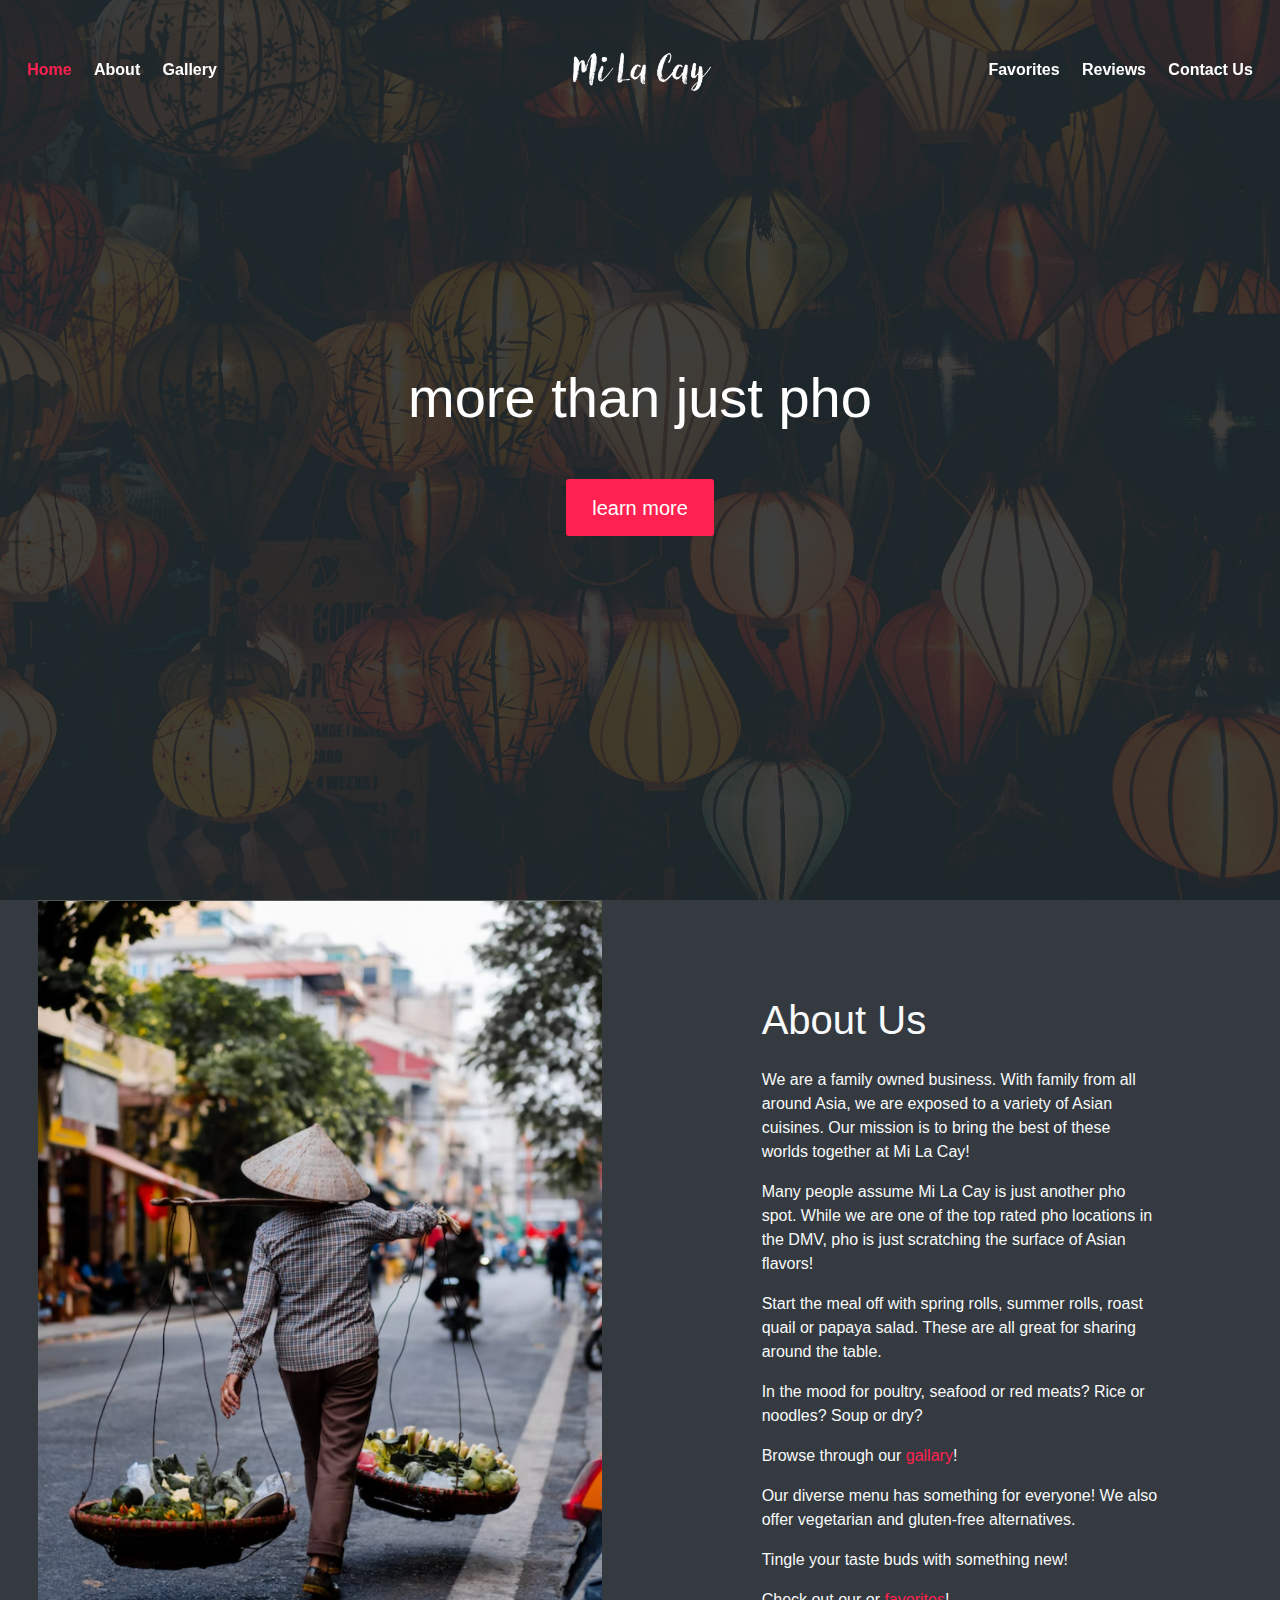
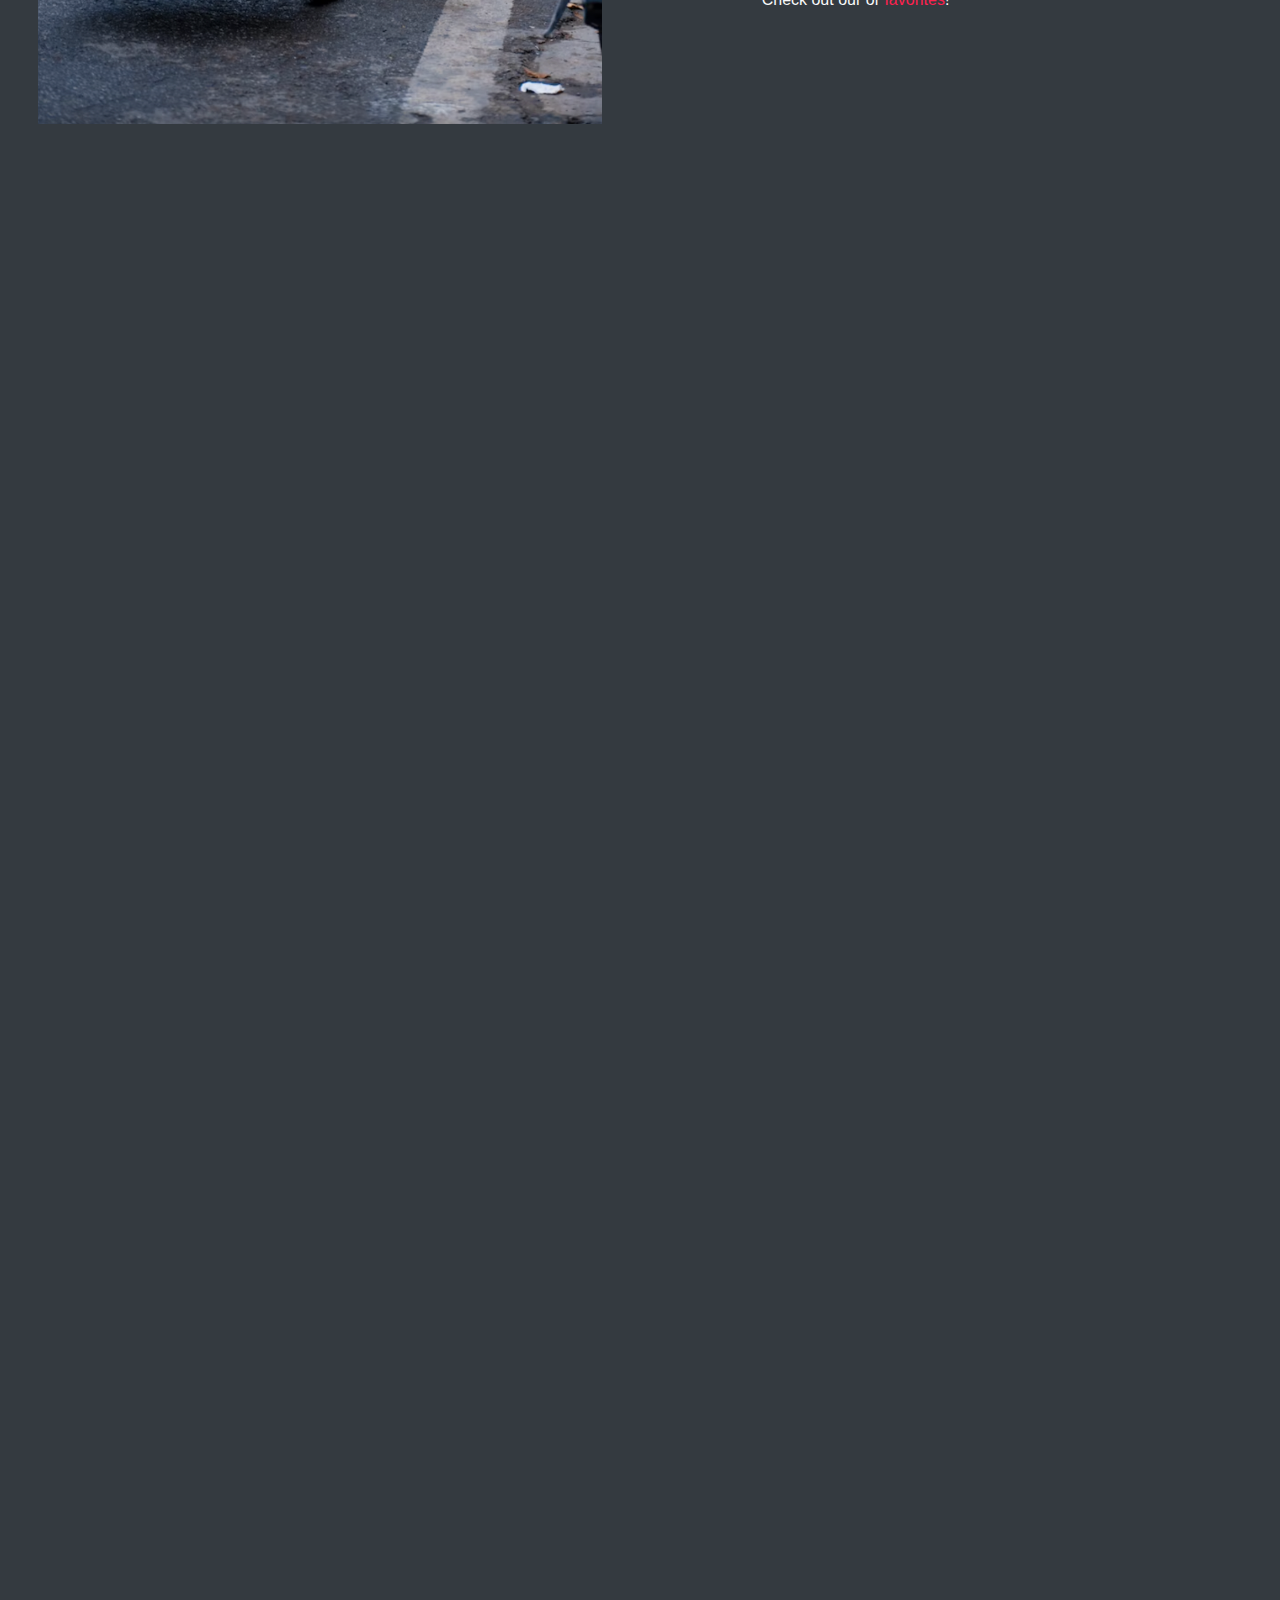
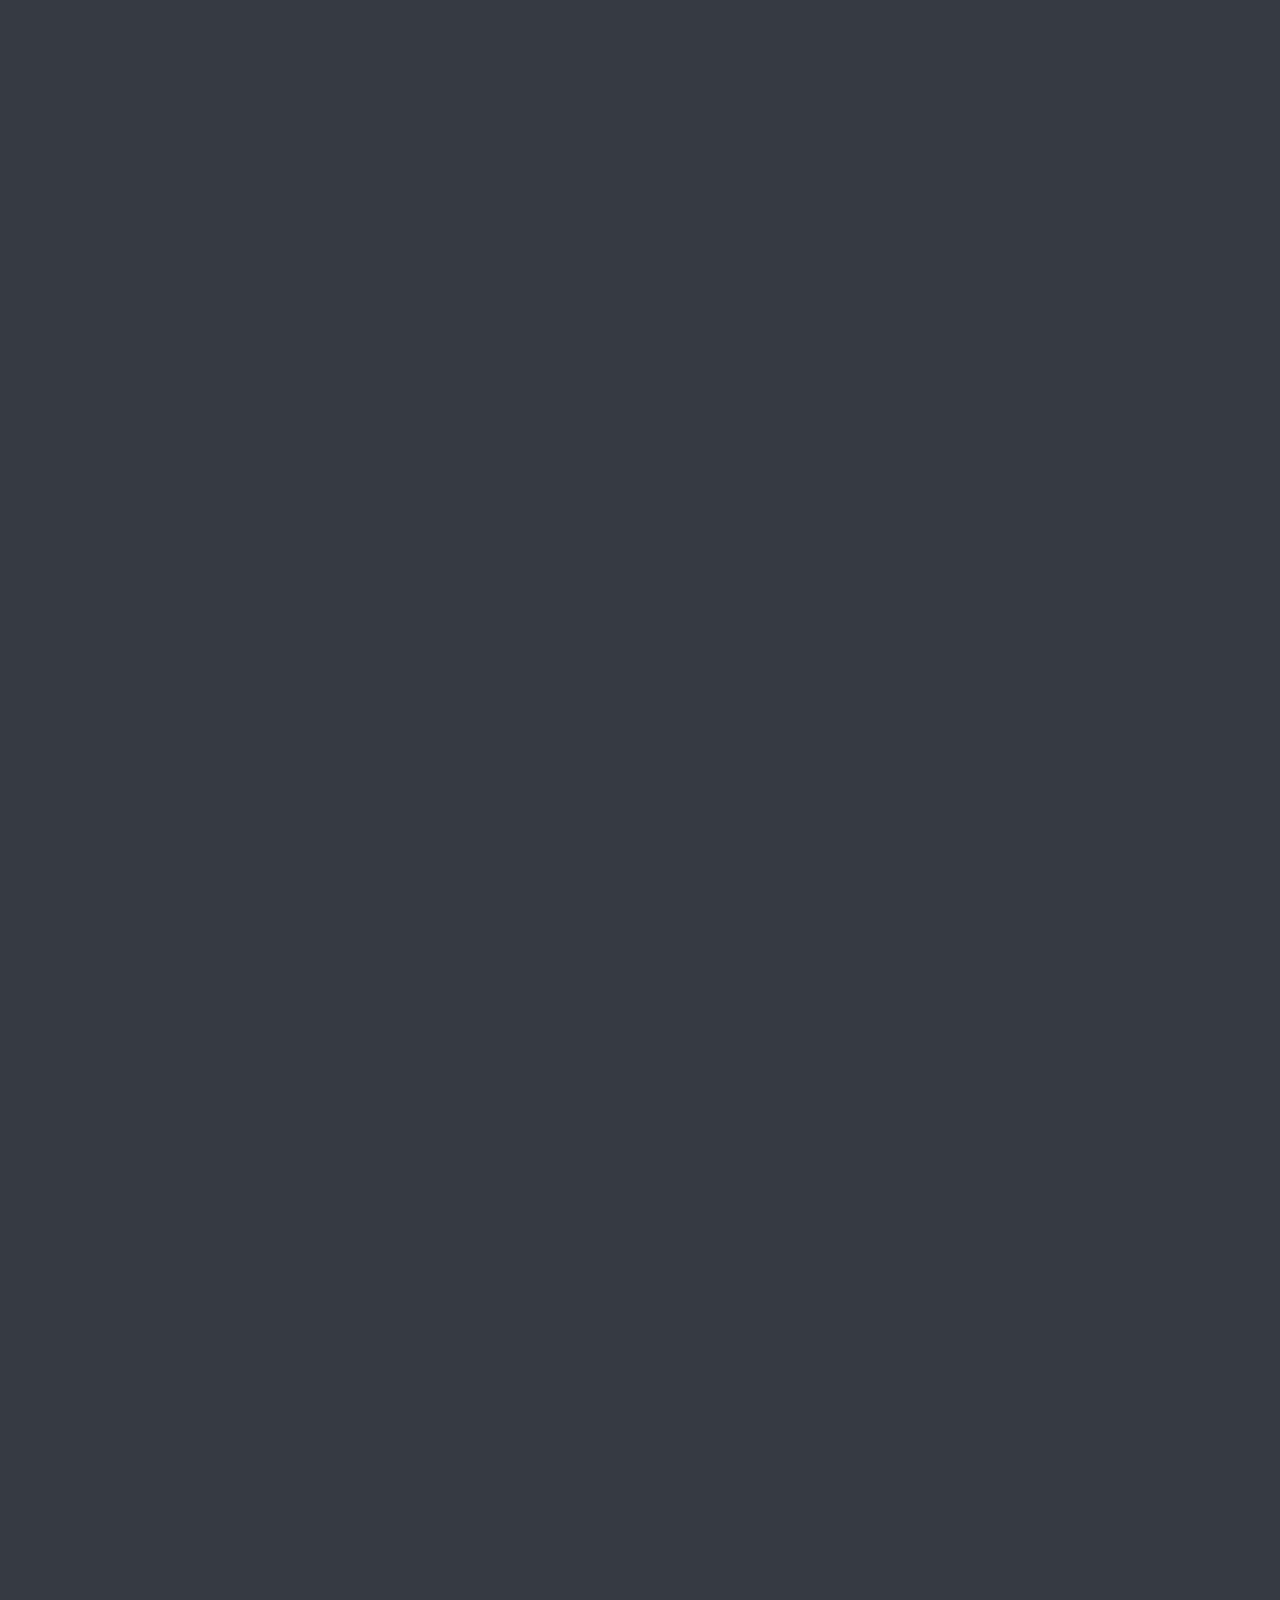
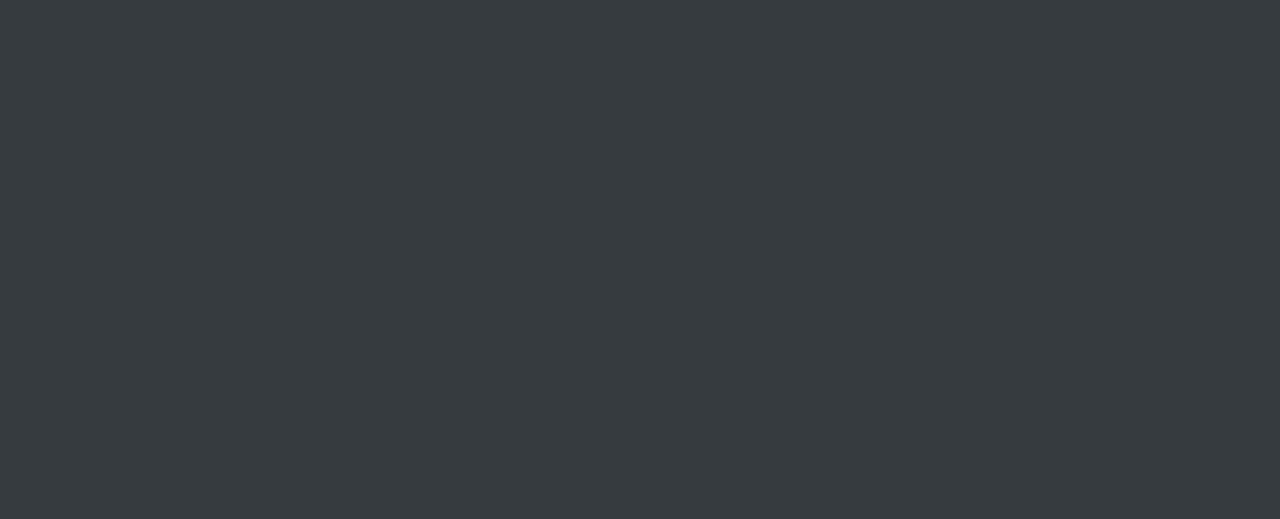
==== index.html @ 5c54c300 "first commit" ====
<!DOCTYPE html>
<html lang="en">
<head>
	<meta charset="utf-8">
    <meta name="viewport" content="width=device-width, initial-scale=1, shrink-to-fit=no">
    <title>MI LA CAY | Noodles and Grill </title>
    <link rel="icon" href="assets/imgs/noodle-icon.png">

    <!-- font icons -->
    <link rel="stylesheet" href="assets/vendors/themify-icons/css/themify-icons.css">

    <link rel="stylesheet" href="assets/vendors/animate/animate.css">

    <!-- Bootstrap + Mi La Cay main styles -->
	<link rel="stylesheet" href="assets/css/milacay.css">
</head>
<body data-spy="scroll" data-target=".navbar" data-offset="40">
    
    <!-- Navbar -->
    <nav class="custom-navbar navbar navbar-expand-lg navbar-dark fixed-top" data-spy="affix" data-offset-top="10">
        <button class="navbar-toggler" type="button" data-toggle="collapse" data-target="#navbarSupportedContent" aria-controls="navbarSupportedContent" aria-expanded="false" aria-label="Toggle navigation">
            <span class="navbar-toggler-icon"></span>
        </button>
        <div class="collapse navbar-collapse" id="navbarSupportedContent">
            <ul class="navbar-nav">
                <li class="nav-item">
                    <a class="nav-link" href="#home">Home</a>
                </li>
                <li class="nav-item">
                    <a class="nav-link" href="#about">About</a>
                </li>
                <li class="nav-item">
                    <a class="nav-link" href="#gallary">Gallery</a>
                </li>
            </ul>
            <a class="navbar-brand m-auto" href="#">
                <img src="assets/imgs/logo.png" class="brand-img" alt="">
                <span class="brand-txt"><img src="assets/imgs/logo.png" class= "brand-img-txt" alt="">
                </span>
            </a>
            <ul class="navbar-nav">
                <li class="nav-item">
                    <a class="nav-link" href="#favorites">Favorites<span class="sr-only">(current)</span></a>
                </li>
                <li class="nav-item">
                    <a class="nav-link" href="#testmonial">Reviews</a>
                </li>
                <li class="nav-item">
                    <a class="nav-link" href="#contact">Contact Us</a>
                </li>
            </ul>
        </div>
    </nav>
    <!-- header -->
    <header id="home" class="header">
        <div class="overlay text-white text-center">
            <h2 class="display-4 mb-5">more than just pho</h2>
            <a class="btn btn-lg btn-primary" href="#about">learn more</a>
        </div>
    </header>

    <!--  About Section  -->
    <div id="about" class="container-fluid wow fadeIn" id="about"data-wow-duration="1.5s">
        <div class="row">
            <div class="col-lg-6 has-img-bg"></div>
            <div class="col-lg-6">
                <div class="row justify-content-center">
                    <div class="col-sm-8 py-5 my-5">
                        <h2 class="mb-4">About Us</h2>
                        <p>We are a family owned business. With family from all around Asia, we are exposed to a variety of Asian cuisines. Our mission is to bring the best of these worlds together at Mi La Cay!</p>
                        <p>Many people assume Mi La Cay is just another pho spot. While we are one of the top rated pho locations in the DMV, pho is just scratching the surface of Asian flavors!</p>
                        <p>Start the meal off with spring rolls, summer rolls, roast quail or papaya salad. These are all great for sharing around the table.</p>
                        <p>In the mood for poultry, seafood or red meats? Rice or noodles? Soup or dry?</p>
                        <p>Browse through our <a href="#gallary">gallary</a>!</p>
                        <p>Our diverse menu has something for everyone! We also offer vegetarian and gluten-free alternatives.</p>
                        <p>Tingle your taste buds with something new!</p>
                        <p>Check out our  or <a href="#favorites">favorites</a>!</p>
                    </div>
                </div>
            </div>
        </div>
    </div>

    <!--  gallary Section  -->
    <div id="gallary" class="text-center bg-dark text-light has-height-md middle-items wow fadeIn">
        <h2 class="section-title">OUR MENU</h2>
    </div>
    <div class="gallary row">
        <div class="col-sm-6 col-lg-3 gallary-item wow fadeIn">
            <img src="assets/imgs/b2.png" alt="Vermicelli Noodles with Grilled Pork" class="gallary-img">
            <div class="gallary-overlay">
                <p><span class="bigger">Bún Thịt Heo Nưởng</span><br>Vermicelli Noodles with Grilled Pork</p>
            </div>
        </div>
        <div class="col-sm-6 col-lg-3 gallary-item wow fadeIn">
            <img src="assets/imgs/r3.png" alt="Grilled Pork Chop & Fried Egg" class="gallary-img">
            <div class="gallary-overlay">
                <p><span class="bigger">Cơm Tấm Sườn Trứng</span><br>Grilled Pork Chop & Fried Egg</p>
            </div>
        </div>
        <div class="col-sm-6 col-lg-3 gallary-item wow fadeIn">
            <img src="assets/imgs/mx5.png" alt="Pad Thai Noodles" class="gallary-img">
            <div class="gallary-overlay">
                <p><span class="bigger">Hủ Tiếu Xào Thái</span><br>Pad Thai Noodles</p>
            </div>
        </div>
        <div class="col-sm-6 col-lg-3 gallary-item wow fadeIn">
            <img src="assets/imgs/ap4.png" alt="Beef Wrapped in Grape Leave" class="gallary-img">
            <div class="gallary-overlay">
                <p><span class="bigger">Bò Nướng Lá Nho</span><br>Beef Wrapped in Grape Leave</p>
            </div>
        </div>
        <div class="col-sm-6 col-lg-3 gallary-item wow fadeIn">
            <img src="assets/imgs/p10.png" alt="Spicy Pho Soup" class="gallary-img">
            <div class="gallary-overlay">
                <p><span class="bigger">Phở La Cay</span><br>Spicy Pho Soup</p>
            </div>
        </div>
        <div class="col-sm-6 col-lg-3 gallary-item wow fadeIn">
            <img src="assets/imgs/ap5.png" alt="Roasted Quail" class="gallary-img">
            <div class="gallary-overlay">
                <p><span class="bigger">Chim Cút</span><br>Roasted Quail</p>
            </div>
        </div>
        <div class="col-sm-6 col-lg-3 gallary-item wow fadeIn">
            <img src="assets/imgs/ap7.png" alt="Spicy Papaya Salad" class="gallary-img">
            <div class="gallary-overlay">
                <p><span class="bigger">Gỏi Đu Đủ Thái</span><br>Spicy Papaya Salad</p>
            </div>
        </div>
        <div class="col-sm-6 col-lg-3 gallary-item wow fadeIn">
            <img src="assets/imgs/bh3.png" alt="Vietnamese Pancake" class="gallary-img">
            <div class="gallary-overlay">
                <p><span class="bigger">Bánh Xèo</span><br>Vietnamese Pancake</p>
            </div>
        </div>
        <div class="col-sm-6 col-lg-3 gallary-item wow fadeIn">
            <img src="assets/imgs/mx3.png" alt="Stir Fried Flat Rice Noodles" class="gallary-img">
            <div class="gallary-overlay">
                <p><span class="bigger">Hủ Tiếu Bò Áp Chảo</span><br>Stir Fried Flat Rice Noodles</p>
            </div>
        </div>
        <div class="col-sm-6 col-lg-3 gallary-item wow fadeIn">
            <img src="assets/imgs/m6.png" alt="Clear Glass Noodle Soup" class="gallary-img">
            <div class="gallary-overlay">
                <p><span class="bigger">Hủ Tiếu Dai Mỹ Tho</span><br>Clear Glass Noodle Soup</p>
            </div>
        </div>
        <div class="col-sm-6 col-lg-3 gallary-item wow fadeIn">
            <img src="assets/imgs/ap2.png" alt="Summer Rolls" class="gallary-img">
            <div class="gallary-overlay">
                <p><span class="bigger">Gỏi Cuốn</span><br>Summer Rolls</p>
            </div>
        </div>
        <div class="col-sm-6 col-lg-3 gallary-item wow fadeIn">
            <img src="assets/imgs/b7.png" alt="Vermicelli Noodles with Combination Meats" class="gallary-img">
            <div class="gallary-overlay">
                <p><span class="bigger">Bún Ba Món</span><br>Vermicelli Noodles with Combination Meats</p>
            </div>
        </div>
    </div>

    <!-- FAVORITES Section  -->
    <div id="favorites" class="container-fluid bg-dark text-light py-5 text-center wow fadeIn">
        <div class="row justify-content-center">
            <h2 class="section-title py-5">YOUR FAVORITES</h2>
        </div>
        <div class="row justify-content-center">
            <div class="col-sm-7 col-md-4 mb-5">
                <ul class="nav nav-pills nav-justified mb-3" id="pills-tab" role="tablist">
                    <li class="nav-item">
                        <a class="nav-link active" id="pills-soup-tab" data-toggle="pill" href="#soup" role="tab" aria-controls="pills-soup" aria-selected="true">Noodle Soups</a>
                    </li>
                    <li class="nav-item">
                        <a class="nav-link" id="pills-dry-tab" data-toggle="pill" href="#dry" role="tab" aria-controls="pills-dry" aria-selected="false">Other Entrees</a>
                    </li>
                    <li class="nav-item">
                        <a class="nav-link" id="pills-drink-tab" data-toggle="pill" href="#drink" role="tab" aria-controls="pills-drink" aria-selected="false">Specialty Drinks</a>
                    </li>
                </ul>
            </div>
        </div>
        <div class="tab-content" id="pills-tabContent">
            <div class="tab-pane fade show active" id="soup" role="tabpanel" aria-labelledby="pills-soup-tab">
                <div class="row">
                    <div class="col-md-4">
                        <div class="card bg-transparent border my-3 my-md-0">
                            <img src="assets/imgs/bunbohue.png" alt="Lemongrass Beef Noodle Soup" class="rounded-0 card-img-top mg-responsive">
                            <div class="card-body">
                                <h1 class="text-center mb-4"><span class="badge badge-primary">Bún Bò Huế</span></h1>
                                <h4 class="pt20 pb20">Lemongrass Beef Noodle Soup</h4>
                                <p class="text-white">Popular Vietnamese noodle dish with sliced beef, chả lụa (pork sausage), and pork knuckle. Compared to pho, the noodles are thicker and cylindrical. A mix of spicy, salty, and unami flavors.</p>
                            </div>
                        </div>
                    </div>
                    <div class="col-md-4">
                        <div class="card bg-transparent border my-3 my-md-0">
                            <img src="assets/imgs/m1.png" alt="Egg Noodle Soup" class="rounded-0 card-img-top mg-responsive">
                            <div class="card-body">
                                <h1 class="text-center mb-4"><span class="badge badge-primary">Mì La Cay</span></h1>
                                <h4 class="pt20 pb20">Egg Noodle Soup</h4>
                                <p class="text-white">Choice of egg or rice noodles in pork broth with sliced pork, shrimp cracker, squid, sliced pork heart & liver. Some prefer the dry version with sauce on the noodles and broth on the side.</p>
                            </div>
                        </div>
                    </div>
                    <div class="col-md-4">
                        <div class="card bg-transparent border my-3 my-md-0">
                            <img src="assets/imgs/buncurry.png" alt="Curry Chicken Vermicelli Noodle Soup" class="rounded-0 card-img-top mg-responsive">
                            <div class="card-body">
                                <h1 class="text-center mb-4"><span class="badge badge-primary">Bún Gà Cà Ri</span></h1>
                                <h4 class="pt20 pb20">Curry Chicken Vermicelli Soup</h4>
                                <p class="text-white">Vermicelli noodles in a spicy coconut curry soup with chunks of chicken and sweet potatoes. This dish is packed with spices and flavors, perfect for anyone looking for a kick!</p>
                            </div>
                        </div>
                </div>
                </div>
            </div>
            <div class="tab-pane fade" id="dry" role="tabpanel" aria-labelledby="pills-dry-tab">
                <div class="row">
                    <div class="col-md-4 my-3 my-md-0">
                        <div class="card bg-transparent border">
                            <img src="assets/imgs/r1.png" alt="Crispy Maryland Chicken" class="rounded-0 card-img-top mg-responsive">
                            <div class="card-body">
                                <h1 class="text-center mb-4"><span class="badge badge-primary">Cơm Đỏ Gà Xối Mỡ</span></h1>
                                <h4 class="pt20 pb20">Crispy Maryland Chicken</h4>
                                <p class="text-white">Crispy fried chicken served with tomato rice & spicy ginger sauce. Our tomato rice is one of our customer favorites and a great vegetarian option!</p>
                            </div>
                        </div>
                    </div>
                    <div class="col-md-4 my-3 my-md-0">
                        <div class="card bg-transparent border">
                            <img src="assets/imgs/gr7.png" alt="Combination Rice Platter" class="rounded-0 card-img-top mg-responsive">
                            <div class="card-body">
                                <h1 class="text-center mb-4"><span class="badge badge-primary">Cơm Ba Món</span></h1>
                                <h4 class="pt20 pb20">Combination Rice Platter</h4>
                                <p class="text-white">Choice of three grilled meats served on top of broken rice with fish sauce & vegetables on the side. Great for packing extra protein or trying different meats!</p>
                            </div>
                        </div>
                    </div>
                    <div class="col-md-4 my-3 my-md-0">
                        <div class="card bg-transparent border">
                            <img src="assets/imgs/banhmi.png" alt="Vietnamese Sub" class="rounded-0 card-img-top mg-responsive">
                            <div class="card-body">
                                <h1 class="text-center mb-4"><span class="badge badge-primary">Bánh Mì</span></h1>
                                <h4 class="pt20 pb20">Vietnamese Sub</h4>
                                <p class="text-white">Perfect for any time of day! A short baguette with a crisp crust and soft, airy texture. Try one packed with grilled meat or a special cold cut!</p>
                            </div>
                        </div>
                    </div>
                </div>
            </div>
            <div class="tab-pane fade" id="drink" role="tabpanel" aria-labelledby="pills-drink-tab">
                <div class="row">
                    <div class="col-md-4 my-3 my-md-0">
                        <div class="card bg-transparent border">
                            <img src="assets/imgs/thaitea.png" alt="template by DevCRID http://www.devcrud.com/" class="rounded-0 card-img-top mg-responsive">
                            <div class="card-body">
                                <h1 class="text-center mb-4"><span class="badge badge-primary">Trà Sữa Đá Thái</span></h1>
                                <h4 class="pt20 pb20">Thai Tea</h4>
                                <p class="text-white">Cold Thai beverage popular in Southeast Asia. Made with Ceylon tea, milk and sugar. Don't be afraid to ask for bubbles with it!</p>
                            </div>
                        </div>
                    </div>
                    <div class="col-md-4 my-3 my-md-0">
                        <div class="card bg-transparent border">
                            <img src="assets/imgs/coffee.png" alt="template by DevCRID http://www.devcrud.com/" class="rounded-0 card-img-top mg-responsive">
                            <div class="card-body">
                                <h1 class="text-center mb-4"><span class="badge badge-primary">Sữa Đặc Cà Phê</span></h1>
                                <h4 class="pt20 pb20">Vietnamese Coffee</h4>
                                <p class="text-white">Using a drip filter, hot water is added to dark roast coffee for a slow drip. Mixed with condensed milk for a sweet and delicious kick. Served hot or iced!</p>
                            </div>
                        </div>
                    </div>
                    <div class="col-md-4 my-3 my-md-0">
                        <div class="card bg-transparent border">
                            <img src="assets/imgs/avocado.png" alt="template by DevCRID http://www.devcrud.com/" class="rounded-0 card-img-top mg-responsive">
                            <div class="card-body">
                                <h1 class="text-center mb-4"><span class="badge badge-primary">Sinh Tố Bơ</span></h1>
                                <h4 class="pt20 pb20">Avocado Smoothie</h4>
                                <p class="text-white">Avocados can be a dessert too! Blended to a creamy texture, this smoothie is refreshing and flavorful. Not a fan? Try taro, red bean or durian! </p>
                            </div>
                        </div>
                    </div>
                </div>
            </div>
        </div>
    </div>

    <!-- REVIEWS Section  -->
    <div id="testmonial" class="container-fluid bg-dark text-light py-5 text-center wow fadeIn">
        <h2 class="section-title my-5 text-center"><a href="https://www.yelp.com/biz/mi-la-cay-silver-spring-3">REVIEWS</a></h2>
        <div class="row mt-3 mb-5">
            <div class="col-md-4 my-3 my-md-0">
                <div class="testmonial-card">
                    <h3 class="testmonial-title">Ben D</h3>
                    <h6 class="testmonial-subtitle">8/20/2022</h6>
                    <div class="testmonial-body">
                        <p>"This place is closest I have had to the Pho I had Vietnam. 
                            <br>
                            Always start with an order of summer rolls. They taste fresh and go perfectly with the peanut sauce. 
                            <br>
                            Beef broth is rich and deep with flavor. Large bowl is great for me but is large. I usually get the meat balls, brisket, and tendon."</p>
                    </div>
                </div>
            </div>
            <div class="col-md-4 my-3 my-md-0">
                <div class="testmonial-card">
                    <h3 class="testmonial-title">Michelle Y.</h3>
                    <h6 class="testmonial-subtitle">7/28/2022</h6>
                    <div class="testmonial-body">
                        <p>"this is the best spot for pho in the dmv. family run shop with reasonable prices, variety of viet food, and ample parking.
                            <br>
                            the P1 is a solid choice, bun bo hue is also very good, and lastly the papaya salad is amazing! the grilled ship on it is to die for.
                            <br>
                            def a spot for a good bowl of pho after a long night of drinking!"</p>
                    </div>
                </div>
            </div>
            <div class="col-md-4 my-3 my-md-0">
                <div class="testmonial-card">
                    <h3 class="testmonial-title">Eliseo F.</h3>
                    <h6 class="testmonial-subtitle">6/28/2022</h6>
                    <div class="testmonial-body">
                        <p>"Great pho. Great tasty broth. Great fresh meat and fresh noodles. Also the service is amazing. They have young attentive servers that have great vibes. I highly recommend if you are in Wheaton MD."</p>
                    </div>
                </div>
            </div>
        </div>
    </div>
 
    <!-- CONTACT Section  -->
    <div id="contact" class="container-fluid bg-dark text-light border-top wow fadeIn">
        <div class="row">
            <div class="col-md-6 px-0">
                <!-- <div id="map" style="width: 100%; height: 100%; min-height: 400px"></div> -->
                <iframe id="map" src="https://www.google.com/maps/embed?pb=!1m18!1m12!1m3!1d3098.830260751016!2d-77.05280638471046!3d39.04198937954866!2m3!1f0!2f0!3f0!3m2!1i1024!2i768!4f13.1!3m3!1m2!1s0x89b7cf04a86fc9f3%3A0x633c422c3f527fb8!2sMi%20La%20Cay!5e0!3m2!1sen!2sus!4v1661182668734!5m2!1sen!2sus" width="600" height="450" style="border:0;" allowfullscreen="" loading="lazy" referrerpolicy="no-referrer-when-downgrade"></iframe>
            </div>
            <div class="col-md-6 px-5 has-height-lg middle-items">
                <h3>FIND US</h3>
                <p>Located on University Blvd right off Georgia Ave</p>
                <div class="text-muted">
                    <p><span class="ti-location-pin pr-3"></span>
                        <a href="https://www.google.com/maps/place/Mi+La+Cay/@39.0419894,-77.0528064,17z/data=!3m1!4b1!4m5!3m4!1s0x89b7cf04a86fc9f3:0x633c422c3f527fb8!8m2!3d39.0419343!4d-77.0505911">
                            2409 University Blvd W, Wheaton, MD 20902
                        </a>
                    </p>
                    <p><span class="ti-mobile pr-3"></span><a href="tel:301-929-2822">(301) 929-2822</a></p>
                    <p><span class="ti-instagram pr-3"></span><a href="https://www.instagram.com/mi_la_cay_wheaton/?hl=en">instagram page</a></p>
                    <p><span class="ti-facebook pr-3"></span><a href="https://www.facebook.com/Mi-La-Cay-515293128543968/">facebook page</a></p>
                    <h5 class="text-white ">Hours:</h5>
                    <div class="hours">
                        <div>
                            <p><span class="text-white">Mon:</span> 10am-8pm</p>
                            <p><span class="text-white">Tue:</span> 10am-8pm</p>
                            <p><span class="text-white">Wed:</span> 10am-8pm</p>
                            <p><span class="text-white">Thu:</span><span id="red"> closed</span></p>
                        </div>
                        <div class="hours-right">
                            <p><span class="text-white">Fri:</span> 10am-8pm</p>
                            <p><span class="text-white">Sat:</span> 10am-8pm</p>
                            <p><span class="text-white">Sun:</span> 10am-8pm</p>
                        </div>
                    </div>
                </div>
            </div>
        </div>
    </div>

    <div class="bg-dark text-light text-center border-top wow fadeIn">
        <p class="mb-0 py-3 text-muted small">&copy; Copyright <script>document.write(new Date().getFullYear())</script> Mi La Cay</p>
    </div>
    <!-- end of page footer -->

	<!-- core  -->
    <script src="assets/vendors/jquery/jquery-3.4.1.js"></script>
    <script src="assets/vendors/bootstrap/bootstrap.bundle.js"></script>

    <!-- bootstrap affix -->
    <script src="assets/vendors/bootstrap/bootstrap.affix.js"></script>

    <!-- wow.js -->
    <script src="assets/vendors/wow/wow.js"></script>

    <!-- FoodHut js -->
    <script src="assets/js/milacay.js"></script>

</body>
</html>
---- assets/vendors/themify-icons/css/themify-icons.css ----
@font-face {
	font-family: 'themify';
	src:url("../fonts/themify.eot?-fvbane");
	src:url("../fonts/themify.eot?#iefix-fvbane") format("embedded-opentype"),
		url("../fonts/themify.woff?-fvbane") format("woff"),
		url("../fonts/themify.ttf?-fvbane") format("truetype"),
		url("../fonts/themify.svg?-fvbane#themify") format("svg");
	font-weight: normal;
	font-style: normal;
}

[class^="ti-"], [class*=" ti-"] {
	font-family: 'themify';
	speak: none;
	font-style: normal;
	font-weight: normal;
	font-variant: normal;
	text-transform: none;
	line-height: 1;

	/* Better Font Rendering =========== */
	-webkit-font-smoothing: antialiased;
	-moz-osx-font-smoothing: grayscale;
}

.ti-wand:before {
	content: "\e600";
}
.ti-volume:before {
	content: "\e601";
}
.ti-user:before {
	content: "\e602";
}
.ti-unlock:before {
	content: "\e603";
}
.ti-unlink:before {
	content: "\e604";
}
.ti-trash:before {
	content: "\e605";
}
.ti-thought:before {
	content: "\e606";
}
.ti-target:before {
	content: "\e607";
}
.ti-tag:before {
	content: "\e608";
}
.ti-tablet:before {
	content: "\e609";
}
.ti-star:before {
	content: "\e60a";
}
.ti-spray:before {
	content: "\e60b";
}
.ti-signal:before {
	content: "\e60c";
}
.ti-shopping-cart:before {
	content: "\e60d";
}
.ti-shopping-cart-full:before {
	content: "\e60e";
}
.ti-settings:before {
	content: "\e60f";
}
.ti-search:before {
	content: "\e610";
}
.ti-zoom-in:before {
	content: "\e611";
}
.ti-zoom-out:before {
	content: "\e612";
}
.ti-cut:before {
	content: "\e613";
}
.ti-ruler:before {
	content: "\e614";
}
.ti-ruler-pencil:before {
	content: "\e615";
}
.ti-ruler-alt:before {
	content: "\e616";
}
.ti-bookmark:before {
	content: "\e617";
}
.ti-bookmark-alt:before {
	content: "\e618";
}
.ti-reload:before {
	content: "\e619";
}
.ti-plus:before {
	content: "\e61a";
}
.ti-pin:before {
	content: "\e61b";
}
.ti-pencil:before {
	content: "\e61c";
}
.ti-pencil-alt:before {
	content: "\e61d";
}
.ti-paint-roller:before {
	content: "\e61e";
}
.ti-paint-bucket:before {
	content: "\e61f";
}
.ti-na:before {
	content: "\e620";
}
.ti-mobile:before {
	content: "\e621";
}
.ti-minus:before {
	content: "\e622";
}
.ti-medall:before {
	content: "\e623";
}
.ti-medall-alt:before {
	content: "\e624";
}
.ti-marker:before {
	content: "\e625";
}
.ti-marker-alt:before {
	content: "\e626";
}
.ti-arrow-up:before {
	content: "\e627";
}
.ti-arrow-right:before {
	content: "\e628";
}
.ti-arrow-left:before {
	content: "\e629";
}
.ti-arrow-down:before {
	content: "\e62a";
}
.ti-lock:before {
	content: "\e62b";
}
.ti-location-arrow:before {
	content: "\e62c";
}
.ti-link:before {
	content: "\e62d";
}
.ti-layout:before {
	content: "\e62e";
}
.ti-layers:before {
	content: "\e62f";
}
.ti-layers-alt:before {
	content: "\e630";
}
.ti-key:before {
	content: "\e631";
}
.ti-import:before {
	content: "\e632";
}
.ti-image:before {
	content: "\e633";
}
.ti-heart:before {
	content: "\e634";
}
.ti-heart-broken:before {
	content: "\e635";
}
.ti-hand-stop:before {
	content: "\e636";
}
.ti-hand-open:before {
	content: "\e637";
}
.ti-hand-drag:before {
	content: "\e638";
}
.ti-folder:before {
	content: "\e639";
}
.ti-flag:before {
	content: "\e63a";
}
.ti-flag-alt:before {
	content: "\e63b";
}
.ti-flag-alt-2:before {
	content: "\e63c";
}
.ti-eye:before {
	content: "\e63d";
}
.ti-export:before {
	content: "\e63e";
}
.ti-exchange-vertical:before {
	content: "\e63f";
}
.ti-desktop:before {
	content: "\e640";
}
.ti-cup:before {
	content: "\e641";
}
.ti-crown:before {
	content: "\e642";
}
.ti-comments:before {
	content: "\e643";
}
.ti-comment:before {
	content: "\e644";
}
.ti-comment-alt:before {
	content: "\e645";
}
.ti-close:before {
	content: "\e646";
}
.ti-clip:before {
	content: "\e647";
}
.ti-angle-up:before {
	content: "\e648";
}
.ti-angle-right:before {
	content: "\e649";
}
.ti-angle-left:before {
	content: "\e64a";
}
.ti-angle-down:before {
	content: "\e64b";
}
.ti-check:before {
	content: "\e64c";
}
.ti-check-box:before {
	content: "\e64d";
}
.ti-camera:before {
	content: "\e64e";
}
.ti-announcement:before {
	content: "\e64f";
}
.ti-brush:before {
	content: "\e650";
}
.ti-briefcase:before {
	content: "\e651";
}
.ti-bolt:before {
	content: "\e652";
}
.ti-bolt-alt:before {
	content: "\e653";
}
.ti-blackboard:before {
	content: "\e654";
}
.ti-bag:before {
	content: "\e655";
}
.ti-move:before {
	content: "\e656";
}
.ti-arrows-vertical:before {
	content: "\e657";
}
.ti-arrows-horizontal:before {
	content: "\e658";
}
.ti-fullscreen:before {
	content: "\e659";
}
.ti-arrow-top-right:before {
	content: "\e65a";
}
.ti-arrow-top-left:before {
	content: "\e65b";
}
.ti-arrow-circle-up:before {
	content: "\e65c";
}
.ti-arrow-circle-right:before {
	content: "\e65d";
}
.ti-arrow-circle-left:before {
	content: "\e65e";
}
.ti-arrow-circle-down:before {
	content: "\e65f";
}
.ti-angle-double-up:before {
	content: "\e660";
}
.ti-angle-double-right:before {
	content: "\e661";
}
.ti-angle-double-left:before {
	content: "\e662";
}
.ti-angle-double-down:before {
	content: "\e663";
}
.ti-zip:before {
	content: "\e664";
}
.ti-world:before {
	content: "\e665";
}
.ti-wheelchair:before {
	content: "\e666";
}
.ti-view-list:before {
	content: "\e667";
}
.ti-view-list-alt:before {
	content: "\e668";
}
.ti-view-grid:before {
	content: "\e669";
}
.ti-uppercase:before {
	content: "\e66a";
}
.ti-upload:before {
	content: "\e66b";
}
.ti-underline:before {
	content: "\e66c";
}
.ti-truck:before {
	content: "\e66d";
}
.ti-timer:before {
	content: "\e66e";
}
.ti-ticket:before {
	content: "\e66f";
}
.ti-thumb-up:before {
	content: "\e670";
}
.ti-thumb-down:before {
	content: "\e671";
}
.ti-text:before {
	content: "\e672";
}
.ti-stats-up:before {
	content: "\e673";
}
.ti-stats-down:before {
	content: "\e674";
}
.ti-split-v:before {
	content: "\e675";
}
.ti-split-h:before {
	content: "\e676";
}
.ti-smallcap:before {
	content: "\e677";
}
.ti-shine:before {
	content: "\e678";
}
.ti-shift-right:before {
	content: "\e679";
}
.ti-shift-left:before {
	content: "\e67a";
}
.ti-shield:before {
	content: "\e67b";
}
.ti-notepad:before {
	content: "\e67c";
}
.ti-server:before {
	content: "\e67d";
}
.ti-quote-right:before {
	content: "\e67e";
}
.ti-quote-left:before {
	content: "\e67f";
}
.ti-pulse:before {
	content: "\e680";
}
.ti-printer:before {
	content: "\e681";
}
.ti-power-off:before {
	content: "\e682";
}
.ti-plug:before {
	content: "\e683";
}
.ti-pie-chart:before {
	content: "\e684";
}
.ti-paragraph:before {
	content: "\e685";
}
.ti-panel:before {
	content: "\e686";
}
.ti-package:before {
	content: "\e687";
}
.ti-music:before {
	content: "\e688";
}
.ti-music-alt:before {
	content: "\e689";
}
.ti-mouse:before {
	content: "\e68a";
}
.ti-mouse-alt:before {
	content: "\e68b";
}
.ti-money:before {
	content: "\e68c";
}
.ti-microphone:before {
	content: "\e68d";
}
.ti-menu:before {
	content: "\e68e";
}
.ti-menu-alt:before {
	content: "\e68f";
}
.ti-map:before {
	content: "\e690";
}
.ti-map-alt:before {
	content: "\e691";
}
.ti-loop:before {
	content: "\e692";
}
.ti-location-pin:before {
	content: "\e693";
}
.ti-list:before {
	content: "\e694";
}
.ti-light-bulb:before {
	content: "\e695";
}
.ti-Italic:before {
	content: "\e696";
}
.ti-info:before {
	content: "\e697";
}
.ti-infinite:before {
	content: "\e698";
}
.ti-id-badge:before {
	content: "\e699";
}
.ti-hummer:before {
	content: "\e69a";
}
.ti-home:before {
	content: "\e69b";
}
.ti-help:before {
	content: "\e69c";
}
.ti-headphone:before {
	content: "\e69d";
}
.ti-harddrives:before {
	content: "\e69e";
}
.ti-harddrive:before {
	content: "\e69f";
}
.ti-gift:before {
	content: "\e6a0";
}
.ti-game:before {
	content: "\e6a1";
}
.ti-filter:before {
	content: "\e6a2";
}
.ti-files:before {
	content: "\e6a3";
}
.ti-file:before {
	content: "\e6a4";
}
.ti-eraser:before {
	content: "\e6a5";
}
.ti-envelope:before {
	content: "\e6a6";
}
.ti-download:before {
	content: "\e6a7";
}
.ti-direction:before {
	content: "\e6a8";
}
.ti-direction-alt:before {
	content: "\e6a9";
}
.ti-dashboard:before {
	content: "\e6aa";
}
.ti-control-stop:before {
	content: "\e6ab";
}
.ti-control-shuffle:before {
	content: "\e6ac";
}
.ti-control-play:before {
	content: "\e6ad";
}
.ti-control-pause:before {
	content: "\e6ae";
}
.ti-control-forward:before {
	content: "\e6af";
}
.ti-control-backward:before {
	content: "\e6b0";
}
.ti-cloud:before {
	content: "\e6b1";
}
.ti-cloud-up:before {
	content: "\e6b2";
}
.ti-cloud-down:before {
	content: "\e6b3";
}
.ti-clipboard:before {
	content: "\e6b4";
}
.ti-car:before {
	content: "\e6b5";
}
.ti-calendar:before {
	content: "\e6b6";
}
.ti-book:before {
	content: "\e6b7";
}
.ti-bell:before {
	content: "\e6b8";
}
.ti-basketball:before {
	content: "\e6b9";
}
.ti-bar-chart:before {
	content: "\e6ba";
}
.ti-bar-chart-alt:before {
	content: "\e6bb";
}
.ti-back-right:before {
	content: "\e6bc";
}
.ti-back-left:before {
	content: "\e6bd";
}
.ti-arrows-corner:before {
	content: "\e6be";
}
.ti-archive:before {
	content: "\e6bf";
}
.ti-anchor:before {
	content: "\e6c0";
}
.ti-align-right:before {
	content: "\e6c1";
}
.ti-align-left:before {
	content: "\e6c2";
}
.ti-align-justify:before {
	content: "\e6c3";
}
.ti-align-center:before {
	content: "\e6c4";
}
.ti-alert:before {
	content: "\e6c5";
}
.ti-alarm-clock:before {
	content: "\e6c6";
}
.ti-agenda:before {
	content: "\e6c7";
}
.ti-write:before {
	content: "\e6c8";
}
.ti-window:before {
	content: "\e6c9";
}
.ti-widgetized:before {
	content: "\e6ca";
}
.ti-widget:before {
	content: "\e6cb";
}
.ti-widget-alt:before {
	content: "\e6cc";
}
.ti-wallet:before {
	content: "\e6cd";
}
.ti-video-clapper:before {
	content: "\e6ce";
}
.ti-video-camera:before {
	content: "\e6cf";
}
.ti-vector:before {
	content: "\e6d0";
}
.ti-themify-logo:before {
	content: "\e6d1";
}
.ti-themify-favicon:before {
	content: "\e6d2";
}
.ti-themify-favicon-alt:before {
	content: "\e6d3";
}
.ti-support:before {
	content: "\e6d4";
}
.ti-stamp:before {
	content: "\e6d5";
}
.ti-split-v-alt:before {
	content: "\e6d6";
}
.ti-slice:before {
	content: "\e6d7";
}
.ti-shortcode:before {
	content: "\e6d8";
}
.ti-shift-right-alt:before {
	content: "\e6d9";
}
.ti-shift-left-alt:before {
	content: "\e6da";
}
.ti-ruler-alt-2:before {
	content: "\e6db";
}
.ti-receipt:before {
	content: "\e6dc";
}
.ti-pin2:before {
	content: "\e6dd";
}
.ti-pin-alt:before {
	content: "\e6de";
}
.ti-pencil-alt2:before {
	content: "\e6df";
}
.ti-palette:before {
	content: "\e6e0";
}
.ti-more:before {
	content: "\e6e1";
}
.ti-more-alt:before {
	content: "\e6e2";
}
.ti-microphone-alt:before {
	content: "\e6e3";
}
.ti-magnet:before {
	content: "\e6e4";
}
.ti-line-double:before {
	content: "\e6e5";
}
.ti-line-dotted:before {
	content: "\e6e6";
}
.ti-line-dashed:before {
	content: "\e6e7";
}
.ti-layout-width-full:before {
	content: "\e6e8";
}
.ti-layout-width-default:before {
	content: "\e6e9";
}
.ti-layout-width-default-alt:before {
	content: "\e6ea";
}
.ti-layout-tab:before {
	content: "\e6eb";
}
.ti-layout-tab-window:before {
	content: "\e6ec";
}
.ti-layout-tab-v:before {
	content: "\e6ed";
}
.ti-layout-tab-min:before {
	content: "\e6ee";
}
.ti-layout-slider:before {
	content: "\e6ef";
}
.ti-layout-slider-alt:before {
	content: "\e6f0";
}
.ti-layout-sidebar-right:before {
	content: "\e6f1";
}
.ti-layout-sidebar-none:before {
	content: "\e6f2";
}
.ti-layout-sidebar-left:before {
	content: "\e6f3";
}
.ti-layout-placeholder:before {
	content: "\e6f4";
}
.ti-layout-menu:before {
	content: "\e6f5";
}
.ti-layout-menu-v:before {
	content: "\e6f6";
}
.ti-layout-menu-separated:before {
	content: "\e6f7";
}
.ti-layout-menu-full:before {
	content: "\e6f8";
}
.ti-layout-media-right-alt:before {
	content: "\e6f9";
}
.ti-layout-media-right:before {
	content: "\e6fa";
}
.ti-layout-media-overlay:before {
	content: "\e6fb";
}
.ti-layout-media-overlay-alt:before {
	content: "\e6fc";
}
.ti-layout-media-overlay-alt-2:before {
	content: "\e6fd";
}
.ti-layout-media-left-alt:before {
	content: "\e6fe";
}
.ti-layout-media-left:before {
	content: "\e6ff";
}
.ti-layout-media-center-alt:before {
	content: "\e700";
}
.ti-layout-media-center:before {
	content: "\e701";
}
.ti-layout-list-thumb:before {
	content: "\e702";
}
.ti-layout-list-thumb-alt:before {
	content: "\e703";
}
.ti-layout-list-post:before {
	content: "\e704";
}
.ti-layout-list-large-image:before {
	content: "\e705";
}
.ti-layout-line-solid:before {
	content: "\e706";
}
.ti-layout-grid4:before {
	content: "\e707";
}
.ti-layout-grid3:before {
	content: "\e708";
}
.ti-layout-grid2:before {
	content: "\e709";
}
.ti-layout-grid2-thumb:before {
	content: "\e70a";
}
.ti-layout-cta-right:before {
	content: "\e70b";
}
.ti-layout-cta-left:before {
	content: "\e70c";
}
.ti-layout-cta-center:before {
	content: "\e70d";
}
.ti-layout-cta-btn-right:before {
	content: "\e70e";
}
.ti-layout-cta-btn-left:before {
	content: "\e70f";
}
.ti-layout-column4:before {
	content: "\e710";
}
.ti-layout-column3:before {
	content: "\e711";
}
.ti-layout-column2:before {
	content: "\e712";
}
.ti-layout-accordion-separated:before {
	content: "\e713";
}
.ti-layout-accordion-merged:before {
	content: "\e714";
}
.ti-layout-accordion-list:before {
	content: "\e715";
}
.ti-ink-pen:before {
	content: "\e716";
}
.ti-info-alt:before {
	content: "\e717";
}
.ti-help-alt:before {
	content: "\e718";
}
.ti-headphone-alt:before {
	content: "\e719";
}
.ti-hand-point-up:before {
	content: "\e71a";
}
.ti-hand-point-right:before {
	content: "\e71b";
}
.ti-hand-point-left:before {
	content: "\e71c";
}
.ti-hand-point-down:before {
	content: "\e71d";
}
.ti-gallery:before {
	content: "\e71e";
}
.ti-face-smile:before {
	content: "\e71f";
}
.ti-face-sad:before {
	content: "\e720";
}
.ti-credit-card:before {
	content: "\e721";
}
.ti-control-skip-forward:before {
	content: "\e722";
}
.ti-control-skip-backward:before {
	content: "\e723";
}
.ti-control-record:before {
	content: "\e724";
}
.ti-control-eject:before {
	content: "\e725";
}
.ti-comments-smiley:before {
	content: "\e726";
}
.ti-brush-alt:before {
	content: "\e727";
}
.ti-youtube:before {
	content: "\e728";
}
.ti-vimeo:before {
	content: "\e729";
}
.ti-twitter:before {
	content: "\e72a";
}
.ti-time:before {
	content: "\e72b";
}
.ti-tumblr:before {
	content: "\e72c";
}
.ti-skype:before {
	content: "\e72d";
}
.ti-share:before {
	content: "\e72e";
}
.ti-share-alt:before {
	content: "\e72f";
}
.ti-rocket:before {
	content: "\e730";
}
.ti-pinterest:before {
	content: "\e731";
}
.ti-new-window:before {
	content: "\e732";
}
.ti-microsoft:before {
	content: "\e733";
}
.ti-list-ol:before {
	content: "\e734";
}
.ti-linkedin:before {
	content: "\e735";
}
.ti-layout-sidebar-2:before {
	content: "\e736";
}
.ti-layout-grid4-alt:before {
	content: "\e737";
}
.ti-layout-grid3-alt:before {
	content: "\e738";
}
.ti-layout-grid2-alt:before {
	content: "\e739";
}
.ti-layout-column4-alt:before {
	content: "\e73a";
}
.ti-layout-column3-alt:before {
	content: "\e73b";
}
.ti-layout-column2-alt:before {
	content: "\e73c";
}
.ti-instagram:before {
	content: "\e73d";
}
.ti-google:before {
	content: "\e73e";
}
.ti-github:before {
	content: "\e73f";
}
.ti-flickr:before {
	content: "\e740";
}
.ti-facebook:before {
	content: "\e741";
}
.ti-dropbox:before {
	content: "\e742";
}
.ti-dribbble:before {
	content: "\e743";
}
.ti-apple:before {
	content: "\e744";
}
.ti-android:before {
	content: "\e745";
}
.ti-save:before {
	content: "\e746";
}
.ti-save-alt:before {
	content: "\e747";
}
.ti-yahoo:before {
	content: "\e748";
}
.ti-wordpress:before {
	content: "\e749";
}
.ti-vimeo-alt:before {
	content: "\e74a";
}
.ti-twitter-alt:before {
	content: "\e74b";
}
.ti-tumblr-alt:before {
	content: "\e74c";
}
.ti-trello:before {
	content: "\e74d";
}
.ti-stack-overflow:before {
	content: "\e74e";
}
.ti-soundcloud:before {
	content: "\e74f";
}
.ti-sharethis:before {
	content: "\e750";
}
.ti-sharethis-alt:before {
	content: "\e751";
}
.ti-reddit:before {
	content: "\e752";
}
.ti-pinterest-alt:before {
	content: "\e753";
}
.ti-microsoft-alt:before {
	content: "\e754";
}
.ti-linux:before {
	content: "\e755";
}
.ti-jsfiddle:before {
	content: "\e756";
}
.ti-joomla:before {
	content: "\e757";
}
.ti-html5:before {
	content: "\e758";
}
.ti-flickr-alt:before {
	content: "\e759";
}
.ti-email:before {
	content: "\e75a";
}
.ti-drupal:before {
	content: "\e75b";
}
.ti-dropbox-alt:before {
	content: "\e75c";
}
.ti-css3:before {
	content: "\e75d";
}
.ti-rss:before {
	content: "\e75e";
}
.ti-rss-alt:before {
	content: "\e75f";
}
---- assets/css/milacay.css ----
:root {
  --blue: #79A9F5;
  --indigo: #C45F90;
  --purple: #A16AE8;
  --pink: #ff214f;
  --red: #F85C70;
  --orange: #FF8882;
  --yellow: #FAD02C;
  --green: #A3C14A;
  --teal: #20c997;
  --cyan: #47D8E0;
  --white: #fff;
  --gray: #6c757d;
  --gray-dark: #343a40;
  --primary: #ff214f;
  --secondary: #6c757d;
  --success: #A3C14A;
  --info: #47D8E0;
  --warning: #FF8882;
  --danger: #F85C70;
  --light: #f8f9fa;
  --dark: #343a40;
  --breakpoint-xs: 0;
  --breakpoint-sm: 576px;
  --breakpoint-md: 768px;
  --breakpoint-lg: 992px;
  --breakpoint-xl: 1200px;
  --font-family-sans-serif: -apple-system, BlinkMacSystemFont, "Segoe UI", Roboto, "Helvetica Neue", Arial, "Noto Sans", sans-serif, "Apple Color Emoji", "Segoe UI Emoji", "Segoe UI Symbol", "Noto Color Emoji";
  --font-family-monospace: SFMono-Regular, Menlo, Monaco, Consolas, "Liberation Mono", "Courier New", monospace;
}

*,
*::before,
*::after {
  box-sizing: border-box;
}

html {
  font-family: sans-serif;
  line-height: 1.15;
  -webkit-text-size-adjust: 100%;
  -webkit-tap-highlight-color: rgba(0, 0, 0, 0);
}

article, aside, figcaption, figure, footer, header, hgroup, main, nav, section {
  display: block;
}

body {
  margin: 0;
  font-family: -apple-system, BlinkMacSystemFont, "Segoe UI", Roboto, "Helvetica Neue", Arial, "Noto Sans", sans-serif, "Apple Color Emoji", "Segoe UI Emoji", "Segoe UI Symbol", "Noto Color Emoji";
  font-size: 1rem;
  font-weight: 400;
  line-height: 1.5;
  color: #f8f9fa;
  text-align: left;
  background-color: #343a40;
  background: #343a40;
  box-sizing: border-box;
  width: 100vw;
}

[tabindex="-1"]:focus {
  outline: 0 !important;
}

hr {
  box-sizing: content-box;
  height: 0;
  overflow: visible;
}

h1, h2, h3, h4, h5, h6 {
  margin-top: 0;
  margin-bottom: 0.5rem;
}

p {
  margin-top: 0;
  margin-bottom: 1rem;
}

abbr[title],
abbr[data-original-title] {
  text-decoration: underline;
  -webkit-text-decoration: underline dotted;
          text-decoration: underline dotted;
  cursor: help;
  border-bottom: 0;
  -webkit-text-decoration-skip-ink: none;
          text-decoration-skip-ink: none;
}

address {
  margin-bottom: 1rem;
  font-style: normal;
  line-height: inherit;
}

ol,
ul,
dl {
  margin-top: 0;
  margin-bottom: 1rem;
}

ol ol,
ul ul,
ol ul,
ul ol {
  margin-bottom: 0;
}

dt {
  font-weight: 700;
}

dd {
  margin-bottom: .5rem;
  margin-left: 0;
}

blockquote {
  margin: 0 0 1rem;
}

b,
strong {
  font-weight: bolder;
}

small {
  font-size: 80%;
}

sub,
sup {
  position: relative;
  font-size: 75%;
  line-height: 0;
  vertical-align: baseline;
}

sub {
  bottom: -.25em;
}

sup {
  top: -.5em;
}

a {
  color: #ff214f;
  text-decoration: none;
  background-color: transparent;
}

a:hover {
  color: #d4002c;
  text-decoration: none;
}

a:not([href]):not([tabindex]) {
  color: inherit;
  text-decoration: none;
}

a:not([href]):not([tabindex]):hover, a:not([href]):not([tabindex]):focus {
  color: inherit;
  text-decoration: none;
}

a:not([href]):not([tabindex]):focus {
  outline: 0;
}

pre,
code,
kbd,
samp {
  font-family: SFMono-Regular, Menlo, Monaco, Consolas, "Liberation Mono", "Courier New", monospace;
  font-size: 1em;
}

pre {
  margin-top: 0;
  margin-bottom: 1rem;
  overflow: auto;
}

figure {
  margin: 0 0 1rem;
}

img {
  vertical-align: middle;
  border-style: none;
}

svg {
  overflow: hidden;
  vertical-align: middle;
}

table {
  border-collapse: collapse;
}

caption {
  padding-top: 0.75rem;
  padding-bottom: 0.75rem;
  color: #adb5bd;
  text-align: left;
  caption-side: bottom;
}

th {
  text-align: inherit;
}

label {
  display: inline-block;
  margin-bottom: 0.5rem;
}

button {
  border-radius: 0;
}

button:focus {
  outline: 1px dotted;
  outline: 5px auto -webkit-focus-ring-color;
}

input,
button,
select,
optgroup,
textarea {
  margin: 0;
  font-family: inherit;
  font-size: inherit;
  line-height: inherit;
}

button,
input {
  overflow: visible;
}

button,
select {
  text-transform: none;
}

select {
  word-wrap: normal;
}

button,
[type="button"],
[type="reset"],
[type="submit"] {
  -webkit-appearance: button;
}

button:not(:disabled),
[type="button"]:not(:disabled),
[type="reset"]:not(:disabled),
[type="submit"]:not(:disabled) {
  cursor: pointer;
}

button::-moz-focus-inner,
[type="button"]::-moz-focus-inner,
[type="reset"]::-moz-focus-inner,
[type="submit"]::-moz-focus-inner {
  padding: 0;
  border-style: none;
}

input[type="radio"],
input[type="checkbox"] {
  box-sizing: border-box;
  padding: 0;
}

input[type="date"],
input[type="time"],
input[type="datetime-local"],
input[type="month"] {
  -webkit-appearance: listbox;
}

textarea {
  overflow: auto;
  resize: vertical;
}

fieldset {
  min-width: 0;
  padding: 0;
  margin: 0;
  border: 0;
}

legend {
  display: block;
  width: 100%;
  max-width: 100%;
  padding: 0;
  margin-bottom: .5rem;
  font-size: 1.5rem;
  line-height: inherit;
  color: inherit;
  white-space: normal;
}

progress {
  vertical-align: baseline;
}

[type="number"]::-webkit-inner-spin-button,
[type="number"]::-webkit-outer-spin-button {
  height: auto;
}

[type="search"] {
  outline-offset: -2px;
  -webkit-appearance: none;
}

[type="search"]::-webkit-search-decoration {
  -webkit-appearance: none;
}

::-webkit-file-upload-button {
  font: inherit;
  -webkit-appearance: button;
}

output {
  display: inline-block;
}

summary {
  display: list-item;
  cursor: pointer;
}

template {
  display: none;
}

[hidden] {
  display: none !important;
}

h1, h2, h3, h4, h5, h6,
.h1, .h2, .h3, .h4, .h5, .h6 {
  margin-bottom: 0.5rem;
  font-family: "Oswald", sans-serif;
  font-weight: 500;
  line-height: 1.2;
}

h1, .h1 {
  font-size: 3rem;
}

h2, .h2 {
  font-size: 2.5rem;
}

h3, .h3 {
  font-size: 1.85rem;
}

h4, .h4 {
  font-size: 1.6rem;
}

h5, .h5 {
  font-size: 1.3rem;
}

h6, .h6 {
  font-size: 1rem;
}

.lead {
  font-size: 1.25rem;
  font-weight: 300;
}

.display-1 {
  font-size: 6rem;
  font-weight: 300;
  line-height: 1.2;
}

.display-2 {
  font-size: 5.5rem;
  font-weight: 300;
  line-height: 1.2;
}

.display-3 {
  font-size: 4.5rem;
  font-weight: 300;
  line-height: 1.2;
}

.display-4 {
  font-size: 3.5rem;
  font-weight: 300;
  line-height: 1.2;
}

hr {
  margin-top: 1rem;
  margin-bottom: 1rem;
  border: 0;
  border-top: 1px solid rgba(255, 255, 255, 0.1);
}

small,
.small {
  font-size: 80%;
  font-weight: 400;
}

mark,
.mark {
  padding: 0.2em;
  background-color: #fcf8e3;
}

.list-unstyled {
  padding-left: 0;
  list-style: none;
}

.list-inline {
  padding-left: 0;
  list-style: none;
}

.list-inline-item {
  display: inline-block;
}

.list-inline-item:not(:last-child) {
  margin-right: 0.5rem;
}

.initialism {
  font-size: 90%;
  text-transform: uppercase;
}

.blockquote {
  margin-bottom: 1rem;
  font-size: 1.25rem;
}

.blockquote-footer {
  display: block;
  font-size: 80%;
  color: #6c757d;
}

.blockquote-footer::before {
  content: "\2014\00A0";
}

.img-fluid {
  max-width: 100%;
  height: auto;
}

.img-thumbnail {
  padding: 0.25rem;
  background-color: #343a40;
  border: 1px solid #dee2e6;
  border-radius: 0.2rem;
  max-width: 100%;
  height: auto;
}

.figure {
  display: inline-block;
}

.figure-img {
  margin-bottom: 0.5rem;
  line-height: 1;
}

.figure-caption {
  font-size: 90%;
  color: #6c757d;
}

code {
  font-size: 87.5%;
  color: #ff214f;
  word-break: break-word;
}

a > code {
  color: inherit;
}

kbd {
  padding: 0.2rem 0.4rem;
  font-size: 87.5%;
  color: #fff;
  background-color: #212529;
  border-radius: 0.1rem;
}

kbd kbd {
  padding: 0;
  font-size: 100%;
  font-weight: 700;
}

pre {
  display: block;
  font-size: 87.5%;
  color: #ff5477;
}

pre code {
  font-size: inherit;
  color: inherit;
  word-break: normal;
}

.pre-scrollable {
  max-height: 300px;
  overflow-y: scroll;
}

.container {
  width: 100%;
  padding-right: 15px;
  padding-left: 15px;
  margin-right: auto;
  margin-left: auto;
}

@media (min-width: 576px) {
  .container-fluid {
    width: 100vw;
  }
}

.container-fluid {
  width: 100%;
  padding-right: 15px;
  padding-left: 15px;
  margin-right: auto;
  margin-left: auto;
}

.row {
  display: -webkit-box;
  display: -webkit-flex;
  display: -ms-flexbox;
  display: flex;
  -webkit-flex-wrap: wrap;
      -ms-flex-wrap: wrap;
          flex-wrap: wrap;
  margin-right: -15px;
  margin-left: -15px;
}

.no-gutters {
  margin-right: 0;
  margin-left: 0;
}

.no-gutters > .col,
.no-gutters > [class*="col-"] {
  padding-right: 0;
  padding-left: 0;
}

.col-1, .col-2, .col-3, .col-4, .col-5, .col-6, .col-7, .col-8, .col-9, .col-10, .col-11, .col-12, .col,
.col-auto, .col-sm-1, .col-sm-2, .col-sm-3, .col-sm-4, .col-sm-5, .col-sm-6, .col-sm-7, .col-sm-8, .col-sm-9, .col-sm-10, .col-sm-11, .col-sm-12, .col-sm,
.col-sm-auto, .col-md-1, .col-md-2, .col-md-3, .col-md-4, .col-md-5, .col-md-6, .col-md-7, .col-md-8, .col-md-9, .col-md-10, .col-md-11, .col-md-12, .col-md,
.col-md-auto, .col-lg-1, .col-lg-2, .col-lg-3, .col-lg-4, .col-lg-5, .col-lg-6, .col-lg-7, .col-lg-8, .col-lg-9, .col-lg-10, .col-lg-11, .col-lg-12, .col-lg,
.col-lg-auto, .col-xl-1, .col-xl-2, .col-xl-3, .col-xl-4, .col-xl-5, .col-xl-6, .col-xl-7, .col-xl-8, .col-xl-9, .col-xl-10, .col-xl-11, .col-xl-12, .col-xl,
.col-xl-auto {
  position: relative;
  width: 100%;
  padding-right: 15px;
  padding-left: 15px;
}

.col {
  -webkit-flex-basis: 0;
      -ms-flex-preferred-size: 0;
          flex-basis: 0;
  -webkit-box-flex: 1;
  -webkit-flex-grow: 1;
      -ms-flex-positive: 1;
          flex-grow: 1;
  max-width: 100%;
}

.col-auto {
  -webkit-box-flex: 0;
  -webkit-flex: 0 0 auto;
      -ms-flex: 0 0 auto;
          flex: 0 0 auto;
  width: auto;
  max-width: 100%;
}

.col-1 {
  -webkit-box-flex: 0;
  -webkit-flex: 0 0 8.33333%;
      -ms-flex: 0 0 8.33333%;
          flex: 0 0 8.33333%;
  max-width: 8.33333%;
}

.col-2 {
  -webkit-box-flex: 0;
  -webkit-flex: 0 0 16.66667%;
      -ms-flex: 0 0 16.66667%;
          flex: 0 0 16.66667%;
  max-width: 16.66667%;
}

.col-3 {
  -webkit-box-flex: 0;
  -webkit-flex: 0 0 25%;
      -ms-flex: 0 0 25%;
          flex: 0 0 25%;
  max-width: 25%;
}

.col-4 {
  -webkit-box-flex: 0;
  -webkit-flex: 0 0 33.33333%;
      -ms-flex: 0 0 33.33333%;
          flex: 0 0 33.33333%;
  max-width: 33.33333%;
}

.col-5 {
  -webkit-box-flex: 0;
  -webkit-flex: 0 0 41.66667%;
      -ms-flex: 0 0 41.66667%;
          flex: 0 0 41.66667%;
  max-width: 41.66667%;
}

.col-6 {
  -webkit-box-flex: 0;
  -webkit-flex: 0 0 50%;
      -ms-flex: 0 0 50%;
          flex: 0 0 50%;
  max-width: 50%;
}

.col-7 {
  -webkit-box-flex: 0;
  -webkit-flex: 0 0 58.33333%;
      -ms-flex: 0 0 58.33333%;
          flex: 0 0 58.33333%;
  max-width: 58.33333%;
}

.col-8 {
  -webkit-box-flex: 0;
  -webkit-flex: 0 0 66.66667%;
      -ms-flex: 0 0 66.66667%;
          flex: 0 0 66.66667%;
  max-width: 66.66667%;
}

.col-9 {
  -webkit-box-flex: 0;
  -webkit-flex: 0 0 75%;
      -ms-flex: 0 0 75%;
          flex: 0 0 75%;
  max-width: 75%;
}

.col-10 {
  -webkit-box-flex: 0;
  -webkit-flex: 0 0 83.33333%;
      -ms-flex: 0 0 83.33333%;
          flex: 0 0 83.33333%;
  max-width: 83.33333%;
}

.col-11 {
  -webkit-box-flex: 0;
  -webkit-flex: 0 0 91.66667%;
      -ms-flex: 0 0 91.66667%;
          flex: 0 0 91.66667%;
  max-width: 91.66667%;
}

.col-12 {
  -webkit-box-flex: 0;
  -webkit-flex: 0 0 100%;
      -ms-flex: 0 0 100%;
          flex: 0 0 100%;
  max-width: 100%;
}

.order-first {
  -webkit-box-ordinal-group: 0;
  -webkit-order: -1;
      -ms-flex-order: -1;
          order: -1;
}

.order-last {
  -webkit-box-ordinal-group: 14;
  -webkit-order: 13;
      -ms-flex-order: 13;
          order: 13;
}

.order-0 {
  -webkit-box-ordinal-group: 1;
  -webkit-order: 0;
      -ms-flex-order: 0;
          order: 0;
}

.order-1 {
  -webkit-box-ordinal-group: 2;
  -webkit-order: 1;
      -ms-flex-order: 1;
          order: 1;
}

.order-2 {
  -webkit-box-ordinal-group: 3;
  -webkit-order: 2;
      -ms-flex-order: 2;
          order: 2;
}

.order-3 {
  -webkit-box-ordinal-group: 4;
  -webkit-order: 3;
      -ms-flex-order: 3;
          order: 3;
}

.order-4 {
  -webkit-box-ordinal-group: 5;
  -webkit-order: 4;
      -ms-flex-order: 4;
          order: 4;
}

.order-5 {
  -webkit-box-ordinal-group: 6;
  -webkit-order: 5;
      -ms-flex-order: 5;
          order: 5;
}

.order-6 {
  -webkit-box-ordinal-group: 7;
  -webkit-order: 6;
      -ms-flex-order: 6;
          order: 6;
}

.order-7 {
  -webkit-box-ordinal-group: 8;
  -webkit-order: 7;
      -ms-flex-order: 7;
          order: 7;
}

.order-8 {
  -webkit-box-ordinal-group: 9;
  -webkit-order: 8;
      -ms-flex-order: 8;
          order: 8;
}

.order-9 {
  -webkit-box-ordinal-group: 10;
  -webkit-order: 9;
      -ms-flex-order: 9;
          order: 9;
}

.order-10 {
  -webkit-box-ordinal-group: 11;
  -webkit-order: 10;
      -ms-flex-order: 10;
          order: 10;
}

.order-11 {
  -webkit-box-ordinal-group: 12;
  -webkit-order: 11;
      -ms-flex-order: 11;
          order: 11;
}

.order-12 {
  -webkit-box-ordinal-group: 13;
  -webkit-order: 12;
      -ms-flex-order: 12;
          order: 12;
}

.offset-1 {
  margin-left: 8.33333%;
}

.offset-2 {
  margin-left: 16.66667%;
}

.offset-3 {
  margin-left: 25%;
}

.offset-4 {
  margin-left: 33.33333%;
}

.offset-5 {
  margin-left: 41.66667%;
}

.offset-6 {
  margin-left: 50%;
}

.offset-7 {
  margin-left: 58.33333%;
}

.offset-8 {
  margin-left: 66.66667%;
}

.offset-9 {
  margin-left: 75%;
}

.offset-10 {
  margin-left: 83.33333%;
}

.offset-11 {
  margin-left: 91.66667%;
}

@media (min-width: 576px) {
  .col-sm {
    -webkit-flex-basis: 0;
        -ms-flex-preferred-size: 0;
            flex-basis: 0;
    -webkit-box-flex: 1;
    -webkit-flex-grow: 1;
        -ms-flex-positive: 1;
            flex-grow: 1;
    max-width: 100%;
  }
  .col-sm-auto {
    -webkit-box-flex: 0;
    -webkit-flex: 0 0 auto;
        -ms-flex: 0 0 auto;
            flex: 0 0 auto;
    width: auto;
    max-width: 100%;
  }
  .col-sm-1 {
    -webkit-box-flex: 0;
    -webkit-flex: 0 0 8.33333%;
        -ms-flex: 0 0 8.33333%;
            flex: 0 0 8.33333%;
    max-width: 8.33333%;
  }
  .col-sm-2 {
    -webkit-box-flex: 0;
    -webkit-flex: 0 0 16.66667%;
        -ms-flex: 0 0 16.66667%;
            flex: 0 0 16.66667%;
    max-width: 16.66667%;
  }
  .col-sm-3 {
    -webkit-box-flex: 0;
    -webkit-flex: 0 0 25%;
        -ms-flex: 0 0 25%;
            flex: 0 0 25%;
    max-width: 25%;
  }
  .col-sm-4 {
    -webkit-box-flex: 0;
    -webkit-flex: 0 0 33.33333%;
        -ms-flex: 0 0 33.33333%;
            flex: 0 0 33.33333%;
    max-width: 33.33333%;
  }
  .col-sm-5 {
    -webkit-box-flex: 0;
    -webkit-flex: 0 0 41.66667%;
        -ms-flex: 0 0 41.66667%;
            flex: 0 0 41.66667%;
    max-width: 41.66667%;
  }
  .col-sm-6 {
    -webkit-box-flex: 0;
    -webkit-flex: 0 0 50%;
        -ms-flex: 0 0 50%;
            flex: 0 0 50%;
    max-width: 50%;
  }
  .col-sm-7 {
    -webkit-box-flex: 0;
    -webkit-flex: 0 0 58.33333%;
        -ms-flex: 0 0 58.33333%;
            flex: 0 0 58.33333%;
    max-width: 58.33333%;
  }
  .col-sm-8 {
    -webkit-box-flex: 0;
    -webkit-flex: 0 0 66.66667%;
        -ms-flex: 0 0 66.66667%;
            flex: 0 0 66.66667%;
    max-width: 66.66667%;
  }
  .col-sm-9 {
    -webkit-box-flex: 0;
    -webkit-flex: 0 0 75%;
        -ms-flex: 0 0 75%;
            flex: 0 0 75%;
    max-width: 75%;
  }
  .col-sm-10 {
    -webkit-box-flex: 0;
    -webkit-flex: 0 0 83.33333%;
        -ms-flex: 0 0 83.33333%;
            flex: 0 0 83.33333%;
    max-width: 83.33333%;
  }
  .col-sm-11 {
    -webkit-box-flex: 0;
    -webkit-flex: 0 0 91.66667%;
        -ms-flex: 0 0 91.66667%;
            flex: 0 0 91.66667%;
    max-width: 91.66667%;
  }
  .col-sm-12 {
    -webkit-box-flex: 0;
    -webkit-flex: 0 0 100%;
        -ms-flex: 0 0 100%;
            flex: 0 0 100%;
    max-width: 100%;
  }
  .order-sm-first {
    -webkit-box-ordinal-group: 0;
    -webkit-order: -1;
        -ms-flex-order: -1;
            order: -1;
  }
  .order-sm-last {
    -webkit-box-ordinal-group: 14;
    -webkit-order: 13;
        -ms-flex-order: 13;
            order: 13;
  }
  .order-sm-0 {
    -webkit-box-ordinal-group: 1;
    -webkit-order: 0;
        -ms-flex-order: 0;
            order: 0;
  }
  .order-sm-1 {
    -webkit-box-ordinal-group: 2;
    -webkit-order: 1;
        -ms-flex-order: 1;
            order: 1;
  }
  .order-sm-2 {
    -webkit-box-ordinal-group: 3;
    -webkit-order: 2;
        -ms-flex-order: 2;
            order: 2;
  }
  .order-sm-3 {
    -webkit-box-ordinal-group: 4;
    -webkit-order: 3;
        -ms-flex-order: 3;
            order: 3;
  }
  .order-sm-4 {
    -webkit-box-ordinal-group: 5;
    -webkit-order: 4;
        -ms-flex-order: 4;
            order: 4;
  }
  .order-sm-5 {
    -webkit-box-ordinal-group: 6;
    -webkit-order: 5;
        -ms-flex-order: 5;
            order: 5;
  }
  .order-sm-6 {
    -webkit-box-ordinal-group: 7;
    -webkit-order: 6;
        -ms-flex-order: 6;
            order: 6;
  }
  .order-sm-7 {
    -webkit-box-ordinal-group: 8;
    -webkit-order: 7;
        -ms-flex-order: 7;
            order: 7;
  }
  .order-sm-8 {
    -webkit-box-ordinal-group: 9;
    -webkit-order: 8;
        -ms-flex-order: 8;
            order: 8;
  }
  .order-sm-9 {
    -webkit-box-ordinal-group: 10;
    -webkit-order: 9;
        -ms-flex-order: 9;
            order: 9;
  }
  .order-sm-10 {
    -webkit-box-ordinal-group: 11;
    -webkit-order: 10;
        -ms-flex-order: 10;
            order: 10;
  }
  .order-sm-11 {
    -webkit-box-ordinal-group: 12;
    -webkit-order: 11;
        -ms-flex-order: 11;
            order: 11;
  }
  .order-sm-12 {
    -webkit-box-ordinal-group: 13;
    -webkit-order: 12;
        -ms-flex-order: 12;
            order: 12;
  }
  .offset-sm-0 {
    margin-left: 0;
  }
  .offset-sm-1 {
    margin-left: 8.33333%;
  }
  .offset-sm-2 {
    margin-left: 16.66667%;
  }
  .offset-sm-3 {
    margin-left: 25%;
  }
  .offset-sm-4 {
    margin-left: 33.33333%;
  }
  .offset-sm-5 { 
    margin-left: 41.66667%;
  }
  .offset-sm-6 {
    margin-left: 50%;
  }
  .offset-sm-7 {
    margin-left: 58.33333%;
  }
  .offset-sm-8 {
    margin-left: 66.66667%;
  }
  .offset-sm-9 {
    margin-left: 75%;
  }
  .offset-sm-10 {
    margin-left: 83.33333%;
  }
  .offset-sm-11 {
    margin-left: 91.66667%;
  }
}

@media (min-width: 768px) {
  .col-md {
    -webkit-flex-basis: 0;
        -ms-flex-preferred-size: 0;
            flex-basis: 0;
    -webkit-box-flex: 1;
    -webkit-flex-grow: 1;
        -ms-flex-positive: 1;
            flex-grow: 1;
    max-width: 100%;
  }
  .col-md-auto {
    -webkit-box-flex: 0;
    -webkit-flex: 0 0 auto;
        -ms-flex: 0 0 auto;
            flex: 0 0 auto;
    width: auto;
    max-width: 100%;
  }
  .col-md-1 {
    -webkit-box-flex: 0;
    -webkit-flex: 0 0 8.33333%;
        -ms-flex: 0 0 8.33333%;
            flex: 0 0 8.33333%;
    max-width: 8.33333%;
  }
  .col-md-2 {
    -webkit-box-flex: 0;
    -webkit-flex: 0 0 16.66667%;
        -ms-flex: 0 0 16.66667%;
            flex: 0 0 16.66667%;
    max-width: 16.66667%;
  }
  .col-md-3 {
    -webkit-box-flex: 0;
    -webkit-flex: 0 0 25%;
        -ms-flex: 0 0 25%;
            flex: 0 0 25%;
    max-width: 25%;
  }
  .col-md-4 {
    -webkit-box-flex: 0;
    -webkit-flex: 0 0 33.33333%;
        -ms-flex: 0 0 33.33333%;
            flex: 0 0 33.33333%;
    max-width: 33.33333%;
  }
  .col-md-5 {
    -webkit-box-flex: 0;
    -webkit-flex: 0 0 41.66667%;
        -ms-flex: 0 0 41.66667%;
            flex: 0 0 41.66667%;
    max-width: 41.66667%;
  }
  .col-md-6 {
    -webkit-box-flex: 0;
    -webkit-flex: 0 0 50%;
        -ms-flex: 0 0 50%;
            flex: 0 0 50%;
    max-width: 50%;
  }
  .col-md-7 {
    -webkit-box-flex: 0;
    -webkit-flex: 0 0 58.33333%;
        -ms-flex: 0 0 58.33333%;
            flex: 0 0 58.33333%;
    max-width: 58.33333%;
  }
  .col-md-8 {
    -webkit-box-flex: 0;
    -webkit-flex: 0 0 66.66667%;
        -ms-flex: 0 0 66.66667%;
            flex: 0 0 66.66667%;
    max-width: 66.66667%;
  }
  .col-md-9 {
    -webkit-box-flex: 0;
    -webkit-flex: 0 0 75%;
        -ms-flex: 0 0 75%;
            flex: 0 0 75%;
    max-width: 75%;
  }
  .col-md-10 {
    -webkit-box-flex: 0;
    -webkit-flex: 0 0 83.33333%;
        -ms-flex: 0 0 83.33333%;
            flex: 0 0 83.33333%;
    max-width: 83.33333%;
  }
  .col-md-11 {
    -webkit-box-flex: 0;
    -webkit-flex: 0 0 91.66667%;
        -ms-flex: 0 0 91.66667%;
            flex: 0 0 91.66667%;
    max-width: 91.66667%;
  }
  .col-md-12 {
    -webkit-box-flex: 0;
    -webkit-flex: 0 0 100%;
        -ms-flex: 0 0 100%;
            flex: 0 0 100%;
    max-width: 100%;
  }
  .order-md-first {
    -webkit-box-ordinal-group: 0;
    -webkit-order: -1;
        -ms-flex-order: -1;
            order: -1;
  }
  .order-md-last {
    -webkit-box-ordinal-group: 14;
    -webkit-order: 13;
        -ms-flex-order: 13;
            order: 13;
  }
  .order-md-0 {
    -webkit-box-ordinal-group: 1;
    -webkit-order: 0;
        -ms-flex-order: 0;
            order: 0;
  }
  .order-md-1 {
    -webkit-box-ordinal-group: 2;
    -webkit-order: 1;
        -ms-flex-order: 1;
            order: 1;
  }
  .order-md-2 {
    -webkit-box-ordinal-group: 3;
    -webkit-order: 2;
        -ms-flex-order: 2;
            order: 2;
  }
  .order-md-3 {
    -webkit-box-ordinal-group: 4;
    -webkit-order: 3;
        -ms-flex-order: 3;
            order: 3;
  }
  .order-md-4 {
    -webkit-box-ordinal-group: 5;
    -webkit-order: 4;
        -ms-flex-order: 4;
            order: 4;
  }
  .order-md-5 {
    -webkit-box-ordinal-group: 6;
    -webkit-order: 5;
        -ms-flex-order: 5;
            order: 5;
  }
  .order-md-6 {
    -webkit-box-ordinal-group: 7;
    -webkit-order: 6;
        -ms-flex-order: 6;
            order: 6;
  }
  .order-md-7 {
    -webkit-box-ordinal-group: 8;
    -webkit-order: 7;
        -ms-flex-order: 7;
            order: 7;
  }
  .order-md-8 {
    -webkit-box-ordinal-group: 9;
    -webkit-order: 8;
        -ms-flex-order: 8;
            order: 8;
  }
  .order-md-9 {
    -webkit-box-ordinal-group: 10;
    -webkit-order: 9;
        -ms-flex-order: 9;
            order: 9;
  }
  .order-md-10 {
    -webkit-box-ordinal-group: 11;
    -webkit-order: 10;
        -ms-flex-order: 10;
            order: 10;
  }
  .order-md-11 {
    -webkit-box-ordinal-group: 12;
    -webkit-order: 11;
        -ms-flex-order: 11;
            order: 11;
  }
  .order-md-12 {
    -webkit-box-ordinal-group: 13;
    -webkit-order: 12;
        -ms-flex-order: 12;
            order: 12;
  }
  .offset-md-0 {
    margin-left: 0;
  }
  .offset-md-1 {
    margin-left: 8.33333%;
  }
  .offset-md-2 {
    margin-left: 16.66667%;
  }
  .offset-md-3 {
    margin-left: 25%;
  }
  .offset-md-4 {
    margin-left: 33.33333%;
  }
  .offset-md-5 {
    margin-left: 41.66667%;
  }
  .offset-md-6 {
    margin-left: 50%;
  }
  .offset-md-7 {
    margin-left: 58.33333%;
  }
  .offset-md-8 {
    margin-left: 66.66667%;
  }
  .offset-md-9 {
    margin-left: 75%;
  }
  .offset-md-10 {
    margin-left: 83.33333%;
  }
  .offset-md-11 {
    margin-left: 91.66667%;
  }
}

@media (min-width: 992px) {
  .col-lg {
    -webkit-flex-basis: 0;
        -ms-flex-preferred-size: 0;
            flex-basis: 0;
    -webkit-box-flex: 1;
    -webkit-flex-grow: 1;
        -ms-flex-positive: 1;
            flex-grow: 1;
    max-width: 100%;
  }
  .col-lg-auto {
    -webkit-box-flex: 0;
    -webkit-flex: 0 0 auto;
        -ms-flex: 0 0 auto;
            flex: 0 0 auto;
    width: auto;
    max-width: 100%;
  }
  .col-lg-1 {
    -webkit-box-flex: 0;
    -webkit-flex: 0 0 8.33333%;
        -ms-flex: 0 0 8.33333%;
            flex: 0 0 8.33333%;
    max-width: 8.33333%;
  }
  .col-lg-2 {
    -webkit-box-flex: 0;
    -webkit-flex: 0 0 16.66667%;
        -ms-flex: 0 0 16.66667%;
            flex: 0 0 16.66667%;
    max-width: 16.66667%;
  }
  .col-lg-3 {
    -webkit-box-flex: 0;
    -webkit-flex: 0 0 25%;
        -ms-flex: 0 0 25%;
            flex: 0 0 25%;
    max-width: 25%;
  }
  .col-lg-4 {
    -webkit-box-flex: 0;
    -webkit-flex: 0 0 33.33333%;
        -ms-flex: 0 0 33.33333%;
            flex: 0 0 33.33333%;
    max-width: 33.33333%;
  }
  .col-lg-5 {
    -webkit-box-flex: 0;
    -webkit-flex: 0 0 41.66667%;
        -ms-flex: 0 0 41.66667%;
            flex: 0 0 41.66667%;
    max-width: 41.66667%;
  }
  .col-lg-6 {
    -webkit-box-flex: 0;
    -webkit-flex: 0 0 50%;
        -ms-flex: 0 0 50%;
            flex: 0 0 50%;
    max-width: 50%;
  }
  .col-lg-7 {
    -webkit-box-flex: 0;
    -webkit-flex: 0 0 58.33333%;
        -ms-flex: 0 0 58.33333%;
            flex: 0 0 58.33333%;
    max-width: 58.33333%;
  }
  .col-lg-8 {
    -webkit-box-flex: 0;
    -webkit-flex: 0 0 66.66667%;
        -ms-flex: 0 0 66.66667%;
            flex: 0 0 66.66667%;
    max-width: 66.66667%;
  }
  .col-lg-9 {
    -webkit-box-flex: 0;
    -webkit-flex: 0 0 75%;
        -ms-flex: 0 0 75%;
            flex: 0 0 75%;
    max-width: 75%;
  }
  .col-lg-10 {
    -webkit-box-flex: 0;
    -webkit-flex: 0 0 83.33333%;
        -ms-flex: 0 0 83.33333%;
            flex: 0 0 83.33333%;
    max-width: 83.33333%;
  }
  .col-lg-11 {
    -webkit-box-flex: 0;
    -webkit-flex: 0 0 91.66667%;
        -ms-flex: 0 0 91.66667%;
            flex: 0 0 91.66667%;
    max-width: 91.66667%;
  }
  .col-lg-12 {
    -webkit-box-flex: 0;
    -webkit-flex: 0 0 100%;
        -ms-flex: 0 0 100%;
            flex: 0 0 100%;
    max-width: 100%;
  }
  .order-lg-first {
    -webkit-box-ordinal-group: 0;
    -webkit-order: -1;
        -ms-flex-order: -1;
            order: -1;
  }
  .order-lg-last {
    -webkit-box-ordinal-group: 14;
    -webkit-order: 13;
        -ms-flex-order: 13;
            order: 13;
  }
  .order-lg-0 {
    -webkit-box-ordinal-group: 1;
    -webkit-order: 0;
        -ms-flex-order: 0;
            order: 0;
  }
  .order-lg-1 {
    -webkit-box-ordinal-group: 2;
    -webkit-order: 1;
        -ms-flex-order: 1;
            order: 1;
  }
  .order-lg-2 {
    -webkit-box-ordinal-group: 3;
    -webkit-order: 2;
        -ms-flex-order: 2;
            order: 2;
  }
  .order-lg-3 {
    -webkit-box-ordinal-group: 4;
    -webkit-order: 3;
        -ms-flex-order: 3;
            order: 3;
  }
  .order-lg-4 {
    -webkit-box-ordinal-group: 5;
    -webkit-order: 4;
        -ms-flex-order: 4;
            order: 4;
  }
  .order-lg-5 {
    -webkit-box-ordinal-group: 6;
    -webkit-order: 5;
        -ms-flex-order: 5;
            order: 5;
  }
  .order-lg-6 {
    -webkit-box-ordinal-group: 7;
    -webkit-order: 6;
        -ms-flex-order: 6;
            order: 6;
  }
  .order-lg-7 {
    -webkit-box-ordinal-group: 8;
    -webkit-order: 7;
        -ms-flex-order: 7;
            order: 7;
  }
  .order-lg-8 {
    -webkit-box-ordinal-group: 9;
    -webkit-order: 8;
        -ms-flex-order: 8;
            order: 8;
  }
  .order-lg-9 {
    -webkit-box-ordinal-group: 10;
    -webkit-order: 9;
        -ms-flex-order: 9;
            order: 9;
  }
  .order-lg-10 {
    -webkit-box-ordinal-group: 11;
    -webkit-order: 10;
        -ms-flex-order: 10;
            order: 10;
  }
  .order-lg-11 {
    -webkit-box-ordinal-group: 12;
    -webkit-order: 11;
        -ms-flex-order: 11;
            order: 11;
  }
  .order-lg-12 {
    -webkit-box-ordinal-group: 13;
    -webkit-order: 12;
        -ms-flex-order: 12;
            order: 12;
  }
  .offset-lg-0 {
    margin-left: 0;
  }
  .offset-lg-1 {
    margin-left: 8.33333%;
  }
  .offset-lg-2 {
    margin-left: 16.66667%;
  }
  .offset-lg-3 {
    margin-left: 25%;
  }
  .offset-lg-4 {
    margin-left: 33.33333%;
  }
  .offset-lg-5 {
    margin-left: 41.66667%;
  }
  .offset-lg-6 {
    margin-left: 50%;
  }
  .offset-lg-7 {
    margin-left: 58.33333%;
  }
  .offset-lg-8 {
    margin-left: 66.66667%;
  }
  .offset-lg-9 {
    margin-left: 75%;
  }
  .offset-lg-10 {
    margin-left: 83.33333%;
  }
  .offset-lg-11 {
    margin-left: 91.66667%;
  }
}

@media (min-width: 1200px) {
  .col-xl {
    -webkit-flex-basis: 0;
        -ms-flex-preferred-size: 0;
            flex-basis: 0;
    -webkit-box-flex: 1;
    -webkit-flex-grow: 1;
        -ms-flex-positive: 1;
            flex-grow: 1;
    max-width: 100%;
  }
  .col-xl-auto {
    -webkit-box-flex: 0;
    -webkit-flex: 0 0 auto;
        -ms-flex: 0 0 auto;
            flex: 0 0 auto;
    width: auto;
    max-width: 100%;
  }
  .col-xl-1 {
    -webkit-box-flex: 0;
    -webkit-flex: 0 0 8.33333%;
        -ms-flex: 0 0 8.33333%;
            flex: 0 0 8.33333%;
    max-width: 8.33333%;
  }
  .col-xl-2 {
    -webkit-box-flex: 0;
    -webkit-flex: 0 0 16.66667%;
        -ms-flex: 0 0 16.66667%;
            flex: 0 0 16.66667%;
    max-width: 16.66667%;
  }
  .col-xl-3 {
    -webkit-box-flex: 0;
    -webkit-flex: 0 0 25%;
        -ms-flex: 0 0 25%;
            flex: 0 0 25%;
    max-width: 25%;
  }
  .col-xl-4 {
    -webkit-box-flex: 0;
    -webkit-flex: 0 0 33.33333%;
        -ms-flex: 0 0 33.33333%;
            flex: 0 0 33.33333%;
    max-width: 33.33333%;
  }
  .col-xl-5 {
    -webkit-box-flex: 0;
    -webkit-flex: 0 0 41.66667%;
        -ms-flex: 0 0 41.66667%;
            flex: 0 0 41.66667%;
    max-width: 41.66667%;
  }
  .col-xl-6 {
    -webkit-box-flex: 0;
    -webkit-flex: 0 0 50%;
        -ms-flex: 0 0 50%;
            flex: 0 0 50%;
    max-width: 50%;
  }
  .col-xl-7 {
    -webkit-box-flex: 0;
    -webkit-flex: 0 0 58.33333%;
        -ms-flex: 0 0 58.33333%;
            flex: 0 0 58.33333%;
    max-width: 58.33333%;
  }
  .col-xl-8 {
    -webkit-box-flex: 0;
    -webkit-flex: 0 0 66.66667%;
        -ms-flex: 0 0 66.66667%;
            flex: 0 0 66.66667%;
    max-width: 66.66667%;
  }
  .col-xl-9 {
    -webkit-box-flex: 0;
    -webkit-flex: 0 0 75%;
        -ms-flex: 0 0 75%;
            flex: 0 0 75%;
    max-width: 75%;
  }
  .col-xl-10 {
    -webkit-box-flex: 0;
    -webkit-flex: 0 0 83.33333%;
        -ms-flex: 0 0 83.33333%;
            flex: 0 0 83.33333%;
    max-width: 83.33333%;
  }
  .col-xl-11 {
    -webkit-box-flex: 0;
    -webkit-flex: 0 0 91.66667%;
        -ms-flex: 0 0 91.66667%;
            flex: 0 0 91.66667%;
    max-width: 91.66667%;
  }
  .col-xl-12 {
    -webkit-box-flex: 0;
    -webkit-flex: 0 0 100%;
        -ms-flex: 0 0 100%;
            flex: 0 0 100%;
    max-width: 100%;
  }
  .order-xl-first {
    -webkit-box-ordinal-group: 0;
    -webkit-order: -1;
        -ms-flex-order: -1;
            order: -1;
  }
  .order-xl-last {
    -webkit-box-ordinal-group: 14;
    -webkit-order: 13;
        -ms-flex-order: 13;
            order: 13;
  }
  .order-xl-0 {
    -webkit-box-ordinal-group: 1;
    -webkit-order: 0;
        -ms-flex-order: 0;
            order: 0;
  }
  .order-xl-1 {
    -webkit-box-ordinal-group: 2;
    -webkit-order: 1;
        -ms-flex-order: 1;
            order: 1;
  }
  .order-xl-2 {
    -webkit-box-ordinal-group: 3;
    -webkit-order: 2;
        -ms-flex-order: 2;
            order: 2;
  }
  .order-xl-3 {
    -webkit-box-ordinal-group: 4;
    -webkit-order: 3;
        -ms-flex-order: 3;
            order: 3;
  }
  .order-xl-4 {
    -webkit-box-ordinal-group: 5;
    -webkit-order: 4;
        -ms-flex-order: 4;
            order: 4;
  }
  .order-xl-5 {
    -webkit-box-ordinal-group: 6;
    -webkit-order: 5;
        -ms-flex-order: 5;
            order: 5;
  }
  .order-xl-6 {
    -webkit-box-ordinal-group: 7;
    -webkit-order: 6;
        -ms-flex-order: 6;
            order: 6;
  }
  .order-xl-7 {
    -webkit-box-ordinal-group: 8;
    -webkit-order: 7;
        -ms-flex-order: 7;
            order: 7;
  }
  .order-xl-8 {
    -webkit-box-ordinal-group: 9;
    -webkit-order: 8;
        -ms-flex-order: 8;
            order: 8;
  }
  .order-xl-9 {
    -webkit-box-ordinal-group: 10;
    -webkit-order: 9;
        -ms-flex-order: 9;
            order: 9;
  }
  .order-xl-10 {
    -webkit-box-ordinal-group: 11;
    -webkit-order: 10;
        -ms-flex-order: 10;
            order: 10;
  }
  .order-xl-11 {
    -webkit-box-ordinal-group: 12;
    -webkit-order: 11;
        -ms-flex-order: 11;
            order: 11;
  }
  .order-xl-12 {
    -webkit-box-ordinal-group: 13;
    -webkit-order: 12;
        -ms-flex-order: 12;
            order: 12;
  }
  .offset-xl-0 {
    margin-left: 0;
  }
  .offset-xl-1 {
    margin-left: 8.33333%;
  }
  .offset-xl-2 {
    margin-left: 16.66667%;
  }
  .offset-xl-3 {
    margin-left: 25%;
  }
  .offset-xl-4 {
    margin-left: 33.33333%;
  }
  .offset-xl-5 {
    margin-left: 41.66667%;
  }
  .offset-xl-6 {
    margin-left: 50%;
  }
  .offset-xl-7 {
    margin-left: 58.33333%;
  }
  .offset-xl-8 {
    margin-left: 66.66667%;
  }
  .offset-xl-9 {
    margin-left: 75%;
  }
  .offset-xl-10 {
    margin-left: 83.33333%;
  }
  .offset-xl-11 {
    margin-left: 91.66667%;
  }
}

.table {
  width: 100%;
  margin-bottom: 1rem;
  color: #f8f9fa;
}

.table th,
.table td {
  padding: 0.75rem;
  vertical-align: top;
  border-top: 1px solid #495057;
}

.table thead th {
  vertical-align: bottom;
  border-bottom: 2px solid #495057;
}

.table tbody + tbody {
  border-top: 2px solid #495057;
}

.table-sm th,
.table-sm td {
  padding: 0.3rem;
}

.table-bordered {
  border: 1px solid #495057;
}

.table-bordered th,
.table-bordered td {
  border: 1px solid #495057;
}

.table-bordered thead th,
.table-bordered thead td {
  border-bottom-width: 2px;
}

.table-borderless th,
.table-borderless td,
.table-borderless thead th,
.table-borderless tbody + tbody {
  border: 0;
}

.table-striped tbody tr:nth-of-type(odd) {
  background-color: rgba(0, 0, 0, 0.05);
}

.table-hover tbody tr:hover {
  color: #f8f9fa;
  background-color: rgba(0, 0, 0, 0.075);
}

.table-primary,
.table-primary > th,
.table-primary > td {
  background-color: #ffc1ce;
}

.table-primary th,
.table-primary td,
.table-primary thead th,
.table-primary tbody + tbody {
  border-color: #ff8ca3;
}

.table-hover .table-primary:hover {
  background-color: #ffa8ba;
}

.table-hover .table-primary:hover > td,
.table-hover .table-primary:hover > th {
  background-color: #ffa8ba;
}

.table-secondary,
.table-secondary > th,
.table-secondary > td {
  background-color: #d6d8db;
}

.table-secondary th,
.table-secondary td,
.table-secondary thead th,
.table-secondary tbody + tbody {
  border-color: #b3b7bb;
}

.table-hover .table-secondary:hover {
  background-color: #c8cbcf;
}

.table-hover .table-secondary:hover > td,
.table-hover .table-secondary:hover > th {
  background-color: #c8cbcf;
}

.table-success,
.table-success > th,
.table-success > td {
  background-color: #e5eecc;
}

.table-success th,
.table-success td,
.table-success thead th,
.table-success tbody + tbody {
  border-color: #cfdfa1;
}

.table-hover .table-success:hover {
  background-color: #dbe8b9;
}

.table-hover .table-success:hover > td,
.table-hover .table-success:hover > th {
  background-color: #dbe8b9;
}

.table-info,
.table-info > th,
.table-info > td {
  background-color: #cbf4f6;
}

.table-info th,
.table-info td,
.table-info thead th,
.table-info tbody + tbody {
  border-color: #9febef;
}

.table-hover .table-info:hover {
  background-color: #b5eff2;
}

.table-hover .table-info:hover > td,
.table-hover .table-info:hover > th {
  background-color: #b5eff2;
}

.table-warning,
.table-warning > th,
.table-warning > td {
  background-color: #ffdedc;
}

.table-warning th,
.table-warning td,
.table-warning thead th,
.table-warning tbody + tbody {
  border-color: #ffc1be;
}

.table-hover .table-warning:hover {
  background-color: #ffc6c3;
}

.table-hover .table-warning:hover > td,
.table-hover .table-warning:hover > th {
  background-color: #ffc6c3;
}

.table-danger,
.table-danger > th,
.table-danger > td {
  background-color: #fdd1d7;
}

.table-danger th,
.table-danger td,
.table-danger thead th,
.table-danger tbody + tbody {
  border-color: #fbaab5;
}

.table-hover .table-danger:hover {
  background-color: #fcb9c2;
}

.table-hover .table-danger:hover > td,
.table-hover .table-danger:hover > th {
  background-color: #fcb9c2;
}

.table-light,
.table-light > th,
.table-light > td {
  background-color: #fdfdfe;
}

.table-light th,
.table-light td,
.table-light thead th,
.table-light tbody + tbody {
  border-color: #fbfcfc;
}

.table-hover .table-light:hover {
  background-color: #ececf6;
}

.table-hover .table-light:hover > td,
.table-hover .table-light:hover > th {
  background-color: #ececf6;
}

.table-dark,
.table-dark > th,
.table-dark > td {
  background-color: #c6c8ca;
}

.table-dark th,
.table-dark td,
.table-dark thead th,
.table-dark tbody + tbody {
  border-color: #95999c;
}

.table-hover .table-dark:hover {
  background-color: #b9bbbe;
}

.table-hover .table-dark:hover > td,
.table-hover .table-dark:hover > th {
  background-color: #b9bbbe;
}

.table-active,
.table-active > th,
.table-active > td {
  background-color: rgba(0, 0, 0, 0.075);
}

.table-hover .table-active:hover {
  background-color: rgba(0, 0, 0, 0.075);
}

.table-hover .table-active:hover > td,
.table-hover .table-active:hover > th {
  background-color: rgba(0, 0, 0, 0.075);
}

.table .thead-dark th {
  color: #fff;
  background-color: #343a40;
  border-color: #454d55;
}

.table .thead-light th {
  color: #495057;
  background-color: #eaf0fc;
  border-color: #495057;
}

.table-dark {
  color: #fff;
  background-color: #343a40;
}

.table-dark th,
.table-dark td,
.table-dark thead th {
  border-color: #454d55;
}

.table-dark.table-bordered {
  border: 0;
}

.table-dark.table-striped tbody tr:nth-of-type(odd) {
  background-color: rgba(255, 255, 255, 0.05);
}

.table-dark.table-hover tbody tr:hover {
  color: #fff;
  background-color: rgba(255, 255, 255, 0.075);
}

@media (max-width: 575.98px) {
  .table-responsive-sm {
    display: block;
    width: 100%;
    -webkit-overflow-scrolling: touch;
  }
  .table-responsive-sm > .table-bordered {
    border: 0;
  }
  /* .header{
    background-size: contain;
  } */
  #map {
    margin: 0;
  }
}

@media (max-width: 767.98px) {
  .table-responsive-md {
    display: block;
    width: 100%;
    overflow-x: auto;
    -webkit-overflow-scrolling: touch;
  }
  .table-responsive-md > .table-bordered {
    border: 0;
  }
}

@media (max-width: 991.98px) {
  .table-responsive-lg {
    display: block;
    width: 100%;
    overflow-x: auto;
    -webkit-overflow-scrolling: touch;
  }
  .table-responsive-lg > .table-bordered {
    border: 0;
  }
}

@media (max-width: 1199.98px) {
  .table-responsive-xl {
    display: block;
    width: 100%;
    overflow-x: auto;
    -webkit-overflow-scrolling: touch;
  }
  .table-responsive-xl > .table-bordered {
    border: 0;
  }
}

.table-responsive {
  display: block;
  width: 100%;
  overflow-x: auto;
  -webkit-overflow-scrolling: touch;
}

.table-responsive > .table-bordered {
  border: 0;
}

.form-control {
  display: block;
  width: 100%;
  height: calc(1.5em + 0.8rem + 2px);
  padding: 0.4rem 0.78rem;
  font-size: 1rem;
  font-weight: 400;
  line-height: 1.5;
  color: #dee2e6;
  background-color: #495057;
  background-clip: padding-box;
  border: 1px solid #343a40;
  border-radius: 0.2rem;
  -webkit-transition: border-color 0.15s ease-in-out, box-shadow 0.15s ease-in-out;
  transition: border-color 0.15s ease-in-out, box-shadow 0.15s ease-in-out;
}

@media (prefers-reduced-motion: reduce) {
  .form-control {
    -webkit-transition: none;
    transition: none;
  }
}

.form-control::-ms-expand {
  background-color: transparent;
  border: 0;
}

.form-control:focus {
  color: #dee2e6;
  background-color: #495057;
  border-color: #ff214f;
  outline: 0;
  box-shadow: 0 0 0 0.2rem rgba(255, 33, 79, 0.25);
}

.form-control::-webkit-input-placeholder {
  color: #ced4da;
  opacity: 1;
}

.form-control::-moz-placeholder {
  color: #ced4da;
  opacity: 1;
}

.form-control:-ms-input-placeholder {
  color: #ced4da;
  opacity: 1;
}

.form-control::-ms-input-placeholder {
  color: #ced4da;
  opacity: 1;
}

.form-control::placeholder {
  color: #ced4da;
  opacity: 1;
}

.form-control:disabled, .form-control[readonly] {
  background-color: #6c757d;
  opacity: 1;
}

select.form-control:focus::-ms-value {
  color: #dee2e6;
  background-color: #495057;
}

.form-control-file,
.form-control-range {
  display: block;
  width: 100%;
}

.col-form-label {
  padding-top: calc(0.4rem + 1px);
  padding-bottom: calc(0.4rem + 1px);
  margin-bottom: 0;
  font-size: inherit;
  line-height: 1.5;
}

.col-form-label-lg {
  padding-top: calc(0.8rem + 1px);
  padding-bottom: calc(0.8rem + 1px);
  font-size: 1.25rem;
  line-height: 1.5;
}

.col-form-label-sm {
  padding-top: calc(0.25rem + 1px);
  padding-bottom: calc(0.25rem + 1px);
  font-size: 0.875rem;
  line-height: 1.5;
}

.form-control-plaintext {
  display: block;
  width: 100%;
  padding-top: 0.4rem;
  padding-bottom: 0.4rem;
  margin-bottom: 0;
  line-height: 1.5;
  color: #f8f9fa;
  background-color: transparent;
  border: solid transparent;
  border-width: 1px 0;
}

.form-control-plaintext.form-control-sm, .form-control-plaintext.form-control-lg {
  padding-right: 0;
  padding-left: 0;
}

.form-control-sm {
  height: calc(1.5em + 0.5rem + 2px);
  padding: 0.25rem 0.5rem;
  font-size: 0.875rem;
  line-height: 1.5;
  border-radius: 0.1rem;
}

.form-control-lg {
  height: calc(1.5em + 1.6rem + 2px);
  padding: 0.8rem 1.6rem;
  font-size: 1.25rem;
  line-height: 1.5;
  border-radius: 0.15rem;
}

select.form-control[size], select.form-control[multiple] {
  height: auto;
}

textarea.form-control {
  height: auto;
}

.form-group {
  margin-bottom: 1rem;
}

.form-text {
  display: block;
  margin-top: 0.25rem;
}

.form-row {
  display: -webkit-box;
  display: -webkit-flex;
  display: -ms-flexbox;
  display: flex;
  -webkit-flex-wrap: wrap;
      -ms-flex-wrap: wrap;
          flex-wrap: wrap;
  margin-right: -5px;
  margin-left: -5px;
}

.form-row > .col,
.form-row > [class*="col-"] {
  padding-right: 5px;
  padding-left: 5px;
}

.form-check {
  position: relative;
  display: block;
  padding-left: 1.25rem;
}

.form-check-input {
  position: absolute;
  margin-top: 0.3rem;
  margin-left: -1.25rem;
}

.form-check-input:disabled ~ .form-check-label {
  color: #adb5bd;
}

.form-check-label {
  margin-bottom: 0;
}

.form-check-inline {
  display: -webkit-inline-box;
  display: -webkit-inline-flex;
  display: -ms-inline-flexbox;
  display: inline-flex;
  -webkit-box-align: center;
  -webkit-align-items: center;
      -ms-flex-align: center;
          align-items: center;
  padding-left: 0;
  margin-right: 0.75rem;
}

.form-check-inline .form-check-input {
  position: static;
  margin-top: 0;
  margin-right: 0.3125rem;
  margin-left: 0;
}

.valid-feedback {
  display: none;
  width: 100%;
  margin-top: 0.25rem;
  font-size: 80%;
  color: #A3C14A;
}

.valid-tooltip {
  position: absolute;
  top: 100%;
  z-index: 5;
  display: none;
  max-width: 100%;
  padding: 0.25rem 0.5rem;
  margin-top: .1rem;
  font-size: 0.875rem;
  line-height: 1.5;
  color: #212529;
  background-color: rgba(163, 193, 74, 0.9);
  border-radius: 0.2rem;
}

.was-validated .form-control:valid, .form-control.is-valid {
  border-color: #A3C14A;
  padding-right: calc(1.5em + 0.8rem);
  background-image: url("data:image/svg+xml,%3csvg xmlns='http://www.w3.org/2000/svg' viewBox='0 0 8 8'%3e%3cpath fill='%23A3C14A' d='M2.3 6.73L.6 4.53c-.4-1.04.46-1.4 1.1-.8l1.1 1.4 3.4-3.8c.6-.63 1.6-.27 1.2.7l-4 4.6c-.43.5-.8.4-1.1.1z'/%3e%3c/svg%3e");
  background-repeat: no-repeat;
  background-position: center right calc(0.375em + 0.2rem);
  background-size: calc(0.75em + 0.4rem) calc(0.75em + 0.4rem);
}

.was-validated .form-control:valid:focus, .form-control.is-valid:focus {
  border-color: #A3C14A;
  box-shadow: 0 0 0 0.2rem rgba(163, 193, 74, 0.25);
}

.was-validated .form-control:valid ~ .valid-feedback,
.was-validated .form-control:valid ~ .valid-tooltip, .form-control.is-valid ~ .valid-feedback,
.form-control.is-valid ~ .valid-tooltip {
  display: block;
}

.was-validated textarea.form-control:valid, textarea.form-control.is-valid {
  padding-right: calc(1.5em + 0.8rem);
  background-position: top calc(0.375em + 0.2rem) right calc(0.375em + 0.2rem);
}

.was-validated .custom-select:valid, .custom-select.is-valid {
  border-color: #A3C14A;
  padding-right: calc((1em + 0.8rem) * 3 / 4 + 1.78rem);
  background: url("data:image/svg+xml,%3csvg xmlns='http://www.w3.org/2000/svg' viewBox='0 0 4 5'%3e%3cpath fill='%23343a40' d='M2 0L0 2h4zm0 5L0 3h4z'/%3e%3c/svg%3e") no-repeat right 0.78rem center/8px 10px, url("data:image/svg+xml,%3csvg xmlns='http://www.w3.org/2000/svg' viewBox='0 0 8 8'%3e%3cpath fill='%23A3C14A' d='M2.3 6.73L.6 4.53c-.4-1.04.46-1.4 1.1-.8l1.1 1.4 3.4-3.8c.6-.63 1.6-.27 1.2.7l-4 4.6c-.43.5-.8.4-1.1.1z'/%3e%3c/svg%3e") #495057 no-repeat center right 1.78rem/calc(0.75em + 0.4rem) calc(0.75em + 0.4rem);
}

.was-validated .custom-select:valid:focus, .custom-select.is-valid:focus {
  border-color: #A3C14A;
  box-shadow: 0 0 0 0.2rem rgba(163, 193, 74, 0.25);
}

.was-validated .custom-select:valid ~ .valid-feedback,
.was-validated .custom-select:valid ~ .valid-tooltip, .custom-select.is-valid ~ .valid-feedback,
.custom-select.is-valid ~ .valid-tooltip {
  display: block;
}

.was-validated .form-control-file:valid ~ .valid-feedback,
.was-validated .form-control-file:valid ~ .valid-tooltip, .form-control-file.is-valid ~ .valid-feedback,
.form-control-file.is-valid ~ .valid-tooltip {
  display: block;
}

.was-validated .form-check-input:valid ~ .form-check-label, .form-check-input.is-valid ~ .form-check-label {
  color: #A3C14A;
}

.was-validated .form-check-input:valid ~ .valid-feedback,
.was-validated .form-check-input:valid ~ .valid-tooltip, .form-check-input.is-valid ~ .valid-feedback,
.form-check-input.is-valid ~ .valid-tooltip {
  display: block;
}

.was-validated .custom-control-input:valid ~ .custom-control-label, .custom-control-input.is-valid ~ .custom-control-label {
  color: #A3C14A;
}

.was-validated .custom-control-input:valid ~ .custom-control-label::before, .custom-control-input.is-valid ~ .custom-control-label::before {
  border-color: #A3C14A;
}

.was-validated .custom-control-input:valid ~ .valid-feedback,
.was-validated .custom-control-input:valid ~ .valid-tooltip, .custom-control-input.is-valid ~ .valid-feedback,
.custom-control-input.is-valid ~ .valid-tooltip {
  display: block;
}

.was-validated .custom-control-input:valid:checked ~ .custom-control-label::before, .custom-control-input.is-valid:checked ~ .custom-control-label::before {
  border-color: #b6ce70;
  background-color: #b6ce70;
}

.was-validated .custom-control-input:valid:focus ~ .custom-control-label::before, .custom-control-input.is-valid:focus ~ .custom-control-label::before {
  box-shadow: 0 0 0 0.2rem rgba(163, 193, 74, 0.25);
}

.was-validated .custom-control-input:valid:focus:not(:checked) ~ .custom-control-label::before, .custom-control-input.is-valid:focus:not(:checked) ~ .custom-control-label::before {
  border-color: #A3C14A;
}

.was-validated .custom-file-input:valid ~ .custom-file-label, .custom-file-input.is-valid ~ .custom-file-label {
  border-color: #A3C14A;
}

.was-validated .custom-file-input:valid ~ .valid-feedback,
.was-validated .custom-file-input:valid ~ .valid-tooltip, .custom-file-input.is-valid ~ .valid-feedback,
.custom-file-input.is-valid ~ .valid-tooltip {
  display: block;
}

.was-validated .custom-file-input:valid:focus ~ .custom-file-label, .custom-file-input.is-valid:focus ~ .custom-file-label {
  border-color: #A3C14A;
  box-shadow: 0 0 0 0.2rem rgba(163, 193, 74, 0.25);
}

.invalid-feedback {
  display: none;
  width: 100%;
  margin-top: 0.25rem;
  font-size: 80%;
  color: #F85C70;
}

.invalid-tooltip {
  position: absolute;
  top: 100%;
  z-index: 5;
  display: none;
  max-width: 100%;
  padding: 0.25rem 0.5rem;
  margin-top: .1rem;
  font-size: 0.875rem;
  line-height: 1.5;
  color: #fff;
  background-color: rgba(248, 92, 112, 0.9);
  border-radius: 0.2rem;
}

.was-validated .form-control:invalid, .form-control.is-invalid {
  border-color: #F85C70;
  padding-right: calc(1.5em + 0.8rem);
  background-image: url("data:image/svg+xml,%3csvg xmlns='http://www.w3.org/2000/svg' fill='%23F85C70' viewBox='-2 -2 7 7'%3e%3cpath stroke='%23F85C70' d='M0 0l3 3m0-3L0 3'/%3e%3ccircle r='.5'/%3e%3ccircle cx='3' r='.5'/%3e%3ccircle cy='3' r='.5'/%3e%3ccircle cx='3' cy='3' r='.5'/%3e%3c/svg%3E");
  background-repeat: no-repeat;
  background-position: center right calc(0.375em + 0.2rem);
  background-size: calc(0.75em + 0.4rem) calc(0.75em + 0.4rem);
}

.was-validated .form-control:invalid:focus, .form-control.is-invalid:focus {
  border-color: #F85C70;
  box-shadow: 0 0 0 0.2rem rgba(248, 92, 112, 0.25);
}

.was-validated .form-control:invalid ~ .invalid-feedback,
.was-validated .form-control:invalid ~ .invalid-tooltip, .form-control.is-invalid ~ .invalid-feedback,
.form-control.is-invalid ~ .invalid-tooltip {
  display: block;
}

.was-validated textarea.form-control:invalid, textarea.form-control.is-invalid {
  padding-right: calc(1.5em + 0.8rem);
  background-position: top calc(0.375em + 0.2rem) right calc(0.375em + 0.2rem);
}

.was-validated .custom-select:invalid, .custom-select.is-invalid {
  border-color: #F85C70;
  padding-right: calc((1em + 0.8rem) * 3 / 4 + 1.78rem);
  background: url("data:image/svg+xml,%3csvg xmlns='http://www.w3.org/2000/svg' viewBox='0 0 4 5'%3e%3cpath fill='%23343a40' d='M2 0L0 2h4zm0 5L0 3h4z'/%3e%3c/svg%3e") no-repeat right 0.78rem center/8px 10px, url("data:image/svg+xml,%3csvg xmlns='http://www.w3.org/2000/svg' fill='%23F85C70' viewBox='-2 -2 7 7'%3e%3cpath stroke='%23F85C70' d='M0 0l3 3m0-3L0 3'/%3e%3ccircle r='.5'/%3e%3ccircle cx='3' r='.5'/%3e%3ccircle cy='3' r='.5'/%3e%3ccircle cx='3' cy='3' r='.5'/%3e%3c/svg%3E") #495057 no-repeat center right 1.78rem/calc(0.75em + 0.4rem) calc(0.75em + 0.4rem);
}

.was-validated .custom-select:invalid:focus, .custom-select.is-invalid:focus {
  border-color: #F85C70;
  box-shadow: 0 0 0 0.2rem rgba(248, 92, 112, 0.25);
}

.was-validated .custom-select:invalid ~ .invalid-feedback,
.was-validated .custom-select:invalid ~ .invalid-tooltip, .custom-select.is-invalid ~ .invalid-feedback,
.custom-select.is-invalid ~ .invalid-tooltip {
  display: block;
}

.was-validated .form-control-file:invalid ~ .invalid-feedback,
.was-validated .form-control-file:invalid ~ .invalid-tooltip, .form-control-file.is-invalid ~ .invalid-feedback,
.form-control-file.is-invalid ~ .invalid-tooltip {
  display: block;
}

.was-validated .form-check-input:invalid ~ .form-check-label, .form-check-input.is-invalid ~ .form-check-label {
  color: #F85C70;
}

.was-validated .form-check-input:invalid ~ .invalid-feedback,
.was-validated .form-check-input:invalid ~ .invalid-tooltip, .form-check-input.is-invalid ~ .invalid-feedback,
.form-check-input.is-invalid ~ .invalid-tooltip {
  display: block;
}

.was-validated .custom-control-input:invalid ~ .custom-control-label, .custom-control-input.is-invalid ~ .custom-control-label {
  color: #F85C70;
}

.was-validated .custom-control-input:invalid ~ .custom-control-label::before, .custom-control-input.is-invalid ~ .custom-control-label::before {
  border-color: #F85C70;
}

.was-validated .custom-control-input:invalid ~ .invalid-feedback,
.was-validated .custom-control-input:invalid ~ .invalid-tooltip, .custom-control-input.is-invalid ~ .invalid-feedback,
.custom-control-input.is-invalid ~ .invalid-tooltip {
  display: block;
}

.was-validated .custom-control-input:invalid:checked ~ .custom-control-label::before, .custom-control-input.is-invalid:checked ~ .custom-control-label::before {
  border-color: #fa8d9b;
  background-color: #fa8d9b;
}

.was-validated .custom-control-input:invalid:focus ~ .custom-control-label::before, .custom-control-input.is-invalid:focus ~ .custom-control-label::before {
  box-shadow: 0 0 0 0.2rem rgba(248, 92, 112, 0.25);
}

.was-validated .custom-control-input:invalid:focus:not(:checked) ~ .custom-control-label::before, .custom-control-input.is-invalid:focus:not(:checked) ~ .custom-control-label::before {
  border-color: #F85C70;
}

.was-validated .custom-file-input:invalid ~ .custom-file-label, .custom-file-input.is-invalid ~ .custom-file-label {
  border-color: #F85C70;
}

.was-validated .custom-file-input:invalid ~ .invalid-feedback,
.was-validated .custom-file-input:invalid ~ .invalid-tooltip, .custom-file-input.is-invalid ~ .invalid-feedback,
.custom-file-input.is-invalid ~ .invalid-tooltip {
  display: block;
}

.was-validated .custom-file-input:invalid:focus ~ .custom-file-label, .custom-file-input.is-invalid:focus ~ .custom-file-label {
  border-color: #F85C70;
  box-shadow: 0 0 0 0.2rem rgba(248, 92, 112, 0.25);
}

.form-inline {
  display: -webkit-box;
  display: -webkit-flex;
  display: -ms-flexbox;
  display: flex;
  -webkit-box-orient: horizontal;
  -webkit-box-direction: normal;
  -webkit-flex-flow: row wrap;
      -ms-flex-flow: row wrap;
          flex-flow: row wrap;
  -webkit-box-align: center;
  -webkit-align-items: center;
      -ms-flex-align: center;
          align-items: center;
}

.form-inline .form-check {
  width: 100%;
}

@media (min-width: 576px) {
  .form-inline label {
    display: -webkit-box;
    display: -webkit-flex;
    display: -ms-flexbox;
    display: flex;
    -webkit-box-align: center;
    -webkit-align-items: center;
        -ms-flex-align: center;
            align-items: center;
    -webkit-box-pack: center;
    -webkit-justify-content: center;
        -ms-flex-pack: center;
            justify-content: center;
    margin-bottom: 0;
  }
  .form-inline .form-group {
    display: -webkit-box;
    display: -webkit-flex;
    display: -ms-flexbox;
    display: flex;
    -webkit-box-flex: 0;
    -webkit-flex: 0 0 auto;
        -ms-flex: 0 0 auto;
            flex: 0 0 auto;
    -webkit-box-orient: horizontal;
    -webkit-box-direction: normal;
    -webkit-flex-flow: row wrap;
        -ms-flex-flow: row wrap;
            flex-flow: row wrap;
    -webkit-box-align: center;
    -webkit-align-items: center;
        -ms-flex-align: center;
            align-items: center;
    margin-bottom: 0;
  }
  .form-inline .form-control {
    display: inline-block;
    width: auto;
    vertical-align: middle;
  }
  .form-inline .form-control-plaintext {
    display: inline-block;
  }
  .form-inline .input-group,
  .form-inline .custom-select {
    width: auto;
  }
  .form-inline .form-check {
    display: -webkit-box;
    display: -webkit-flex;
    display: -ms-flexbox;
    display: flex;
    -webkit-box-align: center;
    -webkit-align-items: center;
        -ms-flex-align: center;
            align-items: center;
    -webkit-box-pack: center;
    -webkit-justify-content: center;
        -ms-flex-pack: center;
            justify-content: center;
    width: auto;
    padding-left: 0;
  }
  .form-inline .form-check-input {
    position: relative;
    -webkit-flex-shrink: 0;
        -ms-flex-negative: 0;
            flex-shrink: 0;
    margin-top: 0;
    margin-right: 0.25rem;
    margin-left: 0;
  }
  .form-inline .custom-control {
    -webkit-box-align: center;
    -webkit-align-items: center;
        -ms-flex-align: center;
            align-items: center;
    -webkit-box-pack: center;
    -webkit-justify-content: center;
        -ms-flex-pack: center;
            justify-content: center;
  }
  .form-inline .custom-control-label {
    margin-bottom: 0;
  }
}

.btn {
  display: inline-block;
  font-weight: 400;
  color: #f8f9fa;
  text-align: center;
  vertical-align: middle;
  -webkit-user-select: none;
     -moz-user-select: none;
      -ms-user-select: none;
          user-select: none;
  background-color: transparent;
  border: 1px solid transparent;
  padding: 0.4rem 0.78rem;
  font-size: 1rem;
  line-height: 1.5;
  border-radius: 0.2rem;
  -webkit-transition: color 0.15s ease-in-out, background-color 0.15s ease-in-out, border-color 0.15s ease-in-out, box-shadow 0.15s ease-in-out;
  transition: color 0.15s ease-in-out, background-color 0.15s ease-in-out, border-color 0.15s ease-in-out, box-shadow 0.15s ease-in-out;
}

@media (prefers-reduced-motion: reduce) {
  .btn {
    -webkit-transition: none;
    transition: none;
  }
}

.btn:hover {
  color: #f8f9fa;
  text-decoration: none;
}

.btn:focus, .btn.focus {
  outline: 0;
  box-shadow: 0 0 0 0.2rem rgba(255, 33, 79, 0.25);
}

.btn.disabled, .btn:disabled {
  opacity: 0.65;
}

a.btn.disabled,
fieldset:disabled a.btn {
  pointer-events: none;
}

.btn-primary {
  color: #fff;
  background-color: #ff214f;
  border-color: #ff214f;
}

.btn-primary:hover {
  color: #fff;
  background-color: #fa0034;
  border-color: #ed0031;
}

.btn-primary:focus, .btn-primary.focus {
  box-shadow: 0 0 0 0.2rem rgba(255, 66, 105, 0.5);
}

.btn-primary.disabled, .btn-primary:disabled {
  color: #fff;
  background-color: #ff214f;
  border-color: #ff214f;
}

.btn-primary:not(:disabled):not(.disabled):active, .btn-primary:not(:disabled):not(.disabled).active,
.show > .btn-primary.dropdown-toggle {
  color: #fff;
  background-color: #ed0031;
  border-color: #e0002e;
}

.btn-primary:not(:disabled):not(.disabled):active:focus, .btn-primary:not(:disabled):not(.disabled).active:focus,
.show > .btn-primary.dropdown-toggle:focus {
  box-shadow: 0 0 0 0.2rem rgba(255, 66, 105, 0.5);
}

.btn-secondary {
  color: #fff;
  background-color: #6c757d;
  border-color: #6c757d;
}

.btn-secondary:hover {
  color: #fff;
  background-color: #5a6268;
  border-color: #545b62;
}

.btn-secondary:focus, .btn-secondary.focus {
  box-shadow: 0 0 0 0.2rem rgba(130, 138, 145, 0.5);
}

.btn-secondary.disabled, .btn-secondary:disabled {
  color: #fff;
  background-color: #6c757d;
  border-color: #6c757d;
}

.btn-secondary:not(:disabled):not(.disabled):active, .btn-secondary:not(:disabled):not(.disabled).active,
.show > .btn-secondary.dropdown-toggle {
  color: #fff;
  background-color: #545b62;
  border-color: #4e555b;
}

.btn-secondary:not(:disabled):not(.disabled):active:focus, .btn-secondary:not(:disabled):not(.disabled).active:focus,
.show > .btn-secondary.dropdown-toggle:focus {
  box-shadow: 0 0 0 0.2rem rgba(130, 138, 145, 0.5);
}

.btn-success {
  color: #212529;
  background-color: #A3C14A;
  border-color: #A3C14A;
}

.btn-success:hover {
  color: #fff;
  background-color: #8eaa3a;
  border-color: #86a137;
}

.btn-success:focus, .btn-success.focus {
  box-shadow: 0 0 0 0.2rem rgba(144, 170, 69, 0.5);
}

.btn-success.disabled, .btn-success:disabled {
  color: #212529;
  background-color: #A3C14A;
  border-color: #A3C14A;
}

.btn-success:not(:disabled):not(.disabled):active, .btn-success:not(:disabled):not(.disabled).active,
.show > .btn-success.dropdown-toggle {
  color: #fff;
  background-color: #86a137;
  border-color: #7e9734;
}

.btn-success:not(:disabled):not(.disabled):active:focus, .btn-success:not(:disabled):not(.disabled).active:focus,
.show > .btn-success.dropdown-toggle:focus {
  box-shadow: 0 0 0 0.2rem rgba(144, 170, 69, 0.5);
}

.btn-info {
  color: #212529;
  background-color: #47D8E0;
  border-color: #47D8E0;
}

.btn-info:hover {
  color: #212529;
  background-color: #26d1da;
  border-color: #23c8d1;
}

.btn-info:focus, .btn-info.focus {
  box-shadow: 0 0 0 0.2rem rgba(65, 189, 197, 0.5);
}

.btn-info.disabled, .btn-info:disabled {
  color: #212529;
  background-color: #47D8E0;
  border-color: #47D8E0;
}

.btn-info:not(:disabled):not(.disabled):active, .btn-info:not(:disabled):not(.disabled).active,
.show > .btn-info.dropdown-toggle {
  color: #212529;
  background-color: #23c8d1;
  border-color: #21bdc6;
}

.btn-info:not(:disabled):not(.disabled):active:focus, .btn-info:not(:disabled):not(.disabled).active:focus,
.show > .btn-info.dropdown-toggle:focus {
  box-shadow: 0 0 0 0.2rem rgba(65, 189, 197, 0.5);
}

.btn-warning {
  color: #212529;
  background-color: #FF8882;
  border-color: #FF8882;
}

.btn-warning:hover {
  color: #fff;
  background-color: #ff645c;
  border-color: #ff574f;
}

.btn-warning:focus, .btn-warning.focus {
  box-shadow: 0 0 0 0.2rem rgba(222, 121, 117, 0.5);
}

.btn-warning.disabled, .btn-warning:disabled {
  color: #212529;
  background-color: #FF8882;
  border-color: #FF8882;
}

.btn-warning:not(:disabled):not(.disabled):active, .btn-warning:not(:disabled):not(.disabled).active,
.show > .btn-warning.dropdown-toggle {
  color: #fff;
  background-color: #ff574f;
  border-color: #ff4b42;
}

.btn-warning:not(:disabled):not(.disabled):active:focus, .btn-warning:not(:disabled):not(.disabled).active:focus,
.show > .btn-warning.dropdown-toggle:focus {
  box-shadow: 0 0 0 0.2rem rgba(222, 121, 117, 0.5);
}

.btn-danger {
  color: #fff;
  background-color: #F85C70;
  border-color: #F85C70;
}

.btn-danger:hover {
  color: #fff;
  background-color: #f63750;
  border-color: #f62b45;
}

.btn-danger:focus, .btn-danger.focus {
  box-shadow: 0 0 0 0.2rem rgba(249, 116, 133, 0.5);
}

.btn-danger.disabled, .btn-danger:disabled {
  color: #fff;
  background-color: #F85C70;
  border-color: #F85C70;
}

.btn-danger:not(:disabled):not(.disabled):active, .btn-danger:not(:disabled):not(.disabled).active,
.show > .btn-danger.dropdown-toggle {
  color: #fff;
  background-color: #f62b45;
  border-color: #f51f3a;
}

.btn-danger:not(:disabled):not(.disabled):active:focus, .btn-danger:not(:disabled):not(.disabled).active:focus,
.show > .btn-danger.dropdown-toggle:focus {
  box-shadow: 0 0 0 0.2rem rgba(249, 116, 133, 0.5);
}

.btn-light {
  color: #212529;
  background-color: #f8f9fa;
  border-color: #f8f9fa;
}

.btn-light:hover {
  color: #212529;
  background-color: #e2e6ea;
  border-color: #dae0e5;
}

.btn-light:focus, .btn-light.focus {
  box-shadow: 0 0 0 0.2rem rgba(216, 217, 219, 0.5);
}

.btn-light.disabled, .btn-light:disabled {
  color: #212529;
  background-color: #f8f9fa;
  border-color: #f8f9fa;
}

.btn-light:not(:disabled):not(.disabled):active, .btn-light:not(:disabled):not(.disabled).active,
.show > .btn-light.dropdown-toggle {
  color: #212529;
  background-color: #dae0e5;
  border-color: #d3d9df;
}

.btn-light:not(:disabled):not(.disabled):active:focus, .btn-light:not(:disabled):not(.disabled).active:focus,
.show > .btn-light.dropdown-toggle:focus {
  box-shadow: 0 0 0 0.2rem rgba(216, 217, 219, 0.5);
}

.btn-dark {
  color: #fff;
  background-color: #343a40;
  border-color: #343a40;
}

.btn-dark:hover {
  color: #fff;
  background-color: #23272b;
  border-color: #1d2124;
}

.btn-dark:focus, .btn-dark.focus {
  box-shadow: 0 0 0 0.2rem rgba(82, 88, 93, 0.5);
}

.btn-dark.disabled, .btn-dark:disabled {
  color: #fff;
  background-color: #343a40;
  border-color: #343a40;
}

.btn-dark:not(:disabled):not(.disabled):active, .btn-dark:not(:disabled):not(.disabled).active,
.show > .btn-dark.dropdown-toggle {
  color: #fff;
  background-color: #1d2124;
  border-color: #171a1d;
}

.btn-dark:not(:disabled):not(.disabled):active:focus, .btn-dark:not(:disabled):not(.disabled).active:focus,
.show > .btn-dark.dropdown-toggle:focus {
  box-shadow: 0 0 0 0.2rem rgba(82, 88, 93, 0.5);
}

.btn-outline-primary {
  color: #ff214f;
  border-color: #ff214f;
}

.btn-outline-primary:hover {
  color: #fff;
  background-color: #ff214f;
  border-color: #ff214f;
}

.btn-outline-primary:focus, .btn-outline-primary.focus {
  box-shadow: 0 0 0 0.2rem rgba(255, 33, 79, 0.5);
}

.btn-outline-primary.disabled, .btn-outline-primary:disabled {
  color: #ff214f;
  background-color: transparent;
}

.btn-outline-primary:not(:disabled):not(.disabled):active, .btn-outline-primary:not(:disabled):not(.disabled).active,
.show > .btn-outline-primary.dropdown-toggle {
  color: #fff;
  background-color: #ff214f;
  border-color: #ff214f;
}

.btn-outline-primary:not(:disabled):not(.disabled):active:focus, .btn-outline-primary:not(:disabled):not(.disabled).active:focus,
.show > .btn-outline-primary.dropdown-toggle:focus {
  box-shadow: 0 0 0 0.2rem rgba(255, 33, 79, 0.5);
}

.btn-outline-secondary {
  color: #6c757d;
  border-color: #6c757d;
}

.btn-outline-secondary:hover {
  color: #fff;
  background-color: #6c757d;
  border-color: #6c757d;
}

.btn-outline-secondary:focus, .btn-outline-secondary.focus {
  box-shadow: 0 0 0 0.2rem rgba(108, 117, 125, 0.5);
}

.btn-outline-secondary.disabled, .btn-outline-secondary:disabled {
  color: #6c757d;
  background-color: transparent;
}

.btn-outline-secondary:not(:disabled):not(.disabled):active, .btn-outline-secondary:not(:disabled):not(.disabled).active,
.show > .btn-outline-secondary.dropdown-toggle {
  color: #fff;
  background-color: #6c757d;
  border-color: #6c757d;
}

.btn-outline-secondary:not(:disabled):not(.disabled):active:focus, .btn-outline-secondary:not(:disabled):not(.disabled).active:focus,
.show > .btn-outline-secondary.dropdown-toggle:focus {
  box-shadow: 0 0 0 0.2rem rgba(108, 117, 125, 0.5);
}

.btn-outline-success {
  color: #A3C14A;
  border-color: #A3C14A;
}

.btn-outline-success:hover {
  color: #212529;
  background-color: #A3C14A;
  border-color: #A3C14A;
}

.btn-outline-success:focus, .btn-outline-success.focus {
  box-shadow: 0 0 0 0.2rem rgba(163, 193, 74, 0.5);
}

.btn-outline-success.disabled, .btn-outline-success:disabled {
  color: #A3C14A;
  background-color: transparent;
}

.btn-outline-success:not(:disabled):not(.disabled):active, .btn-outline-success:not(:disabled):not(.disabled).active,
.show > .btn-outline-success.dropdown-toggle {
  color: #212529;
  background-color: #A3C14A;
  border-color: #A3C14A;
}

.btn-outline-success:not(:disabled):not(.disabled):active:focus, .btn-outline-success:not(:disabled):not(.disabled).active:focus,
.show > .btn-outline-success.dropdown-toggle:focus {
  box-shadow: 0 0 0 0.2rem rgba(163, 193, 74, 0.5);
}

.btn-outline-info {
  color: #47D8E0;
  border-color: #47D8E0;
}

.btn-outline-info:hover {
  color: #212529;
  background-color: #47D8E0;
  border-color: #47D8E0;
}

.btn-outline-info:focus, .btn-outline-info.focus {
  box-shadow: 0 0 0 0.2rem rgba(71, 216, 224, 0.5);
}

.btn-outline-info.disabled, .btn-outline-info:disabled {
  color: #47D8E0;
  background-color: transparent;
}

.btn-outline-info:not(:disabled):not(.disabled):active, .btn-outline-info:not(:disabled):not(.disabled).active,
.show > .btn-outline-info.dropdown-toggle {
  color: #212529;
  background-color: #47D8E0;
  border-color: #47D8E0;
}

.btn-outline-info:not(:disabled):not(.disabled):active:focus, .btn-outline-info:not(:disabled):not(.disabled).active:focus,
.show > .btn-outline-info.dropdown-toggle:focus {
  box-shadow: 0 0 0 0.2rem rgba(71, 216, 224, 0.5);
}

.btn-outline-warning {
  color: #FF8882;
  border-color: #FF8882;
}

.btn-outline-warning:hover {
  color: #212529;
  background-color: #FF8882;
  border-color: #FF8882;
}

.btn-outline-warning:focus, .btn-outline-warning.focus {
  box-shadow: 0 0 0 0.2rem rgba(255, 136, 130, 0.5);
}

.btn-outline-warning.disabled, .btn-outline-warning:disabled {
  color: #FF8882;
  background-color: transparent;
}

.btn-outline-warning:not(:disabled):not(.disabled):active, .btn-outline-warning:not(:disabled):not(.disabled).active,
.show > .btn-outline-warning.dropdown-toggle {
  color: #212529;
  background-color: #FF8882;
  border-color: #FF8882;
}

.btn-outline-warning:not(:disabled):not(.disabled):active:focus, .btn-outline-warning:not(:disabled):not(.disabled).active:focus,
.show > .btn-outline-warning.dropdown-toggle:focus {
  box-shadow: 0 0 0 0.2rem rgba(255, 136, 130, 0.5);
}

.btn-outline-danger {
  color: #F85C70;
  border-color: #F85C70;
}

.btn-outline-danger:hover {
  color: #fff;
  background-color: #F85C70;
  border-color: #F85C70;
}

.btn-outline-danger:focus, .btn-outline-danger.focus {
  box-shadow: 0 0 0 0.2rem rgba(248, 92, 112, 0.5);
}

.btn-outline-danger.disabled, .btn-outline-danger:disabled {
  color: #F85C70;
  background-color: transparent;
}

.btn-outline-danger:not(:disabled):not(.disabled):active, .btn-outline-danger:not(:disabled):not(.disabled).active,
.show > .btn-outline-danger.dropdown-toggle {
  color: #fff;
  background-color: #F85C70;
  border-color: #F85C70;
}

.btn-outline-danger:not(:disabled):not(.disabled):active:focus, .btn-outline-danger:not(:disabled):not(.disabled).active:focus,
.show > .btn-outline-danger.dropdown-toggle:focus {
  box-shadow: 0 0 0 0.2rem rgba(248, 92, 112, 0.5);
}

.btn-outline-light {
  color: #f8f9fa;
  border-color: #f8f9fa;
}

.btn-outline-light:hover {
  color: #212529;
  background-color: #f8f9fa;
  border-color: #f8f9fa;
}

.btn-outline-light:focus, .btn-outline-light.focus {
  box-shadow: 0 0 0 0.2rem rgba(248, 249, 250, 0.5);
}

.btn-outline-light.disabled, .btn-outline-light:disabled {
  color: #f8f9fa;
  background-color: transparent;
}

.btn-outline-light:not(:disabled):not(.disabled):active, .btn-outline-light:not(:disabled):not(.disabled).active,
.show > .btn-outline-light.dropdown-toggle {
  color: #212529;
  background-color: #f8f9fa;
  border-color: #f8f9fa;
}

.btn-outline-light:not(:disabled):not(.disabled):active:focus, .btn-outline-light:not(:disabled):not(.disabled).active:focus,
.show > .btn-outline-light.dropdown-toggle:focus {
  box-shadow: 0 0 0 0.2rem rgba(248, 249, 250, 0.5);
}

.btn-outline-dark {
  color: #343a40;
  border-color: #343a40;
}

.btn-outline-dark:hover {
  color: #fff;
  background-color: #343a40;
  border-color: #343a40;
}

.btn-outline-dark:focus, .btn-outline-dark.focus {
  box-shadow: 0 0 0 0.2rem rgba(52, 58, 64, 0.5);
}

.btn-outline-dark.disabled, .btn-outline-dark:disabled {
  color: #343a40;
  background-color: transparent;
}

.btn-outline-dark:not(:disabled):not(.disabled):active, .btn-outline-dark:not(:disabled):not(.disabled).active,
.show > .btn-outline-dark.dropdown-toggle {
  color: #fff;
  background-color: #343a40;
  border-color: #343a40;
}

.btn-outline-dark:not(:disabled):not(.disabled):active:focus, .btn-outline-dark:not(:disabled):not(.disabled).active:focus,
.show > .btn-outline-dark.dropdown-toggle:focus {
  box-shadow: 0 0 0 0.2rem rgba(52, 58, 64, 0.5);
}

.btn-link {
  font-weight: 400;
  color: #ff214f;
  text-decoration: none;
}

.btn-link:hover {
  color: #d4002c;
  text-decoration: none;
}

.btn-link:focus, .btn-link.focus {
  text-decoration: none;
  box-shadow: none;
}

.btn-link:disabled, .btn-link.disabled {
  color: #6c757d;
  pointer-events: none;
}

.btn-lg, .btn-group-lg > .btn {
  padding: 0.8rem 1.6rem;
  font-size: 1.25rem;
  line-height: 1.5;
  border-radius: 0.15rem;
}

.btn-sm, .btn-group-sm > .btn {
  padding: 0.25rem 0.5rem;
  font-size: 0.875rem;
  line-height: 1.5;
  border-radius: 0.1rem;
}

.btn-block {
  display: block;
  width: 100%;
}

.btn-block + .btn-block {
  margin-top: 0.5rem;
}

input[type="submit"].btn-block,
input[type="reset"].btn-block,
input[type="button"].btn-block {
  width: 100%;
}

.fade {
  -webkit-transition: opacity 0.15s linear;
  transition: opacity 0.15s linear;
}

@media (prefers-reduced-motion: reduce) {
  .fade {
    -webkit-transition: none;
    transition: none;
  }
}

.fade:not(.show) {
  opacity: 0;
}

.collapse:not(.show) {
  display: none;
}

.collapsing {
  position: relative;
  height: 0;
  overflow: hidden;
  -webkit-transition: height 0.35s ease;
  transition: height 0.35s ease;
}

@media (prefers-reduced-motion: reduce) {
  .collapsing {
    -webkit-transition: none;
    transition: none;
  }
}

.dropup,
.dropright,
.dropdown,
.dropleft {
  position: relative;
}

.dropdown-toggle {
  white-space: nowrap;
}

.dropdown-toggle::after {
  display: inline-block;
  margin-left: 0.255em;
  vertical-align: 0.255em;
  content: "";
  border-top: 0.3em solid;
  border-right: 0.3em solid transparent;
  border-bottom: 0;
  border-left: 0.3em solid transparent;
}

.dropdown-toggle:empty::after {
  margin-left: 0;
}

.dropdown-menu {
  position: absolute;
  top: 100%;
  left: 0;
  z-index: 1000;
  display: none;
  float: left;
  min-width: 10rem;
  padding: 0.5rem 0;
  margin: 0.125rem 0 0;
  font-size: 1rem;
  color: #f8f9fa;
  text-align: left;
  list-style: none;
  background-color: #fff;
  background-clip: padding-box;
  border: 1px solid rgba(0, 0, 0, 0.15);
  border-radius: 0.2rem;
}

.dropdown-menu-left {
  right: auto;
  left: 0;
}

.dropdown-menu-right {
  right: 0;
  left: auto;
}

@media (min-width: 576px) {
  .dropdown-menu-sm-left {
    right: auto;
    left: 0;
  }
  .dropdown-menu-sm-right {
    right: 0;
    left: auto;
  }
}

@media (min-width: 768px) {
  .dropdown-menu-md-left {
    right: auto;
    left: 0;
  }
  .dropdown-menu-md-right {
    right: 0;
    left: auto;
  }
}

@media (min-width: 992px) {
  .dropdown-menu-lg-left {
    right: auto;
    left: 0;
  }
  .dropdown-menu-lg-right {
    right: 0;
    left: auto;
  }
}

@media (min-width: 1200px) {
  .dropdown-menu-xl-left {
    right: auto;
    left: 0;
  }
  .dropdown-menu-xl-right {
    right: 0;
    left: auto;
  }
}

.dropup .dropdown-menu {
  top: auto;
  bottom: 100%;
  margin-top: 0;
  margin-bottom: 0.125rem;
}

.dropup .dropdown-toggle::after {
  display: inline-block;
  margin-left: 0.255em;
  vertical-align: 0.255em;
  content: "";
  border-top: 0;
  border-right: 0.3em solid transparent;
  border-bottom: 0.3em solid;
  border-left: 0.3em solid transparent;
}

.dropup .dropdown-toggle:empty::after {
  margin-left: 0;
}

.dropright .dropdown-menu {
  top: 0;
  right: auto;
  left: 100%;
  margin-top: 0;
  margin-left: 0.125rem;
}

.dropright .dropdown-toggle::after {
  display: inline-block;
  margin-left: 0.255em;
  vertical-align: 0.255em;
  content: "";
  border-top: 0.3em solid transparent;
  border-right: 0;
  border-bottom: 0.3em solid transparent;
  border-left: 0.3em solid;
}

.dropright .dropdown-toggle:empty::after {
  margin-left: 0;
}

.dropright .dropdown-toggle::after {
  vertical-align: 0;
}

.dropleft .dropdown-menu {
  top: 0;
  right: 100%;
  left: auto;
  margin-top: 0;
  margin-right: 0.125rem;
}

.dropleft .dropdown-toggle::after {
  display: inline-block;
  margin-left: 0.255em;
  vertical-align: 0.255em;
  content: "";
}

.dropleft .dropdown-toggle::after {
  display: none;
}

.dropleft .dropdown-toggle::before {
  display: inline-block;
  margin-right: 0.255em;
  vertical-align: 0.255em;
  content: "";
  border-top: 0.3em solid transparent;
  border-right: 0.3em solid;
  border-bottom: 0.3em solid transparent;
}

.dropleft .dropdown-toggle:empty::after {
  margin-left: 0;
}

.dropleft .dropdown-toggle::before {
  vertical-align: 0;
}

.dropdown-menu[x-placement^="top"], .dropdown-menu[x-placement^="right"], .dropdown-menu[x-placement^="bottom"], .dropdown-menu[x-placement^="left"] {
  right: auto;
  bottom: auto;
}

.dropdown-divider {
  height: 0;
  margin: 0.5rem 0;
  overflow: hidden;
  border-top: 1px solid #eaf0fc;
}

.dropdown-item {
  display: block;
  width: 100%;
  padding: 0.25rem 1.5rem;
  clear: both;
  font-weight: 400;
  color: #212529;
  text-align: inherit;
  white-space: nowrap;
  background-color: transparent;
  border: 0;
}

.dropdown-item:hover, .dropdown-item:focus {
  color: #16181b;
  text-decoration: none;
  background-color: #f8f9fa;
}

.dropdown-item.active, .dropdown-item:active {
  color: #fff;
  text-decoration: none;
  background-color: #ff214f;
}

.dropdown-item.disabled, .dropdown-item:disabled {
  color: #6c757d;
  pointer-events: none;
  background-color: transparent;
}

.dropdown-menu.show {
  display: block;
}

.dropdown-header {
  display: block;
  padding: 0.5rem 1.5rem;
  margin-bottom: 0;
  font-size: 0.875rem;
  color: #6c757d;
  white-space: nowrap;
}

.dropdown-item-text {
  display: block;
  padding: 0.25rem 1.5rem;
  color: #212529;
}

.btn-group,
.btn-group-vertical {
  position: relative;
  display: -webkit-inline-box;
  display: -webkit-inline-flex;
  display: -ms-inline-flexbox;
  display: inline-flex;
  vertical-align: middle;
}

.btn-group > .btn,
.btn-group-vertical > .btn {
  position: relative;
  -webkit-box-flex: 1;
  -webkit-flex: 1 1 auto;
      -ms-flex: 1 1 auto;
          flex: 1 1 auto;
}

.btn-group > .btn:hover,
.btn-group-vertical > .btn:hover {
  z-index: 1;
}

.btn-group > .btn:focus, .btn-group > .btn:active, .btn-group > .btn.active,
.btn-group-vertical > .btn:focus,
.btn-group-vertical > .btn:active,
.btn-group-vertical > .btn.active {
  z-index: 1;
}

.btn-toolbar {
  display: -webkit-box;
  display: -webkit-flex;
  display: -ms-flexbox;
  display: flex;
  -webkit-flex-wrap: wrap;
      -ms-flex-wrap: wrap;
          flex-wrap: wrap;
  -webkit-box-pack: start;
  -webkit-justify-content: flex-start;
      -ms-flex-pack: start;
          justify-content: flex-start;
}

.btn-toolbar .input-group {
  width: auto;
}

.btn-group > .btn:not(:first-child),
.btn-group > .btn-group:not(:first-child) {
  margin-left: -1px;
}

.btn-group > .btn:not(:last-child):not(.dropdown-toggle),
.btn-group > .btn-group:not(:last-child) > .btn {
  border-top-right-radius: 0;
  border-bottom-right-radius: 0;
}

.btn-group > .btn:not(:first-child),
.btn-group > .btn-group:not(:first-child) > .btn {
  border-top-left-radius: 0;
  border-bottom-left-radius: 0;
}

.dropdown-toggle-split {
  padding-right: 0.585rem;
  padding-left: 0.585rem;
}

.dropdown-toggle-split::after,
.dropup .dropdown-toggle-split::after,
.dropright .dropdown-toggle-split::after {
  margin-left: 0;
}

.dropleft .dropdown-toggle-split::before {
  margin-right: 0;
}

.btn-sm + .dropdown-toggle-split, .btn-group-sm > .btn + .dropdown-toggle-split {
  padding-right: 0.375rem;
  padding-left: 0.375rem;
}

.btn-lg + .dropdown-toggle-split, .btn-group-lg > .btn + .dropdown-toggle-split {
  padding-right: 1.2rem;
  padding-left: 1.2rem;
}

.btn-group-vertical {
  -webkit-box-orient: vertical;
  -webkit-box-direction: normal;
  -webkit-flex-direction: column;
      -ms-flex-direction: column;
          flex-direction: column;
  -webkit-box-align: start;
  -webkit-align-items: flex-start;
      -ms-flex-align: start;
          align-items: flex-start;
  -webkit-box-pack: center;
  -webkit-justify-content: center;
      -ms-flex-pack: center;
          justify-content: center;
}

.btn-group-vertical > .btn,
.btn-group-vertical > .btn-group {
  width: 100%;
}

.btn-group-vertical > .btn:not(:first-child),
.btn-group-vertical > .btn-group:not(:first-child) {
  margin-top: -1px;
}

.btn-group-vertical > .btn:not(:last-child):not(.dropdown-toggle),
.btn-group-vertical > .btn-group:not(:last-child) > .btn {
  border-bottom-right-radius: 0;
  border-bottom-left-radius: 0;
}

.btn-group-vertical > .btn:not(:first-child),
.btn-group-vertical > .btn-group:not(:first-child) > .btn {
  border-top-left-radius: 0;
  border-top-right-radius: 0;
}

.btn-group-toggle > .btn,
.btn-group-toggle > .btn-group > .btn {
  margin-bottom: 0;
}

.btn-group-toggle > .btn input[type="radio"],
.btn-group-toggle > .btn input[type="checkbox"],
.btn-group-toggle > .btn-group > .btn input[type="radio"],
.btn-group-toggle > .btn-group > .btn input[type="checkbox"] {
  position: absolute;
  clip: rect(0, 0, 0, 0);
  pointer-events: none;
}

.input-group {
  position: relative;
  display: -webkit-box;
  display: -webkit-flex;
  display: -ms-flexbox;
  display: flex;
  -webkit-flex-wrap: wrap;
      -ms-flex-wrap: wrap;
          flex-wrap: wrap;
  -webkit-box-align: stretch;
  -webkit-align-items: stretch;
      -ms-flex-align: stretch;
          align-items: stretch;
  width: 100%;
}

.input-group > .form-control,
.input-group > .form-control-plaintext,
.input-group > .custom-select,
.input-group > .custom-file {
  position: relative;
  -webkit-box-flex: 1;
  -webkit-flex: 1 1 auto;
      -ms-flex: 1 1 auto;
          flex: 1 1 auto;
  width: 1%;
  margin-bottom: 0;
}

.input-group > .form-control + .form-control,
.input-group > .form-control + .custom-select,
.input-group > .form-control + .custom-file,
.input-group > .form-control-plaintext + .form-control,
.input-group > .form-control-plaintext + .custom-select,
.input-group > .form-control-plaintext + .custom-file,
.input-group > .custom-select + .form-control,
.input-group > .custom-select + .custom-select,
.input-group > .custom-select + .custom-file,
.input-group > .custom-file + .form-control,
.input-group > .custom-file + .custom-select,
.input-group > .custom-file + .custom-file {
  margin-left: -1px;
}

.input-group > .form-control:focus,
.input-group > .custom-select:focus,
.input-group > .custom-file .custom-file-input:focus ~ .custom-file-label {
  z-index: 3;
}

.input-group > .custom-file .custom-file-input:focus {
  z-index: 4;
}

.input-group > .form-control:not(:last-child),
.input-group > .custom-select:not(:last-child) {
  border-top-right-radius: 0;
  border-bottom-right-radius: 0;
}

.input-group > .form-control:not(:first-child),
.input-group > .custom-select:not(:first-child) {
  border-top-left-radius: 0;
  border-bottom-left-radius: 0;
}

.input-group > .custom-file {
  display: -webkit-box;
  display: -webkit-flex;
  display: -ms-flexbox;
  display: flex;
  -webkit-box-align: center;
  -webkit-align-items: center;
      -ms-flex-align: center;
          align-items: center;
}

.input-group > .custom-file:not(:last-child) .custom-file-label,
.input-group > .custom-file:not(:last-child) .custom-file-label::after {
  border-top-right-radius: 0;
  border-bottom-right-radius: 0;
}

.input-group > .custom-file:not(:first-child) .custom-file-label {
  border-top-left-radius: 0;
  border-bottom-left-radius: 0;
}

.input-group-prepend,
.input-group-append {
  display: -webkit-box;
  display: -webkit-flex;
  display: -ms-flexbox;
  display: flex;
}

.input-group-prepend .btn,
.input-group-append .btn {
  position: relative;
  z-index: 2;
}

.input-group-prepend .btn:focus,
.input-group-append .btn:focus {
  z-index: 3;
}

.input-group-prepend .btn + .btn,
.input-group-prepend .btn + .input-group-text,
.input-group-prepend .input-group-text + .input-group-text,
.input-group-prepend .input-group-text + .btn,
.input-group-append .btn + .btn,
.input-group-append .btn + .input-group-text,
.input-group-append .input-group-text + .input-group-text,
.input-group-append .input-group-text + .btn {
  margin-left: -1px;
}

.input-group-prepend {
  margin-right: -1px;
}

.input-group-append {
  margin-left: -1px;
}

.input-group-text {
  display: -webkit-box;
  display: -webkit-flex;
  display: -ms-flexbox;
  display: flex;
  -webkit-box-align: center;
  -webkit-align-items: center;
      -ms-flex-align: center;
          align-items: center;
  padding: 0.4rem 0.78rem;
  margin-bottom: 0;
  font-size: 1rem;
  font-weight: 400;
  line-height: 1.5;
  color: #dee2e6;
  text-align: center;
  white-space: nowrap;
  background-color: #eaf0fc;
  border: 1px solid #343a40;
  border-radius: 0.2rem;
}

.input-group-text input[type="radio"],
.input-group-text input[type="checkbox"] {
  margin-top: 0;
}

.input-group-lg > .form-control:not(textarea),
.input-group-lg > .custom-select {
  height: calc(1.5em + 1.6rem + 2px);
}

.input-group-lg > .form-control,
.input-group-lg > .custom-select,
.input-group-lg > .input-group-prepend > .input-group-text,
.input-group-lg > .input-group-append > .input-group-text,
.input-group-lg > .input-group-prepend > .btn,
.input-group-lg > .input-group-append > .btn {
  padding: 0.8rem 1.6rem;
  font-size: 1.25rem;
  line-height: 1.5;
  border-radius: 0.15rem;
}

.input-group-sm > .form-control:not(textarea),
.input-group-sm > .custom-select {
  height: calc(1.5em + 0.5rem + 2px);
}

.input-group-sm > .form-control,
.input-group-sm > .custom-select,
.input-group-sm > .input-group-prepend > .input-group-text,
.input-group-sm > .input-group-append > .input-group-text,
.input-group-sm > .input-group-prepend > .btn,
.input-group-sm > .input-group-append > .btn {
  padding: 0.25rem 0.5rem;
  font-size: 0.875rem;
  line-height: 1.5;
  border-radius: 0.1rem;
}

.input-group-lg > .custom-select,
.input-group-sm > .custom-select {
  padding-right: 1.78rem;
}

.input-group > .input-group-prepend > .btn,
.input-group > .input-group-prepend > .input-group-text,
.input-group > .input-group-append:not(:last-child) > .btn,
.input-group > .input-group-append:not(:last-child) > .input-group-text,
.input-group > .input-group-append:last-child > .btn:not(:last-child):not(.dropdown-toggle),
.input-group > .input-group-append:last-child > .input-group-text:not(:last-child) {
  border-top-right-radius: 0;
  border-bottom-right-radius: 0;
}

.input-group > .input-group-append > .btn,
.input-group > .input-group-append > .input-group-text,
.input-group > .input-group-prepend:not(:first-child) > .btn,
.input-group > .input-group-prepend:not(:first-child) > .input-group-text,
.input-group > .input-group-prepend:first-child > .btn:not(:first-child),
.input-group > .input-group-prepend:first-child > .input-group-text:not(:first-child) {
  border-top-left-radius: 0;
  border-bottom-left-radius: 0;
}

.custom-control {
  position: relative;
  display: block;
  min-height: 1.5rem;
  padding-left: 1.5rem;
}

.custom-control-inline {
  display: -webkit-inline-box;
  display: -webkit-inline-flex;
  display: -ms-inline-flexbox;
  display: inline-flex;
  margin-right: 1rem;
}

.custom-control-input {
  position: absolute;
  z-index: -1;
  opacity: 0;
}

.custom-control-input:checked ~ .custom-control-label::before {
  color: #fff;
  border-color: #ff214f;
  background-color: #ff214f;
}

.custom-control-input:focus ~ .custom-control-label::before {
  box-shadow: 0 0 0 0.2rem rgba(255, 33, 79, 0.25);
}

.custom-control-input:focus:not(:checked) ~ .custom-control-label::before {
  border-color: #ff214f;
}

.custom-control-input:not(:disabled):active ~ .custom-control-label::before {
  color: #fff;
  background-color: #ffd4dd;
  border-color: #ffd4dd;
}

.custom-control-input:disabled ~ .custom-control-label {
  color: #6c757d;
}

.custom-control-input:disabled ~ .custom-control-label::before {
  background-color: #6c757d;
}

.custom-control-label {
  position: relative;
  margin-bottom: 0;
  vertical-align: top;
}

.custom-control-label::before {
  position: absolute;
  top: 0.25rem;
  left: -1.5rem;
  display: block;
  width: 1rem;
  height: 1rem;
  pointer-events: none;
  content: "";
  background-color: #495057;
  border: #adb5bd solid 1px;
}

.custom-control-label::after {
  position: absolute;
  top: 0.25rem;
  left: -1.5rem;
  display: block;
  width: 1rem;
  height: 1rem;
  content: "";
  background: no-repeat 50% / 50% 50%;
}

.custom-checkbox .custom-control-label::before {
  border-radius: 0.2rem;
}

.custom-checkbox .custom-control-input:checked ~ .custom-control-label::after {
  background-image: url("data:image/svg+xml,%3csvg xmlns='http://www.w3.org/2000/svg' viewBox='0 0 8 8'%3e%3cpath fill='%23fff' d='M6.564.75l-3.59 3.612-1.538-1.55L0 4.26 2.974 7.25 8 2.193z'/%3e%3c/svg%3e");
}

.custom-checkbox .custom-control-input:indeterminate ~ .custom-control-label::before {
  border-color: #ff214f;
  background-color: #ff214f;
}

.custom-checkbox .custom-control-input:indeterminate ~ .custom-control-label::after {
  background-image: url("data:image/svg+xml,%3csvg xmlns='http://www.w3.org/2000/svg' viewBox='0 0 4 4'%3e%3cpath stroke='%23fff' d='M0 2h4'/%3e%3c/svg%3e");
}

.custom-checkbox .custom-control-input:disabled:checked ~ .custom-control-label::before {
  background-color: rgba(255, 33, 79, 0.5);
}

.custom-checkbox .custom-control-input:disabled:indeterminate ~ .custom-control-label::before {
  background-color: rgba(255, 33, 79, 0.5);
}

.custom-radio .custom-control-label::before {
  border-radius: 50%;
}

.custom-radio .custom-control-input:checked ~ .custom-control-label::after {
  background-image: url("data:image/svg+xml,%3csvg xmlns='http://www.w3.org/2000/svg' viewBox='-4 -4 8 8'%3e%3ccircle r='3' fill='%23fff'/%3e%3c/svg%3e");
}

.custom-radio .custom-control-input:disabled:checked ~ .custom-control-label::before {
  background-color: rgba(255, 33, 79, 0.5);
}

.custom-switch {
  padding-left: 2.25rem;
}

.custom-switch .custom-control-label::before {
  left: -2.25rem;
  width: 1.75rem;
  pointer-events: all;
  border-radius: 0.5rem;
}

.custom-switch .custom-control-label::after {
  top: calc(0.25rem + 2px);
  left: calc(-2.25rem + 2px);
  width: calc(1rem - 4px);
  height: calc(1rem - 4px);
  background-color: #adb5bd;
  border-radius: 0.5rem;
  -webkit-transition: background-color 0.15s ease-in-out, border-color 0.15s ease-in-out, box-shadow 0.15s ease-in-out, -webkit-transform 0.15s ease-in-out;
  transition: background-color 0.15s ease-in-out, border-color 0.15s ease-in-out, box-shadow 0.15s ease-in-out, -webkit-transform 0.15s ease-in-out;
  transition: transform 0.15s ease-in-out, background-color 0.15s ease-in-out, border-color 0.15s ease-in-out, box-shadow 0.15s ease-in-out;
  transition: transform 0.15s ease-in-out, background-color 0.15s ease-in-out, border-color 0.15s ease-in-out, box-shadow 0.15s ease-in-out, -webkit-transform 0.15s ease-in-out;
}

@media (prefers-reduced-motion: reduce) {
  .custom-switch .custom-control-label::after {
    -webkit-transition: none;
    transition: none;
  }
}

.custom-switch .custom-control-input:checked ~ .custom-control-label::after {
  background-color: #495057;
  -webkit-transform: translateX(0.75rem);
      -ms-transform: translateX(0.75rem);
          transform: translateX(0.75rem);
}

.custom-switch .custom-control-input:disabled:checked ~ .custom-control-label::before {
  background-color: rgba(255, 33, 79, 0.5);
}

.custom-select {
  display: inline-block;
  width: 100%;
  height: calc(1.5em + 0.8rem + 2px);
  padding: 0.4rem 1.78rem 0.4rem 0.78rem;
  font-size: 1rem;
  font-weight: 400;
  line-height: 1.5;
  color: #dee2e6;
  vertical-align: middle;
  background: url("data:image/svg+xml,%3csvg xmlns='http://www.w3.org/2000/svg' viewBox='0 0 4 5'%3e%3cpath fill='%23343a40' d='M2 0L0 2h4zm0 5L0 3h4z'/%3e%3c/svg%3e") no-repeat right 0.78rem center/8px 10px;
  background-color: #495057;
  border: 1px solid #343a40;
  border-radius: 0.2rem;
  -webkit-appearance: none;
     -moz-appearance: none;
          appearance: none;
}

.custom-select:focus {
  border-color: #ff214f;
  outline: 0;
  box-shadow: 0 0 0 0.2rem rgba(255, 33, 79, 0.25);
}

.custom-select:focus::-ms-value {
  color: #dee2e6;
  background-color: #495057;
}

.custom-select[multiple], .custom-select[size]:not([size="1"]) {
  height: auto;
  padding-right: 0.78rem;
  background-image: none;
}

.custom-select:disabled {
  color: #6c757d;
  background-color: #eaf0fc;
}

.custom-select::-ms-expand {
  display: none;
}

.custom-select-sm {
  height: calc(1.5em + 0.5rem + 2px);
  padding-top: 0.25rem;
  padding-bottom: 0.25rem;
  padding-left: 0.5rem;
  font-size: 0.875rem;
}

.custom-select-lg {
  height: calc(1.5em + 1.6rem + 2px);
  padding-top: 0.8rem;
  padding-bottom: 0.8rem;
  padding-left: 1.6rem;
  font-size: 1.25rem;
}

.custom-file {
  position: relative;
  display: inline-block;
  width: 100%;
  height: calc(1.5em + 0.8rem + 2px);
  margin-bottom: 0;
}

.custom-file-input {
  position: relative;
  z-index: 2;
  width: 100%;
  height: calc(1.5em + 0.8rem + 2px);
  margin: 0;
  opacity: 0;
}

.custom-file-input:focus ~ .custom-file-label {
  border-color: #ff214f;
  box-shadow: 0 0 0 0.2rem rgba(255, 33, 79, 0.25);
}

.custom-file-input:disabled ~ .custom-file-label {
  background-color: #6c757d;
}

.custom-file-input:lang(en) ~ .custom-file-label::after {
  content: "Browse";
}

.custom-file-input ~ .custom-file-label[data-browse]::after {
  content: attr(data-browse);
}

.custom-file-label {
  position: absolute;
  top: 0;
  right: 0;
  left: 0;
  z-index: 1;
  height: calc(1.5em + 0.8rem + 2px);
  padding: 0.4rem 0.78rem;
  font-weight: 400;
  line-height: 1.5;
  color: #dee2e6;
  background-color: #495057;
  border: 1px solid #343a40;
  border-radius: 0.2rem;
}

.custom-file-label::after {
  position: absolute;
  top: 0;
  right: 0;
  bottom: 0;
  z-index: 3;
  display: block;
  height: calc(1.5em + 0.8rem);
  padding: 0.4rem 0.78rem;
  line-height: 1.5;
  color: #dee2e6;
  content: "Browse";
  background-color: #eaf0fc;
  border-left: inherit;
  border-radius: 0 0.2rem 0.2rem 0;
}

.custom-range {
  width: 100%;
  height: calc(1rem + 0.4rem);
  padding: 0;
  background-color: transparent;
  -webkit-appearance: none;
     -moz-appearance: none;
          appearance: none;
}

.custom-range:focus {
  outline: none;
}

.custom-range:focus::-webkit-slider-thumb {
  box-shadow: 0 0 0 1px #343a40, 0 0 0 0.2rem rgba(255, 33, 79, 0.25);
}

.custom-range:focus::-moz-range-thumb {
  box-shadow: 0 0 0 1px #343a40, 0 0 0 0.2rem rgba(255, 33, 79, 0.25);
}

.custom-range:focus::-ms-thumb {
  box-shadow: 0 0 0 1px #343a40, 0 0 0 0.2rem rgba(255, 33, 79, 0.25);
}

.custom-range::-moz-focus-outer {
  border: 0;
}

.custom-range::-webkit-slider-thumb {
  width: 1rem;
  height: 1rem;
  margin-top: -0.25rem;
  background-color: #ff214f;
  border: 0;
  border-radius: 1rem;
  -webkit-transition: background-color 0.15s ease-in-out, border-color 0.15s ease-in-out, box-shadow 0.15s ease-in-out;
  transition: background-color 0.15s ease-in-out, border-color 0.15s ease-in-out, box-shadow 0.15s ease-in-out;
  -webkit-appearance: none;
          appearance: none;
}

@media (prefers-reduced-motion: reduce) {
  .custom-range::-webkit-slider-thumb {
    -webkit-transition: none;
    transition: none;
  }
}

.custom-range::-webkit-slider-thumb:active {
  background-color: #ffd4dd;
}

.custom-range::-webkit-slider-runnable-track {
  width: 100%;
  height: 0.5rem;
  color: transparent;
  cursor: pointer;
  background-color: #dee2e6;
  border-color: transparent;
  border-radius: 1rem;
}

.custom-range::-moz-range-thumb {
  width: 1rem;
  height: 1rem;
  background-color: #ff214f;
  border: 0;
  border-radius: 1rem;
  -webkit-transition: background-color 0.15s ease-in-out, border-color 0.15s ease-in-out, box-shadow 0.15s ease-in-out;
  transition: background-color 0.15s ease-in-out, border-color 0.15s ease-in-out, box-shadow 0.15s ease-in-out;
  -moz-appearance: none;
       appearance: none;
}

@media (prefers-reduced-motion: reduce) {
  .custom-range::-moz-range-thumb {
    -webkit-transition: none;
    transition: none;
  }
}

.custom-range::-moz-range-thumb:active {
  background-color: #ffd4dd;
}

.custom-range::-moz-range-track {
  width: 100%;
  height: 0.5rem;
  color: transparent;
  cursor: pointer;
  background-color: #dee2e6;
  border-color: transparent;
  border-radius: 1rem;
}

.custom-range::-ms-thumb {
  width: 1rem;
  height: 1rem;
  margin-top: 0;
  margin-right: 0.2rem;
  margin-left: 0.2rem;
  background-color: #ff214f;
  border: 0;
  border-radius: 1rem;
  -webkit-transition: background-color 0.15s ease-in-out, border-color 0.15s ease-in-out, box-shadow 0.15s ease-in-out;
  transition: background-color 0.15s ease-in-out, border-color 0.15s ease-in-out, box-shadow 0.15s ease-in-out;
  appearance: none;
}

@media (prefers-reduced-motion: reduce) {
  .custom-range::-ms-thumb {
    -webkit-transition: none;
    transition: none;
  }
}

.custom-range::-ms-thumb:active {
  background-color: #ffd4dd;
}

.custom-range::-ms-track {
  width: 100%;
  height: 0.5rem;
  color: transparent;
  cursor: pointer;
  background-color: transparent;
  border-color: transparent;
  border-width: 0.5rem;
}

.custom-range::-ms-fill-lower {
  background-color: #dee2e6;
  border-radius: 1rem;
}

.custom-range::-ms-fill-upper {
  margin-right: 15px;
  background-color: #dee2e6;
  border-radius: 1rem;
}

.custom-range:disabled::-webkit-slider-thumb {
  background-color: #adb5bd;
}

.custom-range:disabled::-webkit-slider-runnable-track {
  cursor: default;
}

.custom-range:disabled::-moz-range-thumb {
  background-color: #adb5bd;
}

.custom-range:disabled::-moz-range-track {
  cursor: default;
}

.custom-range:disabled::-ms-thumb {
  background-color: #adb5bd;
}

.custom-control-label::before,
.custom-file-label,
.custom-select {
  -webkit-transition: background-color 0.15s ease-in-out, border-color 0.15s ease-in-out, box-shadow 0.15s ease-in-out;
  transition: background-color 0.15s ease-in-out, border-color 0.15s ease-in-out, box-shadow 0.15s ease-in-out;
}

@media (prefers-reduced-motion: reduce) {
  .custom-control-label::before,
  .custom-file-label,
  .custom-select {
    -webkit-transition: none;
    transition: none;
  }
}

.nav {
  display: -webkit-box;
  display: -webkit-flex;
  display: -ms-flexbox;
  display: flex;
  -webkit-flex-wrap: wrap;
      -ms-flex-wrap: wrap;
          flex-wrap: wrap;
  padding-left: 0;
  margin-bottom: 0;
  list-style: none;
}

.nav-link {
  display: block;
  padding: 0.5rem 1rem;
}

.nav-link:hover, .nav-link:focus {
  text-decoration: none;
}

.nav-link.disabled {
  color: #6c757d;
  pointer-events: none;
  cursor: default;
}

.nav-tabs {
  border-bottom: 1px solid #dee2e6;
}

.nav-tabs .nav-item {
  margin-bottom: -1px;
}

.nav-tabs .nav-link {
  border: 1px solid transparent;
  border-top-left-radius: 0.2rem;
  border-top-right-radius: 0.2rem;
}

.nav-tabs .nav-link:hover, .nav-tabs .nav-link:focus {
  border-color: #eaf0fc #eaf0fc #dee2e6;
}

.nav-tabs .nav-link.disabled {
  color: #6c757d;
  background-color: transparent;
  border-color: transparent;
}

.nav-tabs .nav-link.active,
.nav-tabs .nav-item.show .nav-link {
  color: #495057;
  background-color: #343a40;
  border-color: #dee2e6 #dee2e6 #343a40;
}

.nav-tabs .dropdown-menu {
  margin-top: -1px;
  border-top-left-radius: 0;
  border-top-right-radius: 0;
}

.nav-pills .nav-link {
  border-radius: 0.2rem;
}

.nav-pills .nav-link.active,
.nav-pills .show > .nav-link {
  color: #fff;
  background-color: #ff214f;
}

.nav-fill .nav-item {
  -webkit-box-flex: 1;
  -webkit-flex: 1 1 auto;
      -ms-flex: 1 1 auto;
          flex: 1 1 auto;
  text-align: center;
}

.nav-justified .nav-item {
  -webkit-flex-basis: 0;
      -ms-flex-preferred-size: 0;
          flex-basis: 0;
  -webkit-box-flex: 1;
  -webkit-flex-grow: 1;
      -ms-flex-positive: 1;
          flex-grow: 1;
  text-align: center;
}

.tab-content > .tab-pane {
  display: none;
}

.tab-content > .active {
  display: block;
}

.navbar {
  position: relative;
  display: -webkit-box;
  display: -webkit-flex;
  display: -ms-flexbox;
  display: flex;
  -webkit-flex-wrap: wrap;
      -ms-flex-wrap: wrap;
          flex-wrap: wrap;
  -webkit-box-align: center;
  -webkit-align-items: center;
      -ms-flex-align: center;
          align-items: center;
  -webkit-box-pack: justify;
  -webkit-justify-content: space-between;
      -ms-flex-pack: justify;
          justify-content: space-between;
  padding: 1rem 1rem;
}

.navbar > .container,
.navbar > .container-fluid {
  display: -webkit-box;
  display: -webkit-flex;
  display: -ms-flexbox;
  display: flex;
  -webkit-flex-wrap: wrap;
      -ms-flex-wrap: wrap;
          flex-wrap: wrap;
  -webkit-box-align: center;
  -webkit-align-items: center;
      -ms-flex-align: center;
          align-items: center;
  -webkit-box-pack: justify;
  -webkit-justify-content: space-between;
      -ms-flex-pack: justify;
          justify-content: space-between;
}

.navbar-brand {
  display: inline-block;
  padding-top: 0.3125rem;
  padding-bottom: 0.3125rem;
  margin-right: 1rem;
  font-size: 1.25rem;
  line-height: inherit;
  white-space: nowrap;
}

.navbar-brand:hover, .navbar-brand:focus {
  text-decoration: none;
}

.navbar-nav {
  display: -webkit-box;
  display: -webkit-flex;
  display: -ms-flexbox;
  display: flex;
  -webkit-box-orient: vertical;
  -webkit-box-direction: normal;
  -webkit-flex-direction: column;
      -ms-flex-direction: column;
          flex-direction: column;
  padding-left: 0;
  margin-bottom: 0;
  list-style: none;
}

.navbar-nav .nav-link {
  padding-right: 0;
  padding-left: 0;
}

.navbar-nav .dropdown-menu {
  position: static;
  float: none;
}

.navbar-text {
  display: inline-block;
  padding-top: 0.5rem;
  padding-bottom: 0.5rem;
}

.navbar-collapse {
  -webkit-flex-basis: 100%;
      -ms-flex-preferred-size: 100%;
          flex-basis: 100%;
  -webkit-box-flex: 1;
  -webkit-flex-grow: 1;
      -ms-flex-positive: 1;
          flex-grow: 1;
  -webkit-box-align: center;
  -webkit-align-items: center;
      -ms-flex-align: center;
          align-items: center;
}

.navbar-toggler {
  padding: 0.25rem 0.75rem;
  font-size: 1.25rem;
  line-height: 1;
  background-color: transparent;
  border: 1px solid transparent;
  border-radius: 0.2rem;
}

.navbar-toggler:hover, .navbar-toggler:focus {
  text-decoration: none;
}

.navbar-toggler-icon {
  display: inline-block;
  width: 1.5em;
  height: 1.5em;
  vertical-align: middle;
  content: "";
  background: no-repeat center center;
  background-size: 100% 100%;
}

@media (max-width: 575.98px) {
  .navbar-expand-sm > .container,
  .navbar-expand-sm > .container-fluid {
    padding-right: 0;
    padding-left: 0;
  }
}

@media (min-width: 576px) {
  .navbar-expand-sm {
    -webkit-box-orient: horizontal;
    -webkit-box-direction: normal;
    -webkit-flex-flow: row nowrap;
        -ms-flex-flow: row nowrap;
            flex-flow: row nowrap;
    -webkit-box-pack: start;
    -webkit-justify-content: flex-start;
        -ms-flex-pack: start;
            justify-content: flex-start;
  }
  .navbar-expand-sm .navbar-nav {
    -webkit-box-orient: horizontal;
    -webkit-box-direction: normal;
    -webkit-flex-direction: row;
        -ms-flex-direction: row;
            flex-direction: row;
  }
  .navbar-expand-sm .navbar-nav .dropdown-menu {
    position: absolute;
  }
  .navbar-expand-sm .navbar-nav .nav-link {
    padding-right: 0.7rem;
    padding-left: 0.7rem;
  }
  .navbar-expand-sm > .container,
  .navbar-expand-sm > .container-fluid {
    -webkit-flex-wrap: nowrap;
        -ms-flex-wrap: nowrap;
            flex-wrap: nowrap;
  }
  .navbar-expand-sm .navbar-collapse {
    display: -webkit-box !important;
    display: -webkit-flex !important;
    display: -ms-flexbox !important;
    display: flex !important;
    -webkit-flex-basis: auto;
        -ms-flex-preferred-size: auto;
            flex-basis: auto;
  }
  .navbar-expand-sm .navbar-toggler {
    display: none;
  }
}

@media (max-width: 767.98px) {
  .navbar-expand-md > .container,
  .navbar-expand-md > .container-fluid {
    padding-right: 0;
    padding-left: 0;
  }
}

@media (min-width: 768px) {
  .navbar-expand-md {
    -webkit-box-orient: horizontal;
    -webkit-box-direction: normal;
    -webkit-flex-flow: row nowrap;
        -ms-flex-flow: row nowrap;
            flex-flow: row nowrap;
    -webkit-box-pack: start;
    -webkit-justify-content: flex-start;
        -ms-flex-pack: start;
            justify-content: flex-start;
  }
  .navbar-expand-md .navbar-nav {
    -webkit-box-orient: horizontal;
    -webkit-box-direction: normal;
    -webkit-flex-direction: row;
        -ms-flex-direction: row;
            flex-direction: row;
  }
  .navbar-expand-md .navbar-nav .dropdown-menu {
    position: absolute;
  }
  .navbar-expand-md .navbar-nav .nav-link {
    padding-right: 0.7rem;
    padding-left: 0.7rem;
  }
  .navbar-expand-md > .container,
  .navbar-expand-md > .container-fluid {
    -webkit-flex-wrap: nowrap;
        -ms-flex-wrap: nowrap;
            flex-wrap: nowrap;
  }
  .navbar-expand-md .navbar-collapse {
    display: -webkit-box !important;
    display: -webkit-flex !important;
    display: -ms-flexbox !important;
    display: flex !important;
    -webkit-flex-basis: auto;
        -ms-flex-preferred-size: auto;
            flex-basis: auto;
  }
  .navbar-expand-md .navbar-toggler {
    display: none;
  }
}

@media (max-width: 991.98px) {
  .navbar-expand-lg > .container,
  .navbar-expand-lg > .container-fluid {
    padding-right: 0;
    padding-left: 0;
  }
}

@media (min-width: 992px) {
  .navbar-expand-lg {
    -webkit-box-orient: horizontal;
    -webkit-box-direction: normal;
    -webkit-flex-flow: row nowrap;
        -ms-flex-flow: row nowrap;
            flex-flow: row nowrap;
    -webkit-box-pack: start;
    -webkit-justify-content: flex-start;
        -ms-flex-pack: start;
            justify-content: flex-start;
  }
  .navbar-expand-lg .navbar-nav {
    -webkit-box-orient: horizontal;
    -webkit-box-direction: normal;
    -webkit-flex-direction: row;
        -ms-flex-direction: row;
            flex-direction: row;
  }
  .navbar-expand-lg .navbar-nav .dropdown-menu {
    position: absolute;
  }
  .navbar-expand-lg .navbar-nav .nav-link {
    padding-right: 0.7rem;
    padding-left: 0.7rem;
  }
  .navbar-expand-lg > .container,
  .navbar-expand-lg > .container-fluid {
    -webkit-flex-wrap: nowrap;
        -ms-flex-wrap: nowrap;
            flex-wrap: nowrap;
  }
  .navbar-expand-lg .navbar-collapse {
    display: -webkit-box !important;
    display: -webkit-flex !important;
    display: -ms-flexbox !important;
    display: flex !important;
    -webkit-flex-basis: auto;
        -ms-flex-preferred-size: auto;
            flex-basis: auto;
  }
  .navbar-expand-lg .navbar-toggler {
    display: none;
  }
}

@media (max-width: 1199.98px) {
  .navbar-expand-xl > .container,
  .navbar-expand-xl > .container-fluid {
    padding-right: 0;
    padding-left: 0;
  }
}

@media (min-width: 1200px) {
  .navbar-expand-xl {
    -webkit-box-orient: horizontal;
    -webkit-box-direction: normal;
    -webkit-flex-flow: row nowrap;
        -ms-flex-flow: row nowrap;
            flex-flow: row nowrap;
    -webkit-box-pack: start;
    -webkit-justify-content: flex-start;
        -ms-flex-pack: start;
            justify-content: flex-start;
  }
  .navbar-expand-xl .navbar-nav {
    -webkit-box-orient: horizontal;
    -webkit-box-direction: normal;
    -webkit-flex-direction: row;
        -ms-flex-direction: row;
            flex-direction: row;
  }
  .navbar-expand-xl .navbar-nav .dropdown-menu {
    position: absolute;
  }
  .navbar-expand-xl .navbar-nav .nav-link {
    padding-right: 0.7rem;
    padding-left: 0.7rem;
  }
  .navbar-expand-xl > .container,
  .navbar-expand-xl > .container-fluid {
    -webkit-flex-wrap: nowrap;
        -ms-flex-wrap: nowrap;
            flex-wrap: nowrap;
  }
  .navbar-expand-xl .navbar-collapse {
    display: -webkit-box !important;
    display: -webkit-flex !important;
    display: -ms-flexbox !important;
    display: flex !important;
    -webkit-flex-basis: auto;
        -ms-flex-preferred-size: auto;
            flex-basis: auto;
  }
  .navbar-expand-xl .navbar-toggler {
    display: none;
  }
}

.navbar-expand {
  -webkit-box-orient: horizontal;
  -webkit-box-direction: normal;
  -webkit-flex-flow: row nowrap;
      -ms-flex-flow: row nowrap;
          flex-flow: row nowrap;
  -webkit-box-pack: start;
  -webkit-justify-content: flex-start;
      -ms-flex-pack: start;
          justify-content: flex-start;
}

.navbar-expand > .container,
.navbar-expand > .container-fluid {
  padding-right: 0;
  padding-left: 0;
}

.navbar-expand .navbar-nav {
  -webkit-box-orient: horizontal;
  -webkit-box-direction: normal;
  -webkit-flex-direction: row;
      -ms-flex-direction: row;
          flex-direction: row;
}

.navbar-expand .navbar-nav .dropdown-menu {
  position: absolute;
}

.navbar-expand .navbar-nav .nav-link {
  padding-right: 0.7rem;
  padding-left: 0.7rem;
}

.navbar-expand > .container,
.navbar-expand > .container-fluid {
  -webkit-flex-wrap: nowrap;
      -ms-flex-wrap: nowrap;
          flex-wrap: nowrap;
}

.navbar-expand .navbar-collapse {
  display: -webkit-box !important;
  display: -webkit-flex !important;
  display: -ms-flexbox !important;
  display: flex !important;
  -webkit-flex-basis: auto;
      -ms-flex-preferred-size: auto;
          flex-basis: auto;
}

.navbar-expand .navbar-toggler {
  display: none;
}

.navbar-light .navbar-brand {
  color: #ff214f;
}

.navbar-light .navbar-brand:hover, .navbar-light .navbar-brand:focus {
  color: #ff214f;
}

.navbar-light .navbar-nav .nav-link {
  color: #343a40;
}

.navbar-light .navbar-nav .nav-link:hover, .navbar-light .navbar-nav .nav-link:focus {
  color: rgba(0, 0, 0, 0.7);
}

.navbar-light .navbar-nav .nav-link.disabled {
  color: rgba(0, 0, 0, 0.3);
}

.navbar-light .navbar-nav .show > .nav-link,
.navbar-light .navbar-nav .active > .nav-link,
.navbar-light .navbar-nav .nav-link.show,
.navbar-light .navbar-nav .nav-link.active {
  color: #ff214f;
}

.navbar-light .navbar-toggler {
  color: #343a40;
  border-color: rgba(0, 0, 0, 0.1);
}

.navbar-light .navbar-toggler-icon {
  background-image: url("data:image/svg+xml,%3csvg viewBox='0 0 30 30' xmlns='http://www.w3.org/2000/svg'%3e%3cpath stroke='%23343a40' stroke-width='2' stroke-linecap='round' stroke-miterlimit='10' d='M4 7h22M4 15h22M4 23h22'/%3e%3c/svg%3e");
}

.navbar-light .navbar-text {
  color: #343a40;
}

.navbar-light .navbar-text a {
  color: #ff214f;
}

.navbar-light .navbar-text a:hover, .navbar-light .navbar-text a:focus {
  color: #ff214f;
}

.navbar-dark .navbar-brand {
  color: #ff214f;
}

.navbar-dark .navbar-brand:hover, .navbar-dark .navbar-brand:focus {
  color: #ff214f;
}

.navbar-dark .navbar-nav .nav-link {
  color: #fff;
}

.navbar-dark .navbar-nav .nav-link:hover, .navbar-dark .navbar-nav .nav-link:focus {
  color: rgba(255, 255, 255, 0.75);
}

.navbar-dark .navbar-nav .nav-link.disabled {
  color: rgba(255, 255, 255, 0.25);
}

.navbar-dark .navbar-nav .show > .nav-link,
.navbar-dark .navbar-nav .active > .nav-link,
.navbar-dark .navbar-nav .nav-link.show,
.navbar-dark .navbar-nav .nav-link.active {
  color: #ff214f;
}

.navbar-dark .navbar-toggler {
  color: #fff;
  border-color: rgba(255, 255, 255, 0.1);
}

.navbar-dark .navbar-toggler-icon {
  background-image: url("data:image/svg+xml,%3csvg viewBox='0 0 30 30' xmlns='http://www.w3.org/2000/svg'%3e%3cpath stroke='%23fff' stroke-width='2' stroke-linecap='round' stroke-miterlimit='10' d='M4 7h22M4 15h22M4 23h22'/%3e%3c/svg%3e");
}

.navbar-dark .navbar-text {
  color: #fff;
}

.navbar-dark .navbar-text a {
  color: #ff214f;
}

.navbar-dark .navbar-text a:hover, .navbar-dark .navbar-text a:focus {
  color: #ff214f;
}

.card {
  position: relative;
  display: -webkit-box;
  display: -webkit-flex;
  display: -ms-flexbox;
  display: flex;
  -webkit-box-orient: vertical;
  -webkit-box-direction: normal;
  -webkit-flex-direction: column;
      -ms-flex-direction: column;
          flex-direction: column;
  min-width: 0;
  word-wrap: break-word;
  background-color: #fff;
  background-clip: border-box;
  border: 1px solid #495057;
  border-radius: 0.2rem;
}

.card > hr {
  margin-right: 0;
  margin-left: 0;
}

.card > .list-group:first-child .list-group-item:first-child {
  border-top-left-radius: 0.2rem;
  border-top-right-radius: 0.2rem;
}

.card > .list-group:last-child .list-group-item:last-child {
  border-bottom-right-radius: 0.2rem;
  border-bottom-left-radius: 0.2rem;
}

.card-body {
  -webkit-box-flex: 1;
  -webkit-flex: 1 1 auto;
      -ms-flex: 1 1 auto;
          flex: 1 1 auto;
  padding: 1.25rem;
}

.card-title {
  margin-bottom: 0.75rem;
}

.card-subtitle {
  margin-top: -0.375rem;
  margin-bottom: 0;
}

.card-text:last-child {
  margin-bottom: 0;
}

.card-link:hover {
  text-decoration: none;
}

.card-link + .card-link {
  margin-left: 1.25rem;
}

.card-header {
  padding: 0.75rem 1.25rem;
  margin-bottom: 0;
  background-color: rgba(0, 0, 0, 0.03);
  border-bottom: 1px solid #495057;
}

.card-header:first-child {
  border-radius: calc(0.2rem - 1px) calc(0.2rem - 1px) 0 0;
}

.card-header + .list-group .list-group-item:first-child {
  border-top: 0;
}

.card-footer {
  padding: 0.75rem 1.25rem;
  background-color: rgba(0, 0, 0, 0.03);
  border-top: 1px solid #495057;
}

.card-footer:last-child {
  border-radius: 0 0 calc(0.2rem - 1px) calc(0.2rem - 1px);
}

.card-header-tabs {
  margin-right: -0.625rem;
  margin-bottom: -0.75rem;
  margin-left: -0.625rem;
  border-bottom: 0;
}

.card-header-pills {
  margin-right: -0.625rem;
  margin-left: -0.625rem;
}

.card-img-overlay {
  position: absolute;
  top: 0;
  right: 0;
  bottom: 0;
  left: 0;
  padding: 1.25rem;
}

.card-img {
  width: 100%;
  border-radius: calc(0.2rem - 1px);
}

.card-img-top {
  width: 100%;
  object-fit:contain;
  height: 250px;
  border-top-left-radius: calc(0.2rem - 1px);
  border-top-right-radius: calc(0.2rem - 1px);
}

.card-img-bottom {
  width: 100%;
  border-bottom-right-radius: calc(0.2rem - 1px);
  border-bottom-left-radius: calc(0.2rem - 1px);
}

.card-deck {
  display: -webkit-box;
  display: -webkit-flex;
  display: -ms-flexbox;
  display: flex;
  -webkit-box-orient: vertical;
  -webkit-box-direction: normal;
  -webkit-flex-direction: column;
      -ms-flex-direction: column;
          flex-direction: column;
}

.card-deck .card {
  margin-bottom: 15px;
}

@media (min-width: 576px) {
  .card-deck {
    -webkit-box-orient: horizontal;
    -webkit-box-direction: normal;
    -webkit-flex-flow: row wrap;
        -ms-flex-flow: row wrap;
            flex-flow: row wrap;
    margin-right: -15px;
    margin-left: -15px;
  }
  .card-deck .card {
    display: -webkit-box;
    display: -webkit-flex;
    display: -ms-flexbox;
    display: flex;
    -webkit-box-flex: 1;
    -webkit-flex: 1 0 0%;
        -ms-flex: 1 0 0%;
            flex: 1 0 0%;
    -webkit-box-orient: vertical;
    -webkit-box-direction: normal;
    -webkit-flex-direction: column;
        -ms-flex-direction: column;
            flex-direction: column;
    margin-right: 15px;
    margin-bottom: 0;
    margin-left: 15px;
  }
}

.card-group {
  display: -webkit-box;
  display: -webkit-flex;
  display: -ms-flexbox;
  display: flex;
  -webkit-box-orient: vertical;
  -webkit-box-direction: normal;
  -webkit-flex-direction: column;
      -ms-flex-direction: column;
          flex-direction: column;
}

.card-group > .card {
  margin-bottom: 15px;
}

@media (min-width: 576px) {
  .card-group {
    -webkit-box-orient: horizontal;
    -webkit-box-direction: normal;
    -webkit-flex-flow: row wrap;
        -ms-flex-flow: row wrap;
            flex-flow: row wrap;
  }
  .card-group > .card {
    -webkit-box-flex: 1;
    -webkit-flex: 1 0 0%;
        -ms-flex: 1 0 0%;
            flex: 1 0 0%;
    margin-bottom: 0;
  }
  .card-group > .card + .card {
    margin-left: 0;
    border-left: 0;
  }
  .card-group > .card:not(:last-child) {
    border-top-right-radius: 0;
    border-bottom-right-radius: 0;
  }
  .card-group > .card:not(:last-child) .card-img-top,
  .card-group > .card:not(:last-child) .card-header {
    border-top-right-radius: 0;
  }
  .card-group > .card:not(:last-child) .card-img-bottom,
  .card-group > .card:not(:last-child) .card-footer {
    border-bottom-right-radius: 0;
  }
  .card-group > .card:not(:first-child) {
    border-top-left-radius: 0;
    border-bottom-left-radius: 0;
  }
  .card-group > .card:not(:first-child) .card-img-top,
  .card-group > .card:not(:first-child) .card-header {
    border-top-left-radius: 0;
  }
  .card-group > .card:not(:first-child) .card-img-bottom,
  .card-group > .card:not(:first-child) .card-footer {
    border-bottom-left-radius: 0;
  }
}

.card-columns .card {
  margin-bottom: 0.75rem;
}

@media (min-width: 576px) {
  .card-columns {
    -webkit-column-count: 3;
       -moz-column-count: 3;
            column-count: 3;
    -webkit-column-gap: 1.25rem;
       -moz-column-gap: 1.25rem;
            column-gap: 1.25rem;
    orphans: 1;
    widows: 1;
  }
  .card-columns .card {
    display: inline-block;
    width: 100%;
  }
}

.accordion > .card {
  overflow: hidden;
}

.accordion > .card:not(:first-of-type) .card-header:first-child {
  border-radius: 0;
}

.accordion > .card:not(:first-of-type):not(:last-of-type) {
  border-bottom: 0;
  border-radius: 0;
}

.accordion > .card:first-of-type {
  border-bottom: 0;
  border-bottom-right-radius: 0;
  border-bottom-left-radius: 0;
}

.accordion > .card:last-of-type {
  border-top-left-radius: 0;
  border-top-right-radius: 0;
}

.accordion > .card .card-header {
  margin-bottom: -1px;
}

.breadcrumb {
  display: -webkit-box;
  display: -webkit-flex;
  display: -ms-flexbox;
  display: flex;
  -webkit-flex-wrap: wrap;
      -ms-flex-wrap: wrap;
          flex-wrap: wrap;
  padding: 0.75rem 1rem;
  margin-bottom: 1rem;
  list-style: none;
  background-color: transparent;
  border-radius: 0.2rem;
}

.breadcrumb-item + .breadcrumb-item {
  padding-left: 0.5rem;
}

.breadcrumb-item + .breadcrumb-item::before {
  display: inline-block;
  padding-right: 0.5rem;
  color: #6c757d;
  content: "/";
}

.breadcrumb-item + .breadcrumb-item:hover::before {
  text-decoration: underline;
}

.breadcrumb-item + .breadcrumb-item:hover::before {
  text-decoration: none;
}

.breadcrumb-item.active {
  color: #6c757d;
}

.pagination {
  display: -webkit-box;
  display: -webkit-flex;
  display: -ms-flexbox;
  display: flex;
  padding-left: 0;
  list-style: none;
  border-radius: 0.2rem;
}

.page-link {
  position: relative;
  display: block;
  padding: 0.5rem 0.75rem;
  margin-left: -1px;
  line-height: 1.25;
  color: #fff;
  background-color: #343a40;
  border: 1px solid #495057;
}

.page-link:hover {
  z-index: 2;
  color: #d4002c;
  text-decoration: none;
  background-color: #eaf0fc;
  border-color: #dee2e6;
}

.page-link:focus {
  z-index: 2;
  outline: 0;
  box-shadow: 0 0 0 0.2rem rgba(255, 33, 79, 0.25);
}

.page-item:first-child .page-link {
  margin-left: 0;
  border-top-left-radius: 0.2rem;
  border-bottom-left-radius: 0.2rem;
}

.page-item:last-child .page-link {
  border-top-right-radius: 0.2rem;
  border-bottom-right-radius: 0.2rem;
}

.page-item.active .page-link {
  z-index: 1;
  color: #fff;
  background-color: #ff214f;
  border-color: #ff214f;
}

.page-item.disabled .page-link {
  color: #6c757d;
  pointer-events: none;
  cursor: auto;
  background-color: #fff;
  border-color: #dee2e6;
}

.pagination-lg .page-link {
  padding: 0.75rem 1.5rem;
  font-size: 1.25rem;
  line-height: 1.5;
}

.pagination-lg .page-item:first-child .page-link {
  border-top-left-radius: 0.15rem;
  border-bottom-left-radius: 0.15rem;
}

.pagination-lg .page-item:last-child .page-link {
  border-top-right-radius: 0.15rem;
  border-bottom-right-radius: 0.15rem;
}

.pagination-sm .page-link {
  padding: 0.25rem 0.5rem;
  font-size: 0.875rem;
  line-height: 1.5;
}

.pagination-sm .page-item:first-child .page-link {
  border-top-left-radius: 0.1rem;
  border-bottom-left-radius: 0.1rem;
}

.pagination-sm .page-item:last-child .page-link {
  border-top-right-radius: 0.1rem;
  border-bottom-right-radius: 0.1rem;
}

.badge {
  display: inline-block;
  padding: 0.25em 0.4em;
  font-size: 75%;
  font-weight: 700;
  line-height: 1;
  text-align: center;
  white-space: nowrap;
  vertical-align: baseline;
  border-radius: 0.2rem;
  -webkit-transition: color 0.15s ease-in-out, background-color 0.15s ease-in-out, border-color 0.15s ease-in-out, box-shadow 0.15s ease-in-out;
  transition: color 0.15s ease-in-out, background-color 0.15s ease-in-out, border-color 0.15s ease-in-out, box-shadow 0.15s ease-in-out;
}

@media (prefers-reduced-motion: reduce) {
  .badge {
    -webkit-transition: none;
    transition: none;
  }
}

a.badge:hover, a.badge:focus {
  text-decoration: none;
}

.badge:empty {
  display: none;
}

.btn .badge {
  position: relative;
  top: -1px;
}

.badge-pill {
  padding-right: 0.6em;
  padding-left: 0.6em;
  border-radius: 10rem;
}

.badge-primary {
  color: #fff;
  background-color: #ff214f;
}

.badge-primary:hover, .badge-primary:focus {
  color: #fff;
  background-color: #ed0031;
}

.badge-primary:focus, .badge-primary.focus {
  outline: 0;
  box-shadow: 0 0 0 0.2rem rgba(255, 33, 79, 0.5);
}

.badge-secondary {
  color: #fff;
  background-color: #6c757d;
}

a.badge-secondary:hover, a.badge-secondary:focus {
  color: #fff;
  background-color: #545b62;
}

a.badge-secondary:focus, a.badge-secondary.focus {
  outline: 0;
  box-shadow: 0 0 0 0.2rem rgba(108, 117, 125, 0.5);
}

.badge-success {
  color: #212529;
  background-color: #A3C14A;
}

a.badge-success:hover, a.badge-success:focus {
  color: #212529;
  background-color: #86a137;
}

a.badge-success:focus, a.badge-success.focus {
  outline: 0;
  box-shadow: 0 0 0 0.2rem rgba(163, 193, 74, 0.5);
}

.badge-info {
  color: #212529;
  background-color: #47D8E0;
}

a.badge-info:hover, a.badge-info:focus {
  color: #212529;
  background-color: #23c8d1;
}

a.badge-info:focus, a.badge-info.focus {
  outline: 0;
  box-shadow: 0 0 0 0.2rem rgba(71, 216, 224, 0.5);
}

.badge-warning {
  color: #212529;
  background-color: #FF8882;
}

a.badge-warning:hover, a.badge-warning:focus {
  color: #212529;
  background-color: #ff574f;
}

a.badge-warning:focus, a.badge-warning.focus {
  outline: 0;
  box-shadow: 0 0 0 0.2rem rgba(255, 136, 130, 0.5);
}

.badge-danger {
  color: #fff;
  background-color: #F85C70;
}

a.badge-danger:hover, a.badge-danger:focus {
  color: #fff;
  background-color: #f62b45;
}

a.badge-danger:focus, a.badge-danger.focus {
  outline: 0;
  box-shadow: 0 0 0 0.2rem rgba(248, 92, 112, 0.5);
}

.badge-light {
  color: #212529;
  background-color: #f8f9fa;
}

a.badge-light:hover, a.badge-light:focus {
  color: #212529;
  background-color: #dae0e5;
}

a.badge-light:focus, a.badge-light.focus {
  outline: 0;
  box-shadow: 0 0 0 0.2rem rgba(248, 249, 250, 0.5);
}

.badge-dark {
  color: #fff;
  background-color: #343a40;
}

a.badge-dark:hover, a.badge-dark:focus {
  color: #fff;
  background-color: #1d2124;
}

a.badge-dark:focus, a.badge-dark.focus {
  outline: 0;
  box-shadow: 0 0 0 0.2rem rgba(52, 58, 64, 0.5);
}

.jumbotron {
  padding: 2rem 1rem;
  margin-bottom: 2rem;
  background-color: #eaf0fc;
  border-radius: 0.15rem;
}

@media (min-width: 576px) {
  .jumbotron {
    padding: 4rem 2rem;
  }
}

.jumbotron-fluid {
  padding-right: 0;
  padding-left: 0;
  border-radius: 0;
}

.alert {
  position: relative;
  padding: 0.75rem 1.25rem;
  margin-bottom: 1rem;
  border: 1px solid transparent;
  border-radius: 0.2rem;
}

.alert-heading {
  color: inherit;
}

.alert-link {
  font-weight: 700;
}

.alert-dismissible {
  padding-right: 4rem;
}

.alert-dismissible .close {
  position: absolute;
  top: 0;
  right: 0;
  padding: 0.75rem 1.25rem;
  color: inherit;
}

.alert-primary {
  color: #851129;
  background-color: #ffd3dc;
  border-color: #ffc1ce;
}

.alert-primary hr {
  border-top-color: #ffa8ba;
}

.alert-primary .alert-link {
  color: #580b1b;
}

.alert-secondary {
  color: #383d41;
  background-color: #e2e3e5;
  border-color: #d6d8db;
}

.alert-secondary hr {
  border-top-color: #c8cbcf;
}

.alert-secondary .alert-link {
  color: #202326;
}

.alert-success {
  color: #556426;
  background-color: #edf3db;
  border-color: #e5eecc;
}

.alert-success hr {
  border-top-color: #dbe8b9;
}

.alert-success .alert-link {
  color: #363f18;
}

.alert-info {
  color: #257074;
  background-color: #daf7f9;
  border-color: #cbf4f6;
}

.alert-info hr {
  border-top-color: #b5eff2;
}

.alert-info .alert-link {
  color: #194b4d;
}

.alert-warning {
  color: #854744;
  background-color: #ffe7e6;
  border-color: #ffdedc;
}

.alert-warning hr {
  border-top-color: #ffc6c3;
}

.alert-warning .alert-link {
  color: #633533;
}

.alert-danger {
  color: #81303a;
  background-color: #fedee2;
  border-color: #fdd1d7;
}

.alert-danger hr {
  border-top-color: #fcb9c2;
}

.alert-danger .alert-link {
  color: #5c2229;
}

.alert-light {
  color: #818182;
  background-color: #fefefe;
  border-color: #fdfdfe;
}

.alert-light hr {
  border-top-color: #ececf6;
}

.alert-light .alert-link {
  color: #686868;
}

.alert-dark {
  color: #1b1e21;
  background-color: #d6d8d9;
  border-color: #c6c8ca;
}

.alert-dark hr {
  border-top-color: #b9bbbe;
}

.alert-dark .alert-link {
  color: #040505;
}

@-webkit-keyframes progress-bar-stripes {
  from {
    background-position: 1rem 0;
  }
  to {
    background-position: 0 0;
  }
}

@keyframes progress-bar-stripes {
  from {
    background-position: 1rem 0;
  }
  to {
    background-position: 0 0;
  }
}

.progress {
  display: -webkit-box;
  display: -webkit-flex;
  display: -ms-flexbox;
  display: flex;
  height: 1rem;
  overflow: hidden;
  font-size: 0.75rem;
  background-color: #eaf0fc;
  border-radius: 0.2rem;
}

.progress-bar {
  display: -webkit-box;
  display: -webkit-flex;
  display: -ms-flexbox;
  display: flex;
  -webkit-box-orient: vertical;
  -webkit-box-direction: normal;
  -webkit-flex-direction: column;
      -ms-flex-direction: column;
          flex-direction: column;
  -webkit-box-pack: center;
  -webkit-justify-content: center;
      -ms-flex-pack: center;
          justify-content: center;
  color: #fff;
  text-align: center;
  white-space: nowrap;
  background-color: #ff214f;
  -webkit-transition: width 0.6s ease;
  transition: width 0.6s ease;
}

@media (prefers-reduced-motion: reduce) {
  .progress-bar {
    -webkit-transition: none;
    transition: none;
  }
}

.progress-bar-striped {
  background-image: -webkit-linear-gradient(45deg, rgba(255, 255, 255, 0.15) 25%, transparent 25%, transparent 50%, rgba(255, 255, 255, 0.15) 50%, rgba(255, 255, 255, 0.15) 75%, transparent 75%, transparent);
  background-image: linear-gradient(45deg, rgba(255, 255, 255, 0.15) 25%, transparent 25%, transparent 50%, rgba(255, 255, 255, 0.15) 50%, rgba(255, 255, 255, 0.15) 75%, transparent 75%, transparent);
  background-size: 1rem 1rem;
}

.progress-bar-animated {
  -webkit-animation: progress-bar-stripes 1s linear infinite;
          animation: progress-bar-stripes 1s linear infinite;
}

@media (prefers-reduced-motion: reduce) {
  .progress-bar-animated {
    -webkit-animation: none;
            animation: none;
  }
}

.media {
  display: -webkit-box;
  display: -webkit-flex;
  display: -ms-flexbox;
  display: flex;
  -webkit-box-align: start;
  -webkit-align-items: flex-start;
      -ms-flex-align: start;
          align-items: flex-start;
}

.media-body {
  -webkit-box-flex: 1;
  -webkit-flex: 1;
      -ms-flex: 1;
          flex: 1;
}

.list-group {
  display: -webkit-box;
  display: -webkit-flex;
  display: -ms-flexbox;
  display: flex;
  -webkit-box-orient: vertical;
  -webkit-box-direction: normal;
  -webkit-flex-direction: column;
      -ms-flex-direction: column;
          flex-direction: column;
  padding-left: 0;
  margin-bottom: 0;
}

.list-group-item-action {
  width: 100%;
  color: #495057;
  text-align: inherit;
}

.list-group-item-action:hover, .list-group-item-action:focus {
  z-index: 1;
  color: #495057;
  text-decoration: none;
  background-color: #f8f9fa;
}

.list-group-item-action:active {
  color: #f8f9fa;
  background-color: #eaf0fc;
}

.list-group-item {
  position: relative;
  display: block;
  padding: 0.75rem 1.25rem;
  margin-bottom: -1px;
  background-color: #fff;
  border: 1px solid rgba(0, 0, 0, 0.125);
}

.list-group-item:first-child {
  border-top-left-radius: 0.2rem;
  border-top-right-radius: 0.2rem;
}

.list-group-item:last-child {
  margin-bottom: 0;
  border-bottom-right-radius: 0.2rem;
  border-bottom-left-radius: 0.2rem;
}

.list-group-item.disabled, .list-group-item:disabled {
  color: #6c757d;
  pointer-events: none;
  background-color: #fff;
}

.list-group-item.active {
  z-index: 2;
  color: #fff;
  background-color: #ff214f;
  border-color: #ff214f;
}

.list-group-horizontal {
  -webkit-box-orient: horizontal;
  -webkit-box-direction: normal;
  -webkit-flex-direction: row;
      -ms-flex-direction: row;
          flex-direction: row;
}

.list-group-horizontal .list-group-item {
  margin-right: -1px;
  margin-bottom: 0;
}

.list-group-horizontal .list-group-item:first-child {
  border-top-left-radius: 0.2rem;
  border-bottom-left-radius: 0.2rem;
  border-top-right-radius: 0;
}

.list-group-horizontal .list-group-item:last-child {
  margin-right: 0;
  border-top-right-radius: 0.2rem;
  border-bottom-right-radius: 0.2rem;
  border-bottom-left-radius: 0;
}

@media (min-width: 576px) {
  .list-group-horizontal-sm {
    -webkit-box-orient: horizontal;
    -webkit-box-direction: normal;
    -webkit-flex-direction: row;
        -ms-flex-direction: row;
            flex-direction: row;
  }
  .list-group-horizontal-sm .list-group-item {
    margin-right: -1px;
    margin-bottom: 0;
  }
  .list-group-horizontal-sm .list-group-item:first-child {
    border-top-left-radius: 0.2rem;
    border-bottom-left-radius: 0.2rem;
    border-top-right-radius: 0;
  }
  .list-group-horizontal-sm .list-group-item:last-child {
    margin-right: 0;
    border-top-right-radius: 0.2rem;
    border-bottom-right-radius: 0.2rem;
    border-bottom-left-radius: 0;
  }
}

@media (min-width: 768px) {
  .list-group-horizontal-md {
    -webkit-box-orient: horizontal;
    -webkit-box-direction: normal;
    -webkit-flex-direction: row;
        -ms-flex-direction: row;
            flex-direction: row;
  }
  .list-group-horizontal-md .list-group-item {
    margin-right: -1px;
    margin-bottom: 0;
  }
  .list-group-horizontal-md .list-group-item:first-child {
    border-top-left-radius: 0.2rem;
    border-bottom-left-radius: 0.2rem;
    border-top-right-radius: 0;
  }
  .list-group-horizontal-md .list-group-item:last-child {
    margin-right: 0;
    border-top-right-radius: 0.2rem;
    border-bottom-right-radius: 0.2rem;
    border-bottom-left-radius: 0;
  }
}

@media (min-width: 992px) {
  .list-group-horizontal-lg {
    -webkit-box-orient: horizontal;
    -webkit-box-direction: normal;
    -webkit-flex-direction: row;
        -ms-flex-direction: row;
            flex-direction: row;
  }
  .list-group-horizontal-lg .list-group-item {
    margin-right: -1px;
    margin-bottom: 0;
  }
  .list-group-horizontal-lg .list-group-item:first-child {
    border-top-left-radius: 0.2rem;
    border-bottom-left-radius: 0.2rem;
    border-top-right-radius: 0;
  }
  .list-group-horizontal-lg .list-group-item:last-child {
    margin-right: 0;
    border-top-right-radius: 0.2rem;
    border-bottom-right-radius: 0.2rem;
    border-bottom-left-radius: 0;
  }
}

@media (min-width: 1200px) {
  .list-group-horizontal-xl {
    -webkit-box-orient: horizontal;
    -webkit-box-direction: normal;
    -webkit-flex-direction: row;
        -ms-flex-direction: row;
            flex-direction: row;
  }
  .list-group-horizontal-xl .list-group-item {
    margin-right: -1px;
    margin-bottom: 0;
  }
  .list-group-horizontal-xl .list-group-item:first-child {
    border-top-left-radius: 0.2rem;
    border-bottom-left-radius: 0.2rem;
    border-top-right-radius: 0;
  }
  .list-group-horizontal-xl .list-group-item:last-child {
    margin-right: 0;
    border-top-right-radius: 0.2rem;
    border-bottom-right-radius: 0.2rem;
    border-bottom-left-radius: 0;
  }
}

.list-group-flush .list-group-item {
  border-right: 0;
  border-left: 0;
  border-radius: 0;
}

.list-group-flush .list-group-item:last-child {
  margin-bottom: -1px;
}

.list-group-flush:first-child .list-group-item:first-child {
  border-top: 0;
}

.list-group-flush:last-child .list-group-item:last-child {
  margin-bottom: 0;
  border-bottom: 0;
}

.list-group-item-primary {
  color: #851129;
  background-color: #ffc1ce;
}

.list-group-item-primary.list-group-item-action:hover, .list-group-item-primary.list-group-item-action:focus {
  color: #851129;
  background-color: #ffa8ba;
}

.list-group-item-primary.list-group-item-action.active {
  color: #fff;
  background-color: #851129;
  border-color: #851129;
}

.list-group-item-secondary {
  color: #383d41;
  background-color: #d6d8db;
}

.list-group-item-secondary.list-group-item-action:hover, .list-group-item-secondary.list-group-item-action:focus {
  color: #383d41;
  background-color: #c8cbcf;
}

.list-group-item-secondary.list-group-item-action.active {
  color: #fff;
  background-color: #383d41;
  border-color: #383d41;
}

.list-group-item-success {
  color: #556426;
  background-color: #e5eecc;
}

.list-group-item-success.list-group-item-action:hover, .list-group-item-success.list-group-item-action:focus {
  color: #556426;
  background-color: #dbe8b9;
}

.list-group-item-success.list-group-item-action.active {
  color: #fff;
  background-color: #556426;
  border-color: #556426;
}

.list-group-item-info {
  color: #257074;
  background-color: #cbf4f6;
}

.list-group-item-info.list-group-item-action:hover, .list-group-item-info.list-group-item-action:focus {
  color: #257074;
  background-color: #b5eff2;
}

.list-group-item-info.list-group-item-action.active {
  color: #fff;
  background-color: #257074;
  border-color: #257074;
}

.list-group-item-warning {
  color: #854744;
  background-color: #ffdedc;
}

.list-group-item-warning.list-group-item-action:hover, .list-group-item-warning.list-group-item-action:focus {
  color: #854744;
  background-color: #ffc6c3;
}

.list-group-item-warning.list-group-item-action.active {
  color: #fff;
  background-color: #854744;
  border-color: #854744;
}

.list-group-item-danger {
  color: #81303a;
  background-color: #fdd1d7;
}

.list-group-item-danger.list-group-item-action:hover, .list-group-item-danger.list-group-item-action:focus {
  color: #81303a;
  background-color: #fcb9c2;
}

.list-group-item-danger.list-group-item-action.active {
  color: #fff;
  background-color: #81303a;
  border-color: #81303a;
}

.list-group-item-light {
  color: #818182;
  background-color: #fdfdfe;
}

.list-group-item-light.list-group-item-action:hover, .list-group-item-light.list-group-item-action:focus {
  color: #818182;
  background-color: #ececf6;
}

.list-group-item-light.list-group-item-action.active {
  color: #fff;
  background-color: #818182;
  border-color: #818182;
}

.list-group-item-dark {
  color: #1b1e21;
  background-color: #c6c8ca;
}

.list-group-item-dark.list-group-item-action:hover, .list-group-item-dark.list-group-item-action:focus {
  color: #1b1e21;
  background-color: #b9bbbe;
}

.list-group-item-dark.list-group-item-action.active {
  color: #fff;
  background-color: #1b1e21;
  border-color: #1b1e21;
}

.close {
  float: right;
  font-size: 1.5rem;
  font-weight: 700;
  line-height: 1;
  color: #000;
  text-shadow: 0 1px 0 #fff;
  opacity: .5;
}

.close:hover {
  color: #000;
  text-decoration: none;
}

.close:not(:disabled):not(.disabled):hover, .close:not(:disabled):not(.disabled):focus {
  opacity: .75;
}

button.close {
  padding: 0;
  background-color: transparent;
  border: 0;
  -webkit-appearance: none;
     -moz-appearance: none;
          appearance: none;
}

a.close.disabled {
  pointer-events: none;
}

.toast {
  max-width: 350px;
  overflow: hidden;
  font-size: 0.875rem;
  background-color: rgba(255, 255, 255, 0.85);
  background-clip: padding-box;
  border: 1px solid rgba(0, 0, 0, 0.1);
  box-shadow: 0 0.25rem 0.75rem rgba(0, 0, 0, 0.1);
  -webkit-backdrop-filter: blur(10px);
          backdrop-filter: blur(10px);
  opacity: 0;
  border-radius: 0.25rem;
}

.toast:not(:last-child) {
  margin-bottom: 0.75rem;
}

.toast.showing {
  opacity: 1;
}

.toast.show {
  display: block;
  opacity: 1;
}

.toast.hide {
  display: none;
}

.toast-header {
  display: -webkit-box;
  display: -webkit-flex;
  display: -ms-flexbox;
  display: flex;
  -webkit-box-align: center;
  -webkit-align-items: center;
      -ms-flex-align: center;
          align-items: center;
  padding: 0.25rem 0.75rem;
  color: #6c757d;
  background-color: rgba(255, 255, 255, 0.85);
  background-clip: padding-box;
  border-bottom: 1px solid rgba(0, 0, 0, 0.05);
}

.toast-body {
  padding: 0.75rem;
}

.modal-open {
  overflow: hidden;
}

.modal-open .modal {
  overflow-x: hidden;
  overflow-y: auto;
}

.modal {
  position: fixed;
  top: 0;
  left: 0;
  z-index: 1050;
  display: none;
  width: 100%;
  height: 100%;
  overflow: hidden;
  outline: 0;
}

.modal-dialog {
  position: relative;
  width: auto;
  margin: 0.5rem;
  pointer-events: none;
}

.modal.fade .modal-dialog {
  -webkit-transition: -webkit-transform 0.3s ease-out;
  transition: -webkit-transform 0.3s ease-out;
  transition: transform 0.3s ease-out;
  transition: transform 0.3s ease-out, -webkit-transform 0.3s ease-out;
  -webkit-transform: translate(0, -50px);
      -ms-transform: translate(0, -50px);
          transform: translate(0, -50px);
}

@media (prefers-reduced-motion: reduce) {
  .modal.fade .modal-dialog {
    -webkit-transition: none;
    transition: none;
  }
}

.modal.show .modal-dialog {
  -webkit-transform: none;
      -ms-transform: none;
          transform: none;
}

.modal-dialog-scrollable {
  display: -webkit-box;
  display: -webkit-flex;
  display: -ms-flexbox;
  display: flex;
  max-height: calc(100% - 1rem);
}

.modal-dialog-scrollable .modal-content {
  max-height: calc(100vh - 1rem);
  overflow: hidden;
}

.modal-dialog-scrollable .modal-header,
.modal-dialog-scrollable .modal-footer {
  -webkit-flex-shrink: 0;
      -ms-flex-negative: 0;
          flex-shrink: 0;
}

.modal-dialog-scrollable .modal-body {
  overflow-y: auto;
}

.modal-dialog-centered {
  display: -webkit-box;
  display: -webkit-flex;
  display: -ms-flexbox;
  display: flex;
  -webkit-box-align: center;
  -webkit-align-items: center;
      -ms-flex-align: center;
          align-items: center;
  min-height: calc(100% - 1rem);
}

.modal-dialog-centered::before {
  display: block;
  height: calc(100vh - 1rem);
  content: "";
}

.modal-dialog-centered.modal-dialog-scrollable {
  -webkit-box-orient: vertical;
  -webkit-box-direction: normal;
  -webkit-flex-direction: column;
      -ms-flex-direction: column;
          flex-direction: column;
  -webkit-box-pack: center;
  -webkit-justify-content: center;
      -ms-flex-pack: center;
          justify-content: center;
  height: 100%;
}

.modal-dialog-centered.modal-dialog-scrollable .modal-content {
  max-height: none;
}

.modal-dialog-centered.modal-dialog-scrollable::before {
  content: none;
}

.modal-content {
  position: relative;
  display: -webkit-box;
  display: -webkit-flex;
  display: -ms-flexbox;
  display: flex;
  -webkit-box-orient: vertical;
  -webkit-box-direction: normal;
  -webkit-flex-direction: column;
      -ms-flex-direction: column;
          flex-direction: column;
  width: 100%;
  pointer-events: auto;
  background-color: #fff;
  background-clip: padding-box;
  border: 1px solid rgba(0, 0, 0, 0.2);
  border-radius: 0.15rem;
  outline: 0;
}

.modal-backdrop {
  position: fixed;
  top: 0;
  left: 0;
  z-index: 1040;
  width: 100vw;
  height: 100vh;
  background-color: #000;
}

.modal-backdrop.fade {
  opacity: 0;
}

.modal-backdrop.show {
  opacity: 0.5;
}

.modal-header {
  display: -webkit-box;
  display: -webkit-flex;
  display: -ms-flexbox;
  display: flex;
  -webkit-box-align: start;
  -webkit-align-items: flex-start;
      -ms-flex-align: start;
          align-items: flex-start;
  -webkit-box-pack: justify;
  -webkit-justify-content: space-between;
      -ms-flex-pack: justify;
          justify-content: space-between;
  padding: 1rem 1rem;
  border-bottom: 1px solid #495057;
  border-top-left-radius: 0.15rem;
  border-top-right-radius: 0.15rem;
}

.modal-header .close {
  padding: 1rem 1rem;
  margin: -1rem -1rem -1rem auto;
}

.modal-title {
  margin-bottom: 0;
  line-height: 1.5;
}

.modal-body {
  position: relative;
  -webkit-box-flex: 1;
  -webkit-flex: 1 1 auto;
      -ms-flex: 1 1 auto;
          flex: 1 1 auto;
  padding: 1rem;
}

.modal-footer {
  display: -webkit-box;
  display: -webkit-flex;
  display: -ms-flexbox;
  display: flex;
  -webkit-box-align: center;
  -webkit-align-items: center;
      -ms-flex-align: center;
          align-items: center;
  -webkit-box-pack: end;
  -webkit-justify-content: flex-end;
      -ms-flex-pack: end;
          justify-content: flex-end;
  padding: 1rem;
  border-top: 1px solid #495057;
  border-bottom-right-radius: 0.15rem;
  border-bottom-left-radius: 0.15rem;
}

.modal-footer > :not(:first-child) {
  margin-left: .25rem;
}

.modal-footer > :not(:last-child) {
  margin-right: .25rem;
}

.modal-scrollbar-measure {
  position: absolute;
  top: -9999px;
  width: 50px;
  height: 50px;
  overflow: scroll;
}

@media (min-width: 576px) {
  .modal-dialog {
    max-width: 500px;
    margin: 1.75rem auto;
  }
  .modal-dialog-scrollable {
    max-height: calc(100% - 3.5rem);
  }
  .modal-dialog-scrollable .modal-content {
    max-height: calc(100vh - 3.5rem);
  }
  .modal-dialog-centered {
    min-height: calc(100% - 3.5rem);
  }
  .modal-dialog-centered::before {
    height: calc(100vh - 3.5rem);
  }
  .modal-sm {
    max-width: 300px;
  }
}

@media (min-width: 992px) {
  .modal-lg,
  .modal-xl {
    max-width: 800px;
  }
}

@media (min-width: 1200px) {
  .modal-xl {
    max-width: 1140px;
  }
}

.tooltip {
  position: absolute;
  z-index: 1070;
  display: block;
  margin: 0;
  font-family: -apple-system, BlinkMacSystemFont, "Segoe UI", Roboto, "Helvetica Neue", Arial, "Noto Sans", sans-serif, "Apple Color Emoji", "Segoe UI Emoji", "Segoe UI Symbol", "Noto Color Emoji";
  font-style: normal;
  font-weight: 400;
  line-height: 1.5;
  text-align: left;
  text-align: start;
  text-decoration: none;
  text-shadow: none;
  text-transform: none;
  letter-spacing: normal;
  word-break: normal;
  word-spacing: normal;
  white-space: normal;
  line-break: auto;
  font-size: 0.875rem;
  word-wrap: break-word;
  opacity: 0;
}

.tooltip.show {
  opacity: 0.9;
}

.tooltip .arrow {
  position: absolute;
  display: block;
  width: 0.8rem;
  height: 0.4rem;
}

.tooltip .arrow::before {
  position: absolute;
  content: "";
  border-color: transparent;
  border-style: solid;
}

.bs-tooltip-top, .bs-tooltip-auto[x-placement^="top"] {
  padding: 0.4rem 0;
}

.bs-tooltip-top .arrow, .bs-tooltip-auto[x-placement^="top"] .arrow {
  bottom: 0;
}

.bs-tooltip-top .arrow::before, .bs-tooltip-auto[x-placement^="top"] .arrow::before {
  top: 0;
  border-width: 0.4rem 0.4rem 0;
  border-top-color: #000;
}

.bs-tooltip-right, .bs-tooltip-auto[x-placement^="right"] {
  padding: 0 0.4rem;
}

.bs-tooltip-right .arrow, .bs-tooltip-auto[x-placement^="right"] .arrow {
  left: 0;
  width: 0.4rem;
  height: 0.8rem;
}

.bs-tooltip-right .arrow::before, .bs-tooltip-auto[x-placement^="right"] .arrow::before {
  right: 0;
  border-width: 0.4rem 0.4rem 0.4rem 0;
  border-right-color: #000;
}

.bs-tooltip-bottom, .bs-tooltip-auto[x-placement^="bottom"] {
  padding: 0.4rem 0;
}

.bs-tooltip-bottom .arrow, .bs-tooltip-auto[x-placement^="bottom"] .arrow {
  top: 0;
}

.bs-tooltip-bottom .arrow::before, .bs-tooltip-auto[x-placement^="bottom"] .arrow::before {
  bottom: 0;
  border-width: 0 0.4rem 0.4rem;
  border-bottom-color: #000;
}

.bs-tooltip-left, .bs-tooltip-auto[x-placement^="left"] {
  padding: 0 0.4rem;
}

.bs-tooltip-left .arrow, .bs-tooltip-auto[x-placement^="left"] .arrow {
  right: 0;
  width: 0.4rem;
  height: 0.8rem;
}

.bs-tooltip-left .arrow::before, .bs-tooltip-auto[x-placement^="left"] .arrow::before {
  left: 0;
  border-width: 0.4rem 0 0.4rem 0.4rem;
  border-left-color: #000;
}

.tooltip-inner {
  max-width: 200px;
  padding: 0.25rem 0.5rem;
  color: #fff;
  text-align: center;
  background-color: #000;
  border-radius: 0.2rem;
}

.popover {
  position: absolute;
  top: 0;
  left: 0;
  z-index: 1060;
  display: block;
  max-width: 276px;
  font-family: -apple-system, BlinkMacSystemFont, "Segoe UI", Roboto, "Helvetica Neue", Arial, "Noto Sans", sans-serif, "Apple Color Emoji", "Segoe UI Emoji", "Segoe UI Symbol", "Noto Color Emoji";
  font-style: normal;
  font-weight: 400;
  line-height: 1.5;
  text-align: left;
  text-align: start;
  text-decoration: none;
  text-shadow: none;
  text-transform: none;
  letter-spacing: normal;
  word-break: normal;
  word-spacing: normal;
  white-space: normal;
  line-break: auto;
  font-size: 0.875rem;
  word-wrap: break-word;
  background-color: #fff;
  background-clip: padding-box;
  border: 1px solid rgba(0, 0, 0, 0.2);
  border-radius: 0.15rem;
}

.popover .arrow {
  position: absolute;
  display: block;
  width: 1rem;
  height: 0.5rem;
  margin: 0 0.15rem;
}

.popover .arrow::before, .popover .arrow::after {
  position: absolute;
  display: block;
  content: "";
  border-color: transparent;
  border-style: solid;
}

.bs-popover-top, .bs-popover-auto[x-placement^="top"] {
  margin-bottom: 0.5rem;
}

.bs-popover-top > .arrow, .bs-popover-auto[x-placement^="top"] > .arrow {
  bottom: calc((0.5rem + 1px) * -1);
}

.bs-popover-top > .arrow::before, .bs-popover-auto[x-placement^="top"] > .arrow::before {
  bottom: 0;
  border-width: 0.5rem 0.5rem 0;
  border-top-color: rgba(0, 0, 0, 0.25);
}

.bs-popover-top > .arrow::after, .bs-popover-auto[x-placement^="top"] > .arrow::after {
  bottom: 1px;
  border-width: 0.5rem 0.5rem 0;
  border-top-color: #fff;
}

.bs-popover-right, .bs-popover-auto[x-placement^="right"] {
  margin-left: 0.5rem;
}

.bs-popover-right > .arrow, .bs-popover-auto[x-placement^="right"] > .arrow {
  left: calc((0.5rem + 1px) * -1);
  width: 0.5rem;
  height: 1rem;
  margin: 0.15rem 0;
}

.bs-popover-right > .arrow::before, .bs-popover-auto[x-placement^="right"] > .arrow::before {
  left: 0;
  border-width: 0.5rem 0.5rem 0.5rem 0;
  border-right-color: rgba(0, 0, 0, 0.25);
}

.bs-popover-right > .arrow::after, .bs-popover-auto[x-placement^="right"] > .arrow::after {
  left: 1px;
  border-width: 0.5rem 0.5rem 0.5rem 0;
  border-right-color: #fff;
}

.bs-popover-bottom, .bs-popover-auto[x-placement^="bottom"] {
  margin-top: 0.5rem;
}

.bs-popover-bottom > .arrow, .bs-popover-auto[x-placement^="bottom"] > .arrow {
  top: calc((0.5rem + 1px) * -1);
}

.bs-popover-bottom > .arrow::before, .bs-popover-auto[x-placement^="bottom"] > .arrow::before {
  top: 0;
  border-width: 0 0.5rem 0.5rem 0.5rem;
  border-bottom-color: rgba(0, 0, 0, 0.25);
}

.bs-popover-bottom > .arrow::after, .bs-popover-auto[x-placement^="bottom"] > .arrow::after {
  top: 1px;
  border-width: 0 0.5rem 0.5rem 0.5rem;
  border-bottom-color: #fff;
}

.bs-popover-bottom .popover-header::before, .bs-popover-auto[x-placement^="bottom"] .popover-header::before {
  position: absolute;
  top: 0;
  left: 50%;
  display: block;
  width: 1rem;
  margin-left: -0.5rem;
  content: "";
  border-bottom: 1px solid #f7f7f7;
}

.bs-popover-left, .bs-popover-auto[x-placement^="left"] {
  margin-right: 0.5rem;
}

.bs-popover-left > .arrow, .bs-popover-auto[x-placement^="left"] > .arrow {
  right: calc((0.5rem + 1px) * -1);
  width: 0.5rem;
  height: 1rem;
  margin: 0.15rem 0;
}

.bs-popover-left > .arrow::before, .bs-popover-auto[x-placement^="left"] > .arrow::before {
  right: 0;
  border-width: 0.5rem 0 0.5rem 0.5rem;
  border-left-color: rgba(0, 0, 0, 0.25);
}

.bs-popover-left > .arrow::after, .bs-popover-auto[x-placement^="left"] > .arrow::after {
  right: 1px;
  border-width: 0.5rem 0 0.5rem 0.5rem;
  border-left-color: #fff;
}

.popover-header {
  padding: 0.5rem 0.75rem;
  margin-bottom: 0;
  font-size: 1rem;
  background-color: #f7f7f7;
  border-bottom: 1px solid #ebebeb;
  border-top-left-radius: calc(0.15rem - 1px);
  border-top-right-radius: calc(0.15rem - 1px);
}

.popover-header:empty {
  display: none;
}

.popover-body {
  padding: 0.5rem 0.75rem;
  color: #f8f9fa;
}

.carousel {
  position: relative;
}

.carousel.pointer-event {
  -ms-touch-action: pan-y;
      touch-action: pan-y;
}

.carousel-inner {
  position: relative;
  width: 100%;
  overflow: hidden;
}

.carousel-inner::after {
  display: block;
  clear: both;
  content: "";
}

.carousel-item {
  position: relative;
  display: none;
  float: left;
  width: 100%;
  margin-right: -100%;
  -webkit-backface-visibility: hidden;
          backface-visibility: hidden;
  -webkit-transition: -webkit-transform 0.6s ease-in-out;
  transition: -webkit-transform 0.6s ease-in-out;
  transition: transform 0.6s ease-in-out;
  transition: transform 0.6s ease-in-out, -webkit-transform 0.6s ease-in-out;
}

@media (prefers-reduced-motion: reduce) {
  .carousel-item {
    -webkit-transition: none;
    transition: none;
  }
}

.carousel-item.active,
.carousel-item-next,
.carousel-item-prev {
  display: block;
}

.carousel-item-next:not(.carousel-item-left),
.active.carousel-item-right {
  -webkit-transform: translateX(100%);
      -ms-transform: translateX(100%);
          transform: translateX(100%);
}

.carousel-item-prev:not(.carousel-item-right),
.active.carousel-item-left {
  -webkit-transform: translateX(-100%);
      -ms-transform: translateX(-100%);
          transform: translateX(-100%);
}

.carousel-fade .carousel-item {
  opacity: 0;
  -webkit-transition-property: opacity;
  transition-property: opacity;
  -webkit-transform: none;
      -ms-transform: none;
          transform: none;
}

.carousel-fade .carousel-item.active,
.carousel-fade .carousel-item-next.carousel-item-left,
.carousel-fade .carousel-item-prev.carousel-item-right {
  z-index: 1;
  opacity: 1;
}

.carousel-fade .active.carousel-item-left,
.carousel-fade .active.carousel-item-right {
  z-index: 0;
  opacity: 0;
  -webkit-transition: 0s 0.6s opacity;
  transition: 0s 0.6s opacity;
}

@media (prefers-reduced-motion: reduce) {
  .carousel-fade .active.carousel-item-left,
  .carousel-fade .active.carousel-item-right {
    -webkit-transition: none;
    transition: none;
  }
}

.carousel-control-prev,
.carousel-control-next {
  position: absolute;
  top: 0;
  bottom: 0;
  z-index: 1;
  display: -webkit-box;
  display: -webkit-flex;
  display: -ms-flexbox;
  display: flex;
  -webkit-box-align: center;
  -webkit-align-items: center;
      -ms-flex-align: center;
          align-items: center;
  -webkit-box-pack: center;
  -webkit-justify-content: center;
      -ms-flex-pack: center;
          justify-content: center;
  width: 15%;
  color: #fff;
  text-align: center;
  opacity: 0.5;
  -webkit-transition: opacity 0.15s ease;
  transition: opacity 0.15s ease;
}

@media (prefers-reduced-motion: reduce) {
  .carousel-control-prev,
  .carousel-control-next {
    -webkit-transition: none;
    transition: none;
  }
}

.carousel-control-prev:hover, .carousel-control-prev:focus,
.carousel-control-next:hover,
.carousel-control-next:focus {
  color: #fff;
  text-decoration: none;
  outline: 0;
  opacity: 0.9;
}

.carousel-control-prev {
  left: 0;
}

.carousel-control-next {
  right: 0;
}

.carousel-control-prev-icon,
.carousel-control-next-icon {
  display: inline-block;
  width: 20px;
  height: 20px;
  background: no-repeat 50% / 100% 100%;
}

.carousel-control-prev-icon {
  background-image: url("data:image/svg+xml,%3csvg xmlns='http://www.w3.org/2000/svg' fill='%23fff' viewBox='0 0 8 8'%3e%3cpath d='M5.25 0l-4 4 4 4 1.5-1.5-2.5-2.5 2.5-2.5-1.5-1.5z'/%3e%3c/svg%3e");
}

.carousel-control-next-icon {
  background-image: url("data:image/svg+xml,%3csvg xmlns='http://www.w3.org/2000/svg' fill='%23fff' viewBox='0 0 8 8'%3e%3cpath d='M2.75 0l-1.5 1.5 2.5 2.5-2.5 2.5 1.5 1.5 4-4-4-4z'/%3e%3c/svg%3e");
}

.carousel-indicators {
  position: absolute;
  right: 0;
  bottom: 0;
  left: 0;
  z-index: 15;
  display: -webkit-box;
  display: -webkit-flex;
  display: -ms-flexbox;
  display: flex;
  -webkit-box-pack: center;
  -webkit-justify-content: center;
      -ms-flex-pack: center;
          justify-content: center;
  padding-left: 0;
  margin-right: 15%;
  margin-left: 15%;
  list-style: none;
}

.carousel-indicators li {
  box-sizing: content-box;
  -webkit-box-flex: 0;
  -webkit-flex: 0 1 auto;
      -ms-flex: 0 1 auto;
          flex: 0 1 auto;
  width: 30px;
  height: 3px;
  margin-right: 3px;
  margin-left: 3px;
  text-indent: -999px;
  cursor: pointer;
  background-color: #fff;
  background-clip: padding-box;
  border-top: 10px solid transparent;
  border-bottom: 10px solid transparent;
  opacity: .5;
  -webkit-transition: opacity 0.6s ease;
  transition: opacity 0.6s ease;
}

@media (prefers-reduced-motion: reduce) {
  .carousel-indicators li {
    -webkit-transition: none;
    transition: none;
  }
}

.carousel-indicators .active {
  opacity: 1;
}

.carousel-caption {
  position: absolute;
  right: 15%;
  bottom: 20px;
  left: 15%;
  z-index: 10;
  padding-top: 20px;
  padding-bottom: 20px;
  color: #fff;
  text-align: center;
}

@-webkit-keyframes spinner-border {
  to {
    -webkit-transform: rotate(360deg);
            transform: rotate(360deg);
  }
}

@keyframes spinner-border {
  to {
    -webkit-transform: rotate(360deg);
            transform: rotate(360deg);
  }
}

.spinner-border {
  display: inline-block;
  width: 2rem;
  height: 2rem;
  vertical-align: text-bottom;
  border: 0.25em solid currentColor;
  border-right-color: transparent;
  border-radius: 50%;
  -webkit-animation: spinner-border .75s linear infinite;
          animation: spinner-border .75s linear infinite;
}

.spinner-border-sm {
  width: 1rem;
  height: 1rem;
  border-width: 0.2em;
}

@-webkit-keyframes spinner-grow {
  0% {
    -webkit-transform: scale(0);
            transform: scale(0);
  }
  50% {
    opacity: 1;
  }
}

@keyframes spinner-grow {
  0% {
    -webkit-transform: scale(0);
            transform: scale(0);
  }
  50% {
    opacity: 1;
  }
}

.spinner-grow {
  display: inline-block;
  width: 2rem;
  height: 2rem;
  vertical-align: text-bottom;
  background-color: currentColor;
  border-radius: 50%;
  opacity: 0;
  -webkit-animation: spinner-grow .75s linear infinite;
          animation: spinner-grow .75s linear infinite;
}

.spinner-grow-sm {
  width: 1rem;
  height: 1rem;
}

.align-baseline {
  vertical-align: baseline !important;
}

.align-top {
  vertical-align: top !important;
}

.align-middle {
  vertical-align: middle !important;
}

.align-bottom {
  vertical-align: bottom !important;
}

.align-text-bottom {
  vertical-align: text-bottom !important;
}

.align-text-top {
  vertical-align: text-top !important;
}

.bg-primary {
  background-color: #ff214f !important;
}

a.bg-primary:hover, a.bg-primary:focus,
button.bg-primary:hover,
button.bg-primary:focus {
  background-color: #ed0031 !important;
}

.bg-secondary {
  background-color: #6c757d !important;
}

a.bg-secondary:hover, a.bg-secondary:focus,
button.bg-secondary:hover,
button.bg-secondary:focus {
  background-color: #545b62 !important;
}

.bg-success {
  background-color: #A3C14A !important;
}

a.bg-success:hover, a.bg-success:focus,
button.bg-success:hover,
button.bg-success:focus {
  background-color: #86a137 !important;
}

.bg-info {
  background-color: #47D8E0 !important;
}

a.bg-info:hover, a.bg-info:focus,
button.bg-info:hover,
button.bg-info:focus {
  background-color: #23c8d1 !important;
}

.bg-warning {
  background-color: #FF8882 !important;
}

a.bg-warning:hover, a.bg-warning:focus,
button.bg-warning:hover,
button.bg-warning:focus {
  background-color: #ff574f !important;
}

.bg-danger {
  background-color: #F85C70 !important;
}

a.bg-danger:hover, a.bg-danger:focus,
button.bg-danger:hover,
button.bg-danger:focus {
  background-color: #f62b45 !important;
}

.bg-light {
  background-color: #f8f9fa !important;
}

a.bg-light:hover, a.bg-light:focus,
button.bg-light:hover,
button.bg-light:focus {
  background-color: #dae0e5 !important;
}

.bg-dark {
  background-color: #343a40 !important;
}

a.bg-dark:hover, a.bg-dark:focus,
button.bg-dark:hover,
button.bg-dark:focus {
  background-color: #1d2124 !important;
}

.bg-white {
  background-color: #fff !important;
}

.bg-transparent {
  background-color: transparent !important;
}

.border {
  border: 1px solid #495057 !important;
}

.border-top {
  border-top: 1px solid #495057 !important;
}

.border-right {
  border-right: 1px solid #495057 !important;
}

.border-bottom {
  border-bottom: 1px solid #495057 !important;
}

.border-left {
  border-left: 1px solid #495057 !important;
}

.border-0 {
  border: 0 !important;
}

.border-top-0 {
  border-top: 0 !important;
}

.border-right-0 {
  border-right: 0 !important;
}

.border-bottom-0 {
  border-bottom: 0 !important;
}

.border-left-0 {
  border-left: 0 !important;
}

.border-primary {
  border-color: #ff214f !important;
}

.border-secondary {
  border-color: #6c757d !important;
}

.border-success {
  border-color: #A3C14A !important;
}

.border-info {
  border-color: #47D8E0 !important;
}

.border-warning {
  border-color: #FF8882 !important;
}

.border-danger {
  border-color: #F85C70 !important;
}

.border-light {
  border-color: #f8f9fa !important;
}

.border-dark {
  border-color: #343a40 !important;
}

.border-white {
  border-color: #fff !important;
}

.rounded-sm {
  border-radius: 0.1rem !important;
}

.rounded {
  border-radius: 0.2rem !important;
}

.rounded-top {
  border-top-left-radius: 0.2rem !important;
  border-top-right-radius: 0.2rem !important;
}

.rounded-right {
  border-top-right-radius: 0.2rem !important;
  border-bottom-right-radius: 0.2rem !important;
}

.rounded-bottom {
  border-bottom-right-radius: 0.2rem !important;
  border-bottom-left-radius: 0.2rem !important;
}

.rounded-left {
  border-top-left-radius: 0.2rem !important;
  border-bottom-left-radius: 0.2rem !important;
}

.rounded-lg {
  border-radius: 0.15rem !important;
}

.rounded-circle {
  border-radius: 50% !important;
}

.rounded-pill {
  border-radius: 50rem !important;
}

.rounded-0 {
  border-radius: 0 !important;
}

.clearfix::after {
  display: block;
  clear: both;
  content: "";
}

.d-none {
  display: none !important;
}

.d-inline {
  display: inline !important;
}

.d-inline-block {
  display: inline-block !important;
}

.d-block {
  display: block !important;
}

.d-table {
  display: table !important;
}

.d-table-row {
  display: table-row !important;
}

.d-table-cell {
  display: table-cell !important;
}

.d-flex {
  display: -webkit-box !important;
  display: -webkit-flex !important;
  display: -ms-flexbox !important;
  display: flex !important;
}

.d-inline-flex {
  display: -webkit-inline-box !important;
  display: -webkit-inline-flex !important;
  display: -ms-inline-flexbox !important;
  display: inline-flex !important;
}

@media (min-width: 576px) {
  .d-sm-none {
    display: none !important;
  }
  .d-sm-inline {
    display: inline !important;
  }
  .d-sm-inline-block {
    display: inline-block !important;
  }
  .d-sm-block {
    display: block !important;
  }
  .d-sm-table {
    display: table !important;
  }
  .d-sm-table-row {
    display: table-row !important;
  }
  .d-sm-table-cell {
    display: table-cell !important;
  }
  .d-sm-flex {
    display: -webkit-box !important;
    display: -webkit-flex !important;
    display: -ms-flexbox !important;
    display: flex !important;
  }
  .d-sm-inline-flex {
    display: -webkit-inline-box !important;
    display: -webkit-inline-flex !important;
    display: -ms-inline-flexbox !important;
    display: inline-flex !important;
  }
}

@media (min-width: 768px) {
  .d-md-none {
    display: none !important;
  }
  .d-md-inline {
    display: inline !important;
  }
  .d-md-inline-block {
    display: inline-block !important;
  }
  .d-md-block {
    display: block !important;
  }
  .d-md-table {
    display: table !important;
  }
  .d-md-table-row {
    display: table-row !important;
  }
  .d-md-table-cell {
    display: table-cell !important;
  }
  .d-md-flex {
    display: -webkit-box !important;
    display: -webkit-flex !important;
    display: -ms-flexbox !important;
    display: flex !important;
  }
  .d-md-inline-flex {
    display: -webkit-inline-box !important;
    display: -webkit-inline-flex !important;
    display: -ms-inline-flexbox !important;
    display: inline-flex !important;
  }
}

@media (min-width: 992px) {
  .d-lg-none {
    display: none !important;
  }
  .d-lg-inline {
    display: inline !important;
  }
  .d-lg-inline-block {
    display: inline-block !important;
  }
  .d-lg-block {
    display: block !important;
  }
  .d-lg-table {
    display: table !important;
  }
  .d-lg-table-row {
    display: table-row !important;
  }
  .d-lg-table-cell {
    display: table-cell !important;
  }
  .d-lg-flex {
    display: -webkit-box !important;
    display: -webkit-flex !important;
    display: -ms-flexbox !important;
    display: flex !important;
  }
  .d-lg-inline-flex {
    display: -webkit-inline-box !important;
    display: -webkit-inline-flex !important;
    display: -ms-inline-flexbox !important;
    display: inline-flex !important;
  }
}

@media (min-width: 1200px) {
  .d-xl-none {
    display: none !important;
  }
  .d-xl-inline {
    display: inline !important;
  }
  .d-xl-inline-block {
    display: inline-block !important;
  }
  .d-xl-block {
    display: block !important;
  }
  .d-xl-table {
    display: table !important;
  }
  .d-xl-table-row {
    display: table-row !important;
  }
  .d-xl-table-cell {
    display: table-cell !important;
  }
  .d-xl-flex {
    display: -webkit-box !important;
    display: -webkit-flex !important;
    display: -ms-flexbox !important;
    display: flex !important;
  }
  .d-xl-inline-flex {
    display: -webkit-inline-box !important;
    display: -webkit-inline-flex !important;
    display: -ms-inline-flexbox !important;
    display: inline-flex !important;
  }
}

@media print {
  .d-print-none {
    display: none !important;
  }
  .d-print-inline {
    display: inline !important;
  }
  .d-print-inline-block {
    display: inline-block !important;
  }
  .d-print-block {
    display: block !important;
  }
  .d-print-table {
    display: table !important;
  }
  .d-print-table-row {
    display: table-row !important;
  }
  .d-print-table-cell {
    display: table-cell !important;
  }
  .d-print-flex {
    display: -webkit-box !important;
    display: -webkit-flex !important;
    display: -ms-flexbox !important;
    display: flex !important;
  }
  .d-print-inline-flex {
    display: -webkit-inline-box !important;
    display: -webkit-inline-flex !important;
    display: -ms-inline-flexbox !important;
    display: inline-flex !important;
  }
}

.embed-responsive {
  position: relative;
  display: block;
  width: 100%;
  padding: 0;
  overflow: hidden;
}

.embed-responsive::before {
  display: block;
  content: "";
}

.embed-responsive .embed-responsive-item,
.embed-responsive iframe,
.embed-responsive embed,
.embed-responsive object,
.embed-responsive video {
  position: absolute;
  top: 0;
  bottom: 0;
  left: 0;
  width: 100%;
  height: 100%;
  border: 0;
}

.embed-responsive-21by9::before {
  padding-top: 42.85714%;
}

.embed-responsive-16by9::before {
  padding-top: 56.25%;
}

.embed-responsive-4by3::before {
  padding-top: 75%;
}

.embed-responsive-1by1::before {
  padding-top: 100%;
}

.flex-row {
  -webkit-box-orient: horizontal !important;
  -webkit-box-direction: normal !important;
  -webkit-flex-direction: row !important;
      -ms-flex-direction: row !important;
          flex-direction: row !important;
}

.flex-column {
  -webkit-box-orient: vertical !important;
  -webkit-box-direction: normal !important;
  -webkit-flex-direction: column !important;
      -ms-flex-direction: column !important;
          flex-direction: column !important;
}

.flex-row-reverse {
  -webkit-box-orient: horizontal !important;
  -webkit-box-direction: reverse !important;
  -webkit-flex-direction: row-reverse !important;
      -ms-flex-direction: row-reverse !important;
          flex-direction: row-reverse !important;
}

.flex-column-reverse {
  -webkit-box-orient: vertical !important;
  -webkit-box-direction: reverse !important;
  -webkit-flex-direction: column-reverse !important;
      -ms-flex-direction: column-reverse !important;
          flex-direction: column-reverse !important;
}

.flex-wrap {
  -webkit-flex-wrap: wrap !important;
      -ms-flex-wrap: wrap !important;
          flex-wrap: wrap !important;
}

.flex-nowrap {
  -webkit-flex-wrap: nowrap !important;
      -ms-flex-wrap: nowrap !important;
          flex-wrap: nowrap !important;
}

.flex-wrap-reverse {
  -webkit-flex-wrap: wrap-reverse !important;
      -ms-flex-wrap: wrap-reverse !important;
          flex-wrap: wrap-reverse !important;
}

.flex-fill {
  -webkit-box-flex: 1 !important;
  -webkit-flex: 1 1 auto !important;
      -ms-flex: 1 1 auto !important;
          flex: 1 1 auto !important;
}

.flex-grow-0 {
  -webkit-box-flex: 0 !important;
  -webkit-flex-grow: 0 !important;
      -ms-flex-positive: 0 !important;
          flex-grow: 0 !important;
}

.flex-grow-1 {
  -webkit-box-flex: 1 !important;
  -webkit-flex-grow: 1 !important;
      -ms-flex-positive: 1 !important;
          flex-grow: 1 !important;
}

.flex-shrink-0 {
  -webkit-flex-shrink: 0 !important;
      -ms-flex-negative: 0 !important;
          flex-shrink: 0 !important;
}

.flex-shrink-1 {
  -webkit-flex-shrink: 1 !important;
      -ms-flex-negative: 1 !important;
          flex-shrink: 1 !important;
}

.justify-content-start {
  -webkit-box-pack: start !important;
  -webkit-justify-content: flex-start !important;
      -ms-flex-pack: start !important;
          justify-content: flex-start !important;
}

.justify-content-end {
  -webkit-box-pack: end !important;
  -webkit-justify-content: flex-end !important;
      -ms-flex-pack: end !important;
          justify-content: flex-end !important;
}

.justify-content-center {
  -webkit-box-pack: center !important;
  -webkit-justify-content: center !important;
      -ms-flex-pack: center !important;
          justify-content: center !important;
}

.justify-content-between {
  -webkit-box-pack: justify !important;
  -webkit-justify-content: space-between !important;
      -ms-flex-pack: justify !important;
          justify-content: space-between !important;
}

.justify-content-around {
  -webkit-justify-content: space-around !important;
      -ms-flex-pack: distribute !important;
          justify-content: space-around !important;
}

.align-items-start {
  -webkit-box-align: start !important;
  -webkit-align-items: flex-start !important;
      -ms-flex-align: start !important;
          align-items: flex-start !important;
}

.align-items-end {
  -webkit-box-align: end !important;
  -webkit-align-items: flex-end !important;
      -ms-flex-align: end !important;
          align-items: flex-end !important;
}

.align-items-center {
  -webkit-box-align: center !important;
  -webkit-align-items: center !important;
      -ms-flex-align: center !important;
          align-items: center !important;
}

.align-items-baseline {
  -webkit-box-align: baseline !important;
  -webkit-align-items: baseline !important;
      -ms-flex-align: baseline !important;
          align-items: baseline !important;
}

.align-items-stretch {
  -webkit-box-align: stretch !important;
  -webkit-align-items: stretch !important;
      -ms-flex-align: stretch !important;
          align-items: stretch !important;
}

.align-content-start {
  -webkit-align-content: flex-start !important;
      -ms-flex-line-pack: start !important;
          align-content: flex-start !important;
}

.align-content-end {
  -webkit-align-content: flex-end !important;
      -ms-flex-line-pack: end !important;
          align-content: flex-end !important;
}

.align-content-center {
  -webkit-align-content: center !important;
      -ms-flex-line-pack: center !important;
          align-content: center !important;
}

.align-content-between {
  -webkit-align-content: space-between !important;
      -ms-flex-line-pack: justify !important;
          align-content: space-between !important;
}

.align-content-around {
  -webkit-align-content: space-around !important;
      -ms-flex-line-pack: distribute !important;
          align-content: space-around !important;
}

.align-content-stretch {
  -webkit-align-content: stretch !important;
      -ms-flex-line-pack: stretch !important;
          align-content: stretch !important;
}

.align-self-auto {
  -webkit-align-self: auto !important;
      -ms-flex-item-align: auto !important;
          align-self: auto !important;
}

.align-self-start {
  -webkit-align-self: flex-start !important;
      -ms-flex-item-align: start !important;
          align-self: flex-start !important;
}

.align-self-end {
  -webkit-align-self: flex-end !important;
      -ms-flex-item-align: end !important;
          align-self: flex-end !important;
}

.align-self-center {
  -webkit-align-self: center !important;
      -ms-flex-item-align: center !important;
          align-self: center !important;
}

.align-self-baseline {
  -webkit-align-self: baseline !important;
      -ms-flex-item-align: baseline !important;
          align-self: baseline !important;
}

.align-self-stretch {
  -webkit-align-self: stretch !important;
      -ms-flex-item-align: stretch !important;
          align-self: stretch !important;
}

@media (min-width: 576px) {
  .flex-sm-row {
    -webkit-box-orient: horizontal !important;
    -webkit-box-direction: normal !important;
    -webkit-flex-direction: row !important;
        -ms-flex-direction: row !important;
            flex-direction: row !important;
  }
  .flex-sm-column {
    -webkit-box-orient: vertical !important;
    -webkit-box-direction: normal !important;
    -webkit-flex-direction: column !important;
        -ms-flex-direction: column !important;
            flex-direction: column !important;
  }
  .flex-sm-row-reverse {
    -webkit-box-orient: horizontal !important;
    -webkit-box-direction: reverse !important;
    -webkit-flex-direction: row-reverse !important;
        -ms-flex-direction: row-reverse !important;
            flex-direction: row-reverse !important;
  }
  .flex-sm-column-reverse {
    -webkit-box-orient: vertical !important;
    -webkit-box-direction: reverse !important;
    -webkit-flex-direction: column-reverse !important;
        -ms-flex-direction: column-reverse !important;
            flex-direction: column-reverse !important;
  }
  .flex-sm-wrap {
    -webkit-flex-wrap: wrap !important;
        -ms-flex-wrap: wrap !important;
            flex-wrap: wrap !important;
  }
  .flex-sm-nowrap {
    -webkit-flex-wrap: nowrap !important;
        -ms-flex-wrap: nowrap !important;
            flex-wrap: nowrap !important;
  }
  .flex-sm-wrap-reverse {
    -webkit-flex-wrap: wrap-reverse !important;
        -ms-flex-wrap: wrap-reverse !important;
            flex-wrap: wrap-reverse !important;
  }
  .flex-sm-fill {
    -webkit-box-flex: 1 !important;
    -webkit-flex: 1 1 auto !important;
        -ms-flex: 1 1 auto !important;
            flex: 1 1 auto !important;
  }
  .flex-sm-grow-0 {
    -webkit-box-flex: 0 !important;
    -webkit-flex-grow: 0 !important;
        -ms-flex-positive: 0 !important;
            flex-grow: 0 !important;
  }
  .flex-sm-grow-1 {
    -webkit-box-flex: 1 !important;
    -webkit-flex-grow: 1 !important;
        -ms-flex-positive: 1 !important;
            flex-grow: 1 !important;
  }
  .flex-sm-shrink-0 {
    -webkit-flex-shrink: 0 !important;
        -ms-flex-negative: 0 !important;
            flex-shrink: 0 !important;
  }
  .flex-sm-shrink-1 {
    -webkit-flex-shrink: 1 !important;
        -ms-flex-negative: 1 !important;
            flex-shrink: 1 !important;
  }
  .justify-content-sm-start {
    -webkit-box-pack: start !important;
    -webkit-justify-content: flex-start !important;
        -ms-flex-pack: start !important;
            justify-content: flex-start !important;
  }
  .justify-content-sm-end {
    -webkit-box-pack: end !important;
    -webkit-justify-content: flex-end !important;
        -ms-flex-pack: end !important;
            justify-content: flex-end !important;
  }
  .justify-content-sm-center {
    -webkit-box-pack: center !important;
    -webkit-justify-content: center !important;
        -ms-flex-pack: center !important;
            justify-content: center !important;
  }
  .justify-content-sm-between {
    -webkit-box-pack: justify !important;
    -webkit-justify-content: space-between !important;
        -ms-flex-pack: justify !important;
            justify-content: space-between !important;
  }
  .justify-content-sm-around {
    -webkit-justify-content: space-around !important;
        -ms-flex-pack: distribute !important;
            justify-content: space-around !important;
  }
  .align-items-sm-start {
    -webkit-box-align: start !important;
    -webkit-align-items: flex-start !important;
        -ms-flex-align: start !important;
            align-items: flex-start !important;
  }
  .align-items-sm-end {
    -webkit-box-align: end !important;
    -webkit-align-items: flex-end !important;
        -ms-flex-align: end !important;
            align-items: flex-end !important;
  }
  .align-items-sm-center {
    -webkit-box-align: center !important;
    -webkit-align-items: center !important;
        -ms-flex-align: center !important;
            align-items: center !important;
  }
  .align-items-sm-baseline {
    -webkit-box-align: baseline !important;
    -webkit-align-items: baseline !important;
        -ms-flex-align: baseline !important;
            align-items: baseline !important;
  }
  .align-items-sm-stretch {
    -webkit-box-align: stretch !important;
    -webkit-align-items: stretch !important;
        -ms-flex-align: stretch !important;
            align-items: stretch !important;
  }
  .align-content-sm-start {
    -webkit-align-content: flex-start !important;
        -ms-flex-line-pack: start !important;
            align-content: flex-start !important;
  }
  .align-content-sm-end {
    -webkit-align-content: flex-end !important;
        -ms-flex-line-pack: end !important;
            align-content: flex-end !important;
  }
  .align-content-sm-center {
    -webkit-align-content: center !important;
        -ms-flex-line-pack: center !important;
            align-content: center !important;
  }
  .align-content-sm-between {
    -webkit-align-content: space-between !important;
        -ms-flex-line-pack: justify !important;
            align-content: space-between !important;
  }
  .align-content-sm-around {
    -webkit-align-content: space-around !important;
        -ms-flex-line-pack: distribute !important;
            align-content: space-around !important;
  }
  .align-content-sm-stretch {
    -webkit-align-content: stretch !important;
        -ms-flex-line-pack: stretch !important;
            align-content: stretch !important;
  }
  .align-self-sm-auto {
    -webkit-align-self: auto !important;
        -ms-flex-item-align: auto !important;
            align-self: auto !important;
  }
  .align-self-sm-start {
    -webkit-align-self: flex-start !important;
        -ms-flex-item-align: start !important;
            align-self: flex-start !important;
  }
  .align-self-sm-end {
    -webkit-align-self: flex-end !important;
        -ms-flex-item-align: end !important;
            align-self: flex-end !important;
  }
  .align-self-sm-center {
    -webkit-align-self: center !important;
        -ms-flex-item-align: center !important;
            align-self: center !important;
  }
  .align-self-sm-baseline {
    -webkit-align-self: baseline !important;
        -ms-flex-item-align: baseline !important;
            align-self: baseline !important;
  }
  .align-self-sm-stretch {
    -webkit-align-self: stretch !important;
        -ms-flex-item-align: stretch !important;
            align-self: stretch !important;
  }
}

@media (min-width: 768px) {
  .flex-md-row {
    -webkit-box-orient: horizontal !important;
    -webkit-box-direction: normal !important;
    -webkit-flex-direction: row !important;
        -ms-flex-direction: row !important;
            flex-direction: row !important;
  }
  .flex-md-column {
    -webkit-box-orient: vertical !important;
    -webkit-box-direction: normal !important;
    -webkit-flex-direction: column !important;
        -ms-flex-direction: column !important;
            flex-direction: column !important;
  }
  .flex-md-row-reverse {
    -webkit-box-orient: horizontal !important;
    -webkit-box-direction: reverse !important;
    -webkit-flex-direction: row-reverse !important;
        -ms-flex-direction: row-reverse !important;
            flex-direction: row-reverse !important;
  }
  .flex-md-column-reverse {
    -webkit-box-orient: vertical !important;
    -webkit-box-direction: reverse !important;
    -webkit-flex-direction: column-reverse !important;
        -ms-flex-direction: column-reverse !important;
            flex-direction: column-reverse !important;
  }
  .flex-md-wrap {
    -webkit-flex-wrap: wrap !important;
        -ms-flex-wrap: wrap !important;
            flex-wrap: wrap !important;
  }
  .flex-md-nowrap {
    -webkit-flex-wrap: nowrap !important;
        -ms-flex-wrap: nowrap !important;
            flex-wrap: nowrap !important;
  }
  .flex-md-wrap-reverse {
    -webkit-flex-wrap: wrap-reverse !important;
        -ms-flex-wrap: wrap-reverse !important;
            flex-wrap: wrap-reverse !important;
  }
  .flex-md-fill {
    -webkit-box-flex: 1 !important;
    -webkit-flex: 1 1 auto !important;
        -ms-flex: 1 1 auto !important;
            flex: 1 1 auto !important;
  }
  .flex-md-grow-0 {
    -webkit-box-flex: 0 !important;
    -webkit-flex-grow: 0 !important;
        -ms-flex-positive: 0 !important;
            flex-grow: 0 !important;
  }
  .flex-md-grow-1 {
    -webkit-box-flex: 1 !important;
    -webkit-flex-grow: 1 !important;
        -ms-flex-positive: 1 !important;
            flex-grow: 1 !important;
  }
  .flex-md-shrink-0 {
    -webkit-flex-shrink: 0 !important;
        -ms-flex-negative: 0 !important;
            flex-shrink: 0 !important;
  }
  .flex-md-shrink-1 {
    -webkit-flex-shrink: 1 !important;
        -ms-flex-negative: 1 !important;
            flex-shrink: 1 !important;
  }
  .justify-content-md-start {
    -webkit-box-pack: start !important;
    -webkit-justify-content: flex-start !important;
        -ms-flex-pack: start !important;
            justify-content: flex-start !important;
  }
  .justify-content-md-end {
    -webkit-box-pack: end !important;
    -webkit-justify-content: flex-end !important;
        -ms-flex-pack: end !important;
            justify-content: flex-end !important;
  }
  .justify-content-md-center {
    -webkit-box-pack: center !important;
    -webkit-justify-content: center !important;
        -ms-flex-pack: center !important;
            justify-content: center !important;
  }
  .justify-content-md-between {
    -webkit-box-pack: justify !important;
    -webkit-justify-content: space-between !important;
        -ms-flex-pack: justify !important;
            justify-content: space-between !important;
  }
  .justify-content-md-around {
    -webkit-justify-content: space-around !important;
        -ms-flex-pack: distribute !important;
            justify-content: space-around !important;
  }
  .align-items-md-start {
    -webkit-box-align: start !important;
    -webkit-align-items: flex-start !important;
        -ms-flex-align: start !important;
            align-items: flex-start !important;
  }
  .align-items-md-end {
    -webkit-box-align: end !important;
    -webkit-align-items: flex-end !important;
        -ms-flex-align: end !important;
            align-items: flex-end !important;
  }
  .align-items-md-center {
    -webkit-box-align: center !important;
    -webkit-align-items: center !important;
        -ms-flex-align: center !important;
            align-items: center !important;
  }
  .align-items-md-baseline {
    -webkit-box-align: baseline !important;
    -webkit-align-items: baseline !important;
        -ms-flex-align: baseline !important;
            align-items: baseline !important;
  }
  .align-items-md-stretch {
    -webkit-box-align: stretch !important;
    -webkit-align-items: stretch !important;
        -ms-flex-align: stretch !important;
            align-items: stretch !important;
  }
  .align-content-md-start {
    -webkit-align-content: flex-start !important;
        -ms-flex-line-pack: start !important;
            align-content: flex-start !important;
  }
  .align-content-md-end {
    -webkit-align-content: flex-end !important;
        -ms-flex-line-pack: end !important;
            align-content: flex-end !important;
  }
  .align-content-md-center {
    -webkit-align-content: center !important;
        -ms-flex-line-pack: center !important;
            align-content: center !important;
  }
  .align-content-md-between {
    -webkit-align-content: space-between !important;
        -ms-flex-line-pack: justify !important;
            align-content: space-between !important;
  }
  .align-content-md-around {
    -webkit-align-content: space-around !important;
        -ms-flex-line-pack: distribute !important;
            align-content: space-around !important;
  }
  .align-content-md-stretch {
    -webkit-align-content: stretch !important;
        -ms-flex-line-pack: stretch !important;
            align-content: stretch !important;
  }
  .align-self-md-auto {
    -webkit-align-self: auto !important;
        -ms-flex-item-align: auto !important;
            align-self: auto !important;
  }
  .align-self-md-start {
    -webkit-align-self: flex-start !important;
        -ms-flex-item-align: start !important;
            align-self: flex-start !important;
  }
  .align-self-md-end {
    -webkit-align-self: flex-end !important;
        -ms-flex-item-align: end !important;
            align-self: flex-end !important;
  }
  .align-self-md-center {
    -webkit-align-self: center !important;
        -ms-flex-item-align: center !important;
            align-self: center !important;
  }
  .align-self-md-baseline {
    -webkit-align-self: baseline !important;
        -ms-flex-item-align: baseline !important;
            align-self: baseline !important;
  }
  .align-self-md-stretch {
    -webkit-align-self: stretch !important;
        -ms-flex-item-align: stretch !important;
            align-self: stretch !important;
  }
}

@media (min-width: 992px) {
  .flex-lg-row {
    -webkit-box-orient: horizontal !important;
    -webkit-box-direction: normal !important;
    -webkit-flex-direction: row !important;
        -ms-flex-direction: row !important;
            flex-direction: row !important;
  }
  .flex-lg-column {
    -webkit-box-orient: vertical !important;
    -webkit-box-direction: normal !important;
    -webkit-flex-direction: column !important;
        -ms-flex-direction: column !important;
            flex-direction: column !important;
  }
  .flex-lg-row-reverse {
    -webkit-box-orient: horizontal !important;
    -webkit-box-direction: reverse !important;
    -webkit-flex-direction: row-reverse !important;
        -ms-flex-direction: row-reverse !important;
            flex-direction: row-reverse !important;
  }
  .flex-lg-column-reverse {
    -webkit-box-orient: vertical !important;
    -webkit-box-direction: reverse !important;
    -webkit-flex-direction: column-reverse !important;
        -ms-flex-direction: column-reverse !important;
            flex-direction: column-reverse !important;
  }
  .flex-lg-wrap {
    -webkit-flex-wrap: wrap !important;
        -ms-flex-wrap: wrap !important;
            flex-wrap: wrap !important;
  }
  .flex-lg-nowrap {
    -webkit-flex-wrap: nowrap !important;
        -ms-flex-wrap: nowrap !important;
            flex-wrap: nowrap !important;
  }
  .flex-lg-wrap-reverse {
    -webkit-flex-wrap: wrap-reverse !important;
        -ms-flex-wrap: wrap-reverse !important;
            flex-wrap: wrap-reverse !important;
  }
  .flex-lg-fill {
    -webkit-box-flex: 1 !important;
    -webkit-flex: 1 1 auto !important;
        -ms-flex: 1 1 auto !important;
            flex: 1 1 auto !important;
  }
  .flex-lg-grow-0 {
    -webkit-box-flex: 0 !important;
    -webkit-flex-grow: 0 !important;
        -ms-flex-positive: 0 !important;
            flex-grow: 0 !important;
  }
  .flex-lg-grow-1 {
    -webkit-box-flex: 1 !important;
    -webkit-flex-grow: 1 !important;
        -ms-flex-positive: 1 !important;
            flex-grow: 1 !important;
  }
  .flex-lg-shrink-0 {
    -webkit-flex-shrink: 0 !important;
        -ms-flex-negative: 0 !important;
            flex-shrink: 0 !important;
  }
  .flex-lg-shrink-1 {
    -webkit-flex-shrink: 1 !important;
        -ms-flex-negative: 1 !important;
            flex-shrink: 1 !important;
  }
  .justify-content-lg-start {
    -webkit-box-pack: start !important;
    -webkit-justify-content: flex-start !important;
        -ms-flex-pack: start !important;
            justify-content: flex-start !important;
  }
  .justify-content-lg-end {
    -webkit-box-pack: end !important;
    -webkit-justify-content: flex-end !important;
        -ms-flex-pack: end !important;
            justify-content: flex-end !important;
  }
  .justify-content-lg-center {
    -webkit-box-pack: center !important;
    -webkit-justify-content: center !important;
        -ms-flex-pack: center !important;
            justify-content: center !important;
  }
  .justify-content-lg-between {
    -webkit-box-pack: justify !important;
    -webkit-justify-content: space-between !important;
        -ms-flex-pack: justify !important;
            justify-content: space-between !important;
  }
  .justify-content-lg-around {
    -webkit-justify-content: space-around !important;
        -ms-flex-pack: distribute !important;
            justify-content: space-around !important;
  }
  .align-items-lg-start {
    -webkit-box-align: start !important;
    -webkit-align-items: flex-start !important;
        -ms-flex-align: start !important;
            align-items: flex-start !important;
  }
  .align-items-lg-end {
    -webkit-box-align: end !important;
    -webkit-align-items: flex-end !important;
        -ms-flex-align: end !important;
            align-items: flex-end !important;
  }
  .align-items-lg-center {
    -webkit-box-align: center !important;
    -webkit-align-items: center !important;
        -ms-flex-align: center !important;
            align-items: center !important;
  }
  .align-items-lg-baseline {
    -webkit-box-align: baseline !important;
    -webkit-align-items: baseline !important;
        -ms-flex-align: baseline !important;
            align-items: baseline !important;
  }
  .align-items-lg-stretch {
    -webkit-box-align: stretch !important;
    -webkit-align-items: stretch !important;
        -ms-flex-align: stretch !important;
            align-items: stretch !important;
  }
  .align-content-lg-start {
    -webkit-align-content: flex-start !important;
        -ms-flex-line-pack: start !important;
            align-content: flex-start !important;
  }
  .align-content-lg-end {
    -webkit-align-content: flex-end !important;
        -ms-flex-line-pack: end !important;
            align-content: flex-end !important;
  }
  .align-content-lg-center {
    -webkit-align-content: center !important;
        -ms-flex-line-pack: center !important;
            align-content: center !important;
  }
  .align-content-lg-between {
    -webkit-align-content: space-between !important;
        -ms-flex-line-pack: justify !important;
            align-content: space-between !important;
  }
  .align-content-lg-around {
    -webkit-align-content: space-around !important;
        -ms-flex-line-pack: distribute !important;
            align-content: space-around !important;
  }
  .align-content-lg-stretch {
    -webkit-align-content: stretch !important;
        -ms-flex-line-pack: stretch !important;
            align-content: stretch !important;
  }
  .align-self-lg-auto {
    -webkit-align-self: auto !important;
        -ms-flex-item-align: auto !important;
            align-self: auto !important;
  }
  .align-self-lg-start {
    -webkit-align-self: flex-start !important;
        -ms-flex-item-align: start !important;
            align-self: flex-start !important;
  }
  .align-self-lg-end {
    -webkit-align-self: flex-end !important;
        -ms-flex-item-align: end !important;
            align-self: flex-end !important;
  }
  .align-self-lg-center {
    -webkit-align-self: center !important;
        -ms-flex-item-align: center !important;
            align-self: center !important;
  }
  .align-self-lg-baseline {
    -webkit-align-self: baseline !important;
        -ms-flex-item-align: baseline !important;
            align-self: baseline !important;
  }
  .align-self-lg-stretch {
    -webkit-align-self: stretch !important;
        -ms-flex-item-align: stretch !important;
            align-self: stretch !important;
  }
}

@media (min-width: 1200px) {
  .flex-xl-row {
    -webkit-box-orient: horizontal !important;
    -webkit-box-direction: normal !important;
    -webkit-flex-direction: row !important;
        -ms-flex-direction: row !important;
            flex-direction: row !important;
  }
  .flex-xl-column {
    -webkit-box-orient: vertical !important;
    -webkit-box-direction: normal !important;
    -webkit-flex-direction: column !important;
        -ms-flex-direction: column !important;
            flex-direction: column !important;
  }
  .flex-xl-row-reverse {
    -webkit-box-orient: horizontal !important;
    -webkit-box-direction: reverse !important;
    -webkit-flex-direction: row-reverse !important;
        -ms-flex-direction: row-reverse !important;
            flex-direction: row-reverse !important;
  }
  .flex-xl-column-reverse {
    -webkit-box-orient: vertical !important;
    -webkit-box-direction: reverse !important;
    -webkit-flex-direction: column-reverse !important;
        -ms-flex-direction: column-reverse !important;
            flex-direction: column-reverse !important;
  }
  .flex-xl-wrap {
    -webkit-flex-wrap: wrap !important;
        -ms-flex-wrap: wrap !important;
            flex-wrap: wrap !important;
  }
  .flex-xl-nowrap {
    -webkit-flex-wrap: nowrap !important;
        -ms-flex-wrap: nowrap !important;
            flex-wrap: nowrap !important;
  }
  .flex-xl-wrap-reverse {
    -webkit-flex-wrap: wrap-reverse !important;
        -ms-flex-wrap: wrap-reverse !important;
            flex-wrap: wrap-reverse !important;
  }
  .flex-xl-fill {
    -webkit-box-flex: 1 !important;
    -webkit-flex: 1 1 auto !important;
        -ms-flex: 1 1 auto !important;
            flex: 1 1 auto !important;
  }
  .flex-xl-grow-0 {
    -webkit-box-flex: 0 !important;
    -webkit-flex-grow: 0 !important;
        -ms-flex-positive: 0 !important;
            flex-grow: 0 !important;
  }
  .flex-xl-grow-1 {
    -webkit-box-flex: 1 !important;
    -webkit-flex-grow: 1 !important;
        -ms-flex-positive: 1 !important;
            flex-grow: 1 !important;
  }
  .flex-xl-shrink-0 {
    -webkit-flex-shrink: 0 !important;
        -ms-flex-negative: 0 !important;
            flex-shrink: 0 !important;
  }
  .flex-xl-shrink-1 {
    -webkit-flex-shrink: 1 !important;
        -ms-flex-negative: 1 !important;
            flex-shrink: 1 !important;
  }
  .justify-content-xl-start {
    -webkit-box-pack: start !important;
    -webkit-justify-content: flex-start !important;
        -ms-flex-pack: start !important;
            justify-content: flex-start !important;
  }
  .justify-content-xl-end {
    -webkit-box-pack: end !important;
    -webkit-justify-content: flex-end !important;
        -ms-flex-pack: end !important;
            justify-content: flex-end !important;
  }
  .justify-content-xl-center {
    -webkit-box-pack: center !important;
    -webkit-justify-content: center !important;
        -ms-flex-pack: center !important;
            justify-content: center !important;
  }
  .justify-content-xl-between {
    -webkit-box-pack: justify !important;
    -webkit-justify-content: space-between !important;
        -ms-flex-pack: justify !important;
            justify-content: space-between !important;
  }
  .justify-content-xl-around {
    -webkit-justify-content: space-around !important;
        -ms-flex-pack: distribute !important;
            justify-content: space-around !important;
  }
  .align-items-xl-start {
    -webkit-box-align: start !important;
    -webkit-align-items: flex-start !important;
        -ms-flex-align: start !important;
            align-items: flex-start !important;
  }
  .align-items-xl-end {
    -webkit-box-align: end !important;
    -webkit-align-items: flex-end !important;
        -ms-flex-align: end !important;
            align-items: flex-end !important;
  }
  .align-items-xl-center {
    -webkit-box-align: center !important;
    -webkit-align-items: center !important;
        -ms-flex-align: center !important;
            align-items: center !important;
  }
  .align-items-xl-baseline {
    -webkit-box-align: baseline !important;
    -webkit-align-items: baseline !important;
        -ms-flex-align: baseline !important;
            align-items: baseline !important;
  }
  .align-items-xl-stretch {
    -webkit-box-align: stretch !important;
    -webkit-align-items: stretch !important;
        -ms-flex-align: stretch !important;
            align-items: stretch !important;
  }
  .align-content-xl-start {
    -webkit-align-content: flex-start !important;
        -ms-flex-line-pack: start !important;
            align-content: flex-start !important;
  }
  .align-content-xl-end {
    -webkit-align-content: flex-end !important;
        -ms-flex-line-pack: end !important;
            align-content: flex-end !important;
  }
  .align-content-xl-center {
    -webkit-align-content: center !important;
        -ms-flex-line-pack: center !important;
            align-content: center !important;
  }
  .align-content-xl-between {
    -webkit-align-content: space-between !important;
        -ms-flex-line-pack: justify !important;
            align-content: space-between !important;
  }
  .align-content-xl-around {
    -webkit-align-content: space-around !important;
        -ms-flex-line-pack: distribute !important;
            align-content: space-around !important;
  }
  .align-content-xl-stretch {
    -webkit-align-content: stretch !important;
        -ms-flex-line-pack: stretch !important;
            align-content: stretch !important;
  }
  .align-self-xl-auto {
    -webkit-align-self: auto !important;
        -ms-flex-item-align: auto !important;
            align-self: auto !important;
  }
  .align-self-xl-start {
    -webkit-align-self: flex-start !important;
        -ms-flex-item-align: start !important;
            align-self: flex-start !important;
  }
  .align-self-xl-end {
    -webkit-align-self: flex-end !important;
        -ms-flex-item-align: end !important;
            align-self: flex-end !important;
  }
  .align-self-xl-center {
    -webkit-align-self: center !important;
        -ms-flex-item-align: center !important;
            align-self: center !important;
  }
  .align-self-xl-baseline {
    -webkit-align-self: baseline !important;
        -ms-flex-item-align: baseline !important;
            align-self: baseline !important;
  }
  .align-self-xl-stretch {
    -webkit-align-self: stretch !important;
        -ms-flex-item-align: stretch !important;
            align-self: stretch !important;
  }
}

.float-left {
  float: left !important;
}

.float-right {
  float: right !important;
}

.float-none {
  float: none !important;
}

@media (min-width: 576px) {
  .float-sm-left {
    float: left !important;
  }
  .float-sm-right {
    float: right !important;
  }
  .float-sm-none {
    float: none !important;
  }
}

@media (min-width: 768px) {
  .float-md-left {
    float: left !important;
  }
  .float-md-right {
    float: right !important;
  }
  .float-md-none {
    float: none !important;
  }
}

@media (min-width: 992px) {
  .float-lg-left {
    float: left !important;
  }
  .float-lg-right {
    float: right !important;
  }
  .float-lg-none {
    float: none !important;
  }
}

@media (min-width: 1200px) {
  .float-xl-left {
    float: left !important;
  }
  .float-xl-right {
    float: right !important;
  }
  .float-xl-none {
    float: none !important;
  }
}

.overflow-auto {
  overflow: auto !important;
}

.overflow-hidden {
  overflow: hidden !important;
}

.position-static {
  position: static !important;
}

.position-relative {
  position: relative !important;
}

.position-absolute {
  position: absolute !important;
}

.position-fixed {
  position: fixed !important;
}

.position-sticky {
  position: -webkit-sticky !important;
  position: sticky !important;
}

.fixed-top {
  position: fixed;
  top: 0;
  right: 0;
  left: 0;
  z-index: 1030;
}

.fixed-bottom {
  position: fixed;
  right: 0;
  bottom: 0;
  left: 0;
  z-index: 1030;
}

@supports ((position: -webkit-sticky) or (position: sticky)) {
  .sticky-top {
    position: -webkit-sticky;
    position: sticky;
    top: 0;
    z-index: 1020;
  }
}

.sr-only {
  position: absolute;
  width: 1px;
  height: 1px;
  padding: 0;
  overflow: hidden;
  clip: rect(0, 0, 0, 0);
  white-space: nowrap;
  border: 0;
}

.sr-only-focusable:active, .sr-only-focusable:focus {
  position: static;
  width: auto;
  height: auto;
  overflow: visible;
  clip: auto;
  white-space: normal;
}

.shadow-sm {
  box-shadow: 0 0.125rem 0.25rem rgba(0, 0, 0, 0.075) !important;
}

.shadow {
  box-shadow: 0 1px 1px rgba(0, 0, 0, 0.2) !important;
}

.shadow-lg {
  box-shadow: 0 1rem 3rem rgba(0, 0, 0, 0.175) !important;
}

.shadow-none {
  box-shadow: none !important;
}

.w-25 {
  width: 25% !important;
}

.w-50 {
  width: 50% !important;
}

.w-75 {
  width: 75% !important;
}

.w-100 {
  width: 100% !important;
}

.w-auto {
  width: auto !important;
}

.h-25 {
  height: 25% !important;
}

.h-50 {
  height: 50% !important;
}

.h-75 {
  height: 75% !important;
}

.h-100 {
  height: 100% !important;
}

.h-auto {
  height: auto !important;
}

.mw-100 {
  max-width: 100% !important;
}

.mh-100 {
  max-height: 100% !important;
}

.min-vw-100 {
  min-width: 100vw !important;
}

.min-vh-100 {
  min-height: 100vh !important;
}

.vw-100 {
  width: 100vw !important;
}

.vh-100 {
  height: 100vh !important;
}

.stretched-link::after {
  position: absolute;
  top: 0;
  right: 0;
  bottom: 0;
  left: 0;
  z-index: 1;
  pointer-events: auto;
  content: "";
  background-color: rgba(0, 0, 0, 0);
}

.m-0 {
  margin: 0 !important;
}

.mt-0,
.my-0 {
  margin-top: 0 !important;
}

.mr-0,
.mx-0 {
  margin-right: 0 !important;
}

.mb-0,
.my-0 {
  margin-bottom: 0 !important;
}

.ml-0,
.mx-0 {
  margin-left: 0 !important;
}

.m-1 {
  margin: 0.25rem !important;
}

.mt-1,
.my-1 {
  margin-top: 0.25rem !important;
}

.mr-1,
.mx-1 {
  margin-right: 0.25rem !important;
}

.mb-1,
.my-1 {
  margin-bottom: 0.25rem !important;
}

.ml-1,
.mx-1 {
  margin-left: 0.25rem !important;
}

.m-2 {
  margin: 0.5rem !important;
}

.mt-2,
.my-2 {
  margin-top: 0.5rem !important;
}

.mr-2,
.mx-2 {
  margin-right: 0.5rem !important;
}

.mb-2,
.my-2 {
  margin-bottom: 0.5rem !important;
}

.ml-2,
.mx-2 {
  margin-left: 0.5rem !important;
}

.m-3 {
  margin: 1rem !important;
}

.mt-3,
.my-3 {
  margin-top: 1rem !important;
}

.mr-3,
.mx-3 {
  margin-right: 1rem !important;
}

.mb-3,
.my-3 {
  margin-bottom: 1rem !important;
}

.ml-3,
.mx-3 {
  margin-left: 1rem !important;
}

.m-4 {
  margin: 1.5rem !important;
}

.mt-4,
.my-4 {
  margin-top: 1.5rem !important;
}

.mr-4,
.mx-4 {
  margin-right: 1.5rem !important;
}

.mb-4,
.my-4 {
  margin-bottom: 1.5rem !important;
}

.ml-4,
.mx-4 {
  margin-left: 1.5rem !important;
}

.m-5 {
  margin: 3rem !important;
}

.mt-5,
.my-5 {
  margin-top: 3rem !important;
}

.mr-5,
.mx-5 {
  margin-right: 3rem !important;
}

.mb-5,
.my-5 {
  margin-bottom: 3rem !important;
}

.ml-5,
.mx-5 {
  margin-left: 3rem !important;
}

.p-0 {
  padding: 0 !important;
}

.pt-0,
.py-0 {
  padding-top: 0 !important;
}

.pr-0,
.px-0 {
  padding-right: 0 !important;
}

.pb-0,
.py-0 {
  padding-bottom: 0 !important;
}

.pl-0,
.px-0 {
  padding-left: 0 !important;
}

.p-1 {
  padding: 0.25rem !important;
}

.pt-1,
.py-1 {
  padding-top: 0.25rem !important;
}

.pr-1,
.px-1 {
  padding-right: 0.25rem !important;
}

.pb-1,
.py-1 {
  padding-bottom: 0.25rem !important;
}

.pl-1,
.px-1 {
  padding-left: 0.25rem !important;
}

.p-2 {
  padding: 0.5rem !important;
}

.pt-2,
.py-2 {
  padding-top: 0.5rem !important;
}

.pr-2,
.px-2 {
  padding-right: 0.5rem !important;
}

.pb-2,
.py-2 {
  padding-bottom: 0.5rem !important;
}

.pl-2,
.px-2 {
  padding-left: 0.5rem !important;
}

.p-3 {
  padding: 1rem !important;
}

.pt-3,
.py-3 {
  padding-top: 1rem !important;
}

.pr-3,
.px-3 {
  padding-right: 1rem !important;
}

.pb-3,
.py-3 {
  padding-bottom: 1rem !important;
}

.pl-3,
.px-3 {
  padding-left: 1rem !important;
}

.p-4 {
  padding: 1.5rem !important;
}

.pt-4,
.py-4 {
  padding-top: 1.5rem !important;
}

.pr-4,
.px-4 {
  padding-right: 1.5rem !important;
}

.pb-4,
.py-4 {
  padding-bottom: 1.5rem !important;
}

.pl-4,
.px-4 {
  padding-left: 1.5rem !important;
}

.p-5 {
  padding: 3rem !important;
}

.pt-5,
.py-5 {
  padding-top: 3rem !important;
}

.pr-5,
.px-5 {
  padding-right: 3rem !important;
}

.pb-5,
.py-5 {
  padding-bottom: 3rem !important;
}

.pl-5,
.px-5 {
  padding-left: 3rem !important;
}

.m-n1 {
  margin: -0.25rem !important;
}

.mt-n1,
.my-n1 {
  margin-top: -0.25rem !important;
}

.mr-n1,
.mx-n1 {
  margin-right: -0.25rem !important;
}

.mb-n1,
.my-n1 {
  margin-bottom: -0.25rem !important;
}

.ml-n1,
.mx-n1 {
  margin-left: -0.25rem !important;
}

.m-n2 {
  margin: -0.5rem !important;
}

.mt-n2,
.my-n2 {
  margin-top: -0.5rem !important;
}

.mr-n2,
.mx-n2 {
  margin-right: -0.5rem !important;
}

.mb-n2,
.my-n2 {
  margin-bottom: -0.5rem !important;
}

.ml-n2,
.mx-n2 {
  margin-left: -0.5rem !important;
}

.m-n3 {
  margin: -1rem !important;
}

.mt-n3,
.my-n3 {
  margin-top: -1rem !important;
}

.mr-n3,
.mx-n3 {
  margin-right: -1rem !important;
}

.mb-n3,
.my-n3 {
  margin-bottom: -1rem !important;
}

.ml-n3,
.mx-n3 {
  margin-left: -1rem !important;
}

.m-n4 {
  margin: -1.5rem !important;
}

.mt-n4,
.my-n4 {
  margin-top: -1.5rem !important;
}

.mr-n4,
.mx-n4 {
  margin-right: -1.5rem !important;
}

.mb-n4,
.my-n4 {
  margin-bottom: -1.5rem !important;
}

.ml-n4,
.mx-n4 {
  margin-left: -1.5rem !important;
}

.m-n5 {
  margin: -3rem !important;
}

.mt-n5,
.my-n5 {
  margin-top: -3rem !important;
}

.mr-n5,
.mx-n5 {
  margin-right: -3rem !important;
}

.mb-n5,
.my-n5 {
  margin-bottom: -3rem !important;
}

.ml-n5,
.mx-n5 {
  margin-left: -3rem !important;
}

.m-auto {
  margin: auto !important;
}

.mt-auto,
.my-auto {
  margin-top: auto !important;
}

.mr-auto,
.mx-auto {
  margin-right: auto !important;
}

.mb-auto,
.my-auto {
  margin-bottom: auto !important;
}

.ml-auto,
.mx-auto {
  margin-left: auto !important;
}

@media (min-width: 576px) {
  .m-sm-0 {
    margin: 0 !important;
  }
  .mt-sm-0,
  .my-sm-0 {
    margin-top: 0 !important;
  }
  .mr-sm-0,
  .mx-sm-0 {
    margin-right: 0 !important;
  }
  .mb-sm-0,
  .my-sm-0 {
    margin-bottom: 0 !important;
  }
  .ml-sm-0,
  .mx-sm-0 {
    margin-left: 0 !important;
  }
  .m-sm-1 {
    margin: 0.25rem !important;
  }
  .mt-sm-1,
  .my-sm-1 {
    margin-top: 0.25rem !important;
  }
  .mr-sm-1,
  .mx-sm-1 {
    margin-right: 0.25rem !important;
  }
  .mb-sm-1,
  .my-sm-1 {
    margin-bottom: 0.25rem !important;
  }
  .ml-sm-1,
  .mx-sm-1 {
    margin-left: 0.25rem !important;
  }
  .m-sm-2 {
    margin: 0.5rem !important;
  }
  .mt-sm-2,
  .my-sm-2 {
    margin-top: 0.5rem !important;
  }
  .mr-sm-2,
  .mx-sm-2 {
    margin-right: 0.5rem !important;
  }
  .mb-sm-2,
  .my-sm-2 {
    margin-bottom: 0.5rem !important;
  }
  .ml-sm-2,
  .mx-sm-2 {
    margin-left: 0.5rem !important;
  }
  .m-sm-3 {
    margin: 1rem !important;
  }
  .mt-sm-3,
  .my-sm-3 {
    margin-top: 1rem !important;
  }
  .mr-sm-3,
  .mx-sm-3 {
    margin-right: 1rem !important;
  }
  .mb-sm-3,
  .my-sm-3 {
    margin-bottom: 1rem !important;
  }
  .ml-sm-3,
  .mx-sm-3 {
    margin-left: 1rem !important;
  }
  .m-sm-4 {
    margin: 1.5rem !important;
  }
  .mt-sm-4,
  .my-sm-4 {
    margin-top: 1.5rem !important;
  }
  .mr-sm-4,
  .mx-sm-4 {
    margin-right: 1.5rem !important;
  }
  .mb-sm-4,
  .my-sm-4 {
    margin-bottom: 1.5rem !important;
  }
  .ml-sm-4,
  .mx-sm-4 {
    margin-left: 1.5rem !important;
  }
  .m-sm-5 {
    margin: 3rem !important;
  }
  .mt-sm-5,
  .my-sm-5 {
    margin-top: 3rem !important;
  }
  .mr-sm-5,
  .mx-sm-5 {
    margin-right: 3rem !important;
  }
  .mb-sm-5,
  .my-sm-5 {
    margin-bottom: 3rem !important;
  }
  .ml-sm-5,
  .mx-sm-5 {
    margin-left: 3rem !important;
  }
  .p-sm-0 {
    padding: 0 !important;
  }
  .pt-sm-0,
  .py-sm-0 {
    padding-top: 0 !important;
  }
  .pr-sm-0,
  .px-sm-0 {
    padding-right: 0 !important;
  }
  .pb-sm-0,
  .py-sm-0 {
    padding-bottom: 0 !important;
  }
  .pl-sm-0,
  .px-sm-0 {
    padding-left: 0 !important;
  }
  .p-sm-1 {
    padding: 0.25rem !important;
  }
  .pt-sm-1,
  .py-sm-1 {
    padding-top: 0.25rem !important;
  }
  .pr-sm-1,
  .px-sm-1 {
    padding-right: 0.25rem !important;
  }
  .pb-sm-1,
  .py-sm-1 {
    padding-bottom: 0.25rem !important;
  }
  .pl-sm-1,
  .px-sm-1 {
    padding-left: 0.25rem !important;
  }
  .p-sm-2 {
    padding: 0.5rem !important;
  }
  .pt-sm-2,
  .py-sm-2 {
    padding-top: 0.5rem !important;
  }
  .pr-sm-2,
  .px-sm-2 {
    padding-right: 0.5rem !important;
  }
  .pb-sm-2,
  .py-sm-2 {
    padding-bottom: 0.5rem !important;
  }
  .pl-sm-2,
  .px-sm-2 {
    padding-left: 0.5rem !important;
  }
  .p-sm-3 {
    padding: 1rem !important;
  }
  .pt-sm-3,
  .py-sm-3 {
    padding-top: 1rem !important;
  }
  .pr-sm-3,
  .px-sm-3 {
    padding-right: 1rem !important;
  }
  .pb-sm-3,
  .py-sm-3 {
    padding-bottom: 1rem !important;
  }
  .pl-sm-3,
  .px-sm-3 {
    padding-left: 1rem !important;
  }
  .p-sm-4 {
    padding: 1.5rem !important;
  }
  .pt-sm-4,
  .py-sm-4 {
    padding-top: 1.5rem !important;
  }
  .pr-sm-4,
  .px-sm-4 {
    padding-right: 1.5rem !important;
  }
  .pb-sm-4,
  .py-sm-4 {
    padding-bottom: 1.5rem !important;
  }
  .pl-sm-4,
  .px-sm-4 {
    padding-left: 1.5rem !important;
  }
  .p-sm-5 {
    padding: 3rem !important;
  }
  .pt-sm-5,
  .py-sm-5 {
    padding-top: 3rem !important;
  }
  .pr-sm-5,
  .px-sm-5 {
    padding-right: 3rem !important;
  }
  .pb-sm-5,
  .py-sm-5 {
    padding-bottom: 3rem !important;
  }
  .pl-sm-5,
  .px-sm-5 {
    padding-left: 3rem !important;
  }
  .m-sm-n1 {
    margin: -0.25rem !important;
  }
  .mt-sm-n1,
  .my-sm-n1 {
    margin-top: -0.25rem !important;
  }
  .mr-sm-n1,
  .mx-sm-n1 {
    margin-right: -0.25rem !important;
  }
  .mb-sm-n1,
  .my-sm-n1 {
    margin-bottom: -0.25rem !important;
  }
  .ml-sm-n1,
  .mx-sm-n1 {
    margin-left: -0.25rem !important;
  }
  .m-sm-n2 {
    margin: -0.5rem !important;
  }
  .mt-sm-n2,
  .my-sm-n2 {
    margin-top: -0.5rem !important;
  }
  .mr-sm-n2,
  .mx-sm-n2 {
    margin-right: -0.5rem !important;
  }
  .mb-sm-n2,
  .my-sm-n2 {
    margin-bottom: -0.5rem !important;
  }
  .ml-sm-n2,
  .mx-sm-n2 {
    margin-left: -0.5rem !important;
  }
  .m-sm-n3 {
    margin: -1rem !important;
  }
  .mt-sm-n3,
  .my-sm-n3 {
    margin-top: -1rem !important;
  }
  .mr-sm-n3,
  .mx-sm-n3 {
    margin-right: -1rem !important;
  }
  .mb-sm-n3,
  .my-sm-n3 {
    margin-bottom: -1rem !important;
  }
  .ml-sm-n3,
  .mx-sm-n3 {
    margin-left: -1rem !important;
  }
  .m-sm-n4 {
    margin: -1.5rem !important;
  }
  .mt-sm-n4,
  .my-sm-n4 {
    margin-top: -1.5rem !important;
  }
  .mr-sm-n4,
  .mx-sm-n4 {
    margin-right: -1.5rem !important;
  }
  .mb-sm-n4,
  .my-sm-n4 {
    margin-bottom: -1.5rem !important;
  }
  .ml-sm-n4,
  .mx-sm-n4 {
    margin-left: -1.5rem !important;
  }
  .m-sm-n5 {
    margin: -3rem !important;
  }
  .mt-sm-n5,
  .my-sm-n5 {
    margin-top: -3rem !important;
  }
  .mr-sm-n5,
  .mx-sm-n5 {
    margin-right: -3rem !important;
  }
  .mb-sm-n5,
  .my-sm-n5 {
    margin-bottom: -3rem !important;
  }
  .ml-sm-n5,
  .mx-sm-n5 {
    margin-left: -3rem !important;
  }
  .m-sm-auto {
    margin: auto !important;
  }
  .mt-sm-auto,
  .my-sm-auto {
    margin-top: auto !important;
  }
  .mr-sm-auto,
  .mx-sm-auto {
    margin-right: auto !important;
  }
  .mb-sm-auto,
  .my-sm-auto {
    margin-bottom: auto !important;
  }
  .ml-sm-auto,
  .mx-sm-auto {
    margin-left: auto !important;
  }
}

@media (min-width: 768px) {
  .m-md-0 {
    margin: 0 !important;
  }
  .mt-md-0,
  .my-md-0 {
    margin-top: 0 !important;
  }
  .mr-md-0,
  .mx-md-0 {
    margin-right: 0 !important;
  }
  .mb-md-0,
  .my-md-0 {
    margin-bottom: 0 !important;
  }
  .ml-md-0,
  .mx-md-0 {
    margin-left: 0 !important;
  }
  .m-md-1 {
    margin: 0.25rem !important;
  }
  .mt-md-1,
  .my-md-1 {
    margin-top: 0.25rem !important;
  }
  .mr-md-1,
  .mx-md-1 {
    margin-right: 0.25rem !important;
  }
  .mb-md-1,
  .my-md-1 {
    margin-bottom: 0.25rem !important;
  }
  .ml-md-1,
  .mx-md-1 {
    margin-left: 0.25rem !important;
  }
  .m-md-2 {
    margin: 0.5rem !important;
  }
  .mt-md-2,
  .my-md-2 {
    margin-top: 0.5rem !important;
  }
  .mr-md-2,
  .mx-md-2 {
    margin-right: 0.5rem !important;
  }
  .mb-md-2,
  .my-md-2 {
    margin-bottom: 0.5rem !important;
  }
  .ml-md-2,
  .mx-md-2 {
    margin-left: 0.5rem !important;
  }
  .m-md-3 {
    margin: 1rem !important;
  }
  .mt-md-3,
  .my-md-3 {
    margin-top: 1rem !important;
  }
  .mr-md-3,
  .mx-md-3 {
    margin-right: 1rem !important;
  }
  .mb-md-3,
  .my-md-3 {
    margin-bottom: 1rem !important;
  }
  .ml-md-3,
  .mx-md-3 {
    margin-left: 1rem !important;
  }
  .m-md-4 {
    margin: 1.5rem !important;
  }
  .mt-md-4,
  .my-md-4 {
    margin-top: 1.5rem !important;
  }
  .mr-md-4,
  .mx-md-4 {
    margin-right: 1.5rem !important;
  }
  .mb-md-4,
  .my-md-4 {
    margin-bottom: 1.5rem !important;
  }
  .ml-md-4,
  .mx-md-4 {
    margin-left: 1.5rem !important;
  }
  .m-md-5 {
    margin: 3rem !important;
  }
  .mt-md-5,
  .my-md-5 {
    margin-top: 3rem !important;
  }
  .mr-md-5,
  .mx-md-5 {
    margin-right: 3rem !important;
  }
  .mb-md-5,
  .my-md-5 {
    margin-bottom: 3rem !important;
  }
  .ml-md-5,
  .mx-md-5 {
    margin-left: 3rem !important;
  }
  .p-md-0 {
    padding: 0 !important;
  }
  .pt-md-0,
  .py-md-0 {
    padding-top: 0 !important;
  }
  .pr-md-0,
  .px-md-0 {
    padding-right: 0 !important;
  }
  .pb-md-0,
  .py-md-0 {
    padding-bottom: 0 !important;
  }
  .pl-md-0,
  .px-md-0 {
    padding-left: 0 !important;
  }
  .p-md-1 {
    padding: 0.25rem !important;
  }
  .pt-md-1,
  .py-md-1 {
    padding-top: 0.25rem !important;
  }
  .pr-md-1,
  .px-md-1 {
    padding-right: 0.25rem !important;
  }
  .pb-md-1,
  .py-md-1 {
    padding-bottom: 0.25rem !important;
  }
  .pl-md-1,
  .px-md-1 {
    padding-left: 0.25rem !important;
  }
  .p-md-2 {
    padding: 0.5rem !important;
  }
  .pt-md-2,
  .py-md-2 {
    padding-top: 0.5rem !important;
  }
  .pr-md-2,
  .px-md-2 {
    padding-right: 0.5rem !important;
  }
  .pb-md-2,
  .py-md-2 {
    padding-bottom: 0.5rem !important;
  }
  .pl-md-2,
  .px-md-2 {
    padding-left: 0.5rem !important;
  }
  .p-md-3 {
    padding: 1rem !important;
  }
  .pt-md-3,
  .py-md-3 {
    padding-top: 1rem !important;
  }
  .pr-md-3,
  .px-md-3 {
    padding-right: 1rem !important;
  }
  .pb-md-3,
  .py-md-3 {
    padding-bottom: 1rem !important;
  }
  .pl-md-3,
  .px-md-3 {
    padding-left: 1rem !important;
  }
  .p-md-4 {
    padding: 1.5rem !important;
  }
  .pt-md-4,
  .py-md-4 {
    padding-top: 1.5rem !important;
  }
  .pr-md-4,
  .px-md-4 {
    padding-right: 1.5rem !important;
  }
  .pb-md-4,
  .py-md-4 {
    padding-bottom: 1.5rem !important;
  }
  .pl-md-4,
  .px-md-4 {
    padding-left: 1.5rem !important;
  }
  .p-md-5 {
    padding: 3rem !important;
  }
  .pt-md-5,
  .py-md-5 {
    padding-top: 3rem !important;
  }
  .pr-md-5,
  .px-md-5 {
    padding-right: 3rem !important;
  }
  .pb-md-5,
  .py-md-5 {
    padding-bottom: 3rem !important;
  }
  .pl-md-5,
  .px-md-5 {
    padding-left: 3rem !important;
  }
  .m-md-n1 {
    margin: -0.25rem !important;
  }
  .mt-md-n1,
  .my-md-n1 {
    margin-top: -0.25rem !important;
  }
  .mr-md-n1,
  .mx-md-n1 {
    margin-right: -0.25rem !important;
  }
  .mb-md-n1,
  .my-md-n1 {
    margin-bottom: -0.25rem !important;
  }
  .ml-md-n1,
  .mx-md-n1 {
    margin-left: -0.25rem !important;
  }
  .m-md-n2 {
    margin: -0.5rem !important;
  }
  .mt-md-n2,
  .my-md-n2 {
    margin-top: -0.5rem !important;
  }
  .mr-md-n2,
  .mx-md-n2 {
    margin-right: -0.5rem !important;
  }
  .mb-md-n2,
  .my-md-n2 {
    margin-bottom: -0.5rem !important;
  }
  .ml-md-n2,
  .mx-md-n2 {
    margin-left: -0.5rem !important;
  }
  .m-md-n3 {
    margin: -1rem !important;
  }
  .mt-md-n3,
  .my-md-n3 {
    margin-top: -1rem !important;
  }
  .mr-md-n3,
  .mx-md-n3 {
    margin-right: -1rem !important;
  }
  .mb-md-n3,
  .my-md-n3 {
    margin-bottom: -1rem !important;
  }
  .ml-md-n3,
  .mx-md-n3 {
    margin-left: -1rem !important;
  }
  .m-md-n4 {
    margin: -1.5rem !important;
  }
  .mt-md-n4,
  .my-md-n4 {
    margin-top: -1.5rem !important;
  }
  .mr-md-n4,
  .mx-md-n4 {
    margin-right: -1.5rem !important;
  }
  .mb-md-n4,
  .my-md-n4 {
    margin-bottom: -1.5rem !important;
  }
  .ml-md-n4,
  .mx-md-n4 {
    margin-left: -1.5rem !important;
  }
  .m-md-n5 {
    margin: -3rem !important;
  }
  .mt-md-n5,
  .my-md-n5 {
    margin-top: -3rem !important;
  }
  .mr-md-n5,
  .mx-md-n5 {
    margin-right: -3rem !important;
  }
  .mb-md-n5,
  .my-md-n5 {
    margin-bottom: -3rem !important;
  }
  .ml-md-n5,
  .mx-md-n5 {
    margin-left: -3rem !important;
  }
  .m-md-auto {
    margin: auto !important;
  }
  .mt-md-auto,
  .my-md-auto {
    margin-top: auto !important;
  }
  .mr-md-auto,
  .mx-md-auto {
    margin-right: auto !important;
  }
  .mb-md-auto,
  .my-md-auto {
    margin-bottom: auto !important;
  }
  .ml-md-auto,
  .mx-md-auto {
    margin-left: auto !important;
  }
}

@media (min-width: 992px) {
  .m-lg-0 {
    margin: 0 !important;
  }
  .mt-lg-0,
  .my-lg-0 {
    margin-top: 0 !important;
  }
  .mr-lg-0,
  .mx-lg-0 {
    margin-right: 0 !important;
  }
  .mb-lg-0,
  .my-lg-0 {
    margin-bottom: 0 !important;
  }
  .ml-lg-0,
  .mx-lg-0 {
    margin-left: 0 !important;
  }
  .m-lg-1 {
    margin: 0.25rem !important;
  }
  .mt-lg-1,
  .my-lg-1 {
    margin-top: 0.25rem !important;
  }
  .mr-lg-1,
  .mx-lg-1 {
    margin-right: 0.25rem !important;
  }
  .mb-lg-1,
  .my-lg-1 {
    margin-bottom: 0.25rem !important;
  }
  .ml-lg-1,
  .mx-lg-1 {
    margin-left: 0.25rem !important;
  }
  .m-lg-2 {
    margin: 0.5rem !important;
  }
  .mt-lg-2,
  .my-lg-2 {
    margin-top: 0.5rem !important;
  }
  .mr-lg-2,
  .mx-lg-2 {
    margin-right: 0.5rem !important;
  }
  .mb-lg-2,
  .my-lg-2 {
    margin-bottom: 0.5rem !important;
  }
  .ml-lg-2,
  .mx-lg-2 {
    margin-left: 0.5rem !important;
  }
  .m-lg-3 {
    margin: 1rem !important;
  }
  .mt-lg-3,
  .my-lg-3 {
    margin-top: 1rem !important;
  }
  .mr-lg-3,
  .mx-lg-3 {
    margin-right: 1rem !important;
  }
  .mb-lg-3,
  .my-lg-3 {
    margin-bottom: 1rem !important;
  }
  .ml-lg-3,
  .mx-lg-3 {
    margin-left: 1rem !important;
  }
  .m-lg-4 {
    margin: 1.5rem !important;
  }
  .mt-lg-4,
  .my-lg-4 {
    margin-top: 1.5rem !important;
  }
  .mr-lg-4,
  .mx-lg-4 {
    margin-right: 1.5rem !important;
  }
  .mb-lg-4,
  .my-lg-4 {
    margin-bottom: 1.5rem !important;
  }
  .ml-lg-4,
  .mx-lg-4 {
    margin-left: 1.5rem !important;
  }
  .m-lg-5 {
    margin: 3rem !important;
  }
  .mt-lg-5,
  .my-lg-5 {
    margin-top: 3rem !important;
  }
  .mr-lg-5,
  .mx-lg-5 {
    margin-right: 3rem !important;
  }
  .mb-lg-5,
  .my-lg-5 {
    margin-bottom: 3rem !important;
  }
  .ml-lg-5,
  .mx-lg-5 {
    margin-left: 3rem !important;
  }
  .p-lg-0 {
    padding: 0 !important;
  }
  .pt-lg-0,
  .py-lg-0 {
    padding-top: 0 !important;
  }
  .pr-lg-0,
  .px-lg-0 {
    padding-right: 0 !important;
  }
  .pb-lg-0,
  .py-lg-0 {
    padding-bottom: 0 !important;
  }
  .pl-lg-0,
  .px-lg-0 {
    padding-left: 0 !important;
  }
  .p-lg-1 {
    padding: 0.25rem !important;
  }
  .pt-lg-1,
  .py-lg-1 {
    padding-top: 0.25rem !important;
  }
  .pr-lg-1,
  .px-lg-1 {
    padding-right: 0.25rem !important;
  }
  .pb-lg-1,
  .py-lg-1 {
    padding-bottom: 0.25rem !important;
  }
  .pl-lg-1,
  .px-lg-1 {
    padding-left: 0.25rem !important;
  }
  .p-lg-2 {
    padding: 0.5rem !important;
  }
  .pt-lg-2,
  .py-lg-2 {
    padding-top: 0.5rem !important;
  }
  .pr-lg-2,
  .px-lg-2 {
    padding-right: 0.5rem !important;
  }
  .pb-lg-2,
  .py-lg-2 {
    padding-bottom: 0.5rem !important;
  }
  .pl-lg-2,
  .px-lg-2 {
    padding-left: 0.5rem !important;
  }
  .p-lg-3 {
    padding: 1rem !important;
  }
  .pt-lg-3,
  .py-lg-3 {
    padding-top: 1rem !important;
  }
  .pr-lg-3,
  .px-lg-3 {
    padding-right: 1rem !important;
  }
  .pb-lg-3,
  .py-lg-3 {
    padding-bottom: 1rem !important;
  }
  .pl-lg-3,
  .px-lg-3 {
    padding-left: 1rem !important;
  }
  .p-lg-4 {
    padding: 1.5rem !important;
  }
  .pt-lg-4,
  .py-lg-4 {
    padding-top: 1.5rem !important;
  }
  .pr-lg-4,
  .px-lg-4 {
    padding-right: 1.5rem !important;
  }
  .pb-lg-4,
  .py-lg-4 {
    padding-bottom: 1.5rem !important;
  }
  .pl-lg-4,
  .px-lg-4 {
    padding-left: 1.5rem !important;
  }
  .p-lg-5 {
    padding: 3rem !important;
  }
  .pt-lg-5,
  .py-lg-5 {
    padding-top: 3rem !important;
  }
  .pr-lg-5,
  .px-lg-5 {
    padding-right: 3rem !important;
  }
  .pb-lg-5,
  .py-lg-5 {
    padding-bottom: 3rem !important;
  }
  .pl-lg-5,
  .px-lg-5 {
    padding-left: 3rem !important;
  }
  .m-lg-n1 {
    margin: -0.25rem !important;
  }
  .mt-lg-n1,
  .my-lg-n1 {
    margin-top: -0.25rem !important;
  }
  .mr-lg-n1,
  .mx-lg-n1 {
    margin-right: -0.25rem !important;
  }
  .mb-lg-n1,
  .my-lg-n1 {
    margin-bottom: -0.25rem !important;
  }
  .ml-lg-n1,
  .mx-lg-n1 {
    margin-left: -0.25rem !important;
  }
  .m-lg-n2 {
    margin: -0.5rem !important;
  }
  .mt-lg-n2,
  .my-lg-n2 {
    margin-top: -0.5rem !important;
  }
  .mr-lg-n2,
  .mx-lg-n2 {
    margin-right: -0.5rem !important;
  }
  .mb-lg-n2,
  .my-lg-n2 {
    margin-bottom: -0.5rem !important;
  }
  .ml-lg-n2,
  .mx-lg-n2 {
    margin-left: -0.5rem !important;
  }
  .m-lg-n3 {
    margin: -1rem !important;
  }
  .mt-lg-n3,
  .my-lg-n3 {
    margin-top: -1rem !important;
  }
  .mr-lg-n3,
  .mx-lg-n3 {
    margin-right: -1rem !important;
  }
  .mb-lg-n3,
  .my-lg-n3 {
    margin-bottom: -1rem !important;
  }
  .ml-lg-n3,
  .mx-lg-n3 {
    margin-left: -1rem !important;
  }
  .m-lg-n4 {
    margin: -1.5rem !important;
  }
  .mt-lg-n4,
  .my-lg-n4 {
    margin-top: -1.5rem !important;
  }
  .mr-lg-n4,
  .mx-lg-n4 {
    margin-right: -1.5rem !important;
  }
  .mb-lg-n4,
  .my-lg-n4 {
    margin-bottom: -1.5rem !important;
  }
  .ml-lg-n4,
  .mx-lg-n4 {
    margin-left: -1.5rem !important;
  }
  .m-lg-n5 {
    margin: -3rem !important;
  }
  .mt-lg-n5,
  .my-lg-n5 {
    margin-top: -3rem !important;
  }
  .mr-lg-n5,
  .mx-lg-n5 {
    margin-right: -3rem !important;
  }
  .mb-lg-n5,
  .my-lg-n5 {
    margin-bottom: -3rem !important;
  }
  .ml-lg-n5,
  .mx-lg-n5 {
    margin-left: -3rem !important;
  }
  .m-lg-auto {
    margin: auto !important;
  }
  .mt-lg-auto,
  .my-lg-auto {
    margin-top: auto !important;
  }
  .mr-lg-auto,
  .mx-lg-auto {
    margin-right: auto !important;
  }
  .mb-lg-auto,
  .my-lg-auto {
    margin-bottom: auto !important;
  }
  .ml-lg-auto,
  .mx-lg-auto {
    margin-left: auto !important;
  }
}

@media (min-width: 1200px) {
  .m-xl-0 {
    margin: 0 !important;
  }
  .mt-xl-0,
  .my-xl-0 {
    margin-top: 0 !important;
  }
  .mr-xl-0,
  .mx-xl-0 {
    margin-right: 0 !important;
  }
  .mb-xl-0,
  .my-xl-0 {
    margin-bottom: 0 !important;
  }
  .ml-xl-0,
  .mx-xl-0 {
    margin-left: 0 !important;
  }
  .m-xl-1 {
    margin: 0.25rem !important;
  }
  .mt-xl-1,
  .my-xl-1 {
    margin-top: 0.25rem !important;
  }
  .mr-xl-1,
  .mx-xl-1 {
    margin-right: 0.25rem !important;
  }
  .mb-xl-1,
  .my-xl-1 {
    margin-bottom: 0.25rem !important;
  }
  .ml-xl-1,
  .mx-xl-1 {
    margin-left: 0.25rem !important;
  }
  .m-xl-2 {
    margin: 0.5rem !important;
  }
  .mt-xl-2,
  .my-xl-2 {
    margin-top: 0.5rem !important;
  }
  .mr-xl-2,
  .mx-xl-2 {
    margin-right: 0.5rem !important;
  }
  .mb-xl-2,
  .my-xl-2 {
    margin-bottom: 0.5rem !important;
  }
  .ml-xl-2,
  .mx-xl-2 {
    margin-left: 0.5rem !important;
  }
  .m-xl-3 {
    margin: 1rem !important;
  }
  .mt-xl-3,
  .my-xl-3 {
    margin-top: 1rem !important;
  }
  .mr-xl-3,
  .mx-xl-3 {
    margin-right: 1rem !important;
  }
  .mb-xl-3,
  .my-xl-3 {
    margin-bottom: 1rem !important;
  }
  .ml-xl-3,
  .mx-xl-3 {
    margin-left: 1rem !important;
  }
  .m-xl-4 {
    margin: 1.5rem !important;
  }
  .mt-xl-4,
  .my-xl-4 {
    margin-top: 1.5rem !important;
  }
  .mr-xl-4,
  .mx-xl-4 {
    margin-right: 1.5rem !important;
  }
  .mb-xl-4,
  .my-xl-4 {
    margin-bottom: 1.5rem !important;
  }
  .ml-xl-4,
  .mx-xl-4 {
    margin-left: 1.5rem !important;
  }
  .m-xl-5 {
    margin: 3rem !important;
  }
  .mt-xl-5,
  .my-xl-5 {
    margin-top: 3rem !important;
  }
  .mr-xl-5,
  .mx-xl-5 {
    margin-right: 3rem !important;
  }
  .mb-xl-5,
  .my-xl-5 {
    margin-bottom: 3rem !important;
  }
  .ml-xl-5,
  .mx-xl-5 {
    margin-left: 3rem !important;
  }
  .p-xl-0 {
    padding: 0 !important;
  }
  .pt-xl-0,
  .py-xl-0 {
    padding-top: 0 !important;
  }
  .pr-xl-0,
  .px-xl-0 {
    padding-right: 0 !important;
  }
  .pb-xl-0,
  .py-xl-0 {
    padding-bottom: 0 !important;
  }
  .pl-xl-0,
  .px-xl-0 {
    padding-left: 0 !important;
  }
  .p-xl-1 {
    padding: 0.25rem !important;
  }
  .pt-xl-1,
  .py-xl-1 {
    padding-top: 0.25rem !important;
  }
  .pr-xl-1,
  .px-xl-1 {
    padding-right: 0.25rem !important;
  }
  .pb-xl-1,
  .py-xl-1 {
    padding-bottom: 0.25rem !important;
  }
  .pl-xl-1,
  .px-xl-1 {
    padding-left: 0.25rem !important;
  }
  .p-xl-2 {
    padding: 0.5rem !important;
  }
  .pt-xl-2,
  .py-xl-2 {
    padding-top: 0.5rem !important;
  }
  .pr-xl-2,
  .px-xl-2 {
    padding-right: 0.5rem !important;
  }
  .pb-xl-2,
  .py-xl-2 {
    padding-bottom: 0.5rem !important;
  }
  .pl-xl-2,
  .px-xl-2 {
    padding-left: 0.5rem !important;
  }
  .p-xl-3 {
    padding: 1rem !important;
  }
  .pt-xl-3,
  .py-xl-3 {
    padding-top: 1rem !important;
  }
  .pr-xl-3,
  .px-xl-3 {
    padding-right: 1rem !important;
  }
  .pb-xl-3,
  .py-xl-3 {
    padding-bottom: 1rem !important;
  }
  .pl-xl-3,
  .px-xl-3 {
    padding-left: 1rem !important;
  }
  .p-xl-4 {
    padding: 1.5rem !important;
  }
  .pt-xl-4,
  .py-xl-4 {
    padding-top: 1.5rem !important;
  }
  .pr-xl-4,
  .px-xl-4 {
    padding-right: 1.5rem !important;
  }
  .pb-xl-4,
  .py-xl-4 {
    padding-bottom: 1.5rem !important;
  }
  .pl-xl-4,
  .px-xl-4 {
    padding-left: 1.5rem !important;
  }
  .p-xl-5 {
    padding: 3rem !important;
  }
  .pt-xl-5,
  .py-xl-5 {
    padding-top: 3rem !important;
  }
  .pr-xl-5,
  .px-xl-5 {
    padding-right: 3rem !important;
  }
  .pb-xl-5,
  .py-xl-5 {
    padding-bottom: 3rem !important;
  }
  .pl-xl-5,
  .px-xl-5 {
    padding-left: 3rem !important;
  }
  .m-xl-n1 {
    margin: -0.25rem !important;
  }
  .mt-xl-n1,
  .my-xl-n1 {
    margin-top: -0.25rem !important;
  }
  .mr-xl-n1,
  .mx-xl-n1 {
    margin-right: -0.25rem !important;
  }
  .mb-xl-n1,
  .my-xl-n1 {
    margin-bottom: -0.25rem !important;
  }
  .ml-xl-n1,
  .mx-xl-n1 {
    margin-left: -0.25rem !important;
  }
  .m-xl-n2 {
    margin: -0.5rem !important;
  }
  .mt-xl-n2,
  .my-xl-n2 {
    margin-top: -0.5rem !important;
  }
  .mr-xl-n2,
  .mx-xl-n2 {
    margin-right: -0.5rem !important;
  }
  .mb-xl-n2,
  .my-xl-n2 {
    margin-bottom: -0.5rem !important;
  }
  .ml-xl-n2,
  .mx-xl-n2 {
    margin-left: -0.5rem !important;
  }
  .m-xl-n3 {
    margin: -1rem !important;
  }
  .mt-xl-n3,
  .my-xl-n3 {
    margin-top: -1rem !important;
  }
  .mr-xl-n3,
  .mx-xl-n3 {
    margin-right: -1rem !important;
  }
  .mb-xl-n3,
  .my-xl-n3 {
    margin-bottom: -1rem !important;
  }
  .ml-xl-n3,
  .mx-xl-n3 {
    margin-left: -1rem !important;
  }
  .m-xl-n4 {
    margin: -1.5rem !important;
  }
  .mt-xl-n4,
  .my-xl-n4 {
    margin-top: -1.5rem !important;
  }
  .mr-xl-n4,
  .mx-xl-n4 {
    margin-right: -1.5rem !important;
  }
  .mb-xl-n4,
  .my-xl-n4 {
    margin-bottom: -1.5rem !important;
  }
  .ml-xl-n4,
  .mx-xl-n4 {
    margin-left: -1.5rem !important;
  }
  .m-xl-n5 {
    margin: -3rem !important;
  }
  .mt-xl-n5,
  .my-xl-n5 {
    margin-top: -3rem !important;
  }
  .mr-xl-n5,
  .mx-xl-n5 {
    margin-right: -3rem !important;
  }
  .mb-xl-n5,
  .my-xl-n5 {
    margin-bottom: -3rem !important;
  }
  .ml-xl-n5,
  .mx-xl-n5 {
    margin-left: -3rem !important;
  }
  .m-xl-auto {
    margin: auto !important;
  }
  .mt-xl-auto,
  .my-xl-auto {
    margin-top: auto !important;
  }
  .mr-xl-auto,
  .mx-xl-auto {
    margin-right: auto !important;
  }
  .mb-xl-auto,
  .my-xl-auto {
    margin-bottom: auto !important;
  }
  .ml-xl-auto,
  .mx-xl-auto {
    margin-left: auto !important;
  }
}

.text-monospace {
  font-family: SFMono-Regular, Menlo, Monaco, Consolas, "Liberation Mono", "Courier New", monospace !important;
}

.text-justify {
  text-align: justify !important;
}

.text-wrap {
  white-space: normal !important;
}

.text-nowrap {
  white-space: nowrap !important;
}

.text-truncate {
  overflow: hidden;
  text-overflow: ellipsis;
  white-space: nowrap;
}

.text-left {
  text-align: left !important;
}

.text-right {
  text-align: right !important;
}

.text-center {
  text-align: center !important;
}

@media (min-width: 576px) {
  .text-sm-left {
    text-align: left !important;
  }
  .text-sm-right {
    text-align: right !important;
  }
  .text-sm-center {
    text-align: center !important;
  }
}

@media (min-width: 768px) {
  .text-md-left {
    text-align: left !important;
  }
  .text-md-right {
    text-align: right !important;
  }
  .text-md-center {
    text-align: center !important;
  }
}

@media (min-width: 992px) {
  .text-lg-left {
    text-align: left !important;
  }
  .text-lg-right {
    text-align: right !important;
  }
  .text-lg-center {
    text-align: center !important;
  }
}

@media (min-width: 1200px) {
  .text-xl-left {
    text-align: left !important;
  }
  .text-xl-right {
    text-align: right !important;
  }
  .text-xl-center {
    text-align: center !important;
  }
}

.text-lowercase {
  text-transform: lowercase !important;
}

.text-uppercase {
  text-transform: uppercase !important;
}

.text-capitalize {
  text-transform: capitalize !important;
}

.font-weight-light {
  font-weight: 300 !important;
}

.font-weight-lighter {
  font-weight: lighter !important;
}

.font-weight-normal {
  font-weight: 400 !important;
}

.font-weight-bold {
  font-weight: 700 !important;
}

.font-weight-bolder {
  font-weight: bolder !important;
}

.font-italic {
  font-style: italic !important;
}

.text-white {
  color: #fff !important;
}

.text-primary {
  color: #ff214f !important;
}

a.text-primary:hover, a.text-primary:focus {
  color: #d4002c !important;
}

.text-secondary {
  color: #6c757d !important;
}

a.text-secondary:hover, a.text-secondary:focus {
  color: #494f54 !important;
}

.text-success {
  color: #A3C14A !important;
}

a.text-success:hover, a.text-success:focus {
  color: #768e31 !important;
}

.text-info {
  color: #47D8E0 !important;
}

a.text-info:hover, a.text-info:focus {
  color: #20b3bb !important;
}

.text-warning {
  color: #FF8882 !important;
}

a.text-warning:hover, a.text-warning:focus {
  color: #ff3f36 !important;
}

.text-danger {
  color: #F85C70 !important;
}

a.text-danger:hover, a.text-danger:focus {
  color: #f51330 !important;
}

.text-light {
  color: #f8f9fa !important;
}

a.text-light:hover, a.text-light:focus {
  color: #cbd3da !important;
}

.text-dark {
  color: #343a40 !important;
}

a.text-dark:hover, a.text-dark:focus {
  color: #121416 !important;
}

.text-body {
  color: #f8f9fa !important;
}

.text-muted {
  color: #adb5bd !important;
}

.text-black-50 {
  color: rgba(0, 0, 0, 0.5) !important;
}

.text-white-50 {
  color: rgba(255, 255, 255, 0.5) !important;
}

.text-hide {
  font: 0/0 a;
  color: transparent;
  text-shadow: none;
  background-color: transparent;
  border: 0;
}

.text-decoration-none {
  text-decoration: none !important;
}

.text-break {
  word-break: break-word !important;
  overflow-wrap: break-word !important;
}

.text-reset {
  color: inherit !important;
}

.visible {
  visibility: visible !important;
}

.invisible {
  visibility: hidden !important;
}

@media print {
  *,
  *::before,
  *::after {
    text-shadow: none !important;
    box-shadow: none !important;
  }
  a:not(.btn) {
    text-decoration: underline;
  }
  abbr[title]::after {
    content: " (" attr(title) ")";
  }
  pre {
    white-space: pre-wrap !important;
  }
  pre,
  blockquote {
    border: 1px solid #adb5bd;
    page-break-inside: avoid;
  }
  thead {
    display: table-header-group;
  }
  tr,
  img {
    page-break-inside: avoid;
  }
  p,
  h2,
  h3 {
    orphans: 3;
    widows: 3;
  }
  h2,
  h3 {
    page-break-after: avoid;
  }
  @page {
    size: a3;
  }
  body {
    min-width: 992px !important;
  }
  .container {
    min-width: 992px !important;
  }
  .navbar {
    display: none;
  }
  .badge {
    border: 1px solid #000;
  }
  .table {
    border-collapse: collapse !important;
  }
  .table td,
  .table th {
    background-color: #fff !important;
  }
  .table-bordered th,
  .table-bordered td {
    border: 1px solid #dee2e6 !important;
  }
  .table-dark {
    color: inherit;
  }
  .table-dark th,
  .table-dark td,
  .table-dark thead th,
  .table-dark tbody + tbody {
    border-color: #495057;
  }
  .table .thead-dark th {
    color: inherit;
    border-color: #495057;
  }
}

.rounded {
  border-radius: 100px;
}

*,
*::after,
*::before {
  margin: 0px;
  padding: 0px;
  box-sizing: inherit;
}

table, tr, td, th {
  color: #adb5bd;
}

.bg-primary .navbar-brand,
.bg-secondary .navbar-brand,
.bg-success .navbar-brand,
.bg-info .navbar-brand,
.bg-warning .navbar-brand,
.bg-danger .navbar-brand,
.bg-dark .navbar-brand {
  color: #fff;
}

.bg-primary .navbar-brand:hover,
.bg-secondary .navbar-brand:hover,
.bg-success .navbar-brand:hover,
.bg-info .navbar-brand:hover,
.bg-warning .navbar-brand:hover,
.bg-danger .navbar-brand:hover,
.bg-dark .navbar-brand:hover {
  color: #e6e6e6;
}

.bg-light .navbar-brand {
  color: #343a40;
}

.bg-light .navbar-brand:hover {
  color: #1d2124;
}

.card {
  border-color: #495057;
  overflow: hidden;
}

.testmonial {
  padding-bottom: 100px;
}

.testmonial-card {
  position: relative;
  text-align: center;
}

.testmonial-card .testmonial-title {
  font-size: 1.85rem;
}

.testmonial-card .testmonial-subtitle {
  font-size: 0.8rem;
  letter-spacing: 1px;
  opacity: 0.8;
}

.testmonial-card .testmonial-body {
  position: relative;
  padding: 1rem;
  border: 2px solid #495057;
  border-top-color: #ff214f;
  border-radius: 0.2rem;
  margin-top: 30px;
}

.testmonial-card .testmonial-body:after {
  content: '';
  position: absolute;
  top: -5px;
  left: 50%;
  width: 24px;
  height: 24px;
  border-color: #ff214f;
  border-radius: 0.2rem 0 0 0;
  border-style: solid;
  border-width: 2px 0 0 2px;
  -webkit-transform: rotate(45deg) translateX(-50%);
      -ms-transform: rotate(45deg) translateX(-50%);
          transform: rotate(45deg) translateX(-50%);
  background: #343a40;
}

pre {
  color: #ff5477;
  background: #495057;
  padding: 1rem;
  border-radius: 0.2rem;
}

.custom-form-control {
  background: transparent;
  color: #fff;
  border: 2px solid #fff;
  border-radius: 0;
}

.custom-form-control::-webkit-input-placeholder {
  color: #fff;
}

.custom-form-control::-moz-placeholder {
  color: #fff;
}

.custom-form-control:-ms-input-placeholder {
  color: #fff;
}

.custom-form-control::-ms-input-placeholder {
  color: #fff;
}

.custom-form-control::placeholder {
  color: #fff;
}

.custom-form-control:focus {
  border-color: #ff214f;
  color: #fff;
  background: rgba(52, 58, 64, 0.2);
}

.navbar {
  -webkit-transition: all 0.3s linear 0s;
  transition: all 0.3s linear 0s;
}

.navbar .nav-link {
  font-weight: 700;
}

.navbar .nav-link.active {
  color: #ff214f;
}

.custom-navbar {
  min-height: 140px;
}

@media (max-width: 1199.98px) {
  .custom-navbar {
    min-height: auto !important;
    padding: 1rem;
    background-color: #343a40;
  }
  .custom-navbar .navbar-brand {
    display: none !important;
  }
}

.custom-navbar .collapse {
  -webkit-flex-basis: 0 !important;
      -ms-flex-preferred-size: 0 !important;
          flex-basis: 0 !important;
}

.custom-navbar .collapse .navbar-nav,
.custom-navbar .collapse .navbar-brand {
  width: 100%;
}

.custom-navbar .collapse .navbar-nav:last-child {
  -webkit-box-pack: end;
  -webkit-justify-content: flex-end;
      -ms-flex-pack: end;
          justify-content: flex-end;
}

.navbar-brand {
  text-align: center;
}

.navbar-brand .brand-img {
  width: 150px;
  display: inline-block;
  margin: auto;
  opacity: 1;
  visibility: visible;
  -webkit-transition: all 0.2s linear 0s;
  transition: all 0.2s linear 0s;
}

.navbar-brand .brand-txt {
  position: absolute;
  bottom: 0%;
  left: 50%;
  -webkit-transform: translate(-50%, 50%);
      -ms-transform: translate(-50%, 50%);
          transform: translate(-50%, 50%);
  font-weight: bold;
  font-size: 2rem;
  color: #ff214f;
  opacity: 0;
  visibility: hidden;
  -webkit-transition: all 0.2s linear 0s;
  transition: all 0.2s linear 0s;
  font-family: "Oswald", sans-serif;
}

.affix {
  min-height: 80px;
  background: #343a40;
  border-bottom: 1px solid #495057;
}

.affix .navbar-brand .brand-img {
  -webkit-transform: translateY(-30px);
      -ms-transform: translateY(-30px);
          transform: translateY(-30px);
  opacity: 0;
  visibility: hidden;
  width: 50px;
}

.affix .navbar-brand .brand-txt {
  opacity: 1;
  visibility: visible;
  bottom: 50%;
}

.brand-img-txt {
  width:150px;
}

.header {
  height: 100vh;
  max-height: 900px;
  background: url(../imgs/lantern.jpeg) no-repeat center center fixed;
  background-size: cover;
  min-height: 750px;
}

.header .overlay {
  height: 100%;
  background: rgba(33, 37, 41, 0.85);
  display: -webkit-flex;
  display: -ms-flex;
  display: -webkit-box;
  display: -ms-flexbox;
  display: flex;
  -webkit-box-align: center;
  -webkit-align-items: center;
      -ms-flex-align: center;
          align-items: center;
  -webkit-box-pack: center;
  -webkit-justify-content: center;
      -ms-flex-pack: center;
          justify-content: center;
  -webkit-box-orient: vertical;
  -webkit-box-direction: normal;
  -webkit-flex-direction: column;
      -ms-flex-direction: column;
          flex-direction: column;
}

.header-title {
  font-size: 2.4rem;
  font-weight: bold;
  opacity: .8;
  color: #343a40;
}

.header-mini {
  min-height: 24rem;
  height: 24rem;
  display: -webkit-box;
  display: -webkit-flex;
  display: -ms-flexbox;
  display: flex;
  -webkit-box-orient: vertical;
  -webkit-box-direction: normal;
  -webkit-flex-direction: column;
      -ms-flex-direction: column;
          flex-direction: column;
  -webkit-box-align: center;
  -webkit-align-items: center;
      -ms-flex-align: center;
          align-items: center;
  -webkit-box-pack: center;
  -webkit-justify-content: center;
      -ms-flex-pack: center;
          justify-content: center;
  text-align: center;
  padding: 1rem;
  background: #ffa1b4 !important;
}

.root {
  max-width: 1440px;
}

.has-img-bg {
  background: url(../imgs/street.png) no-repeat center center;
  background-size: contain;
}

.has-bg-overlay {
  position: relative;
}

.has-bg-overlay:before {
  content: '';
  position: absolute;
  top: 0;
  left: 0;
  width: 100%;
  height: 100%;
  background: url(../imgs/book-table-img.jpg) no-repeat center center fixed;
  background-size: cover;
  z-index: -1;
  opacity: .3;
}

.has-bg-overlay:after {
  content: '';
  position: absolute;
  top: 0;
  left: 0;
  width: 100%;
  height: 100%;
  background: #343a40;
  z-index: -2;
}

.middle-items {
  display: -webkit-flex;
  display: -ms-flex;
  display: -webkit-box;
  display: -ms-flexbox;
  display: flex;
  -webkit-box-orient: vertical;
  -webkit-box-direction: normal;
  -webkit-flex-direction: column;
      -ms-flex-direction: column;
          flex-direction: column;
  -webkit-box-pack: center;
  -webkit-justify-content: center;
      -ms-flex-pack: center;
          justify-content: center;
}

.section-title {
  font-size: 4rem;
}

.has-height-xs {
  min-height: 75px;
}

.has-height-sm {
  min-height: 150px;
}

.has-height-md {
  min-height: 300px;
}

.has-height-lg {
  min-height: 500px;
}

.gallary {
  margin: 0;
}

.gallary .gallary-item {
  padding: 0;
  border: 1px solid #343a40;
}

.gallary .gallary-item .gallary-img {
  width: 100%;
}

.gallary .gallary-item .gallary-overlay {
  background: rgba(52, 58, 64, 0.7);
  position: absolute;
  left: 0;
  top: 0;
  width: 100%;
  height: 100%;
  display: -webkit-flex;
  display: -ms-flex;
  display: -webkit-box;
  display: -ms-flexbox;
  display: flex;
  -webkit-box-align: center;
  -webkit-align-items: center;
      -ms-flex-align: center;
          align-items: center;
  -webkit-box-pack: center;
  -webkit-justify-content: center;
      -ms-flex-pack: center;
          justify-content: center;
  visibility: hidden;
  opacity: 0;
  -webkit-transition: all 0.2s linear 0s;
  transition: all 0.2s linear 0s;
}

.gallary .gallary-item .gallary-overlay .gallary-icon {
  font-size: 2.5rem;
  font-weight: bold;
  color: #fff;
}

.bigger {
  font-size: 2rem;
}

.gallary .gallary-item:hover .gallary-overlay {
  visibility: visible;
  opacity: 1;
}

#map {
  margin: 15%;
}

#red {
  color: #ff214f;
}

.hours {
  display: flex;
}

.hours-right {
  margin-left: 3rem;
}
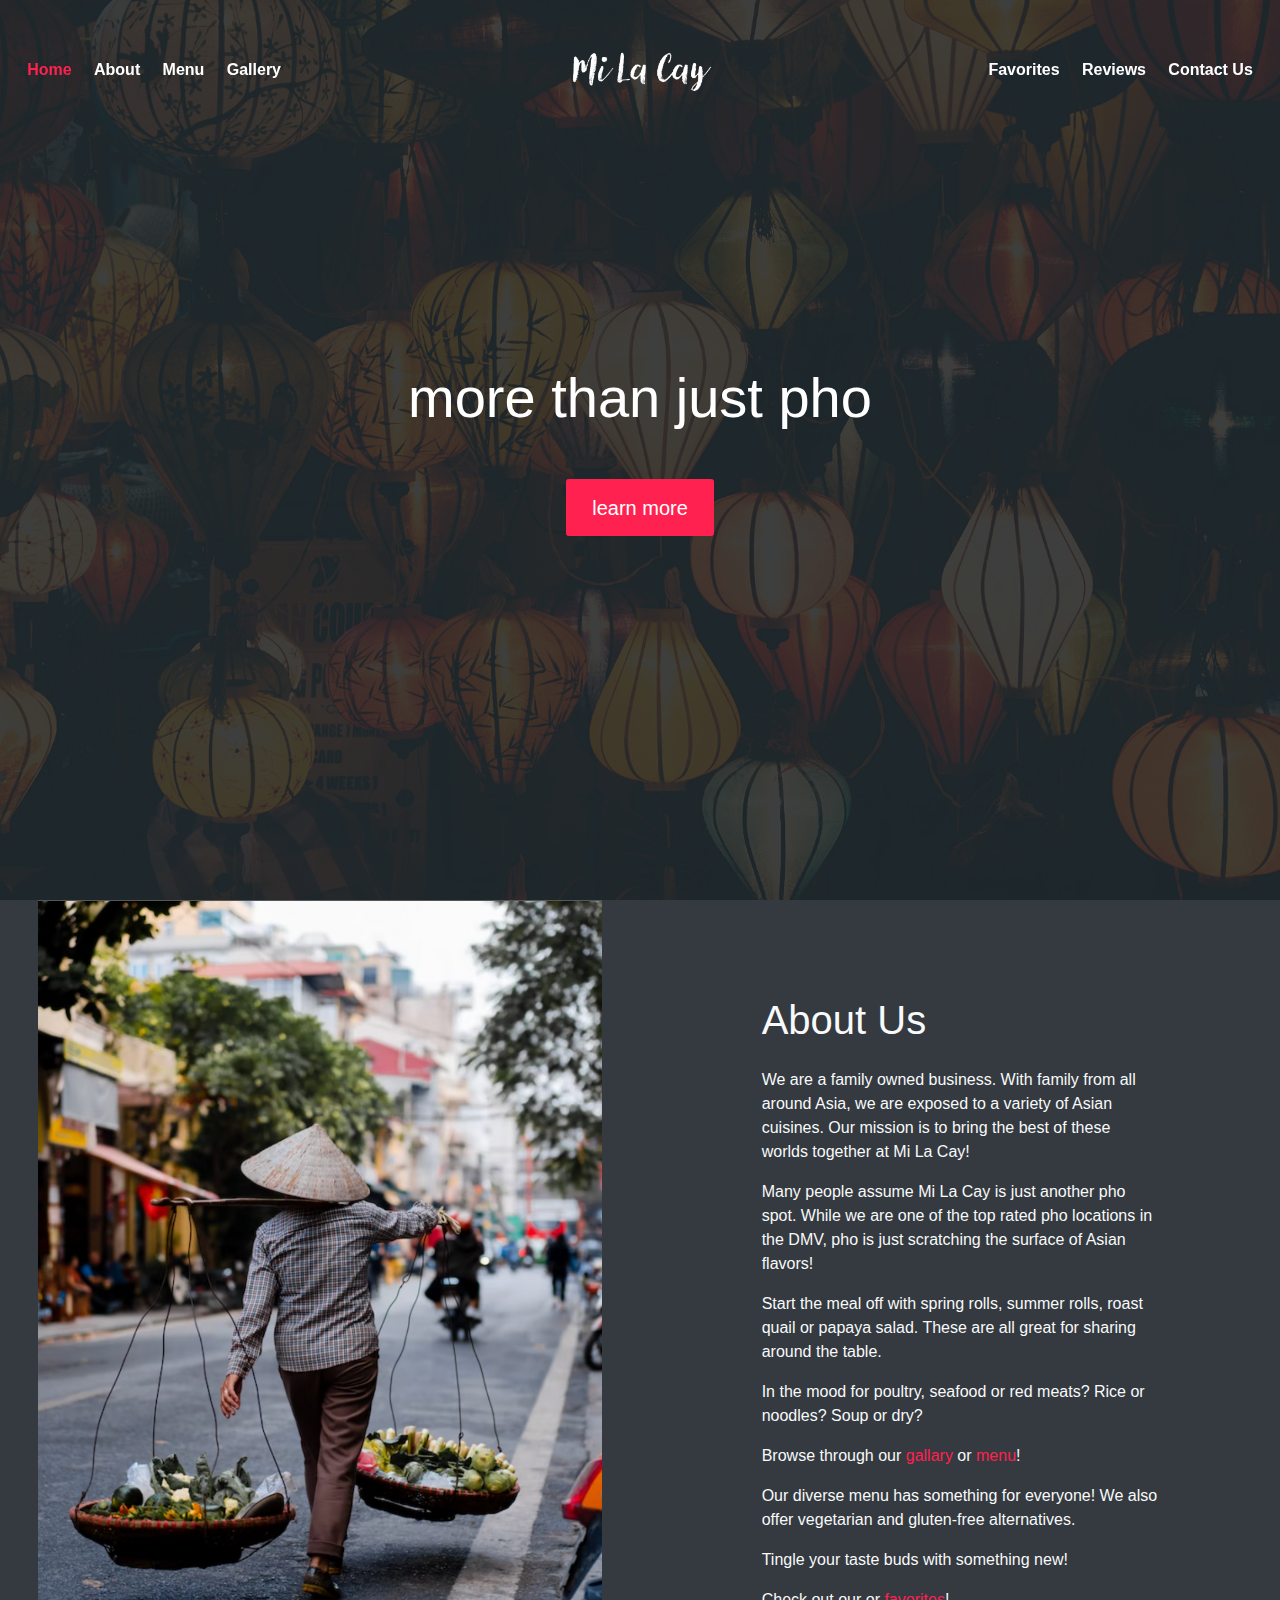
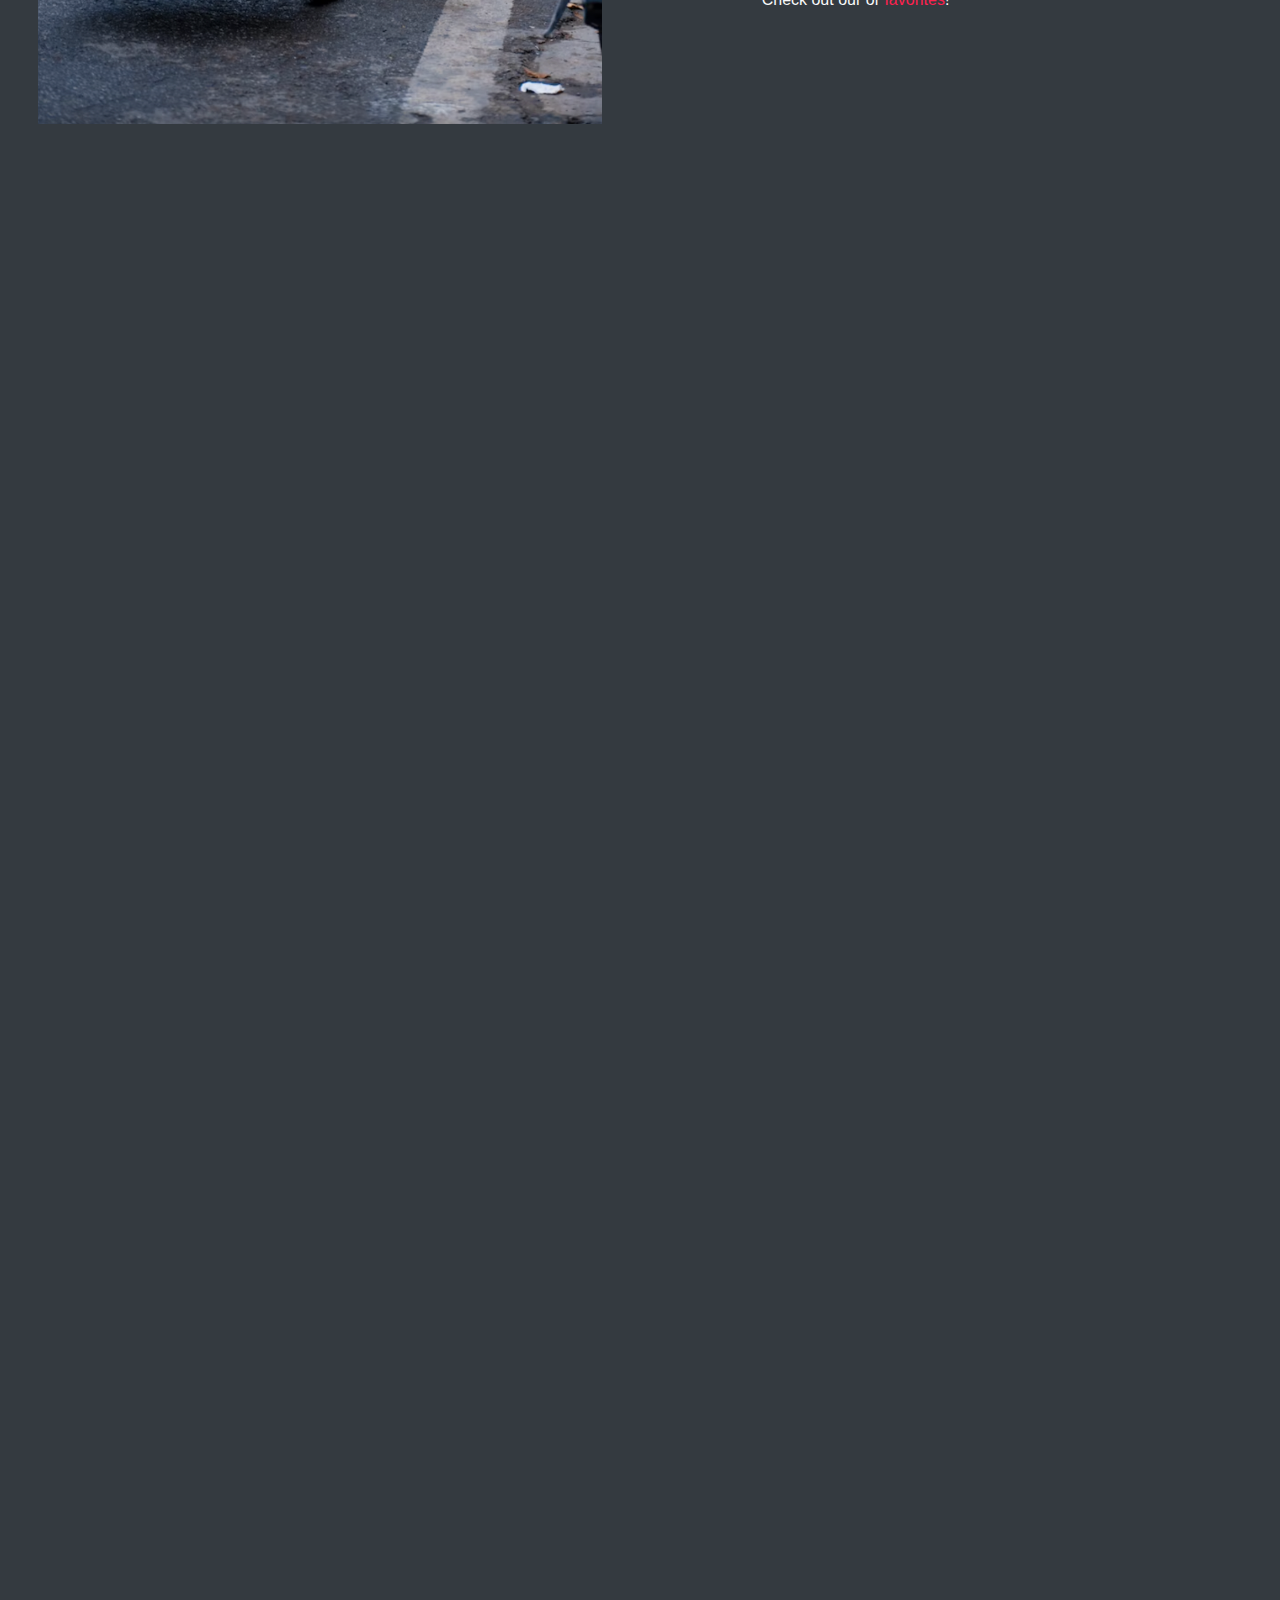
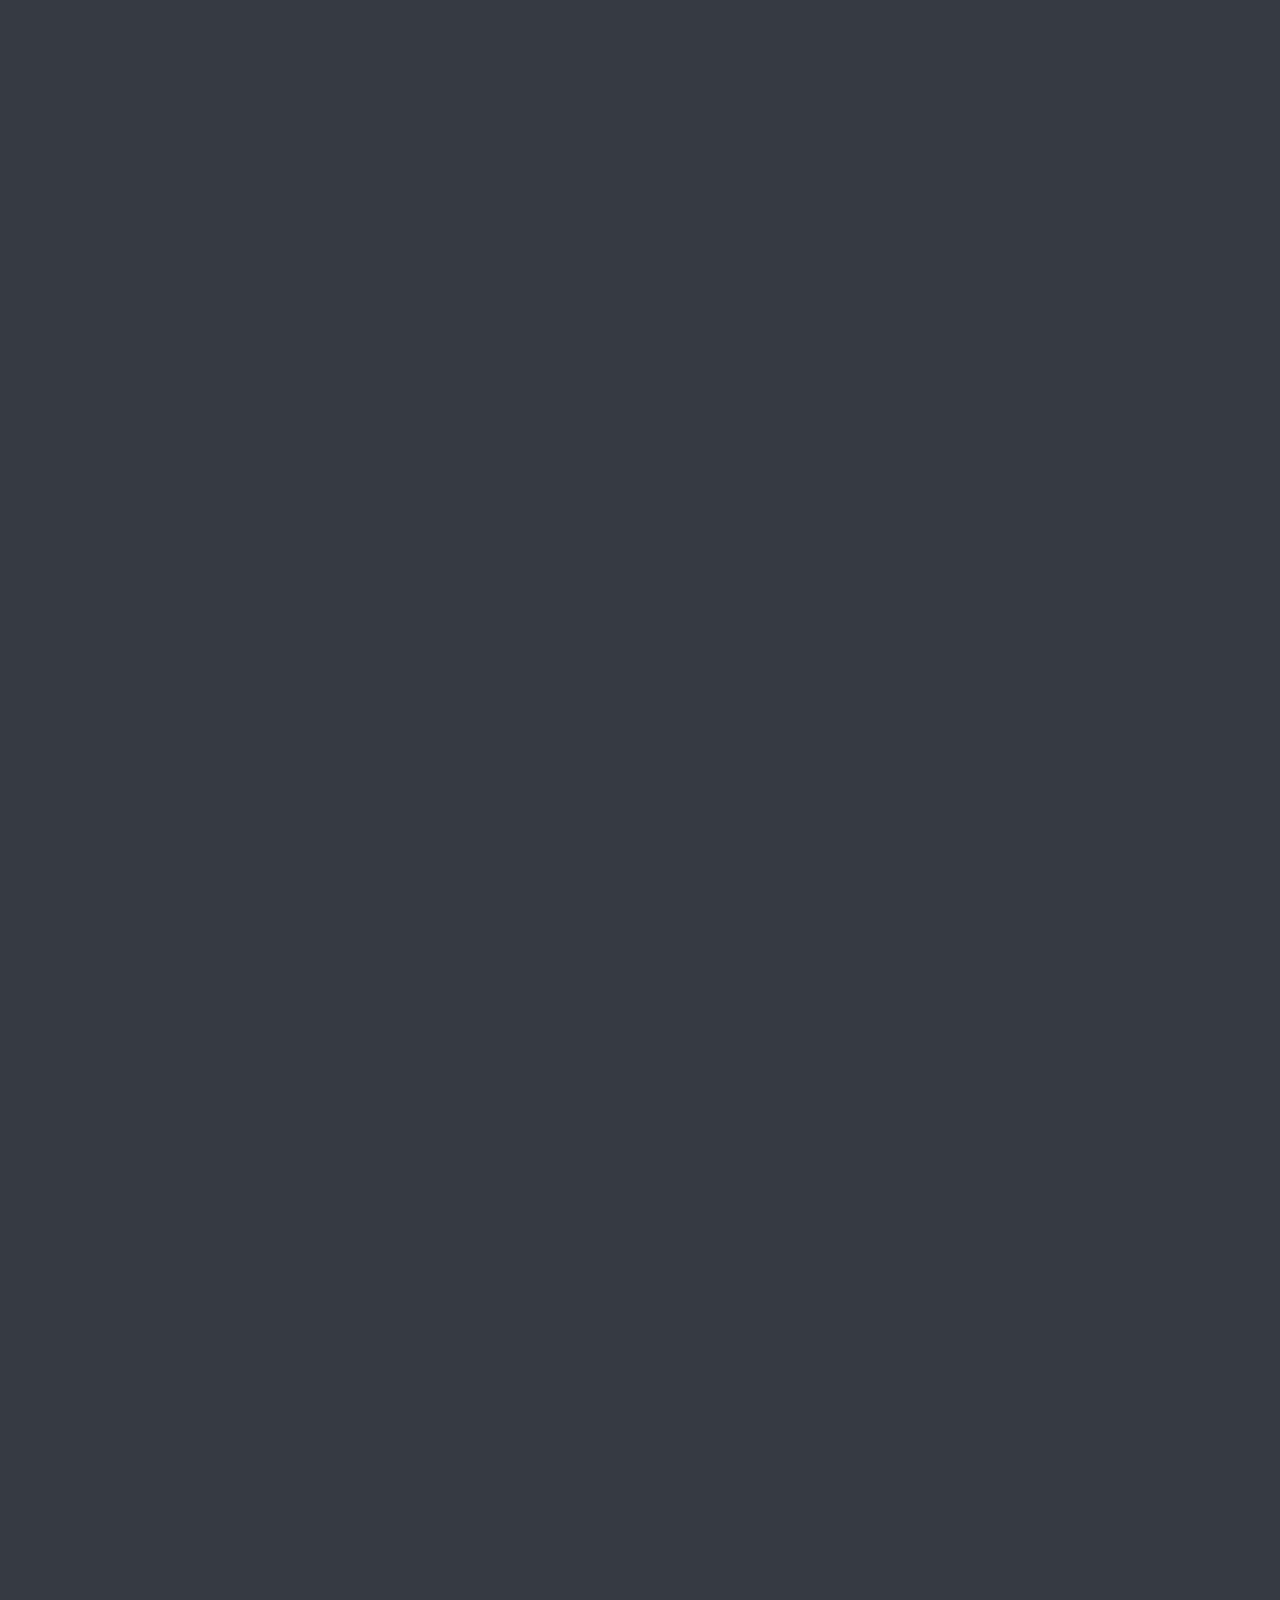
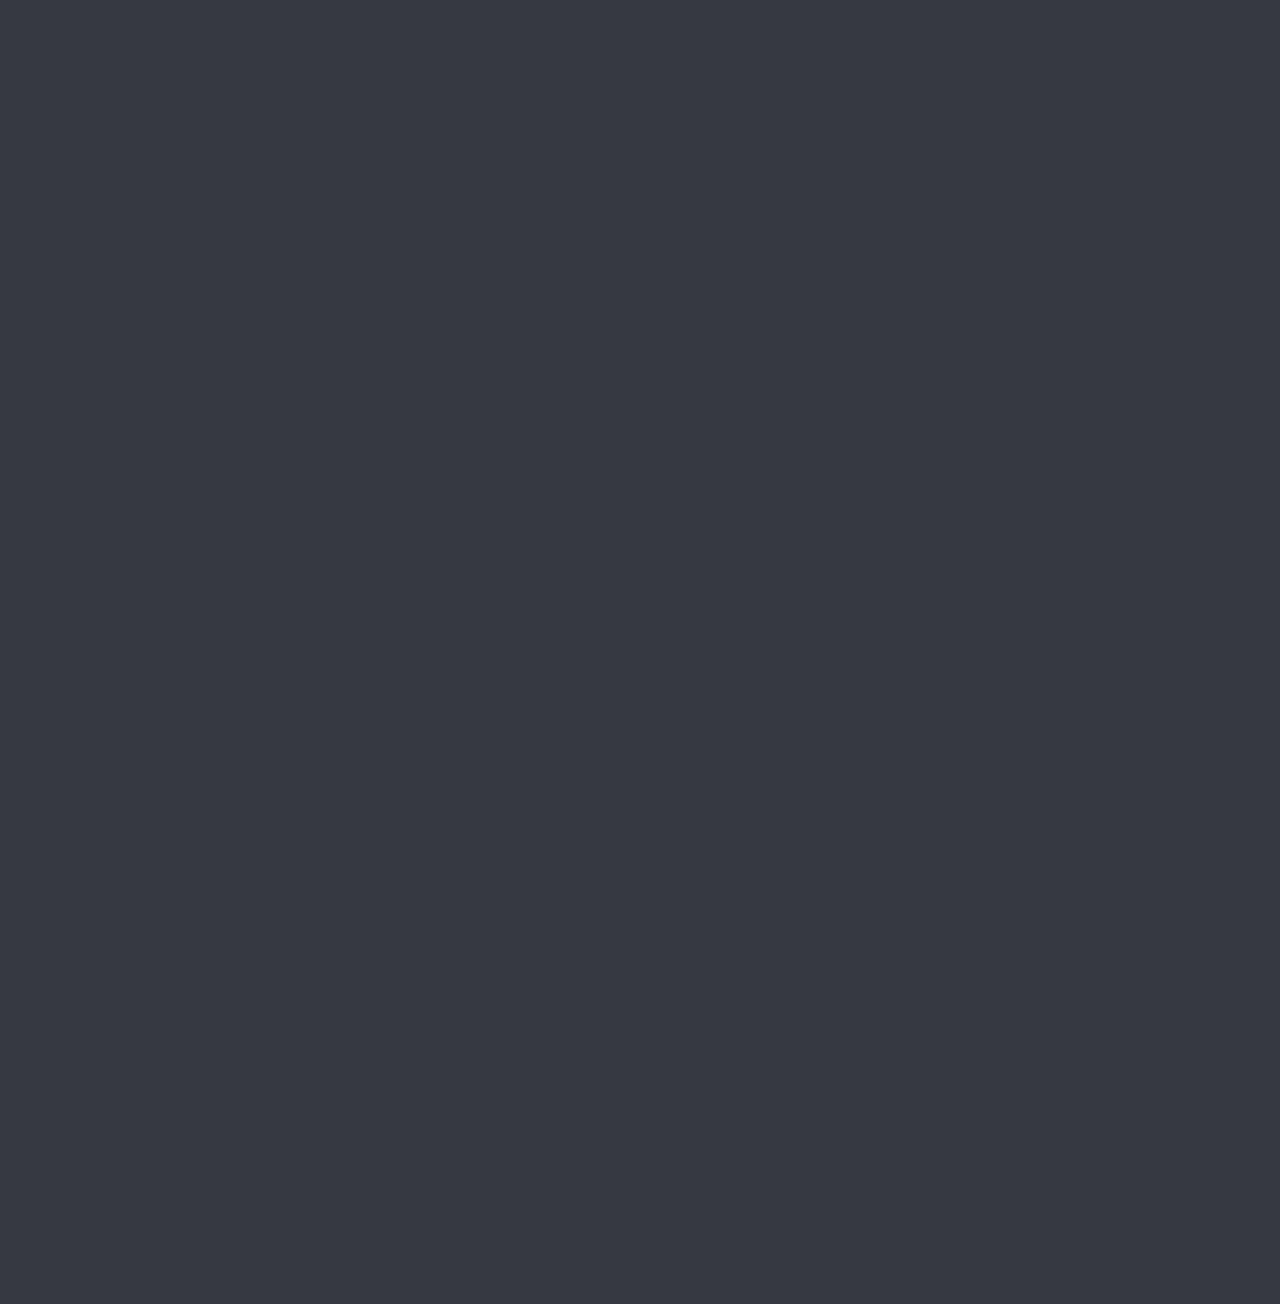
==== commit 6c974682: "added menu and fixed mobile layout" ====
--- a/index.html
+++ b/index.html
@@ -30,6 +30,9 @@
                     <a class="nav-link" href="#about">About</a>
                 </li>
                 <li class="nav-item">
+                    <a class="nav-link" href="#menu">Menu</a>
+                </li>
+                <li class="nav-item">
                     <a class="nav-link" href="#gallary">Gallery</a>
                 </li>
             </ul>
@@ -71,7 +74,7 @@
                         <p>Many people assume Mi La Cay is just another pho spot. While we are one of the top rated pho locations in the DMV, pho is just scratching the surface of Asian flavors!</p>
                         <p>Start the meal off with spring rolls, summer rolls, roast quail or papaya salad. These are all great for sharing around the table.</p>
                         <p>In the mood for poultry, seafood or red meats? Rice or noodles? Soup or dry?</p>
-                        <p>Browse through our <a href="#gallary">gallary</a>!</p>
+                        <p>Browse through our <a href="#gallary">gallary</a> or <a href="#menu">menu</a>!</p>
                         <p>Our diverse menu has something for everyone! We also offer vegetarian and gluten-free alternatives.</p>
                         <p>Tingle your taste buds with something new!</p>
                         <p>Check out our  or <a href="#favorites">favorites</a>!</p>
@@ -81,11 +84,15 @@
         </div>
     </div>
 
+    <!--  menu Section  -->
+    <div id="menu" class="text-center bg-dark text-light has-height-md middle-items wow fadeIn">
+        <h2 class="section-title">OUR MENU</h2>
+        <iframe src="assets/imgs/menu.pdf#toolbar=0" width="100%" height="1000px">
+        </iframe>
+    </div>
+
     <!--  gallary Section  -->
-    <div id="gallary" class="text-center bg-dark text-light has-height-md middle-items wow fadeIn">
-        <h2 class="section-title">OUR MENU</h2>
-    </div>
-    <div class="gallary row">
+    <div id="gallary" class="gallary row">
         <div class="col-sm-6 col-lg-3 gallary-item wow fadeIn">
             <img src="assets/imgs/b2.png" alt="Vermicelli Noodles with Grilled Pork" class="gallary-img">
             <div class="gallary-overlay">
--- a/assets/css/milacay.css
+++ b/assets/css/milacay.css
@@ -11185,6 +11185,19 @@
   min-height: 750px;
 }
 
+@media only screen and (max-width: 480px) {
+  html,body,#home,#about {
+    width: 100%;
+    height: 100%;
+    margin: 0;
+    padding: 0;
+    overflow-x: hidden;
+  }
+  #about {
+    padding: 1rem;
+  }
+}
+
 .header .overlay {
   height: 100%;
   background: rgba(33, 37, 41, 0.85);
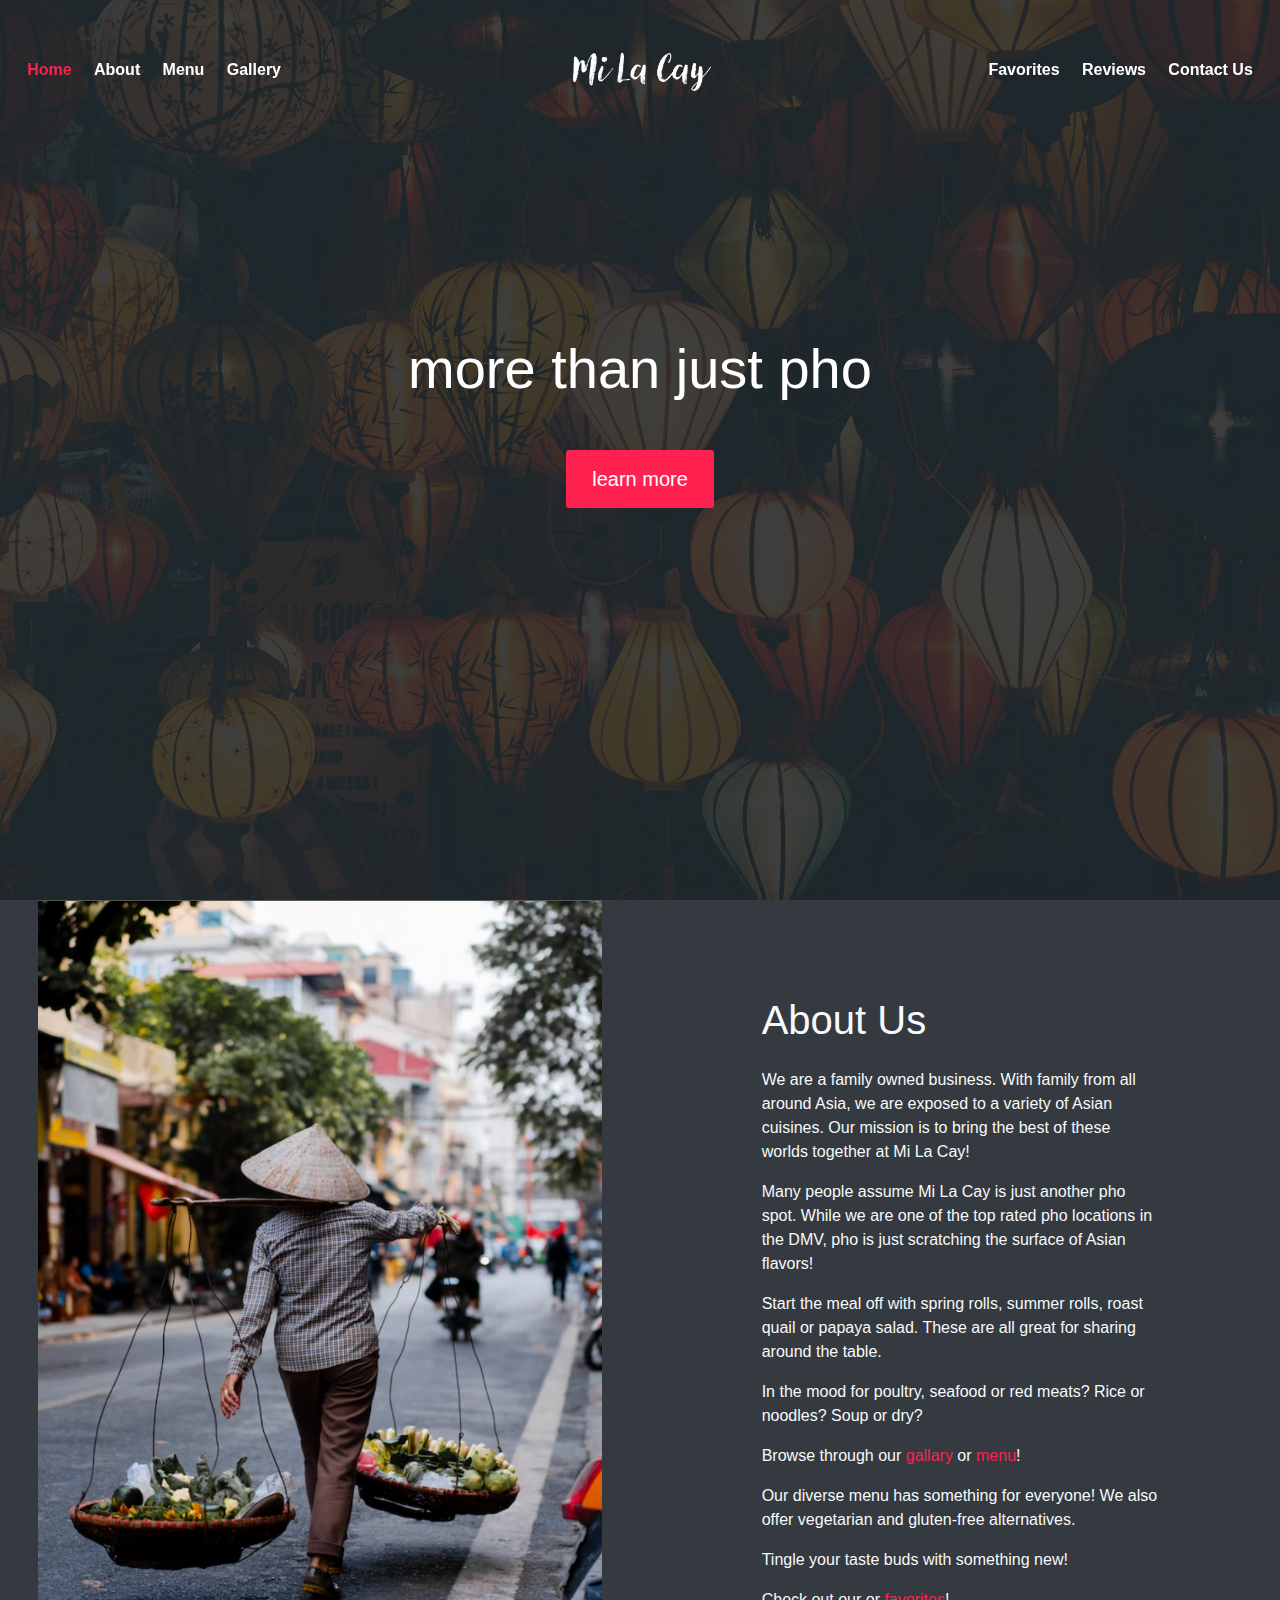
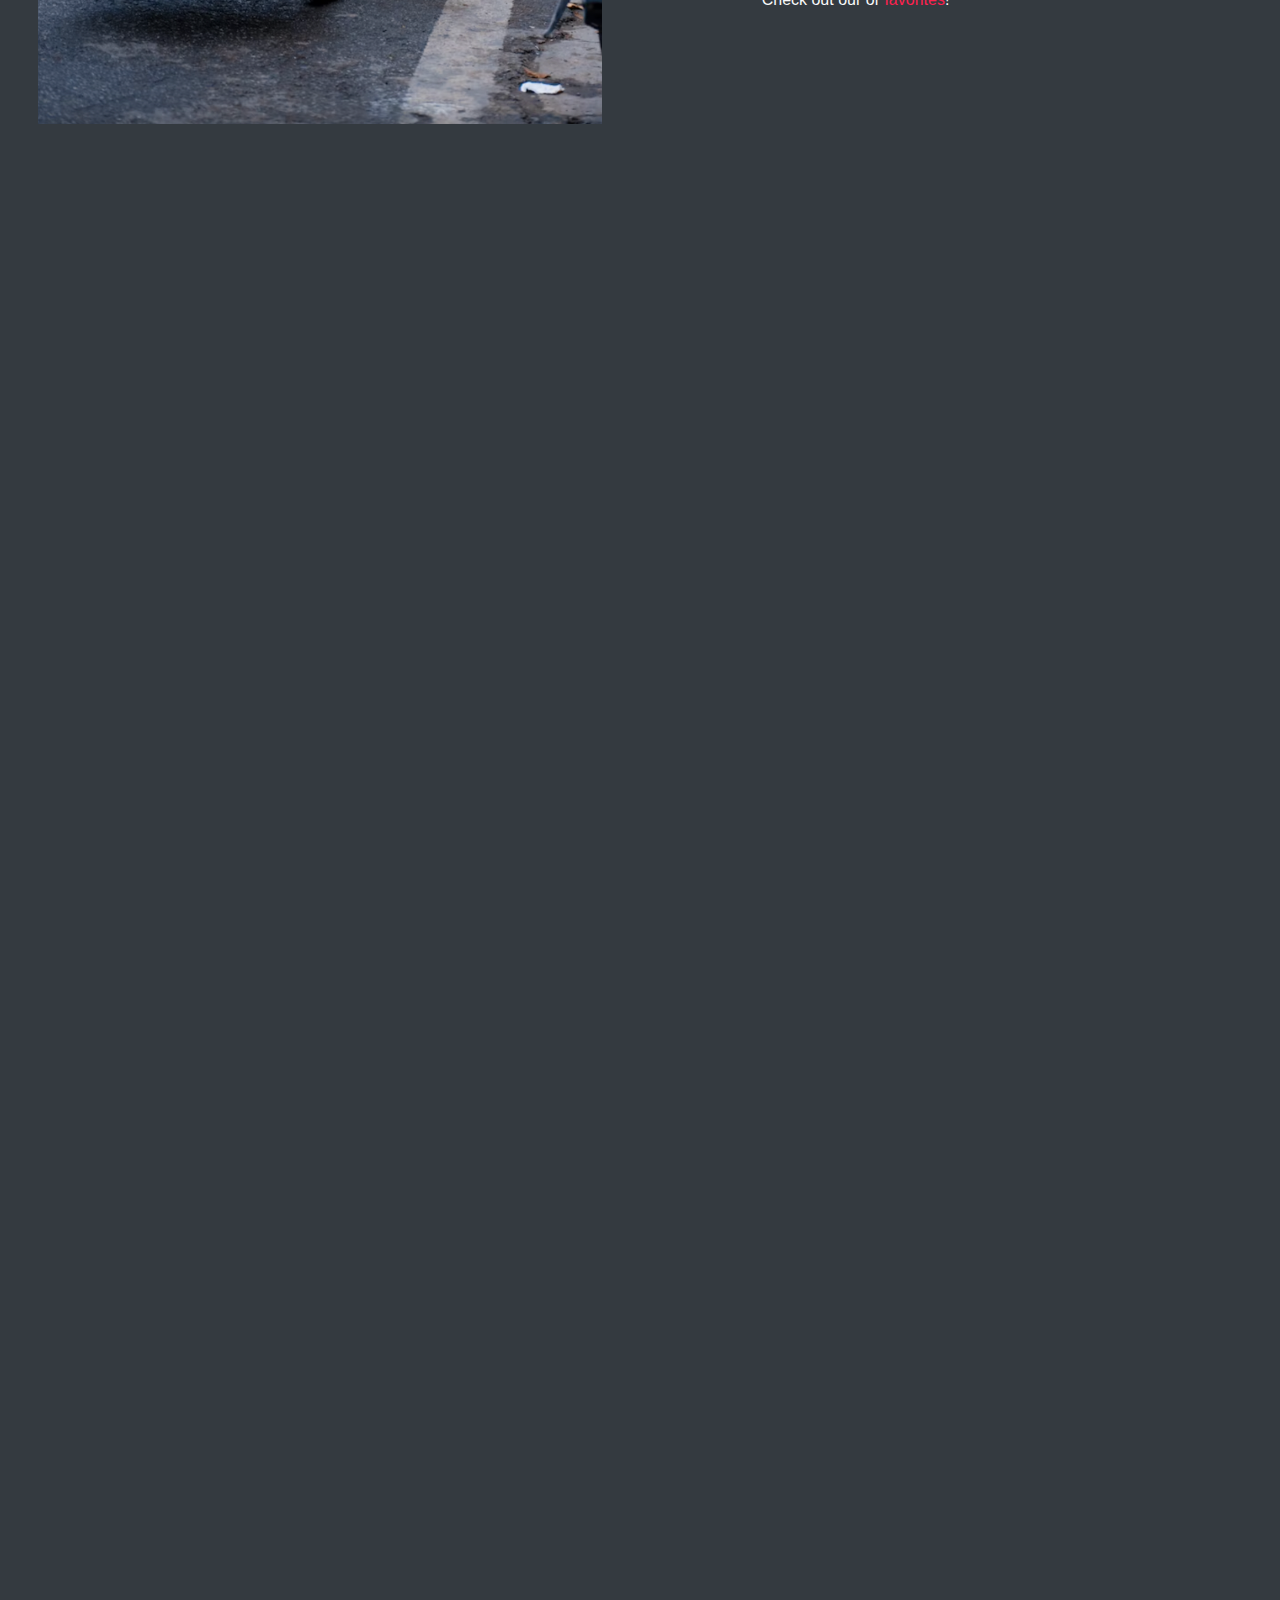
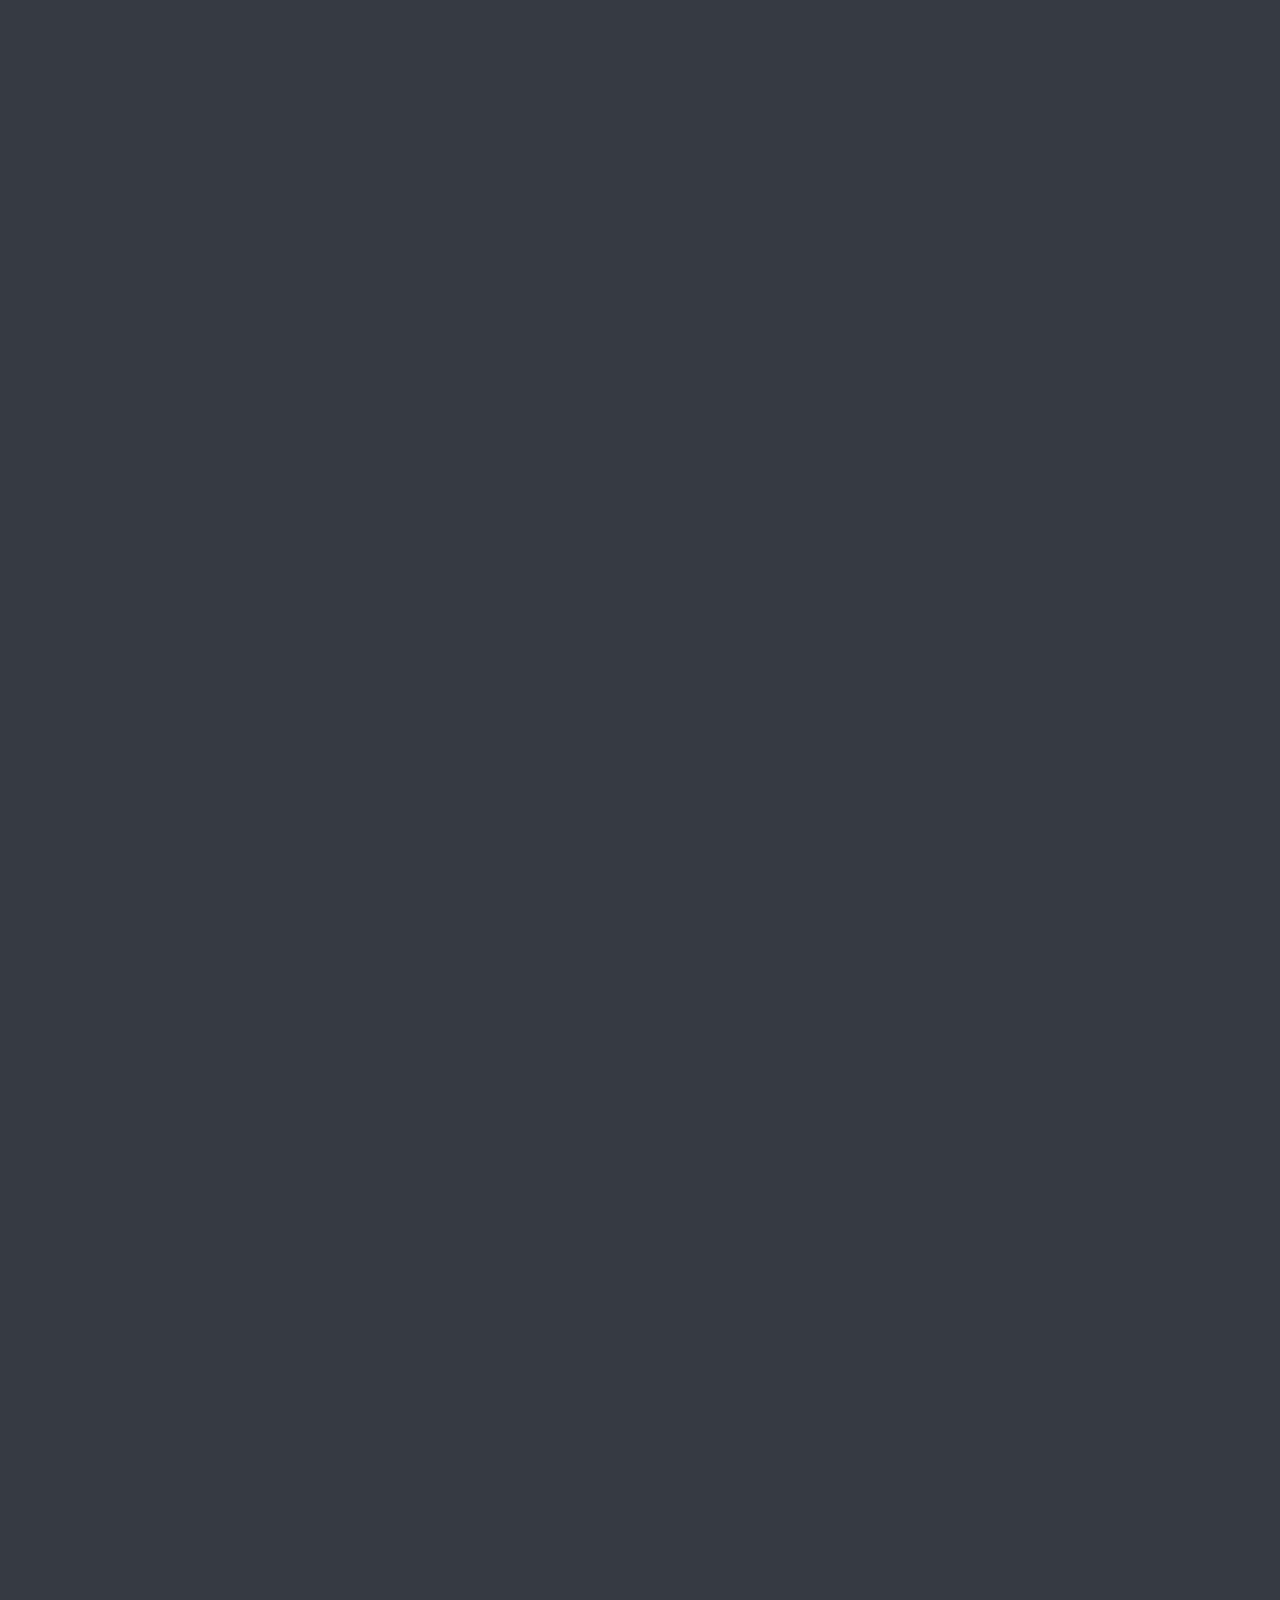
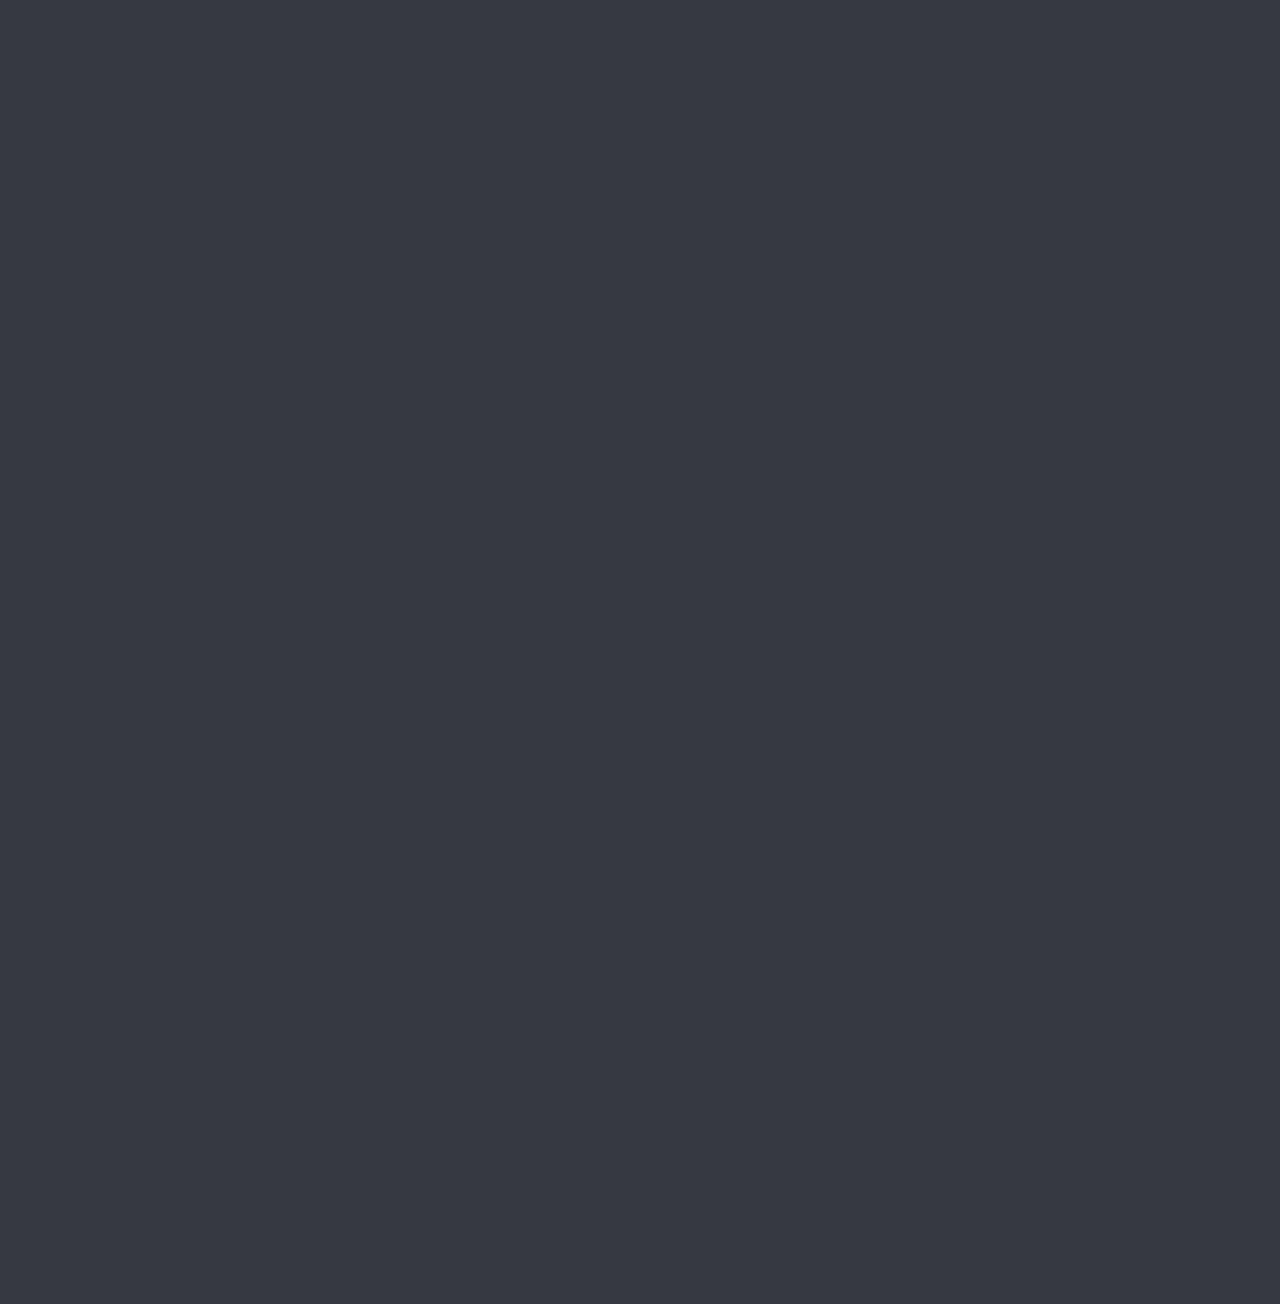
==== commit 85eaeabe: "editted mobile layout" ====
--- a/index.html
+++ b/index.html
@@ -12,7 +12,7 @@
     <link rel="stylesheet" href="assets/vendors/animate/animate.css">
 
     <!-- Bootstrap + Mi La Cay main styles -->
-	<link rel="stylesheet" href="assets/css/milacay.css">
+	<link rel="stylesheet" href="assets/css/main.css">
 </head>
 <body data-spy="scroll" data-target=".navbar" data-offset="40">
     
@@ -29,10 +29,13 @@
                 <li class="nav-item">
                     <a class="nav-link" href="#about">About</a>
                 </li>
-                <li class="nav-item">
+                <li class="nav-item mobile-none">
                     <a class="nav-link" href="#menu">Menu</a>
                 </li>
-                <li class="nav-item">
+                <li class="nav-item desktop-none">
+                    <a class="nav-link" href="assets/imgs/menu.pdf">Menu</a>
+                </li>
+                <li class="nav-item mobile-none">
                     <a class="nav-link" href="#gallary">Gallery</a>
                 </li>
             </ul>
@@ -58,7 +61,8 @@
     <header id="home" class="header">
         <div class="overlay text-white text-center">
             <h2 class="display-4 mb-5">more than just pho</h2>
-            <a class="btn btn-lg btn-primary" href="#about">learn more</a>
+            <a class="btn btn-lg btn-primary mobile-hide" href="#about">learn more</a>
+            <a class="btn btn-lg btn-primary desktop-hide" href="assets/imgs/menu.pdf">menu</a>
         </div>
     </header>
 
@@ -85,7 +89,7 @@
     </div>
 
     <!--  menu Section  -->
-    <div id="menu" class="text-center bg-dark text-light has-height-md middle-items wow fadeIn">
+    <div id="menu" class="text-center bg-dark text-light has-height-md middle-items wow fadeIn mobile-none">
         <h2 class="section-title">OUR MENU</h2>
         <iframe src="assets/imgs/menu.pdf#toolbar=0" width="100%" height="1000px">
         </iframe>
--- a/assets/css/main.css
+++ b/assets/css/main.css
@@ -0,0 +1,11419 @@
+:root {
+  --blue: #79A9F5;
+  --indigo: #C45F90;
+  --purple: #A16AE8;
+  --pink: #ff214f;
+  --red: #F85C70;
+  --orange: #FF8882;
+  --yellow: #FAD02C;
+  --green: #A3C14A;
+  --teal: #20c997;
+  --cyan: #47D8E0;
+  --white: #fff;
+  --gray: #6c757d;
+  --gray-dark: #343a40;
+  --primary: #ff214f;
+  --secondary: #6c757d;
+  --success: #A3C14A;
+  --info: #47D8E0;
+  --warning: #FF8882;
+  --danger: #F85C70;
+  --light: #f8f9fa;
+  --dark: #343a40;
+  --breakpoint-xs: 0;
+  --breakpoint-sm: 576px;
+  --breakpoint-md: 768px;
+  --breakpoint-lg: 992px;
+  --breakpoint-xl: 1200px;
+  --font-family-sans-serif: -apple-system, BlinkMacSystemFont, "Segoe UI", Roboto, "Helvetica Neue", Arial, "Noto Sans", sans-serif, "Apple Color Emoji", "Segoe UI Emoji", "Segoe UI Symbol", "Noto Color Emoji";
+  --font-family-monospace: SFMono-Regular, Menlo, Monaco, Consolas, "Liberation Mono", "Courier New", monospace;
+}
+
+*,
+*::before,
+*::after {
+  box-sizing: border-box;
+}
+
+html {
+  font-family: sans-serif;
+  line-height: 1.15;
+  -webkit-text-size-adjust: 100%;
+  -webkit-tap-highlight-color: rgba(0, 0, 0, 0);
+}
+
+article, aside, figcaption, figure, footer, header, hgroup, main, nav, section {
+  display: block;
+}
+
+body {
+  margin: 0;
+  font-family: -apple-system, BlinkMacSystemFont, "Segoe UI", Roboto, "Helvetica Neue", Arial, "Noto Sans", sans-serif, "Apple Color Emoji", "Segoe UI Emoji", "Segoe UI Symbol", "Noto Color Emoji";
+  font-size: 1rem;
+  font-weight: 400;
+  line-height: 1.5;
+  color: #f8f9fa;
+  text-align: left;
+  background-color: #343a40;
+  background: #343a40;
+  box-sizing: border-box;
+  width: 100vw;
+}
+
+[tabindex="-1"]:focus {
+  outline: 0 !important;
+}
+
+hr {
+  box-sizing: content-box;
+  height: 0;
+  overflow: visible;
+}
+
+h1, h2, h3, h4, h5, h6 {
+  margin-top: 0;
+  margin-bottom: 0.5rem;
+}
+
+p {
+  margin-top: 0;
+  margin-bottom: 1rem;
+}
+
+abbr[title],
+abbr[data-original-title] {
+  text-decoration: underline;
+  -webkit-text-decoration: underline dotted;
+          text-decoration: underline dotted;
+  cursor: help;
+  border-bottom: 0;
+  -webkit-text-decoration-skip-ink: none;
+          text-decoration-skip-ink: none;
+}
+
+address {
+  margin-bottom: 1rem;
+  font-style: normal;
+  line-height: inherit;
+}
+
+ol,
+ul,
+dl {
+  margin-top: 0;
+  margin-bottom: 1rem;
+}
+
+ol ol,
+ul ul,
+ol ul,
+ul ol {
+  margin-bottom: 0;
+}
+
+dt {
+  font-weight: 700;
+}
+
+dd {
+  margin-bottom: .5rem;
+  margin-left: 0;
+}
+
+blockquote {
+  margin: 0 0 1rem;
+}
+
+b,
+strong {
+  font-weight: bolder;
+}
+
+small {
+  font-size: 80%;
+}
+
+sub,
+sup {
+  position: relative;
+  font-size: 75%;
+  line-height: 0;
+  vertical-align: baseline;
+}
+
+sub {
+  bottom: -.25em;
+}
+
+sup {
+  top: -.5em;
+}
+
+a {
+  color: #ff214f;
+  text-decoration: none;
+  background-color: transparent;
+}
+
+a:hover {
+  color: #d4002c;
+  text-decoration: none;
+}
+
+a:not([href]):not([tabindex]) {
+  color: inherit;
+  text-decoration: none;
+}
+
+a:not([href]):not([tabindex]):hover, a:not([href]):not([tabindex]):focus {
+  color: inherit;
+  text-decoration: none;
+}
+
+a:not([href]):not([tabindex]):focus {
+  outline: 0;
+}
+
+pre,
+code,
+kbd,
+samp {
+  font-family: SFMono-Regular, Menlo, Monaco, Consolas, "Liberation Mono", "Courier New", monospace;
+  font-size: 1em;
+}
+
+pre {
+  margin-top: 0;
+  margin-bottom: 1rem;
+  overflow: auto;
+}
+
+figure {
+  margin: 0 0 1rem;
+}
+
+img {
+  vertical-align: middle;
+  border-style: none;
+}
+
+svg {
+  overflow: hidden;
+  vertical-align: middle;
+}
+
+table {
+  border-collapse: collapse;
+}
+
+caption {
+  padding-top: 0.75rem;
+  padding-bottom: 0.75rem;
+  color: #adb5bd;
+  text-align: left;
+  caption-side: bottom;
+}
+
+th {
+  text-align: inherit;
+}
+
+label {
+  display: inline-block;
+  margin-bottom: 0.5rem;
+}
+
+button {
+  border-radius: 0;
+}
+
+button:focus {
+  outline: 1px dotted;
+  outline: 5px auto -webkit-focus-ring-color;
+}
+
+input,
+button,
+select,
+optgroup,
+textarea {
+  margin: 0;
+  font-family: inherit;
+  font-size: inherit;
+  line-height: inherit;
+}
+
+button,
+input {
+  overflow: visible;
+}
+
+button,
+select {
+  text-transform: none;
+}
+
+select {
+  word-wrap: normal;
+}
+
+button,
+[type="button"],
+[type="reset"],
+[type="submit"] {
+  -webkit-appearance: button;
+}
+
+button:not(:disabled),
+[type="button"]:not(:disabled),
+[type="reset"]:not(:disabled),
+[type="submit"]:not(:disabled) {
+  cursor: pointer;
+}
+
+button::-moz-focus-inner,
+[type="button"]::-moz-focus-inner,
+[type="reset"]::-moz-focus-inner,
+[type="submit"]::-moz-focus-inner {
+  padding: 0;
+  border-style: none;
+}
+
+input[type="radio"],
+input[type="checkbox"] {
+  box-sizing: border-box;
+  padding: 0;
+}
+
+input[type="date"],
+input[type="time"],
+input[type="datetime-local"],
+input[type="month"] {
+  -webkit-appearance: listbox;
+}
+
+textarea {
+  overflow: auto;
+  resize: vertical;
+}
+
+fieldset {
+  min-width: 0;
+  padding: 0;
+  margin: 0;
+  border: 0;
+}
+
+legend {
+  display: block;
+  width: 100%;
+  max-width: 100%;
+  padding: 0;
+  margin-bottom: .5rem;
+  font-size: 1.5rem;
+  line-height: inherit;
+  color: inherit;
+  white-space: normal;
+}
+
+progress {
+  vertical-align: baseline;
+}
+
+[type="number"]::-webkit-inner-spin-button,
+[type="number"]::-webkit-outer-spin-button {
+  height: auto;
+}
+
+[type="search"] {
+  outline-offset: -2px;
+  -webkit-appearance: none;
+}
+
+[type="search"]::-webkit-search-decoration {
+  -webkit-appearance: none;
+}
+
+::-webkit-file-upload-button {
+  font: inherit;
+  -webkit-appearance: button;
+}
+
+output {
+  display: inline-block;
+}
+
+summary {
+  display: list-item;
+  cursor: pointer;
+}
+
+template {
+  display: none;
+}
+
+[hidden] {
+  display: none !important;
+}
+
+h1, h2, h3, h4, h5, h6,
+.h1, .h2, .h3, .h4, .h5, .h6 {
+  margin-bottom: 0.5rem;
+  font-family: "Oswald", sans-serif;
+  font-weight: 500;
+  line-height: 1.2;
+}
+
+h1, .h1 {
+  font-size: 3rem;
+}
+
+h2, .h2 {
+  font-size: 2.5rem;
+}
+
+h3, .h3 {
+  font-size: 1.85rem;
+}
+
+h4, .h4 {
+  font-size: 1.6rem;
+}
+
+h5, .h5 {
+  font-size: 1.3rem;
+}
+
+h6, .h6 {
+  font-size: 1rem;
+}
+
+.lead {
+  font-size: 1.25rem;
+  font-weight: 300;
+}
+
+.display-1 {
+  font-size: 6rem;
+  font-weight: 300;
+  line-height: 1.2;
+}
+
+.display-2 {
+  font-size: 5.5rem;
+  font-weight: 300;
+  line-height: 1.2;
+}
+
+.display-3 {
+  font-size: 4.5rem;
+  font-weight: 300;
+  line-height: 1.2;
+}
+
+.display-4 {
+  font-size: 3.5rem;
+  font-weight: 300;
+  line-height: 1.2;
+}
+
+hr {
+  margin-top: 1rem;
+  margin-bottom: 1rem;
+  border: 0;
+  border-top: 1px solid rgba(255, 255, 255, 0.1);
+}
+
+small,
+.small {
+  font-size: 80%;
+  font-weight: 400;
+}
+
+mark,
+.mark {
+  padding: 0.2em;
+  background-color: #fcf8e3;
+}
+
+.list-unstyled {
+  padding-left: 0;
+  list-style: none;
+}
+
+.list-inline {
+  padding-left: 0;
+  list-style: none;
+}
+
+.list-inline-item {
+  display: inline-block;
+}
+
+.list-inline-item:not(:last-child) {
+  margin-right: 0.5rem;
+}
+
+.initialism {
+  font-size: 90%;
+  text-transform: uppercase;
+}
+
+.blockquote {
+  margin-bottom: 1rem;
+  font-size: 1.25rem;
+}
+
+.blockquote-footer {
+  display: block;
+  font-size: 80%;
+  color: #6c757d;
+}
+
+.blockquote-footer::before {
+  content: "\2014\00A0";
+}
+
+.img-fluid {
+  max-width: 100%;
+  height: auto;
+}
+
+.img-thumbnail {
+  padding: 0.25rem;
+  background-color: #343a40;
+  border: 1px solid #dee2e6;
+  border-radius: 0.2rem;
+  max-width: 100%;
+  height: auto;
+}
+
+.figure {
+  display: inline-block;
+}
+
+.figure-img {
+  margin-bottom: 0.5rem;
+  line-height: 1;
+}
+
+.figure-caption {
+  font-size: 90%;
+  color: #6c757d;
+}
+
+code {
+  font-size: 87.5%;
+  color: #ff214f;
+  word-break: break-word;
+}
+
+a > code {
+  color: inherit;
+}
+
+kbd {
+  padding: 0.2rem 0.4rem;
+  font-size: 87.5%;
+  color: #fff;
+  background-color: #212529;
+  border-radius: 0.1rem;
+}
+
+kbd kbd {
+  padding: 0;
+  font-size: 100%;
+  font-weight: 700;
+}
+
+pre {
+  display: block;
+  font-size: 87.5%;
+  color: #ff5477;
+}
+
+pre code {
+  font-size: inherit;
+  color: inherit;
+  word-break: normal;
+}
+
+.pre-scrollable {
+  max-height: 300px;
+  overflow-y: scroll;
+}
+
+.container {
+  width: 100%;
+  padding-right: 15px;
+  padding-left: 15px;
+  margin-right: auto;
+  margin-left: auto;
+}
+
+@media (min-width: 576px) {
+  .container-fluid {
+    width: 100vw;
+  }
+}
+
+.container-fluid {
+  width: 100%;
+  padding-right: 15px;
+  padding-left: 15px;
+  margin-right: auto;
+  margin-left: auto;
+}
+
+.row {
+  display: -webkit-box;
+  display: -webkit-flex;
+  display: -ms-flexbox;
+  display: flex;
+  -webkit-flex-wrap: wrap;
+      -ms-flex-wrap: wrap;
+          flex-wrap: wrap;
+  margin-right: -15px;
+  margin-left: -15px;
+}
+
+.no-gutters {
+  margin-right: 0;
+  margin-left: 0;
+}
+
+.no-gutters > .col,
+.no-gutters > [class*="col-"] {
+  padding-right: 0;
+  padding-left: 0;
+}
+
+.col-1, .col-2, .col-3, .col-4, .col-5, .col-6, .col-7, .col-8, .col-9, .col-10, .col-11, .col-12, .col,
+.col-auto, .col-sm-1, .col-sm-2, .col-sm-3, .col-sm-4, .col-sm-5, .col-sm-6, .col-sm-7, .col-sm-8, .col-sm-9, .col-sm-10, .col-sm-11, .col-sm-12, .col-sm,
+.col-sm-auto, .col-md-1, .col-md-2, .col-md-3, .col-md-4, .col-md-5, .col-md-6, .col-md-7, .col-md-8, .col-md-9, .col-md-10, .col-md-11, .col-md-12, .col-md,
+.col-md-auto, .col-lg-1, .col-lg-2, .col-lg-3, .col-lg-4, .col-lg-5, .col-lg-6, .col-lg-7, .col-lg-8, .col-lg-9, .col-lg-10, .col-lg-11, .col-lg-12, .col-lg,
+.col-lg-auto, .col-xl-1, .col-xl-2, .col-xl-3, .col-xl-4, .col-xl-5, .col-xl-6, .col-xl-7, .col-xl-8, .col-xl-9, .col-xl-10, .col-xl-11, .col-xl-12, .col-xl,
+.col-xl-auto {
+  position: relative;
+  width: 100%;
+  padding-right: 15px;
+  padding-left: 15px;
+}
+
+.col {
+  -webkit-flex-basis: 0;
+      -ms-flex-preferred-size: 0;
+          flex-basis: 0;
+  -webkit-box-flex: 1;
+  -webkit-flex-grow: 1;
+      -ms-flex-positive: 1;
+          flex-grow: 1;
+  max-width: 100%;
+}
+
+.col-auto {
+  -webkit-box-flex: 0;
+  -webkit-flex: 0 0 auto;
+      -ms-flex: 0 0 auto;
+          flex: 0 0 auto;
+  width: auto;
+  max-width: 100%;
+}
+
+.col-1 {
+  -webkit-box-flex: 0;
+  -webkit-flex: 0 0 8.33333%;
+      -ms-flex: 0 0 8.33333%;
+          flex: 0 0 8.33333%;
+  max-width: 8.33333%;
+}
+
+.col-2 {
+  -webkit-box-flex: 0;
+  -webkit-flex: 0 0 16.66667%;
+      -ms-flex: 0 0 16.66667%;
+          flex: 0 0 16.66667%;
+  max-width: 16.66667%;
+}
+
+.col-3 {
+  -webkit-box-flex: 0;
+  -webkit-flex: 0 0 25%;
+      -ms-flex: 0 0 25%;
+          flex: 0 0 25%;
+  max-width: 25%;
+}
+
+.col-4 {
+  -webkit-box-flex: 0;
+  -webkit-flex: 0 0 33.33333%;
+      -ms-flex: 0 0 33.33333%;
+          flex: 0 0 33.33333%;
+  max-width: 33.33333%;
+}
+
+.col-5 {
+  -webkit-box-flex: 0;
+  -webkit-flex: 0 0 41.66667%;
+      -ms-flex: 0 0 41.66667%;
+          flex: 0 0 41.66667%;
+  max-width: 41.66667%;
+}
+
+.col-6 {
+  -webkit-box-flex: 0;
+  -webkit-flex: 0 0 50%;
+      -ms-flex: 0 0 50%;
+          flex: 0 0 50%;
+  max-width: 50%;
+}
+
+.col-7 {
+  -webkit-box-flex: 0;
+  -webkit-flex: 0 0 58.33333%;
+      -ms-flex: 0 0 58.33333%;
+          flex: 0 0 58.33333%;
+  max-width: 58.33333%;
+}
+
+.col-8 {
+  -webkit-box-flex: 0;
+  -webkit-flex: 0 0 66.66667%;
+      -ms-flex: 0 0 66.66667%;
+          flex: 0 0 66.66667%;
+  max-width: 66.66667%;
+}
+
+.col-9 {
+  -webkit-box-flex: 0;
+  -webkit-flex: 0 0 75%;
+      -ms-flex: 0 0 75%;
+          flex: 0 0 75%;
+  max-width: 75%;
+}
+
+.col-10 {
+  -webkit-box-flex: 0;
+  -webkit-flex: 0 0 83.33333%;
+      -ms-flex: 0 0 83.33333%;
+          flex: 0 0 83.33333%;
+  max-width: 83.33333%;
+}
+
+.col-11 {
+  -webkit-box-flex: 0;
+  -webkit-flex: 0 0 91.66667%;
+      -ms-flex: 0 0 91.66667%;
+          flex: 0 0 91.66667%;
+  max-width: 91.66667%;
+}
+
+.col-12 {
+  -webkit-box-flex: 0;
+  -webkit-flex: 0 0 100%;
+      -ms-flex: 0 0 100%;
+          flex: 0 0 100%;
+  max-width: 100%;
+}
+
+.order-first {
+  -webkit-box-ordinal-group: 0;
+  -webkit-order: -1;
+      -ms-flex-order: -1;
+          order: -1;
+}
+
+.order-last {
+  -webkit-box-ordinal-group: 14;
+  -webkit-order: 13;
+      -ms-flex-order: 13;
+          order: 13;
+}
+
+.order-0 {
+  -webkit-box-ordinal-group: 1;
+  -webkit-order: 0;
+      -ms-flex-order: 0;
+          order: 0;
+}
+
+.order-1 {
+  -webkit-box-ordinal-group: 2;
+  -webkit-order: 1;
+      -ms-flex-order: 1;
+          order: 1;
+}
+
+.order-2 {
+  -webkit-box-ordinal-group: 3;
+  -webkit-order: 2;
+      -ms-flex-order: 2;
+          order: 2;
+}
+
+.order-3 {
+  -webkit-box-ordinal-group: 4;
+  -webkit-order: 3;
+      -ms-flex-order: 3;
+          order: 3;
+}
+
+.order-4 {
+  -webkit-box-ordinal-group: 5;
+  -webkit-order: 4;
+      -ms-flex-order: 4;
+          order: 4;
+}
+
+.order-5 {
+  -webkit-box-ordinal-group: 6;
+  -webkit-order: 5;
+      -ms-flex-order: 5;
+          order: 5;
+}
+
+.order-6 {
+  -webkit-box-ordinal-group: 7;
+  -webkit-order: 6;
+      -ms-flex-order: 6;
+          order: 6;
+}
+
+.order-7 {
+  -webkit-box-ordinal-group: 8;
+  -webkit-order: 7;
+      -ms-flex-order: 7;
+          order: 7;
+}
+
+.order-8 {
+  -webkit-box-ordinal-group: 9;
+  -webkit-order: 8;
+      -ms-flex-order: 8;
+          order: 8;
+}
+
+.order-9 {
+  -webkit-box-ordinal-group: 10;
+  -webkit-order: 9;
+      -ms-flex-order: 9;
+          order: 9;
+}
+
+.order-10 {
+  -webkit-box-ordinal-group: 11;
+  -webkit-order: 10;
+      -ms-flex-order: 10;
+          order: 10;
+}
+
+.order-11 {
+  -webkit-box-ordinal-group: 12;
+  -webkit-order: 11;
+      -ms-flex-order: 11;
+          order: 11;
+}
+
+.order-12 {
+  -webkit-box-ordinal-group: 13;
+  -webkit-order: 12;
+      -ms-flex-order: 12;
+          order: 12;
+}
+
+.offset-1 {
+  margin-left: 8.33333%;
+}
+
+.offset-2 {
+  margin-left: 16.66667%;
+}
+
+.offset-3 {
+  margin-left: 25%;
+}
+
+.offset-4 {
+  margin-left: 33.33333%;
+}
+
+.offset-5 {
+  margin-left: 41.66667%;
+}
+
+.offset-6 {
+  margin-left: 50%;
+}
+
+.offset-7 {
+  margin-left: 58.33333%;
+}
+
+.offset-8 {
+  margin-left: 66.66667%;
+}
+
+.offset-9 {
+  margin-left: 75%;
+}
+
+.offset-10 {
+  margin-left: 83.33333%;
+}
+
+.offset-11 {
+  margin-left: 91.66667%;
+}
+
+@media (min-width: 576px) {
+  .col-sm {
+    -webkit-flex-basis: 0;
+        -ms-flex-preferred-size: 0;
+            flex-basis: 0;
+    -webkit-box-flex: 1;
+    -webkit-flex-grow: 1;
+        -ms-flex-positive: 1;
+            flex-grow: 1;
+    max-width: 100%;
+  }
+  .col-sm-auto {
+    -webkit-box-flex: 0;
+    -webkit-flex: 0 0 auto;
+        -ms-flex: 0 0 auto;
+            flex: 0 0 auto;
+    width: auto;
+    max-width: 100%;
+  }
+  .col-sm-1 {
+    -webkit-box-flex: 0;
+    -webkit-flex: 0 0 8.33333%;
+        -ms-flex: 0 0 8.33333%;
+            flex: 0 0 8.33333%;
+    max-width: 8.33333%;
+  }
+  .col-sm-2 {
+    -webkit-box-flex: 0;
+    -webkit-flex: 0 0 16.66667%;
+        -ms-flex: 0 0 16.66667%;
+            flex: 0 0 16.66667%;
+    max-width: 16.66667%;
+  }
+  .col-sm-3 {
+    -webkit-box-flex: 0;
+    -webkit-flex: 0 0 25%;
+        -ms-flex: 0 0 25%;
+            flex: 0 0 25%;
+    max-width: 25%;
+  }
+  .col-sm-4 {
+    -webkit-box-flex: 0;
+    -webkit-flex: 0 0 33.33333%;
+        -ms-flex: 0 0 33.33333%;
+            flex: 0 0 33.33333%;
+    max-width: 33.33333%;
+  }
+  .col-sm-5 {
+    -webkit-box-flex: 0;
+    -webkit-flex: 0 0 41.66667%;
+        -ms-flex: 0 0 41.66667%;
+            flex: 0 0 41.66667%;
+    max-width: 41.66667%;
+  }
+  .col-sm-6 {
+    -webkit-box-flex: 0;
+    -webkit-flex: 0 0 50%;
+        -ms-flex: 0 0 50%;
+            flex: 0 0 50%;
+    max-width: 50%;
+  }
+  .col-sm-7 {
+    -webkit-box-flex: 0;
+    -webkit-flex: 0 0 58.33333%;
+        -ms-flex: 0 0 58.33333%;
+            flex: 0 0 58.33333%;
+    max-width: 58.33333%;
+  }
+  .col-sm-8 {
+    -webkit-box-flex: 0;
+    -webkit-flex: 0 0 66.66667%;
+        -ms-flex: 0 0 66.66667%;
+            flex: 0 0 66.66667%;
+    max-width: 66.66667%;
+  }
+  .col-sm-9 {
+    -webkit-box-flex: 0;
+    -webkit-flex: 0 0 75%;
+        -ms-flex: 0 0 75%;
+            flex: 0 0 75%;
+    max-width: 75%;
+  }
+  .col-sm-10 {
+    -webkit-box-flex: 0;
+    -webkit-flex: 0 0 83.33333%;
+        -ms-flex: 0 0 83.33333%;
+            flex: 0 0 83.33333%;
+    max-width: 83.33333%;
+  }
+  .col-sm-11 {
+    -webkit-box-flex: 0;
+    -webkit-flex: 0 0 91.66667%;
+        -ms-flex: 0 0 91.66667%;
+            flex: 0 0 91.66667%;
+    max-width: 91.66667%;
+  }
+  .col-sm-12 {
+    -webkit-box-flex: 0;
+    -webkit-flex: 0 0 100%;
+        -ms-flex: 0 0 100%;
+            flex: 0 0 100%;
+    max-width: 100%;
+  }
+  .order-sm-first {
+    -webkit-box-ordinal-group: 0;
+    -webkit-order: -1;
+        -ms-flex-order: -1;
+            order: -1;
+  }
+  .order-sm-last {
+    -webkit-box-ordinal-group: 14;
+    -webkit-order: 13;
+        -ms-flex-order: 13;
+            order: 13;
+  }
+  .order-sm-0 {
+    -webkit-box-ordinal-group: 1;
+    -webkit-order: 0;
+        -ms-flex-order: 0;
+            order: 0;
+  }
+  .order-sm-1 {
+    -webkit-box-ordinal-group: 2;
+    -webkit-order: 1;
+        -ms-flex-order: 1;
+            order: 1;
+  }
+  .order-sm-2 {
+    -webkit-box-ordinal-group: 3;
+    -webkit-order: 2;
+        -ms-flex-order: 2;
+            order: 2;
+  }
+  .order-sm-3 {
+    -webkit-box-ordinal-group: 4;
+    -webkit-order: 3;
+        -ms-flex-order: 3;
+            order: 3;
+  }
+  .order-sm-4 {
+    -webkit-box-ordinal-group: 5;
+    -webkit-order: 4;
+        -ms-flex-order: 4;
+            order: 4;
+  }
+  .order-sm-5 {
+    -webkit-box-ordinal-group: 6;
+    -webkit-order: 5;
+        -ms-flex-order: 5;
+            order: 5;
+  }
+  .order-sm-6 {
+    -webkit-box-ordinal-group: 7;
+    -webkit-order: 6;
+        -ms-flex-order: 6;
+            order: 6;
+  }
+  .order-sm-7 {
+    -webkit-box-ordinal-group: 8;
+    -webkit-order: 7;
+        -ms-flex-order: 7;
+            order: 7;
+  }
+  .order-sm-8 {
+    -webkit-box-ordinal-group: 9;
+    -webkit-order: 8;
+        -ms-flex-order: 8;
+            order: 8;
+  }
+  .order-sm-9 {
+    -webkit-box-ordinal-group: 10;
+    -webkit-order: 9;
+        -ms-flex-order: 9;
+            order: 9;
+  }
+  .order-sm-10 {
+    -webkit-box-ordinal-group: 11;
+    -webkit-order: 10;
+        -ms-flex-order: 10;
+            order: 10;
+  }
+  .order-sm-11 {
+    -webkit-box-ordinal-group: 12;
+    -webkit-order: 11;
+        -ms-flex-order: 11;
+            order: 11;
+  }
+  .order-sm-12 {
+    -webkit-box-ordinal-group: 13;
+    -webkit-order: 12;
+        -ms-flex-order: 12;
+            order: 12;
+  }
+  .offset-sm-0 {
+    margin-left: 0;
+  }
+  .offset-sm-1 {
+    margin-left: 8.33333%;
+  }
+  .offset-sm-2 {
+    margin-left: 16.66667%;
+  }
+  .offset-sm-3 {
+    margin-left: 25%;
+  }
+  .offset-sm-4 {
+    margin-left: 33.33333%;
+  }
+  .offset-sm-5 { 
+    margin-left: 41.66667%;
+  }
+  .offset-sm-6 {
+    margin-left: 50%;
+  }
+  .offset-sm-7 {
+    margin-left: 58.33333%;
+  }
+  .offset-sm-8 {
+    margin-left: 66.66667%;
+  }
+  .offset-sm-9 {
+    margin-left: 75%;
+  }
+  .offset-sm-10 {
+    margin-left: 83.33333%;
+  }
+  .offset-sm-11 {
+    margin-left: 91.66667%;
+  }
+}
+
+@media (min-width: 768px) {
+  .col-md {
+    -webkit-flex-basis: 0;
+        -ms-flex-preferred-size: 0;
+            flex-basis: 0;
+    -webkit-box-flex: 1;
+    -webkit-flex-grow: 1;
+        -ms-flex-positive: 1;
+            flex-grow: 1;
+    max-width: 100%;
+  }
+  .col-md-auto {
+    -webkit-box-flex: 0;
+    -webkit-flex: 0 0 auto;
+        -ms-flex: 0 0 auto;
+            flex: 0 0 auto;
+    width: auto;
+    max-width: 100%;
+  }
+  .col-md-1 {
+    -webkit-box-flex: 0;
+    -webkit-flex: 0 0 8.33333%;
+        -ms-flex: 0 0 8.33333%;
+            flex: 0 0 8.33333%;
+    max-width: 8.33333%;
+  }
+  .col-md-2 {
+    -webkit-box-flex: 0;
+    -webkit-flex: 0 0 16.66667%;
+        -ms-flex: 0 0 16.66667%;
+            flex: 0 0 16.66667%;
+    max-width: 16.66667%;
+  }
+  .col-md-3 {
+    -webkit-box-flex: 0;
+    -webkit-flex: 0 0 25%;
+        -ms-flex: 0 0 25%;
+            flex: 0 0 25%;
+    max-width: 25%;
+  }
+  .col-md-4 {
+    -webkit-box-flex: 0;
+    -webkit-flex: 0 0 33.33333%;
+        -ms-flex: 0 0 33.33333%;
+            flex: 0 0 33.33333%;
+    max-width: 33.33333%;
+  }
+  .col-md-5 {
+    -webkit-box-flex: 0;
+    -webkit-flex: 0 0 41.66667%;
+        -ms-flex: 0 0 41.66667%;
+            flex: 0 0 41.66667%;
+    max-width: 41.66667%;
+  }
+  .col-md-6 {
+    -webkit-box-flex: 0;
+    -webkit-flex: 0 0 50%;
+        -ms-flex: 0 0 50%;
+            flex: 0 0 50%;
+    max-width: 50%;
+  }
+  .col-md-7 {
+    -webkit-box-flex: 0;
+    -webkit-flex: 0 0 58.33333%;
+        -ms-flex: 0 0 58.33333%;
+            flex: 0 0 58.33333%;
+    max-width: 58.33333%;
+  }
+  .col-md-8 {
+    -webkit-box-flex: 0;
+    -webkit-flex: 0 0 66.66667%;
+        -ms-flex: 0 0 66.66667%;
+            flex: 0 0 66.66667%;
+    max-width: 66.66667%;
+  }
+  .col-md-9 {
+    -webkit-box-flex: 0;
+    -webkit-flex: 0 0 75%;
+        -ms-flex: 0 0 75%;
+            flex: 0 0 75%;
+    max-width: 75%;
+  }
+  .col-md-10 {
+    -webkit-box-flex: 0;
+    -webkit-flex: 0 0 83.33333%;
+        -ms-flex: 0 0 83.33333%;
+            flex: 0 0 83.33333%;
+    max-width: 83.33333%;
+  }
+  .col-md-11 {
+    -webkit-box-flex: 0;
+    -webkit-flex: 0 0 91.66667%;
+        -ms-flex: 0 0 91.66667%;
+            flex: 0 0 91.66667%;
+    max-width: 91.66667%;
+  }
+  .col-md-12 {
+    -webkit-box-flex: 0;
+    -webkit-flex: 0 0 100%;
+        -ms-flex: 0 0 100%;
+            flex: 0 0 100%;
+    max-width: 100%;
+  }
+  .order-md-first {
+    -webkit-box-ordinal-group: 0;
+    -webkit-order: -1;
+        -ms-flex-order: -1;
+            order: -1;
+  }
+  .order-md-last {
+    -webkit-box-ordinal-group: 14;
+    -webkit-order: 13;
+        -ms-flex-order: 13;
+            order: 13;
+  }
+  .order-md-0 {
+    -webkit-box-ordinal-group: 1;
+    -webkit-order: 0;
+        -ms-flex-order: 0;
+            order: 0;
+  }
+  .order-md-1 {
+    -webkit-box-ordinal-group: 2;
+    -webkit-order: 1;
+        -ms-flex-order: 1;
+            order: 1;
+  }
+  .order-md-2 {
+    -webkit-box-ordinal-group: 3;
+    -webkit-order: 2;
+        -ms-flex-order: 2;
+            order: 2;
+  }
+  .order-md-3 {
+    -webkit-box-ordinal-group: 4;
+    -webkit-order: 3;
+        -ms-flex-order: 3;
+            order: 3;
+  }
+  .order-md-4 {
+    -webkit-box-ordinal-group: 5;
+    -webkit-order: 4;
+        -ms-flex-order: 4;
+            order: 4;
+  }
+  .order-md-5 {
+    -webkit-box-ordinal-group: 6;
+    -webkit-order: 5;
+        -ms-flex-order: 5;
+            order: 5;
+  }
+  .order-md-6 {
+    -webkit-box-ordinal-group: 7;
+    -webkit-order: 6;
+        -ms-flex-order: 6;
+            order: 6;
+  }
+  .order-md-7 {
+    -webkit-box-ordinal-group: 8;
+    -webkit-order: 7;
+        -ms-flex-order: 7;
+            order: 7;
+  }
+  .order-md-8 {
+    -webkit-box-ordinal-group: 9;
+    -webkit-order: 8;
+        -ms-flex-order: 8;
+            order: 8;
+  }
+  .order-md-9 {
+    -webkit-box-ordinal-group: 10;
+    -webkit-order: 9;
+        -ms-flex-order: 9;
+            order: 9;
+  }
+  .order-md-10 {
+    -webkit-box-ordinal-group: 11;
+    -webkit-order: 10;
+        -ms-flex-order: 10;
+            order: 10;
+  }
+  .order-md-11 {
+    -webkit-box-ordinal-group: 12;
+    -webkit-order: 11;
+        -ms-flex-order: 11;
+            order: 11;
+  }
+  .order-md-12 {
+    -webkit-box-ordinal-group: 13;
+    -webkit-order: 12;
+        -ms-flex-order: 12;
+            order: 12;
+  }
+  .offset-md-0 {
+    margin-left: 0;
+  }
+  .offset-md-1 {
+    margin-left: 8.33333%;
+  }
+  .offset-md-2 {
+    margin-left: 16.66667%;
+  }
+  .offset-md-3 {
+    margin-left: 25%;
+  }
+  .offset-md-4 {
+    margin-left: 33.33333%;
+  }
+  .offset-md-5 {
+    margin-left: 41.66667%;
+  }
+  .offset-md-6 {
+    margin-left: 50%;
+  }
+  .offset-md-7 {
+    margin-left: 58.33333%;
+  }
+  .offset-md-8 {
+    margin-left: 66.66667%;
+  }
+  .offset-md-9 {
+    margin-left: 75%;
+  }
+  .offset-md-10 {
+    margin-left: 83.33333%;
+  }
+  .offset-md-11 {
+    margin-left: 91.66667%;
+  }
+}
+
+@media (min-width: 992px) {
+  .col-lg {
+    -webkit-flex-basis: 0;
+        -ms-flex-preferred-size: 0;
+            flex-basis: 0;
+    -webkit-box-flex: 1;
+    -webkit-flex-grow: 1;
+        -ms-flex-positive: 1;
+            flex-grow: 1;
+    max-width: 100%;
+  }
+  .col-lg-auto {
+    -webkit-box-flex: 0;
+    -webkit-flex: 0 0 auto;
+        -ms-flex: 0 0 auto;
+            flex: 0 0 auto;
+    width: auto;
+    max-width: 100%;
+  }
+  .col-lg-1 {
+    -webkit-box-flex: 0;
+    -webkit-flex: 0 0 8.33333%;
+        -ms-flex: 0 0 8.33333%;
+            flex: 0 0 8.33333%;
+    max-width: 8.33333%;
+  }
+  .col-lg-2 {
+    -webkit-box-flex: 0;
+    -webkit-flex: 0 0 16.66667%;
+        -ms-flex: 0 0 16.66667%;
+            flex: 0 0 16.66667%;
+    max-width: 16.66667%;
+  }
+  .col-lg-3 {
+    -webkit-box-flex: 0;
+    -webkit-flex: 0 0 25%;
+        -ms-flex: 0 0 25%;
+            flex: 0 0 25%;
+    max-width: 25%;
+  }
+  .col-lg-4 {
+    -webkit-box-flex: 0;
+    -webkit-flex: 0 0 33.33333%;
+        -ms-flex: 0 0 33.33333%;
+            flex: 0 0 33.33333%;
+    max-width: 33.33333%;
+  }
+  .col-lg-5 {
+    -webkit-box-flex: 0;
+    -webkit-flex: 0 0 41.66667%;
+        -ms-flex: 0 0 41.66667%;
+            flex: 0 0 41.66667%;
+    max-width: 41.66667%;
+  }
+  .col-lg-6 {
+    -webkit-box-flex: 0;
+    -webkit-flex: 0 0 50%;
+        -ms-flex: 0 0 50%;
+            flex: 0 0 50%;
+    max-width: 50%;
+  }
+  .col-lg-7 {
+    -webkit-box-flex: 0;
+    -webkit-flex: 0 0 58.33333%;
+        -ms-flex: 0 0 58.33333%;
+            flex: 0 0 58.33333%;
+    max-width: 58.33333%;
+  }
+  .col-lg-8 {
+    -webkit-box-flex: 0;
+    -webkit-flex: 0 0 66.66667%;
+        -ms-flex: 0 0 66.66667%;
+            flex: 0 0 66.66667%;
+    max-width: 66.66667%;
+  }
+  .col-lg-9 {
+    -webkit-box-flex: 0;
+    -webkit-flex: 0 0 75%;
+        -ms-flex: 0 0 75%;
+            flex: 0 0 75%;
+    max-width: 75%;
+  }
+  .col-lg-10 {
+    -webkit-box-flex: 0;
+    -webkit-flex: 0 0 83.33333%;
+        -ms-flex: 0 0 83.33333%;
+            flex: 0 0 83.33333%;
+    max-width: 83.33333%;
+  }
+  .col-lg-11 {
+    -webkit-box-flex: 0;
+    -webkit-flex: 0 0 91.66667%;
+        -ms-flex: 0 0 91.66667%;
+            flex: 0 0 91.66667%;
+    max-width: 91.66667%;
+  }
+  .col-lg-12 {
+    -webkit-box-flex: 0;
+    -webkit-flex: 0 0 100%;
+        -ms-flex: 0 0 100%;
+            flex: 0 0 100%;
+    max-width: 100%;
+  }
+  .order-lg-first {
+    -webkit-box-ordinal-group: 0;
+    -webkit-order: -1;
+        -ms-flex-order: -1;
+            order: -1;
+  }
+  .order-lg-last {
+    -webkit-box-ordinal-group: 14;
+    -webkit-order: 13;
+        -ms-flex-order: 13;
+            order: 13;
+  }
+  .order-lg-0 {
+    -webkit-box-ordinal-group: 1;
+    -webkit-order: 0;
+        -ms-flex-order: 0;
+            order: 0;
+  }
+  .order-lg-1 {
+    -webkit-box-ordinal-group: 2;
+    -webkit-order: 1;
+        -ms-flex-order: 1;
+            order: 1;
+  }
+  .order-lg-2 {
+    -webkit-box-ordinal-group: 3;
+    -webkit-order: 2;
+        -ms-flex-order: 2;
+            order: 2;
+  }
+  .order-lg-3 {
+    -webkit-box-ordinal-group: 4;
+    -webkit-order: 3;
+        -ms-flex-order: 3;
+            order: 3;
+  }
+  .order-lg-4 {
+    -webkit-box-ordinal-group: 5;
+    -webkit-order: 4;
+        -ms-flex-order: 4;
+            order: 4;
+  }
+  .order-lg-5 {
+    -webkit-box-ordinal-group: 6;
+    -webkit-order: 5;
+        -ms-flex-order: 5;
+            order: 5;
+  }
+  .order-lg-6 {
+    -webkit-box-ordinal-group: 7;
+    -webkit-order: 6;
+        -ms-flex-order: 6;
+            order: 6;
+  }
+  .order-lg-7 {
+    -webkit-box-ordinal-group: 8;
+    -webkit-order: 7;
+        -ms-flex-order: 7;
+            order: 7;
+  }
+  .order-lg-8 {
+    -webkit-box-ordinal-group: 9;
+    -webkit-order: 8;
+        -ms-flex-order: 8;
+            order: 8;
+  }
+  .order-lg-9 {
+    -webkit-box-ordinal-group: 10;
+    -webkit-order: 9;
+        -ms-flex-order: 9;
+            order: 9;
+  }
+  .order-lg-10 {
+    -webkit-box-ordinal-group: 11;
+    -webkit-order: 10;
+        -ms-flex-order: 10;
+            order: 10;
+  }
+  .order-lg-11 {
+    -webkit-box-ordinal-group: 12;
+    -webkit-order: 11;
+        -ms-flex-order: 11;
+            order: 11;
+  }
+  .order-lg-12 {
+    -webkit-box-ordinal-group: 13;
+    -webkit-order: 12;
+        -ms-flex-order: 12;
+            order: 12;
+  }
+  .offset-lg-0 {
+    margin-left: 0;
+  }
+  .offset-lg-1 {
+    margin-left: 8.33333%;
+  }
+  .offset-lg-2 {
+    margin-left: 16.66667%;
+  }
+  .offset-lg-3 {
+    margin-left: 25%;
+  }
+  .offset-lg-4 {
+    margin-left: 33.33333%;
+  }
+  .offset-lg-5 {
+    margin-left: 41.66667%;
+  }
+  .offset-lg-6 {
+    margin-left: 50%;
+  }
+  .offset-lg-7 {
+    margin-left: 58.33333%;
+  }
+  .offset-lg-8 {
+    margin-left: 66.66667%;
+  }
+  .offset-lg-9 {
+    margin-left: 75%;
+  }
+  .offset-lg-10 {
+    margin-left: 83.33333%;
+  }
+  .offset-lg-11 {
+    margin-left: 91.66667%;
+  }
+}
+
+@media (min-width: 1200px) {
+  .col-xl {
+    -webkit-flex-basis: 0;
+        -ms-flex-preferred-size: 0;
+            flex-basis: 0;
+    -webkit-box-flex: 1;
+    -webkit-flex-grow: 1;
+        -ms-flex-positive: 1;
+            flex-grow: 1;
+    max-width: 100%;
+  }
+  .col-xl-auto {
+    -webkit-box-flex: 0;
+    -webkit-flex: 0 0 auto;
+        -ms-flex: 0 0 auto;
+            flex: 0 0 auto;
+    width: auto;
+    max-width: 100%;
+  }
+  .col-xl-1 {
+    -webkit-box-flex: 0;
+    -webkit-flex: 0 0 8.33333%;
+        -ms-flex: 0 0 8.33333%;
+            flex: 0 0 8.33333%;
+    max-width: 8.33333%;
+  }
+  .col-xl-2 {
+    -webkit-box-flex: 0;
+    -webkit-flex: 0 0 16.66667%;
+        -ms-flex: 0 0 16.66667%;
+            flex: 0 0 16.66667%;
+    max-width: 16.66667%;
+  }
+  .col-xl-3 {
+    -webkit-box-flex: 0;
+    -webkit-flex: 0 0 25%;
+        -ms-flex: 0 0 25%;
+            flex: 0 0 25%;
+    max-width: 25%;
+  }
+  .col-xl-4 {
+    -webkit-box-flex: 0;
+    -webkit-flex: 0 0 33.33333%;
+        -ms-flex: 0 0 33.33333%;
+            flex: 0 0 33.33333%;
+    max-width: 33.33333%;
+  }
+  .col-xl-5 {
+    -webkit-box-flex: 0;
+    -webkit-flex: 0 0 41.66667%;
+        -ms-flex: 0 0 41.66667%;
+            flex: 0 0 41.66667%;
+    max-width: 41.66667%;
+  }
+  .col-xl-6 {
+    -webkit-box-flex: 0;
+    -webkit-flex: 0 0 50%;
+        -ms-flex: 0 0 50%;
+            flex: 0 0 50%;
+    max-width: 50%;
+  }
+  .col-xl-7 {
+    -webkit-box-flex: 0;
+    -webkit-flex: 0 0 58.33333%;
+        -ms-flex: 0 0 58.33333%;
+            flex: 0 0 58.33333%;
+    max-width: 58.33333%;
+  }
+  .col-xl-8 {
+    -webkit-box-flex: 0;
+    -webkit-flex: 0 0 66.66667%;
+        -ms-flex: 0 0 66.66667%;
+            flex: 0 0 66.66667%;
+    max-width: 66.66667%;
+  }
+  .col-xl-9 {
+    -webkit-box-flex: 0;
+    -webkit-flex: 0 0 75%;
+        -ms-flex: 0 0 75%;
+            flex: 0 0 75%;
+    max-width: 75%;
+  }
+  .col-xl-10 {
+    -webkit-box-flex: 0;
+    -webkit-flex: 0 0 83.33333%;
+        -ms-flex: 0 0 83.33333%;
+            flex: 0 0 83.33333%;
+    max-width: 83.33333%;
+  }
+  .col-xl-11 {
+    -webkit-box-flex: 0;
+    -webkit-flex: 0 0 91.66667%;
+        -ms-flex: 0 0 91.66667%;
+            flex: 0 0 91.66667%;
+    max-width: 91.66667%;
+  }
+  .col-xl-12 {
+    -webkit-box-flex: 0;
+    -webkit-flex: 0 0 100%;
+        -ms-flex: 0 0 100%;
+            flex: 0 0 100%;
+    max-width: 100%;
+  }
+  .order-xl-first {
+    -webkit-box-ordinal-group: 0;
+    -webkit-order: -1;
+        -ms-flex-order: -1;
+            order: -1;
+  }
+  .order-xl-last {
+    -webkit-box-ordinal-group: 14;
+    -webkit-order: 13;
+        -ms-flex-order: 13;
+            order: 13;
+  }
+  .order-xl-0 {
+    -webkit-box-ordinal-group: 1;
+    -webkit-order: 0;
+        -ms-flex-order: 0;
+            order: 0;
+  }
+  .order-xl-1 {
+    -webkit-box-ordinal-group: 2;
+    -webkit-order: 1;
+        -ms-flex-order: 1;
+            order: 1;
+  }
+  .order-xl-2 {
+    -webkit-box-ordinal-group: 3;
+    -webkit-order: 2;
+        -ms-flex-order: 2;
+            order: 2;
+  }
+  .order-xl-3 {
+    -webkit-box-ordinal-group: 4;
+    -webkit-order: 3;
+        -ms-flex-order: 3;
+            order: 3;
+  }
+  .order-xl-4 {
+    -webkit-box-ordinal-group: 5;
+    -webkit-order: 4;
+        -ms-flex-order: 4;
+            order: 4;
+  }
+  .order-xl-5 {
+    -webkit-box-ordinal-group: 6;
+    -webkit-order: 5;
+        -ms-flex-order: 5;
+            order: 5;
+  }
+  .order-xl-6 {
+    -webkit-box-ordinal-group: 7;
+    -webkit-order: 6;
+        -ms-flex-order: 6;
+            order: 6;
+  }
+  .order-xl-7 {
+    -webkit-box-ordinal-group: 8;
+    -webkit-order: 7;
+        -ms-flex-order: 7;
+            order: 7;
+  }
+  .order-xl-8 {
+    -webkit-box-ordinal-group: 9;
+    -webkit-order: 8;
+        -ms-flex-order: 8;
+            order: 8;
+  }
+  .order-xl-9 {
+    -webkit-box-ordinal-group: 10;
+    -webkit-order: 9;
+        -ms-flex-order: 9;
+            order: 9;
+  }
+  .order-xl-10 {
+    -webkit-box-ordinal-group: 11;
+    -webkit-order: 10;
+        -ms-flex-order: 10;
+            order: 10;
+  }
+  .order-xl-11 {
+    -webkit-box-ordinal-group: 12;
+    -webkit-order: 11;
+        -ms-flex-order: 11;
+            order: 11;
+  }
+  .order-xl-12 {
+    -webkit-box-ordinal-group: 13;
+    -webkit-order: 12;
+        -ms-flex-order: 12;
+            order: 12;
+  }
+  .offset-xl-0 {
+    margin-left: 0;
+  }
+  .offset-xl-1 {
+    margin-left: 8.33333%;
+  }
+  .offset-xl-2 {
+    margin-left: 16.66667%;
+  }
+  .offset-xl-3 {
+    margin-left: 25%;
+  }
+  .offset-xl-4 {
+    margin-left: 33.33333%;
+  }
+  .offset-xl-5 {
+    margin-left: 41.66667%;
+  }
+  .offset-xl-6 {
+    margin-left: 50%;
+  }
+  .offset-xl-7 {
+    margin-left: 58.33333%;
+  }
+  .offset-xl-8 {
+    margin-left: 66.66667%;
+  }
+  .offset-xl-9 {
+    margin-left: 75%;
+  }
+  .offset-xl-10 {
+    margin-left: 83.33333%;
+  }
+  .offset-xl-11 {
+    margin-left: 91.66667%;
+  }
+}
+
+.table {
+  width: 100%;
+  margin-bottom: 1rem;
+  color: #f8f9fa;
+}
+
+.table th,
+.table td {
+  padding: 0.75rem;
+  vertical-align: top;
+  border-top: 1px solid #495057;
+}
+
+.table thead th {
+  vertical-align: bottom;
+  border-bottom: 2px solid #495057;
+}
+
+.table tbody + tbody {
+  border-top: 2px solid #495057;
+}
+
+.table-sm th,
+.table-sm td {
+  padding: 0.3rem;
+}
+
+.table-bordered {
+  border: 1px solid #495057;
+}
+
+.table-bordered th,
+.table-bordered td {
+  border: 1px solid #495057;
+}
+
+.table-bordered thead th,
+.table-bordered thead td {
+  border-bottom-width: 2px;
+}
+
+.table-borderless th,
+.table-borderless td,
+.table-borderless thead th,
+.table-borderless tbody + tbody {
+  border: 0;
+}
+
+.table-striped tbody tr:nth-of-type(odd) {
+  background-color: rgba(0, 0, 0, 0.05);
+}
+
+.table-hover tbody tr:hover {
+  color: #f8f9fa;
+  background-color: rgba(0, 0, 0, 0.075);
+}
+
+.table-primary,
+.table-primary > th,
+.table-primary > td {
+  background-color: #ffc1ce;
+}
+
+.table-primary th,
+.table-primary td,
+.table-primary thead th,
+.table-primary tbody + tbody {
+  border-color: #ff8ca3;
+}
+
+.table-hover .table-primary:hover {
+  background-color: #ffa8ba;
+}
+
+.table-hover .table-primary:hover > td,
+.table-hover .table-primary:hover > th {
+  background-color: #ffa8ba;
+}
+
+.table-secondary,
+.table-secondary > th,
+.table-secondary > td {
+  background-color: #d6d8db;
+}
+
+.table-secondary th,
+.table-secondary td,
+.table-secondary thead th,
+.table-secondary tbody + tbody {
+  border-color: #b3b7bb;
+}
+
+.table-hover .table-secondary:hover {
+  background-color: #c8cbcf;
+}
+
+.table-hover .table-secondary:hover > td,
+.table-hover .table-secondary:hover > th {
+  background-color: #c8cbcf;
+}
+
+.table-success,
+.table-success > th,
+.table-success > td {
+  background-color: #e5eecc;
+}
+
+.table-success th,
+.table-success td,
+.table-success thead th,
+.table-success tbody + tbody {
+  border-color: #cfdfa1;
+}
+
+.table-hover .table-success:hover {
+  background-color: #dbe8b9;
+}
+
+.table-hover .table-success:hover > td,
+.table-hover .table-success:hover > th {
+  background-color: #dbe8b9;
+}
+
+.table-info,
+.table-info > th,
+.table-info > td {
+  background-color: #cbf4f6;
+}
+
+.table-info th,
+.table-info td,
+.table-info thead th,
+.table-info tbody + tbody {
+  border-color: #9febef;
+}
+
+.table-hover .table-info:hover {
+  background-color: #b5eff2;
+}
+
+.table-hover .table-info:hover > td,
+.table-hover .table-info:hover > th {
+  background-color: #b5eff2;
+}
+
+.table-warning,
+.table-warning > th,
+.table-warning > td {
+  background-color: #ffdedc;
+}
+
+.table-warning th,
+.table-warning td,
+.table-warning thead th,
+.table-warning tbody + tbody {
+  border-color: #ffc1be;
+}
+
+.table-hover .table-warning:hover {
+  background-color: #ffc6c3;
+}
+
+.table-hover .table-warning:hover > td,
+.table-hover .table-warning:hover > th {
+  background-color: #ffc6c3;
+}
+
+.table-danger,
+.table-danger > th,
+.table-danger > td {
+  background-color: #fdd1d7;
+}
+
+.table-danger th,
+.table-danger td,
+.table-danger thead th,
+.table-danger tbody + tbody {
+  border-color: #fbaab5;
+}
+
+.table-hover .table-danger:hover {
+  background-color: #fcb9c2;
+}
+
+.table-hover .table-danger:hover > td,
+.table-hover .table-danger:hover > th {
+  background-color: #fcb9c2;
+}
+
+.table-light,
+.table-light > th,
+.table-light > td {
+  background-color: #fdfdfe;
+}
+
+.table-light th,
+.table-light td,
+.table-light thead th,
+.table-light tbody + tbody {
+  border-color: #fbfcfc;
+}
+
+.table-hover .table-light:hover {
+  background-color: #ececf6;
+}
+
+.table-hover .table-light:hover > td,
+.table-hover .table-light:hover > th {
+  background-color: #ececf6;
+}
+
+.table-dark,
+.table-dark > th,
+.table-dark > td {
+  background-color: #c6c8ca;
+}
+
+.table-dark th,
+.table-dark td,
+.table-dark thead th,
+.table-dark tbody + tbody {
+  border-color: #95999c;
+}
+
+.table-hover .table-dark:hover {
+  background-color: #b9bbbe;
+}
+
+.table-hover .table-dark:hover > td,
+.table-hover .table-dark:hover > th {
+  background-color: #b9bbbe;
+}
+
+.table-active,
+.table-active > th,
+.table-active > td {
+  background-color: rgba(0, 0, 0, 0.075);
+}
+
+.table-hover .table-active:hover {
+  background-color: rgba(0, 0, 0, 0.075);
+}
+
+.table-hover .table-active:hover > td,
+.table-hover .table-active:hover > th {
+  background-color: rgba(0, 0, 0, 0.075);
+}
+
+.table .thead-dark th {
+  color: #fff;
+  background-color: #343a40;
+  border-color: #454d55;
+}
+
+.table .thead-light th {
+  color: #495057;
+  background-color: #eaf0fc;
+  border-color: #495057;
+}
+
+.table-dark {
+  color: #fff;
+  background-color: #343a40;
+}
+
+.table-dark th,
+.table-dark td,
+.table-dark thead th {
+  border-color: #454d55;
+}
+
+.table-dark.table-bordered {
+  border: 0;
+}
+
+.table-dark.table-striped tbody tr:nth-of-type(odd) {
+  background-color: rgba(255, 255, 255, 0.05);
+}
+
+.table-dark.table-hover tbody tr:hover {
+  color: #fff;
+  background-color: rgba(255, 255, 255, 0.075);
+}
+
+@media (max-width: 575.98px) {
+  .table-responsive-sm {
+    display: block;
+    width: 100%;
+    -webkit-overflow-scrolling: touch;
+  }
+  .table-responsive-sm > .table-bordered {
+    border: 0;
+  }
+  /* .header{
+    background-size: contain;
+  } */
+  #map {
+    margin: 0;
+  }
+}
+
+@media (max-width: 767.98px) {
+  .table-responsive-md {
+    display: block;
+    width: 100%;
+    overflow-x: auto;
+    -webkit-overflow-scrolling: touch;
+  }
+  .table-responsive-md > .table-bordered {
+    border: 0;
+  }
+}
+
+@media (max-width: 991.98px) {
+  .table-responsive-lg {
+    display: block;
+    width: 100%;
+    overflow-x: auto;
+    -webkit-overflow-scrolling: touch;
+  }
+  .table-responsive-lg > .table-bordered {
+    border: 0;
+  }
+}
+
+@media (max-width: 1199.98px) {
+  .table-responsive-xl {
+    display: block;
+    width: 100%;
+    overflow-x: auto;
+    -webkit-overflow-scrolling: touch;
+  }
+  .table-responsive-xl > .table-bordered {
+    border: 0;
+  }
+}
+
+.table-responsive {
+  display: block;
+  width: 100%;
+  overflow-x: auto;
+  -webkit-overflow-scrolling: touch;
+}
+
+.table-responsive > .table-bordered {
+  border: 0;
+}
+
+.form-control {
+  display: block;
+  width: 100%;
+  height: calc(1.5em + 0.8rem + 2px);
+  padding: 0.4rem 0.78rem;
+  font-size: 1rem;
+  font-weight: 400;
+  line-height: 1.5;
+  color: #dee2e6;
+  background-color: #495057;
+  background-clip: padding-box;
+  border: 1px solid #343a40;
+  border-radius: 0.2rem;
+  -webkit-transition: border-color 0.15s ease-in-out, box-shadow 0.15s ease-in-out;
+  transition: border-color 0.15s ease-in-out, box-shadow 0.15s ease-in-out;
+}
+
+@media (prefers-reduced-motion: reduce) {
+  .form-control {
+    -webkit-transition: none;
+    transition: none;
+  }
+}
+
+.form-control::-ms-expand {
+  background-color: transparent;
+  border: 0;
+}
+
+.form-control:focus {
+  color: #dee2e6;
+  background-color: #495057;
+  border-color: #ff214f;
+  outline: 0;
+  box-shadow: 0 0 0 0.2rem rgba(255, 33, 79, 0.25);
+}
+
+.form-control::-webkit-input-placeholder {
+  color: #ced4da;
+  opacity: 1;
+}
+
+.form-control::-moz-placeholder {
+  color: #ced4da;
+  opacity: 1;
+}
+
+.form-control:-ms-input-placeholder {
+  color: #ced4da;
+  opacity: 1;
+}
+
+.form-control::-ms-input-placeholder {
+  color: #ced4da;
+  opacity: 1;
+}
+
+.form-control::placeholder {
+  color: #ced4da;
+  opacity: 1;
+}
+
+.form-control:disabled, .form-control[readonly] {
+  background-color: #6c757d;
+  opacity: 1;
+}
+
+select.form-control:focus::-ms-value {
+  color: #dee2e6;
+  background-color: #495057;
+}
+
+.form-control-file,
+.form-control-range {
+  display: block;
+  width: 100%;
+}
+
+.col-form-label {
+  padding-top: calc(0.4rem + 1px);
+  padding-bottom: calc(0.4rem + 1px);
+  margin-bottom: 0;
+  font-size: inherit;
+  line-height: 1.5;
+}
+
+.col-form-label-lg {
+  padding-top: calc(0.8rem + 1px);
+  padding-bottom: calc(0.8rem + 1px);
+  font-size: 1.25rem;
+  line-height: 1.5;
+}
+
+.col-form-label-sm {
+  padding-top: calc(0.25rem + 1px);
+  padding-bottom: calc(0.25rem + 1px);
+  font-size: 0.875rem;
+  line-height: 1.5;
+}
+
+.form-control-plaintext {
+  display: block;
+  width: 100%;
+  padding-top: 0.4rem;
+  padding-bottom: 0.4rem;
+  margin-bottom: 0;
+  line-height: 1.5;
+  color: #f8f9fa;
+  background-color: transparent;
+  border: solid transparent;
+  border-width: 1px 0;
+}
+
+.form-control-plaintext.form-control-sm, .form-control-plaintext.form-control-lg {
+  padding-right: 0;
+  padding-left: 0;
+}
+
+.form-control-sm {
+  height: calc(1.5em + 0.5rem + 2px);
+  padding: 0.25rem 0.5rem;
+  font-size: 0.875rem;
+  line-height: 1.5;
+  border-radius: 0.1rem;
+}
+
+.form-control-lg {
+  height: calc(1.5em + 1.6rem + 2px);
+  padding: 0.8rem 1.6rem;
+  font-size: 1.25rem;
+  line-height: 1.5;
+  border-radius: 0.15rem;
+}
+
+select.form-control[size], select.form-control[multiple] {
+  height: auto;
+}
+
+textarea.form-control {
+  height: auto;
+}
+
+.form-group {
+  margin-bottom: 1rem;
+}
+
+.form-text {
+  display: block;
+  margin-top: 0.25rem;
+}
+
+.form-row {
+  display: -webkit-box;
+  display: -webkit-flex;
+  display: -ms-flexbox;
+  display: flex;
+  -webkit-flex-wrap: wrap;
+      -ms-flex-wrap: wrap;
+          flex-wrap: wrap;
+  margin-right: -5px;
+  margin-left: -5px;
+}
+
+.form-row > .col,
+.form-row > [class*="col-"] {
+  padding-right: 5px;
+  padding-left: 5px;
+}
+
+.form-check {
+  position: relative;
+  display: block;
+  padding-left: 1.25rem;
+}
+
+.form-check-input {
+  position: absolute;
+  margin-top: 0.3rem;
+  margin-left: -1.25rem;
+}
+
+.form-check-input:disabled ~ .form-check-label {
+  color: #adb5bd;
+}
+
+.form-check-label {
+  margin-bottom: 0;
+}
+
+.form-check-inline {
+  display: -webkit-inline-box;
+  display: -webkit-inline-flex;
+  display: -ms-inline-flexbox;
+  display: inline-flex;
+  -webkit-box-align: center;
+  -webkit-align-items: center;
+      -ms-flex-align: center;
+          align-items: center;
+  padding-left: 0;
+  margin-right: 0.75rem;
+}
+
+.form-check-inline .form-check-input {
+  position: static;
+  margin-top: 0;
+  margin-right: 0.3125rem;
+  margin-left: 0;
+}
+
+.valid-feedback {
+  display: none;
+  width: 100%;
+  margin-top: 0.25rem;
+  font-size: 80%;
+  color: #A3C14A;
+}
+
+.valid-tooltip {
+  position: absolute;
+  top: 100%;
+  z-index: 5;
+  display: none;
+  max-width: 100%;
+  padding: 0.25rem 0.5rem;
+  margin-top: .1rem;
+  font-size: 0.875rem;
+  line-height: 1.5;
+  color: #212529;
+  background-color: rgba(163, 193, 74, 0.9);
+  border-radius: 0.2rem;
+}
+
+.was-validated .form-control:valid, .form-control.is-valid {
+  border-color: #A3C14A;
+  padding-right: calc(1.5em + 0.8rem);
+  background-image: url("data:image/svg+xml,%3csvg xmlns='http://www.w3.org/2000/svg' viewBox='0 0 8 8'%3e%3cpath fill='%23A3C14A' d='M2.3 6.73L.6 4.53c-.4-1.04.46-1.4 1.1-.8l1.1 1.4 3.4-3.8c.6-.63 1.6-.27 1.2.7l-4 4.6c-.43.5-.8.4-1.1.1z'/%3e%3c/svg%3e");
+  background-repeat: no-repeat;
+  background-position: center right calc(0.375em + 0.2rem);
+  background-size: calc(0.75em + 0.4rem) calc(0.75em + 0.4rem);
+}
+
+.was-validated .form-control:valid:focus, .form-control.is-valid:focus {
+  border-color: #A3C14A;
+  box-shadow: 0 0 0 0.2rem rgba(163, 193, 74, 0.25);
+}
+
+.was-validated .form-control:valid ~ .valid-feedback,
+.was-validated .form-control:valid ~ .valid-tooltip, .form-control.is-valid ~ .valid-feedback,
+.form-control.is-valid ~ .valid-tooltip {
+  display: block;
+}
+
+.was-validated textarea.form-control:valid, textarea.form-control.is-valid {
+  padding-right: calc(1.5em + 0.8rem);
+  background-position: top calc(0.375em + 0.2rem) right calc(0.375em + 0.2rem);
+}
+
+.was-validated .custom-select:valid, .custom-select.is-valid {
+  border-color: #A3C14A;
+  padding-right: calc((1em + 0.8rem) * 3 / 4 + 1.78rem);
+  background: url("data:image/svg+xml,%3csvg xmlns='http://www.w3.org/2000/svg' viewBox='0 0 4 5'%3e%3cpath fill='%23343a40' d='M2 0L0 2h4zm0 5L0 3h4z'/%3e%3c/svg%3e") no-repeat right 0.78rem center/8px 10px, url("data:image/svg+xml,%3csvg xmlns='http://www.w3.org/2000/svg' viewBox='0 0 8 8'%3e%3cpath fill='%23A3C14A' d='M2.3 6.73L.6 4.53c-.4-1.04.46-1.4 1.1-.8l1.1 1.4 3.4-3.8c.6-.63 1.6-.27 1.2.7l-4 4.6c-.43.5-.8.4-1.1.1z'/%3e%3c/svg%3e") #495057 no-repeat center right 1.78rem/calc(0.75em + 0.4rem) calc(0.75em + 0.4rem);
+}
+
+.was-validated .custom-select:valid:focus, .custom-select.is-valid:focus {
+  border-color: #A3C14A;
+  box-shadow: 0 0 0 0.2rem rgba(163, 193, 74, 0.25);
+}
+
+.was-validated .custom-select:valid ~ .valid-feedback,
+.was-validated .custom-select:valid ~ .valid-tooltip, .custom-select.is-valid ~ .valid-feedback,
+.custom-select.is-valid ~ .valid-tooltip {
+  display: block;
+}
+
+.was-validated .form-control-file:valid ~ .valid-feedback,
+.was-validated .form-control-file:valid ~ .valid-tooltip, .form-control-file.is-valid ~ .valid-feedback,
+.form-control-file.is-valid ~ .valid-tooltip {
+  display: block;
+}
+
+.was-validated .form-check-input:valid ~ .form-check-label, .form-check-input.is-valid ~ .form-check-label {
+  color: #A3C14A;
+}
+
+.was-validated .form-check-input:valid ~ .valid-feedback,
+.was-validated .form-check-input:valid ~ .valid-tooltip, .form-check-input.is-valid ~ .valid-feedback,
+.form-check-input.is-valid ~ .valid-tooltip {
+  display: block;
+}
+
+.was-validated .custom-control-input:valid ~ .custom-control-label, .custom-control-input.is-valid ~ .custom-control-label {
+  color: #A3C14A;
+}
+
+.was-validated .custom-control-input:valid ~ .custom-control-label::before, .custom-control-input.is-valid ~ .custom-control-label::before {
+  border-color: #A3C14A;
+}
+
+.was-validated .custom-control-input:valid ~ .valid-feedback,
+.was-validated .custom-control-input:valid ~ .valid-tooltip, .custom-control-input.is-valid ~ .valid-feedback,
+.custom-control-input.is-valid ~ .valid-tooltip {
+  display: block;
+}
+
+.was-validated .custom-control-input:valid:checked ~ .custom-control-label::before, .custom-control-input.is-valid:checked ~ .custom-control-label::before {
+  border-color: #b6ce70;
+  background-color: #b6ce70;
+}
+
+.was-validated .custom-control-input:valid:focus ~ .custom-control-label::before, .custom-control-input.is-valid:focus ~ .custom-control-label::before {
+  box-shadow: 0 0 0 0.2rem rgba(163, 193, 74, 0.25);
+}
+
+.was-validated .custom-control-input:valid:focus:not(:checked) ~ .custom-control-label::before, .custom-control-input.is-valid:focus:not(:checked) ~ .custom-control-label::before {
+  border-color: #A3C14A;
+}
+
+.was-validated .custom-file-input:valid ~ .custom-file-label, .custom-file-input.is-valid ~ .custom-file-label {
+  border-color: #A3C14A;
+}
+
+.was-validated .custom-file-input:valid ~ .valid-feedback,
+.was-validated .custom-file-input:valid ~ .valid-tooltip, .custom-file-input.is-valid ~ .valid-feedback,
+.custom-file-input.is-valid ~ .valid-tooltip {
+  display: block;
+}
+
+.was-validated .custom-file-input:valid:focus ~ .custom-file-label, .custom-file-input.is-valid:focus ~ .custom-file-label {
+  border-color: #A3C14A;
+  box-shadow: 0 0 0 0.2rem rgba(163, 193, 74, 0.25);
+}
+
+.invalid-feedback {
+  display: none;
+  width: 100%;
+  margin-top: 0.25rem;
+  font-size: 80%;
+  color: #F85C70;
+}
+
+.invalid-tooltip {
+  position: absolute;
+  top: 100%;
+  z-index: 5;
+  display: none;
+  max-width: 100%;
+  padding: 0.25rem 0.5rem;
+  margin-top: .1rem;
+  font-size: 0.875rem;
+  line-height: 1.5;
+  color: #fff;
+  background-color: rgba(248, 92, 112, 0.9);
+  border-radius: 0.2rem;
+}
+
+.was-validated .form-control:invalid, .form-control.is-invalid {
+  border-color: #F85C70;
+  padding-right: calc(1.5em + 0.8rem);
+  background-image: url("data:image/svg+xml,%3csvg xmlns='http://www.w3.org/2000/svg' fill='%23F85C70' viewBox='-2 -2 7 7'%3e%3cpath stroke='%23F85C70' d='M0 0l3 3m0-3L0 3'/%3e%3ccircle r='.5'/%3e%3ccircle cx='3' r='.5'/%3e%3ccircle cy='3' r='.5'/%3e%3ccircle cx='3' cy='3' r='.5'/%3e%3c/svg%3E");
+  background-repeat: no-repeat;
+  background-position: center right calc(0.375em + 0.2rem);
+  background-size: calc(0.75em + 0.4rem) calc(0.75em + 0.4rem);
+}
+
+.was-validated .form-control:invalid:focus, .form-control.is-invalid:focus {
+  border-color: #F85C70;
+  box-shadow: 0 0 0 0.2rem rgba(248, 92, 112, 0.25);
+}
+
+.was-validated .form-control:invalid ~ .invalid-feedback,
+.was-validated .form-control:invalid ~ .invalid-tooltip, .form-control.is-invalid ~ .invalid-feedback,
+.form-control.is-invalid ~ .invalid-tooltip {
+  display: block;
+}
+
+.was-validated textarea.form-control:invalid, textarea.form-control.is-invalid {
+  padding-right: calc(1.5em + 0.8rem);
+  background-position: top calc(0.375em + 0.2rem) right calc(0.375em + 0.2rem);
+}
+
+.was-validated .custom-select:invalid, .custom-select.is-invalid {
+  border-color: #F85C70;
+  padding-right: calc((1em + 0.8rem) * 3 / 4 + 1.78rem);
+  background: url("data:image/svg+xml,%3csvg xmlns='http://www.w3.org/2000/svg' viewBox='0 0 4 5'%3e%3cpath fill='%23343a40' d='M2 0L0 2h4zm0 5L0 3h4z'/%3e%3c/svg%3e") no-repeat right 0.78rem center/8px 10px, url("data:image/svg+xml,%3csvg xmlns='http://www.w3.org/2000/svg' fill='%23F85C70' viewBox='-2 -2 7 7'%3e%3cpath stroke='%23F85C70' d='M0 0l3 3m0-3L0 3'/%3e%3ccircle r='.5'/%3e%3ccircle cx='3' r='.5'/%3e%3ccircle cy='3' r='.5'/%3e%3ccircle cx='3' cy='3' r='.5'/%3e%3c/svg%3E") #495057 no-repeat center right 1.78rem/calc(0.75em + 0.4rem) calc(0.75em + 0.4rem);
+}
+
+.was-validated .custom-select:invalid:focus, .custom-select.is-invalid:focus {
+  border-color: #F85C70;
+  box-shadow: 0 0 0 0.2rem rgba(248, 92, 112, 0.25);
+}
+
+.was-validated .custom-select:invalid ~ .invalid-feedback,
+.was-validated .custom-select:invalid ~ .invalid-tooltip, .custom-select.is-invalid ~ .invalid-feedback,
+.custom-select.is-invalid ~ .invalid-tooltip {
+  display: block;
+}
+
+.was-validated .form-control-file:invalid ~ .invalid-feedback,
+.was-validated .form-control-file:invalid ~ .invalid-tooltip, .form-control-file.is-invalid ~ .invalid-feedback,
+.form-control-file.is-invalid ~ .invalid-tooltip {
+  display: block;
+}
+
+.was-validated .form-check-input:invalid ~ .form-check-label, .form-check-input.is-invalid ~ .form-check-label {
+  color: #F85C70;
+}
+
+.was-validated .form-check-input:invalid ~ .invalid-feedback,
+.was-validated .form-check-input:invalid ~ .invalid-tooltip, .form-check-input.is-invalid ~ .invalid-feedback,
+.form-check-input.is-invalid ~ .invalid-tooltip {
+  display: block;
+}
+
+.was-validated .custom-control-input:invalid ~ .custom-control-label, .custom-control-input.is-invalid ~ .custom-control-label {
+  color: #F85C70;
+}
+
+.was-validated .custom-control-input:invalid ~ .custom-control-label::before, .custom-control-input.is-invalid ~ .custom-control-label::before {
+  border-color: #F85C70;
+}
+
+.was-validated .custom-control-input:invalid ~ .invalid-feedback,
+.was-validated .custom-control-input:invalid ~ .invalid-tooltip, .custom-control-input.is-invalid ~ .invalid-feedback,
+.custom-control-input.is-invalid ~ .invalid-tooltip {
+  display: block;
+}
+
+.was-validated .custom-control-input:invalid:checked ~ .custom-control-label::before, .custom-control-input.is-invalid:checked ~ .custom-control-label::before {
+  border-color: #fa8d9b;
+  background-color: #fa8d9b;
+}
+
+.was-validated .custom-control-input:invalid:focus ~ .custom-control-label::before, .custom-control-input.is-invalid:focus ~ .custom-control-label::before {
+  box-shadow: 0 0 0 0.2rem rgba(248, 92, 112, 0.25);
+}
+
+.was-validated .custom-control-input:invalid:focus:not(:checked) ~ .custom-control-label::before, .custom-control-input.is-invalid:focus:not(:checked) ~ .custom-control-label::before {
+  border-color: #F85C70;
+}
+
+.was-validated .custom-file-input:invalid ~ .custom-file-label, .custom-file-input.is-invalid ~ .custom-file-label {
+  border-color: #F85C70;
+}
+
+.was-validated .custom-file-input:invalid ~ .invalid-feedback,
+.was-validated .custom-file-input:invalid ~ .invalid-tooltip, .custom-file-input.is-invalid ~ .invalid-feedback,
+.custom-file-input.is-invalid ~ .invalid-tooltip {
+  display: block;
+}
+
+.was-validated .custom-file-input:invalid:focus ~ .custom-file-label, .custom-file-input.is-invalid:focus ~ .custom-file-label {
+  border-color: #F85C70;
+  box-shadow: 0 0 0 0.2rem rgba(248, 92, 112, 0.25);
+}
+
+.form-inline {
+  display: -webkit-box;
+  display: -webkit-flex;
+  display: -ms-flexbox;
+  display: flex;
+  -webkit-box-orient: horizontal;
+  -webkit-box-direction: normal;
+  -webkit-flex-flow: row wrap;
+      -ms-flex-flow: row wrap;
+          flex-flow: row wrap;
+  -webkit-box-align: center;
+  -webkit-align-items: center;
+      -ms-flex-align: center;
+          align-items: center;
+}
+
+.form-inline .form-check {
+  width: 100%;
+}
+
+@media (min-width: 576px) {
+  .form-inline label {
+    display: -webkit-box;
+    display: -webkit-flex;
+    display: -ms-flexbox;
+    display: flex;
+    -webkit-box-align: center;
+    -webkit-align-items: center;
+        -ms-flex-align: center;
+            align-items: center;
+    -webkit-box-pack: center;
+    -webkit-justify-content: center;
+        -ms-flex-pack: center;
+            justify-content: center;
+    margin-bottom: 0;
+  }
+  .form-inline .form-group {
+    display: -webkit-box;
+    display: -webkit-flex;
+    display: -ms-flexbox;
+    display: flex;
+    -webkit-box-flex: 0;
+    -webkit-flex: 0 0 auto;
+        -ms-flex: 0 0 auto;
+            flex: 0 0 auto;
+    -webkit-box-orient: horizontal;
+    -webkit-box-direction: normal;
+    -webkit-flex-flow: row wrap;
+        -ms-flex-flow: row wrap;
+            flex-flow: row wrap;
+    -webkit-box-align: center;
+    -webkit-align-items: center;
+        -ms-flex-align: center;
+            align-items: center;
+    margin-bottom: 0;
+  }
+  .form-inline .form-control {
+    display: inline-block;
+    width: auto;
+    vertical-align: middle;
+  }
+  .form-inline .form-control-plaintext {
+    display: inline-block;
+  }
+  .form-inline .input-group,
+  .form-inline .custom-select {
+    width: auto;
+  }
+  .form-inline .form-check {
+    display: -webkit-box;
+    display: -webkit-flex;
+    display: -ms-flexbox;
+    display: flex;
+    -webkit-box-align: center;
+    -webkit-align-items: center;
+        -ms-flex-align: center;
+            align-items: center;
+    -webkit-box-pack: center;
+    -webkit-justify-content: center;
+        -ms-flex-pack: center;
+            justify-content: center;
+    width: auto;
+    padding-left: 0;
+  }
+  .form-inline .form-check-input {
+    position: relative;
+    -webkit-flex-shrink: 0;
+        -ms-flex-negative: 0;
+            flex-shrink: 0;
+    margin-top: 0;
+    margin-right: 0.25rem;
+    margin-left: 0;
+  }
+  .form-inline .custom-control {
+    -webkit-box-align: center;
+    -webkit-align-items: center;
+        -ms-flex-align: center;
+            align-items: center;
+    -webkit-box-pack: center;
+    -webkit-justify-content: center;
+        -ms-flex-pack: center;
+            justify-content: center;
+  }
+  .form-inline .custom-control-label {
+    margin-bottom: 0;
+  }
+}
+
+.btn {
+  display: inline-block;
+  font-weight: 400;
+  color: #f8f9fa;
+  text-align: center;
+  vertical-align: middle;
+  -webkit-user-select: none;
+     -moz-user-select: none;
+      -ms-user-select: none;
+          user-select: none;
+  background-color: transparent;
+  border: 1px solid transparent;
+  padding: 0.4rem 0.78rem;
+  font-size: 1rem;
+  line-height: 1.5;
+  border-radius: 0.2rem;
+  -webkit-transition: color 0.15s ease-in-out, background-color 0.15s ease-in-out, border-color 0.15s ease-in-out, box-shadow 0.15s ease-in-out;
+  transition: color 0.15s ease-in-out, background-color 0.15s ease-in-out, border-color 0.15s ease-in-out, box-shadow 0.15s ease-in-out;
+}
+
+@media (prefers-reduced-motion: reduce) {
+  .btn {
+    -webkit-transition: none;
+    transition: none;
+  }
+}
+
+.btn:hover {
+  color: #f8f9fa;
+  text-decoration: none;
+}
+
+.btn:focus, .btn.focus {
+  outline: 0;
+  box-shadow: 0 0 0 0.2rem rgba(255, 33, 79, 0.25);
+}
+
+.btn.disabled, .btn:disabled {
+  opacity: 0.65;
+}
+
+a.btn.disabled,
+fieldset:disabled a.btn {
+  pointer-events: none;
+}
+
+.btn-primary {
+  color: #fff;
+  background-color: #ff214f;
+  border-color: #ff214f;
+}
+
+.btn-primary:hover {
+  color: #fff;
+  background-color: #fa0034;
+  border-color: #ed0031;
+}
+
+.btn-primary:focus, .btn-primary.focus {
+  box-shadow: 0 0 0 0.2rem rgba(255, 66, 105, 0.5);
+}
+
+.btn-primary.disabled, .btn-primary:disabled {
+  color: #fff;
+  background-color: #ff214f;
+  border-color: #ff214f;
+}
+
+.btn-primary:not(:disabled):not(.disabled):active, .btn-primary:not(:disabled):not(.disabled).active,
+.show > .btn-primary.dropdown-toggle {
+  color: #fff;
+  background-color: #ed0031;
+  border-color: #e0002e;
+}
+
+.btn-primary:not(:disabled):not(.disabled):active:focus, .btn-primary:not(:disabled):not(.disabled).active:focus,
+.show > .btn-primary.dropdown-toggle:focus {
+  box-shadow: 0 0 0 0.2rem rgba(255, 66, 105, 0.5);
+}
+
+.btn-secondary {
+  color: #fff;
+  background-color: #6c757d;
+  border-color: #6c757d;
+}
+
+.btn-secondary:hover {
+  color: #fff;
+  background-color: #5a6268;
+  border-color: #545b62;
+}
+
+.btn-secondary:focus, .btn-secondary.focus {
+  box-shadow: 0 0 0 0.2rem rgba(130, 138, 145, 0.5);
+}
+
+.btn-secondary.disabled, .btn-secondary:disabled {
+  color: #fff;
+  background-color: #6c757d;
+  border-color: #6c757d;
+}
+
+.btn-secondary:not(:disabled):not(.disabled):active, .btn-secondary:not(:disabled):not(.disabled).active,
+.show > .btn-secondary.dropdown-toggle {
+  color: #fff;
+  background-color: #545b62;
+  border-color: #4e555b;
+}
+
+.btn-secondary:not(:disabled):not(.disabled):active:focus, .btn-secondary:not(:disabled):not(.disabled).active:focus,
+.show > .btn-secondary.dropdown-toggle:focus {
+  box-shadow: 0 0 0 0.2rem rgba(130, 138, 145, 0.5);
+}
+
+.btn-success {
+  color: #212529;
+  background-color: #A3C14A;
+  border-color: #A3C14A;
+}
+
+.btn-success:hover {
+  color: #fff;
+  background-color: #8eaa3a;
+  border-color: #86a137;
+}
+
+.btn-success:focus, .btn-success.focus {
+  box-shadow: 0 0 0 0.2rem rgba(144, 170, 69, 0.5);
+}
+
+.btn-success.disabled, .btn-success:disabled {
+  color: #212529;
+  background-color: #A3C14A;
+  border-color: #A3C14A;
+}
+
+.btn-success:not(:disabled):not(.disabled):active, .btn-success:not(:disabled):not(.disabled).active,
+.show > .btn-success.dropdown-toggle {
+  color: #fff;
+  background-color: #86a137;
+  border-color: #7e9734;
+}
+
+.btn-success:not(:disabled):not(.disabled):active:focus, .btn-success:not(:disabled):not(.disabled).active:focus,
+.show > .btn-success.dropdown-toggle:focus {
+  box-shadow: 0 0 0 0.2rem rgba(144, 170, 69, 0.5);
+}
+
+.btn-info {
+  color: #212529;
+  background-color: #47D8E0;
+  border-color: #47D8E0;
+}
+
+.btn-info:hover {
+  color: #212529;
+  background-color: #26d1da;
+  border-color: #23c8d1;
+}
+
+.btn-info:focus, .btn-info.focus {
+  box-shadow: 0 0 0 0.2rem rgba(65, 189, 197, 0.5);
+}
+
+.btn-info.disabled, .btn-info:disabled {
+  color: #212529;
+  background-color: #47D8E0;
+  border-color: #47D8E0;
+}
+
+.btn-info:not(:disabled):not(.disabled):active, .btn-info:not(:disabled):not(.disabled).active,
+.show > .btn-info.dropdown-toggle {
+  color: #212529;
+  background-color: #23c8d1;
+  border-color: #21bdc6;
+}
+
+.btn-info:not(:disabled):not(.disabled):active:focus, .btn-info:not(:disabled):not(.disabled).active:focus,
+.show > .btn-info.dropdown-toggle:focus {
+  box-shadow: 0 0 0 0.2rem rgba(65, 189, 197, 0.5);
+}
+
+.btn-warning {
+  color: #212529;
+  background-color: #FF8882;
+  border-color: #FF8882;
+}
+
+.btn-warning:hover {
+  color: #fff;
+  background-color: #ff645c;
+  border-color: #ff574f;
+}
+
+.btn-warning:focus, .btn-warning.focus {
+  box-shadow: 0 0 0 0.2rem rgba(222, 121, 117, 0.5);
+}
+
+.btn-warning.disabled, .btn-warning:disabled {
+  color: #212529;
+  background-color: #FF8882;
+  border-color: #FF8882;
+}
+
+.btn-warning:not(:disabled):not(.disabled):active, .btn-warning:not(:disabled):not(.disabled).active,
+.show > .btn-warning.dropdown-toggle {
+  color: #fff;
+  background-color: #ff574f;
+  border-color: #ff4b42;
+}
+
+.btn-warning:not(:disabled):not(.disabled):active:focus, .btn-warning:not(:disabled):not(.disabled).active:focus,
+.show > .btn-warning.dropdown-toggle:focus {
+  box-shadow: 0 0 0 0.2rem rgba(222, 121, 117, 0.5);
+}
+
+.btn-danger {
+  color: #fff;
+  background-color: #F85C70;
+  border-color: #F85C70;
+}
+
+.btn-danger:hover {
+  color: #fff;
+  background-color: #f63750;
+  border-color: #f62b45;
+}
+
+.btn-danger:focus, .btn-danger.focus {
+  box-shadow: 0 0 0 0.2rem rgba(249, 116, 133, 0.5);
+}
+
+.btn-danger.disabled, .btn-danger:disabled {
+  color: #fff;
+  background-color: #F85C70;
+  border-color: #F85C70;
+}
+
+.btn-danger:not(:disabled):not(.disabled):active, .btn-danger:not(:disabled):not(.disabled).active,
+.show > .btn-danger.dropdown-toggle {
+  color: #fff;
+  background-color: #f62b45;
+  border-color: #f51f3a;
+}
+
+.btn-danger:not(:disabled):not(.disabled):active:focus, .btn-danger:not(:disabled):not(.disabled).active:focus,
+.show > .btn-danger.dropdown-toggle:focus {
+  box-shadow: 0 0 0 0.2rem rgba(249, 116, 133, 0.5);
+}
+
+.btn-light {
+  color: #212529;
+  background-color: #f8f9fa;
+  border-color: #f8f9fa;
+}
+
+.btn-light:hover {
+  color: #212529;
+  background-color: #e2e6ea;
+  border-color: #dae0e5;
+}
+
+.btn-light:focus, .btn-light.focus {
+  box-shadow: 0 0 0 0.2rem rgba(216, 217, 219, 0.5);
+}
+
+.btn-light.disabled, .btn-light:disabled {
+  color: #212529;
+  background-color: #f8f9fa;
+  border-color: #f8f9fa;
+}
+
+.btn-light:not(:disabled):not(.disabled):active, .btn-light:not(:disabled):not(.disabled).active,
+.show > .btn-light.dropdown-toggle {
+  color: #212529;
+  background-color: #dae0e5;
+  border-color: #d3d9df;
+}
+
+.btn-light:not(:disabled):not(.disabled):active:focus, .btn-light:not(:disabled):not(.disabled).active:focus,
+.show > .btn-light.dropdown-toggle:focus {
+  box-shadow: 0 0 0 0.2rem rgba(216, 217, 219, 0.5);
+}
+
+.btn-dark {
+  color: #fff;
+  background-color: #343a40;
+  border-color: #343a40;
+}
+
+.btn-dark:hover {
+  color: #fff;
+  background-color: #23272b;
+  border-color: #1d2124;
+}
+
+.btn-dark:focus, .btn-dark.focus {
+  box-shadow: 0 0 0 0.2rem rgba(82, 88, 93, 0.5);
+}
+
+.btn-dark.disabled, .btn-dark:disabled {
+  color: #fff;
+  background-color: #343a40;
+  border-color: #343a40;
+}
+
+.btn-dark:not(:disabled):not(.disabled):active, .btn-dark:not(:disabled):not(.disabled).active,
+.show > .btn-dark.dropdown-toggle {
+  color: #fff;
+  background-color: #1d2124;
+  border-color: #171a1d;
+}
+
+.btn-dark:not(:disabled):not(.disabled):active:focus, .btn-dark:not(:disabled):not(.disabled).active:focus,
+.show > .btn-dark.dropdown-toggle:focus {
+  box-shadow: 0 0 0 0.2rem rgba(82, 88, 93, 0.5);
+}
+
+.btn-outline-primary {
+  color: #ff214f;
+  border-color: #ff214f;
+}
+
+.btn-outline-primary:hover {
+  color: #fff;
+  background-color: #ff214f;
+  border-color: #ff214f;
+}
+
+.btn-outline-primary:focus, .btn-outline-primary.focus {
+  box-shadow: 0 0 0 0.2rem rgba(255, 33, 79, 0.5);
+}
+
+.btn-outline-primary.disabled, .btn-outline-primary:disabled {
+  color: #ff214f;
+  background-color: transparent;
+}
+
+.btn-outline-primary:not(:disabled):not(.disabled):active, .btn-outline-primary:not(:disabled):not(.disabled).active,
+.show > .btn-outline-primary.dropdown-toggle {
+  color: #fff;
+  background-color: #ff214f;
+  border-color: #ff214f;
+}
+
+.btn-outline-primary:not(:disabled):not(.disabled):active:focus, .btn-outline-primary:not(:disabled):not(.disabled).active:focus,
+.show > .btn-outline-primary.dropdown-toggle:focus {
+  box-shadow: 0 0 0 0.2rem rgba(255, 33, 79, 0.5);
+}
+
+.btn-outline-secondary {
+  color: #6c757d;
+  border-color: #6c757d;
+}
+
+.btn-outline-secondary:hover {
+  color: #fff;
+  background-color: #6c757d;
+  border-color: #6c757d;
+}
+
+.btn-outline-secondary:focus, .btn-outline-secondary.focus {
+  box-shadow: 0 0 0 0.2rem rgba(108, 117, 125, 0.5);
+}
+
+.btn-outline-secondary.disabled, .btn-outline-secondary:disabled {
+  color: #6c757d;
+  background-color: transparent;
+}
+
+.btn-outline-secondary:not(:disabled):not(.disabled):active, .btn-outline-secondary:not(:disabled):not(.disabled).active,
+.show > .btn-outline-secondary.dropdown-toggle {
+  color: #fff;
+  background-color: #6c757d;
+  border-color: #6c757d;
+}
+
+.btn-outline-secondary:not(:disabled):not(.disabled):active:focus, .btn-outline-secondary:not(:disabled):not(.disabled).active:focus,
+.show > .btn-outline-secondary.dropdown-toggle:focus {
+  box-shadow: 0 0 0 0.2rem rgba(108, 117, 125, 0.5);
+}
+
+.btn-outline-success {
+  color: #A3C14A;
+  border-color: #A3C14A;
+}
+
+.btn-outline-success:hover {
+  color: #212529;
+  background-color: #A3C14A;
+  border-color: #A3C14A;
+}
+
+.btn-outline-success:focus, .btn-outline-success.focus {
+  box-shadow: 0 0 0 0.2rem rgba(163, 193, 74, 0.5);
+}
+
+.btn-outline-success.disabled, .btn-outline-success:disabled {
+  color: #A3C14A;
+  background-color: transparent;
+}
+
+.btn-outline-success:not(:disabled):not(.disabled):active, .btn-outline-success:not(:disabled):not(.disabled).active,
+.show > .btn-outline-success.dropdown-toggle {
+  color: #212529;
+  background-color: #A3C14A;
+  border-color: #A3C14A;
+}
+
+.btn-outline-success:not(:disabled):not(.disabled):active:focus, .btn-outline-success:not(:disabled):not(.disabled).active:focus,
+.show > .btn-outline-success.dropdown-toggle:focus {
+  box-shadow: 0 0 0 0.2rem rgba(163, 193, 74, 0.5);
+}
+
+.btn-outline-info {
+  color: #47D8E0;
+  border-color: #47D8E0;
+}
+
+.btn-outline-info:hover {
+  color: #212529;
+  background-color: #47D8E0;
+  border-color: #47D8E0;
+}
+
+.btn-outline-info:focus, .btn-outline-info.focus {
+  box-shadow: 0 0 0 0.2rem rgba(71, 216, 224, 0.5);
+}
+
+.btn-outline-info.disabled, .btn-outline-info:disabled {
+  color: #47D8E0;
+  background-color: transparent;
+}
+
+.btn-outline-info:not(:disabled):not(.disabled):active, .btn-outline-info:not(:disabled):not(.disabled).active,
+.show > .btn-outline-info.dropdown-toggle {
+  color: #212529;
+  background-color: #47D8E0;
+  border-color: #47D8E0;
+}
+
+.btn-outline-info:not(:disabled):not(.disabled):active:focus, .btn-outline-info:not(:disabled):not(.disabled).active:focus,
+.show > .btn-outline-info.dropdown-toggle:focus {
+  box-shadow: 0 0 0 0.2rem rgba(71, 216, 224, 0.5);
+}
+
+.btn-outline-warning {
+  color: #FF8882;
+  border-color: #FF8882;
+}
+
+.btn-outline-warning:hover {
+  color: #212529;
+  background-color: #FF8882;
+  border-color: #FF8882;
+}
+
+.btn-outline-warning:focus, .btn-outline-warning.focus {
+  box-shadow: 0 0 0 0.2rem rgba(255, 136, 130, 0.5);
+}
+
+.btn-outline-warning.disabled, .btn-outline-warning:disabled {
+  color: #FF8882;
+  background-color: transparent;
+}
+
+.btn-outline-warning:not(:disabled):not(.disabled):active, .btn-outline-warning:not(:disabled):not(.disabled).active,
+.show > .btn-outline-warning.dropdown-toggle {
+  color: #212529;
+  background-color: #FF8882;
+  border-color: #FF8882;
+}
+
+.btn-outline-warning:not(:disabled):not(.disabled):active:focus, .btn-outline-warning:not(:disabled):not(.disabled).active:focus,
+.show > .btn-outline-warning.dropdown-toggle:focus {
+  box-shadow: 0 0 0 0.2rem rgba(255, 136, 130, 0.5);
+}
+
+.btn-outline-danger {
+  color: #F85C70;
+  border-color: #F85C70;
+}
+
+.btn-outline-danger:hover {
+  color: #fff;
+  background-color: #F85C70;
+  border-color: #F85C70;
+}
+
+.btn-outline-danger:focus, .btn-outline-danger.focus {
+  box-shadow: 0 0 0 0.2rem rgba(248, 92, 112, 0.5);
+}
+
+.btn-outline-danger.disabled, .btn-outline-danger:disabled {
+  color: #F85C70;
+  background-color: transparent;
+}
+
+.btn-outline-danger:not(:disabled):not(.disabled):active, .btn-outline-danger:not(:disabled):not(.disabled).active,
+.show > .btn-outline-danger.dropdown-toggle {
+  color: #fff;
+  background-color: #F85C70;
+  border-color: #F85C70;
+}
+
+.btn-outline-danger:not(:disabled):not(.disabled):active:focus, .btn-outline-danger:not(:disabled):not(.disabled).active:focus,
+.show > .btn-outline-danger.dropdown-toggle:focus {
+  box-shadow: 0 0 0 0.2rem rgba(248, 92, 112, 0.5);
+}
+
+.btn-outline-light {
+  color: #f8f9fa;
+  border-color: #f8f9fa;
+}
+
+.btn-outline-light:hover {
+  color: #212529;
+  background-color: #f8f9fa;
+  border-color: #f8f9fa;
+}
+
+.btn-outline-light:focus, .btn-outline-light.focus {
+  box-shadow: 0 0 0 0.2rem rgba(248, 249, 250, 0.5);
+}
+
+.btn-outline-light.disabled, .btn-outline-light:disabled {
+  color: #f8f9fa;
+  background-color: transparent;
+}
+
+.btn-outline-light:not(:disabled):not(.disabled):active, .btn-outline-light:not(:disabled):not(.disabled).active,
+.show > .btn-outline-light.dropdown-toggle {
+  color: #212529;
+  background-color: #f8f9fa;
+  border-color: #f8f9fa;
+}
+
+.btn-outline-light:not(:disabled):not(.disabled):active:focus, .btn-outline-light:not(:disabled):not(.disabled).active:focus,
+.show > .btn-outline-light.dropdown-toggle:focus {
+  box-shadow: 0 0 0 0.2rem rgba(248, 249, 250, 0.5);
+}
+
+.btn-outline-dark {
+  color: #343a40;
+  border-color: #343a40;
+}
+
+.btn-outline-dark:hover {
+  color: #fff;
+  background-color: #343a40;
+  border-color: #343a40;
+}
+
+.btn-outline-dark:focus, .btn-outline-dark.focus {
+  box-shadow: 0 0 0 0.2rem rgba(52, 58, 64, 0.5);
+}
+
+.btn-outline-dark.disabled, .btn-outline-dark:disabled {
+  color: #343a40;
+  background-color: transparent;
+}
+
+.btn-outline-dark:not(:disabled):not(.disabled):active, .btn-outline-dark:not(:disabled):not(.disabled).active,
+.show > .btn-outline-dark.dropdown-toggle {
+  color: #fff;
+  background-color: #343a40;
+  border-color: #343a40;
+}
+
+.btn-outline-dark:not(:disabled):not(.disabled):active:focus, .btn-outline-dark:not(:disabled):not(.disabled).active:focus,
+.show > .btn-outline-dark.dropdown-toggle:focus {
+  box-shadow: 0 0 0 0.2rem rgba(52, 58, 64, 0.5);
+}
+
+.btn-link {
+  font-weight: 400;
+  color: #ff214f;
+  text-decoration: none;
+}
+
+.btn-link:hover {
+  color: #d4002c;
+  text-decoration: none;
+}
+
+.btn-link:focus, .btn-link.focus {
+  text-decoration: none;
+  box-shadow: none;
+}
+
+.btn-link:disabled, .btn-link.disabled {
+  color: #6c757d;
+  pointer-events: none;
+}
+
+.btn-lg, .btn-group-lg > .btn {
+  padding: 0.8rem 1.6rem;
+  font-size: 1.25rem;
+  line-height: 1.5;
+  border-radius: 0.15rem;
+}
+
+.btn-sm, .btn-group-sm > .btn {
+  padding: 0.25rem 0.5rem;
+  font-size: 0.875rem;
+  line-height: 1.5;
+  border-radius: 0.1rem;
+}
+
+.btn-block {
+  display: block;
+  width: 100%;
+}
+
+.btn-block + .btn-block {
+  margin-top: 0.5rem;
+}
+
+input[type="submit"].btn-block,
+input[type="reset"].btn-block,
+input[type="button"].btn-block {
+  width: 100%;
+}
+
+.fade {
+  -webkit-transition: opacity 0.15s linear;
+  transition: opacity 0.15s linear;
+}
+
+@media (prefers-reduced-motion: reduce) {
+  .fade {
+    -webkit-transition: none;
+    transition: none;
+  }
+}
+
+.fade:not(.show) {
+  opacity: 0;
+}
+
+.collapse:not(.show) {
+  display: none;
+}
+
+.collapsing {
+  position: relative;
+  height: 0;
+  overflow: hidden;
+  -webkit-transition: height 0.35s ease;
+  transition: height 0.35s ease;
+}
+
+@media (prefers-reduced-motion: reduce) {
+  .collapsing {
+    -webkit-transition: none;
+    transition: none;
+  }
+}
+
+.dropup,
+.dropright,
+.dropdown,
+.dropleft {
+  position: relative;
+}
+
+.dropdown-toggle {
+  white-space: nowrap;
+}
+
+.dropdown-toggle::after {
+  display: inline-block;
+  margin-left: 0.255em;
+  vertical-align: 0.255em;
+  content: "";
+  border-top: 0.3em solid;
+  border-right: 0.3em solid transparent;
+  border-bottom: 0;
+  border-left: 0.3em solid transparent;
+}
+
+.dropdown-toggle:empty::after {
+  margin-left: 0;
+}
+
+.dropdown-menu {
+  position: absolute;
+  top: 100%;
+  left: 0;
+  z-index: 1000;
+  display: none;
+  float: left;
+  min-width: 10rem;
+  padding: 0.5rem 0;
+  margin: 0.125rem 0 0;
+  font-size: 1rem;
+  color: #f8f9fa;
+  text-align: left;
+  list-style: none;
+  background-color: #fff;
+  background-clip: padding-box;
+  border: 1px solid rgba(0, 0, 0, 0.15);
+  border-radius: 0.2rem;
+}
+
+.dropdown-menu-left {
+  right: auto;
+  left: 0;
+}
+
+.dropdown-menu-right {
+  right: 0;
+  left: auto;
+}
+
+@media (min-width: 576px) {
+  .dropdown-menu-sm-left {
+    right: auto;
+    left: 0;
+  }
+  .dropdown-menu-sm-right {
+    right: 0;
+    left: auto;
+  }
+}
+
+@media (min-width: 768px) {
+  .dropdown-menu-md-left {
+    right: auto;
+    left: 0;
+  }
+  .dropdown-menu-md-right {
+    right: 0;
+    left: auto;
+  }
+}
+
+@media (min-width: 992px) {
+  .dropdown-menu-lg-left {
+    right: auto;
+    left: 0;
+  }
+  .dropdown-menu-lg-right {
+    right: 0;
+    left: auto;
+  }
+}
+
+@media (min-width: 1200px) {
+  .dropdown-menu-xl-left {
+    right: auto;
+    left: 0;
+  }
+  .dropdown-menu-xl-right {
+    right: 0;
+    left: auto;
+  }
+}
+
+.dropup .dropdown-menu {
+  top: auto;
+  bottom: 100%;
+  margin-top: 0;
+  margin-bottom: 0.125rem;
+}
+
+.dropup .dropdown-toggle::after {
+  display: inline-block;
+  margin-left: 0.255em;
+  vertical-align: 0.255em;
+  content: "";
+  border-top: 0;
+  border-right: 0.3em solid transparent;
+  border-bottom: 0.3em solid;
+  border-left: 0.3em solid transparent;
+}
+
+.dropup .dropdown-toggle:empty::after {
+  margin-left: 0;
+}
+
+.dropright .dropdown-menu {
+  top: 0;
+  right: auto;
+  left: 100%;
+  margin-top: 0;
+  margin-left: 0.125rem;
+}
+
+.dropright .dropdown-toggle::after {
+  display: inline-block;
+  margin-left: 0.255em;
+  vertical-align: 0.255em;
+  content: "";
+  border-top: 0.3em solid transparent;
+  border-right: 0;
+  border-bottom: 0.3em solid transparent;
+  border-left: 0.3em solid;
+}
+
+.dropright .dropdown-toggle:empty::after {
+  margin-left: 0;
+}
+
+.dropright .dropdown-toggle::after {
+  vertical-align: 0;
+}
+
+.dropleft .dropdown-menu {
+  top: 0;
+  right: 100%;
+  left: auto;
+  margin-top: 0;
+  margin-right: 0.125rem;
+}
+
+.dropleft .dropdown-toggle::after {
+  display: inline-block;
+  margin-left: 0.255em;
+  vertical-align: 0.255em;
+  content: "";
+}
+
+.dropleft .dropdown-toggle::after {
+  display: none;
+}
+
+.dropleft .dropdown-toggle::before {
+  display: inline-block;
+  margin-right: 0.255em;
+  vertical-align: 0.255em;
+  content: "";
+  border-top: 0.3em solid transparent;
+  border-right: 0.3em solid;
+  border-bottom: 0.3em solid transparent;
+}
+
+.dropleft .dropdown-toggle:empty::after {
+  margin-left: 0;
+}
+
+.dropleft .dropdown-toggle::before {
+  vertical-align: 0;
+}
+
+.dropdown-menu[x-placement^="top"], .dropdown-menu[x-placement^="right"], .dropdown-menu[x-placement^="bottom"], .dropdown-menu[x-placement^="left"] {
+  right: auto;
+  bottom: auto;
+}
+
+.dropdown-divider {
+  height: 0;
+  margin: 0.5rem 0;
+  overflow: hidden;
+  border-top: 1px solid #eaf0fc;
+}
+
+.dropdown-item {
+  display: block;
+  width: 100%;
+  padding: 0.25rem 1.5rem;
+  clear: both;
+  font-weight: 400;
+  color: #212529;
+  text-align: inherit;
+  white-space: nowrap;
+  background-color: transparent;
+  border: 0;
+}
+
+.dropdown-item:hover, .dropdown-item:focus {
+  color: #16181b;
+  text-decoration: none;
+  background-color: #f8f9fa;
+}
+
+.dropdown-item.active, .dropdown-item:active {
+  color: #fff;
+  text-decoration: none;
+  background-color: #ff214f;
+}
+
+.dropdown-item.disabled, .dropdown-item:disabled {
+  color: #6c757d;
+  pointer-events: none;
+  background-color: transparent;
+}
+
+.dropdown-menu.show {
+  display: block;
+}
+
+.dropdown-header {
+  display: block;
+  padding: 0.5rem 1.5rem;
+  margin-bottom: 0;
+  font-size: 0.875rem;
+  color: #6c757d;
+  white-space: nowrap;
+}
+
+.dropdown-item-text {
+  display: block;
+  padding: 0.25rem 1.5rem;
+  color: #212529;
+}
+
+.btn-group,
+.btn-group-vertical {
+  position: relative;
+  display: -webkit-inline-box;
+  display: -webkit-inline-flex;
+  display: -ms-inline-flexbox;
+  display: inline-flex;
+  vertical-align: middle;
+}
+
+.btn-group > .btn,
+.btn-group-vertical > .btn {
+  position: relative;
+  -webkit-box-flex: 1;
+  -webkit-flex: 1 1 auto;
+      -ms-flex: 1 1 auto;
+          flex: 1 1 auto;
+}
+
+.btn-group > .btn:hover,
+.btn-group-vertical > .btn:hover {
+  z-index: 1;
+}
+
+.btn-group > .btn:focus, .btn-group > .btn:active, .btn-group > .btn.active,
+.btn-group-vertical > .btn:focus,
+.btn-group-vertical > .btn:active,
+.btn-group-vertical > .btn.active {
+  z-index: 1;
+}
+
+.btn-toolbar {
+  display: -webkit-box;
+  display: -webkit-flex;
+  display: -ms-flexbox;
+  display: flex;
+  -webkit-flex-wrap: wrap;
+      -ms-flex-wrap: wrap;
+          flex-wrap: wrap;
+  -webkit-box-pack: start;
+  -webkit-justify-content: flex-start;
+      -ms-flex-pack: start;
+          justify-content: flex-start;
+}
+
+.btn-toolbar .input-group {
+  width: auto;
+}
+
+.btn-group > .btn:not(:first-child),
+.btn-group > .btn-group:not(:first-child) {
+  margin-left: -1px;
+}
+
+.btn-group > .btn:not(:last-child):not(.dropdown-toggle),
+.btn-group > .btn-group:not(:last-child) > .btn {
+  border-top-right-radius: 0;
+  border-bottom-right-radius: 0;
+}
+
+.btn-group > .btn:not(:first-child),
+.btn-group > .btn-group:not(:first-child) > .btn {
+  border-top-left-radius: 0;
+  border-bottom-left-radius: 0;
+}
+
+.dropdown-toggle-split {
+  padding-right: 0.585rem;
+  padding-left: 0.585rem;
+}
+
+.dropdown-toggle-split::after,
+.dropup .dropdown-toggle-split::after,
+.dropright .dropdown-toggle-split::after {
+  margin-left: 0;
+}
+
+.dropleft .dropdown-toggle-split::before {
+  margin-right: 0;
+}
+
+.btn-sm + .dropdown-toggle-split, .btn-group-sm > .btn + .dropdown-toggle-split {
+  padding-right: 0.375rem;
+  padding-left: 0.375rem;
+}
+
+.btn-lg + .dropdown-toggle-split, .btn-group-lg > .btn + .dropdown-toggle-split {
+  padding-right: 1.2rem;
+  padding-left: 1.2rem;
+}
+
+.btn-group-vertical {
+  -webkit-box-orient: vertical;
+  -webkit-box-direction: normal;
+  -webkit-flex-direction: column;
+      -ms-flex-direction: column;
+          flex-direction: column;
+  -webkit-box-align: start;
+  -webkit-align-items: flex-start;
+      -ms-flex-align: start;
+          align-items: flex-start;
+  -webkit-box-pack: center;
+  -webkit-justify-content: center;
+      -ms-flex-pack: center;
+          justify-content: center;
+}
+
+.btn-group-vertical > .btn,
+.btn-group-vertical > .btn-group {
+  width: 100%;
+}
+
+.btn-group-vertical > .btn:not(:first-child),
+.btn-group-vertical > .btn-group:not(:first-child) {
+  margin-top: -1px;
+}
+
+.btn-group-vertical > .btn:not(:last-child):not(.dropdown-toggle),
+.btn-group-vertical > .btn-group:not(:last-child) > .btn {
+  border-bottom-right-radius: 0;
+  border-bottom-left-radius: 0;
+}
+
+.btn-group-vertical > .btn:not(:first-child),
+.btn-group-vertical > .btn-group:not(:first-child) > .btn {
+  border-top-left-radius: 0;
+  border-top-right-radius: 0;
+}
+
+.btn-group-toggle > .btn,
+.btn-group-toggle > .btn-group > .btn {
+  margin-bottom: 0;
+}
+
+.btn-group-toggle > .btn input[type="radio"],
+.btn-group-toggle > .btn input[type="checkbox"],
+.btn-group-toggle > .btn-group > .btn input[type="radio"],
+.btn-group-toggle > .btn-group > .btn input[type="checkbox"] {
+  position: absolute;
+  clip: rect(0, 0, 0, 0);
+  pointer-events: none;
+}
+
+.input-group {
+  position: relative;
+  display: -webkit-box;
+  display: -webkit-flex;
+  display: -ms-flexbox;
+  display: flex;
+  -webkit-flex-wrap: wrap;
+      -ms-flex-wrap: wrap;
+          flex-wrap: wrap;
+  -webkit-box-align: stretch;
+  -webkit-align-items: stretch;
+      -ms-flex-align: stretch;
+          align-items: stretch;
+  width: 100%;
+}
+
+.input-group > .form-control,
+.input-group > .form-control-plaintext,
+.input-group > .custom-select,
+.input-group > .custom-file {
+  position: relative;
+  -webkit-box-flex: 1;
+  -webkit-flex: 1 1 auto;
+      -ms-flex: 1 1 auto;
+          flex: 1 1 auto;
+  width: 1%;
+  margin-bottom: 0;
+}
+
+.input-group > .form-control + .form-control,
+.input-group > .form-control + .custom-select,
+.input-group > .form-control + .custom-file,
+.input-group > .form-control-plaintext + .form-control,
+.input-group > .form-control-plaintext + .custom-select,
+.input-group > .form-control-plaintext + .custom-file,
+.input-group > .custom-select + .form-control,
+.input-group > .custom-select + .custom-select,
+.input-group > .custom-select + .custom-file,
+.input-group > .custom-file + .form-control,
+.input-group > .custom-file + .custom-select,
+.input-group > .custom-file + .custom-file {
+  margin-left: -1px;
+}
+
+.input-group > .form-control:focus,
+.input-group > .custom-select:focus,
+.input-group > .custom-file .custom-file-input:focus ~ .custom-file-label {
+  z-index: 3;
+}
+
+.input-group > .custom-file .custom-file-input:focus {
+  z-index: 4;
+}
+
+.input-group > .form-control:not(:last-child),
+.input-group > .custom-select:not(:last-child) {
+  border-top-right-radius: 0;
+  border-bottom-right-radius: 0;
+}
+
+.input-group > .form-control:not(:first-child),
+.input-group > .custom-select:not(:first-child) {
+  border-top-left-radius: 0;
+  border-bottom-left-radius: 0;
+}
+
+.input-group > .custom-file {
+  display: -webkit-box;
+  display: -webkit-flex;
+  display: -ms-flexbox;
+  display: flex;
+  -webkit-box-align: center;
+  -webkit-align-items: center;
+      -ms-flex-align: center;
+          align-items: center;
+}
+
+.input-group > .custom-file:not(:last-child) .custom-file-label,
+.input-group > .custom-file:not(:last-child) .custom-file-label::after {
+  border-top-right-radius: 0;
+  border-bottom-right-radius: 0;
+}
+
+.input-group > .custom-file:not(:first-child) .custom-file-label {
+  border-top-left-radius: 0;
+  border-bottom-left-radius: 0;
+}
+
+.input-group-prepend,
+.input-group-append {
+  display: -webkit-box;
+  display: -webkit-flex;
+  display: -ms-flexbox;
+  display: flex;
+}
+
+.input-group-prepend .btn,
+.input-group-append .btn {
+  position: relative;
+  z-index: 2;
+}
+
+.input-group-prepend .btn:focus,
+.input-group-append .btn:focus {
+  z-index: 3;
+}
+
+.input-group-prepend .btn + .btn,
+.input-group-prepend .btn + .input-group-text,
+.input-group-prepend .input-group-text + .input-group-text,
+.input-group-prepend .input-group-text + .btn,
+.input-group-append .btn + .btn,
+.input-group-append .btn + .input-group-text,
+.input-group-append .input-group-text + .input-group-text,
+.input-group-append .input-group-text + .btn {
+  margin-left: -1px;
+}
+
+.input-group-prepend {
+  margin-right: -1px;
+}
+
+.input-group-append {
+  margin-left: -1px;
+}
+
+.input-group-text {
+  display: -webkit-box;
+  display: -webkit-flex;
+  display: -ms-flexbox;
+  display: flex;
+  -webkit-box-align: center;
+  -webkit-align-items: center;
+      -ms-flex-align: center;
+          align-items: center;
+  padding: 0.4rem 0.78rem;
+  margin-bottom: 0;
+  font-size: 1rem;
+  font-weight: 400;
+  line-height: 1.5;
+  color: #dee2e6;
+  text-align: center;
+  white-space: nowrap;
+  background-color: #eaf0fc;
+  border: 1px solid #343a40;
+  border-radius: 0.2rem;
+}
+
+.input-group-text input[type="radio"],
+.input-group-text input[type="checkbox"] {
+  margin-top: 0;
+}
+
+.input-group-lg > .form-control:not(textarea),
+.input-group-lg > .custom-select {
+  height: calc(1.5em + 1.6rem + 2px);
+}
+
+.input-group-lg > .form-control,
+.input-group-lg > .custom-select,
+.input-group-lg > .input-group-prepend > .input-group-text,
+.input-group-lg > .input-group-append > .input-group-text,
+.input-group-lg > .input-group-prepend > .btn,
+.input-group-lg > .input-group-append > .btn {
+  padding: 0.8rem 1.6rem;
+  font-size: 1.25rem;
+  line-height: 1.5;
+  border-radius: 0.15rem;
+}
+
+.input-group-sm > .form-control:not(textarea),
+.input-group-sm > .custom-select {
+  height: calc(1.5em + 0.5rem + 2px);
+}
+
+.input-group-sm > .form-control,
+.input-group-sm > .custom-select,
+.input-group-sm > .input-group-prepend > .input-group-text,
+.input-group-sm > .input-group-append > .input-group-text,
+.input-group-sm > .input-group-prepend > .btn,
+.input-group-sm > .input-group-append > .btn {
+  padding: 0.25rem 0.5rem;
+  font-size: 0.875rem;
+  line-height: 1.5;
+  border-radius: 0.1rem;
+}
+
+.input-group-lg > .custom-select,
+.input-group-sm > .custom-select {
+  padding-right: 1.78rem;
+}
+
+.input-group > .input-group-prepend > .btn,
+.input-group > .input-group-prepend > .input-group-text,
+.input-group > .input-group-append:not(:last-child) > .btn,
+.input-group > .input-group-append:not(:last-child) > .input-group-text,
+.input-group > .input-group-append:last-child > .btn:not(:last-child):not(.dropdown-toggle),
+.input-group > .input-group-append:last-child > .input-group-text:not(:last-child) {
+  border-top-right-radius: 0;
+  border-bottom-right-radius: 0;
+}
+
+.input-group > .input-group-append > .btn,
+.input-group > .input-group-append > .input-group-text,
+.input-group > .input-group-prepend:not(:first-child) > .btn,
+.input-group > .input-group-prepend:not(:first-child) > .input-group-text,
+.input-group > .input-group-prepend:first-child > .btn:not(:first-child),
+.input-group > .input-group-prepend:first-child > .input-group-text:not(:first-child) {
+  border-top-left-radius: 0;
+  border-bottom-left-radius: 0;
+}
+
+.custom-control {
+  position: relative;
+  display: block;
+  min-height: 1.5rem;
+  padding-left: 1.5rem;
+}
+
+.custom-control-inline {
+  display: -webkit-inline-box;
+  display: -webkit-inline-flex;
+  display: -ms-inline-flexbox;
+  display: inline-flex;
+  margin-right: 1rem;
+}
+
+.custom-control-input {
+  position: absolute;
+  z-index: -1;
+  opacity: 0;
+}
+
+.custom-control-input:checked ~ .custom-control-label::before {
+  color: #fff;
+  border-color: #ff214f;
+  background-color: #ff214f;
+}
+
+.custom-control-input:focus ~ .custom-control-label::before {
+  box-shadow: 0 0 0 0.2rem rgba(255, 33, 79, 0.25);
+}
+
+.custom-control-input:focus:not(:checked) ~ .custom-control-label::before {
+  border-color: #ff214f;
+}
+
+.custom-control-input:not(:disabled):active ~ .custom-control-label::before {
+  color: #fff;
+  background-color: #ffd4dd;
+  border-color: #ffd4dd;
+}
+
+.custom-control-input:disabled ~ .custom-control-label {
+  color: #6c757d;
+}
+
+.custom-control-input:disabled ~ .custom-control-label::before {
+  background-color: #6c757d;
+}
+
+.custom-control-label {
+  position: relative;
+  margin-bottom: 0;
+  vertical-align: top;
+}
+
+.custom-control-label::before {
+  position: absolute;
+  top: 0.25rem;
+  left: -1.5rem;
+  display: block;
+  width: 1rem;
+  height: 1rem;
+  pointer-events: none;
+  content: "";
+  background-color: #495057;
+  border: #adb5bd solid 1px;
+}
+
+.custom-control-label::after {
+  position: absolute;
+  top: 0.25rem;
+  left: -1.5rem;
+  display: block;
+  width: 1rem;
+  height: 1rem;
+  content: "";
+  background: no-repeat 50% / 50% 50%;
+}
+
+.custom-checkbox .custom-control-label::before {
+  border-radius: 0.2rem;
+}
+
+.custom-checkbox .custom-control-input:checked ~ .custom-control-label::after {
+  background-image: url("data:image/svg+xml,%3csvg xmlns='http://www.w3.org/2000/svg' viewBox='0 0 8 8'%3e%3cpath fill='%23fff' d='M6.564.75l-3.59 3.612-1.538-1.55L0 4.26 2.974 7.25 8 2.193z'/%3e%3c/svg%3e");
+}
+
+.custom-checkbox .custom-control-input:indeterminate ~ .custom-control-label::before {
+  border-color: #ff214f;
+  background-color: #ff214f;
+}
+
+.custom-checkbox .custom-control-input:indeterminate ~ .custom-control-label::after {
+  background-image: url("data:image/svg+xml,%3csvg xmlns='http://www.w3.org/2000/svg' viewBox='0 0 4 4'%3e%3cpath stroke='%23fff' d='M0 2h4'/%3e%3c/svg%3e");
+}
+
+.custom-checkbox .custom-control-input:disabled:checked ~ .custom-control-label::before {
+  background-color: rgba(255, 33, 79, 0.5);
+}
+
+.custom-checkbox .custom-control-input:disabled:indeterminate ~ .custom-control-label::before {
+  background-color: rgba(255, 33, 79, 0.5);
+}
+
+.custom-radio .custom-control-label::before {
+  border-radius: 50%;
+}
+
+.custom-radio .custom-control-input:checked ~ .custom-control-label::after {
+  background-image: url("data:image/svg+xml,%3csvg xmlns='http://www.w3.org/2000/svg' viewBox='-4 -4 8 8'%3e%3ccircle r='3' fill='%23fff'/%3e%3c/svg%3e");
+}
+
+.custom-radio .custom-control-input:disabled:checked ~ .custom-control-label::before {
+  background-color: rgba(255, 33, 79, 0.5);
+}
+
+.custom-switch {
+  padding-left: 2.25rem;
+}
+
+.custom-switch .custom-control-label::before {
+  left: -2.25rem;
+  width: 1.75rem;
+  pointer-events: all;
+  border-radius: 0.5rem;
+}
+
+.custom-switch .custom-control-label::after {
+  top: calc(0.25rem + 2px);
+  left: calc(-2.25rem + 2px);
+  width: calc(1rem - 4px);
+  height: calc(1rem - 4px);
+  background-color: #adb5bd;
+  border-radius: 0.5rem;
+  -webkit-transition: background-color 0.15s ease-in-out, border-color 0.15s ease-in-out, box-shadow 0.15s ease-in-out, -webkit-transform 0.15s ease-in-out;
+  transition: background-color 0.15s ease-in-out, border-color 0.15s ease-in-out, box-shadow 0.15s ease-in-out, -webkit-transform 0.15s ease-in-out;
+  transition: transform 0.15s ease-in-out, background-color 0.15s ease-in-out, border-color 0.15s ease-in-out, box-shadow 0.15s ease-in-out;
+  transition: transform 0.15s ease-in-out, background-color 0.15s ease-in-out, border-color 0.15s ease-in-out, box-shadow 0.15s ease-in-out, -webkit-transform 0.15s ease-in-out;
+}
+
+@media (prefers-reduced-motion: reduce) {
+  .custom-switch .custom-control-label::after {
+    -webkit-transition: none;
+    transition: none;
+  }
+}
+
+.custom-switch .custom-control-input:checked ~ .custom-control-label::after {
+  background-color: #495057;
+  -webkit-transform: translateX(0.75rem);
+      -ms-transform: translateX(0.75rem);
+          transform: translateX(0.75rem);
+}
+
+.custom-switch .custom-control-input:disabled:checked ~ .custom-control-label::before {
+  background-color: rgba(255, 33, 79, 0.5);
+}
+
+.custom-select {
+  display: inline-block;
+  width: 100%;
+  height: calc(1.5em + 0.8rem + 2px);
+  padding: 0.4rem 1.78rem 0.4rem 0.78rem;
+  font-size: 1rem;
+  font-weight: 400;
+  line-height: 1.5;
+  color: #dee2e6;
+  vertical-align: middle;
+  background: url("data:image/svg+xml,%3csvg xmlns='http://www.w3.org/2000/svg' viewBox='0 0 4 5'%3e%3cpath fill='%23343a40' d='M2 0L0 2h4zm0 5L0 3h4z'/%3e%3c/svg%3e") no-repeat right 0.78rem center/8px 10px;
+  background-color: #495057;
+  border: 1px solid #343a40;
+  border-radius: 0.2rem;
+  -webkit-appearance: none;
+     -moz-appearance: none;
+          appearance: none;
+}
+
+.custom-select:focus {
+  border-color: #ff214f;
+  outline: 0;
+  box-shadow: 0 0 0 0.2rem rgba(255, 33, 79, 0.25);
+}
+
+.custom-select:focus::-ms-value {
+  color: #dee2e6;
+  background-color: #495057;
+}
+
+.custom-select[multiple], .custom-select[size]:not([size="1"]) {
+  height: auto;
+  padding-right: 0.78rem;
+  background-image: none;
+}
+
+.custom-select:disabled {
+  color: #6c757d;
+  background-color: #eaf0fc;
+}
+
+.custom-select::-ms-expand {
+  display: none;
+}
+
+.custom-select-sm {
+  height: calc(1.5em + 0.5rem + 2px);
+  padding-top: 0.25rem;
+  padding-bottom: 0.25rem;
+  padding-left: 0.5rem;
+  font-size: 0.875rem;
+}
+
+.custom-select-lg {
+  height: calc(1.5em + 1.6rem + 2px);
+  padding-top: 0.8rem;
+  padding-bottom: 0.8rem;
+  padding-left: 1.6rem;
+  font-size: 1.25rem;
+}
+
+.custom-file {
+  position: relative;
+  display: inline-block;
+  width: 100%;
+  height: calc(1.5em + 0.8rem + 2px);
+  margin-bottom: 0;
+}
+
+.custom-file-input {
+  position: relative;
+  z-index: 2;
+  width: 100%;
+  height: calc(1.5em + 0.8rem + 2px);
+  margin: 0;
+  opacity: 0;
+}
+
+.custom-file-input:focus ~ .custom-file-label {
+  border-color: #ff214f;
+  box-shadow: 0 0 0 0.2rem rgba(255, 33, 79, 0.25);
+}
+
+.custom-file-input:disabled ~ .custom-file-label {
+  background-color: #6c757d;
+}
+
+.custom-file-input:lang(en) ~ .custom-file-label::after {
+  content: "Browse";
+}
+
+.custom-file-input ~ .custom-file-label[data-browse]::after {
+  content: attr(data-browse);
+}
+
+.custom-file-label {
+  position: absolute;
+  top: 0;
+  right: 0;
+  left: 0;
+  z-index: 1;
+  height: calc(1.5em + 0.8rem + 2px);
+  padding: 0.4rem 0.78rem;
+  font-weight: 400;
+  line-height: 1.5;
+  color: #dee2e6;
+  background-color: #495057;
+  border: 1px solid #343a40;
+  border-radius: 0.2rem;
+}
+
+.custom-file-label::after {
+  position: absolute;
+  top: 0;
+  right: 0;
+  bottom: 0;
+  z-index: 3;
+  display: block;
+  height: calc(1.5em + 0.8rem);
+  padding: 0.4rem 0.78rem;
+  line-height: 1.5;
+  color: #dee2e6;
+  content: "Browse";
+  background-color: #eaf0fc;
+  border-left: inherit;
+  border-radius: 0 0.2rem 0.2rem 0;
+}
+
+.custom-range {
+  width: 100%;
+  height: calc(1rem + 0.4rem);
+  padding: 0;
+  background-color: transparent;
+  -webkit-appearance: none;
+     -moz-appearance: none;
+          appearance: none;
+}
+
+.custom-range:focus {
+  outline: none;
+}
+
+.custom-range:focus::-webkit-slider-thumb {
+  box-shadow: 0 0 0 1px #343a40, 0 0 0 0.2rem rgba(255, 33, 79, 0.25);
+}
+
+.custom-range:focus::-moz-range-thumb {
+  box-shadow: 0 0 0 1px #343a40, 0 0 0 0.2rem rgba(255, 33, 79, 0.25);
+}
+
+.custom-range:focus::-ms-thumb {
+  box-shadow: 0 0 0 1px #343a40, 0 0 0 0.2rem rgba(255, 33, 79, 0.25);
+}
+
+.custom-range::-moz-focus-outer {
+  border: 0;
+}
+
+.custom-range::-webkit-slider-thumb {
+  width: 1rem;
+  height: 1rem;
+  margin-top: -0.25rem;
+  background-color: #ff214f;
+  border: 0;
+  border-radius: 1rem;
+  -webkit-transition: background-color 0.15s ease-in-out, border-color 0.15s ease-in-out, box-shadow 0.15s ease-in-out;
+  transition: background-color 0.15s ease-in-out, border-color 0.15s ease-in-out, box-shadow 0.15s ease-in-out;
+  -webkit-appearance: none;
+          appearance: none;
+}
+
+@media (prefers-reduced-motion: reduce) {
+  .custom-range::-webkit-slider-thumb {
+    -webkit-transition: none;
+    transition: none;
+  }
+}
+
+.custom-range::-webkit-slider-thumb:active {
+  background-color: #ffd4dd;
+}
+
+.custom-range::-webkit-slider-runnable-track {
+  width: 100%;
+  height: 0.5rem;
+  color: transparent;
+  cursor: pointer;
+  background-color: #dee2e6;
+  border-color: transparent;
+  border-radius: 1rem;
+}
+
+.custom-range::-moz-range-thumb {
+  width: 1rem;
+  height: 1rem;
+  background-color: #ff214f;
+  border: 0;
+  border-radius: 1rem;
+  -webkit-transition: background-color 0.15s ease-in-out, border-color 0.15s ease-in-out, box-shadow 0.15s ease-in-out;
+  transition: background-color 0.15s ease-in-out, border-color 0.15s ease-in-out, box-shadow 0.15s ease-in-out;
+  -moz-appearance: none;
+       appearance: none;
+}
+
+@media (prefers-reduced-motion: reduce) {
+  .custom-range::-moz-range-thumb {
+    -webkit-transition: none;
+    transition: none;
+  }
+}
+
+.custom-range::-moz-range-thumb:active {
+  background-color: #ffd4dd;
+}
+
+.custom-range::-moz-range-track {
+  width: 100%;
+  height: 0.5rem;
+  color: transparent;
+  cursor: pointer;
+  background-color: #dee2e6;
+  border-color: transparent;
+  border-radius: 1rem;
+}
+
+.custom-range::-ms-thumb {
+  width: 1rem;
+  height: 1rem;
+  margin-top: 0;
+  margin-right: 0.2rem;
+  margin-left: 0.2rem;
+  background-color: #ff214f;
+  border: 0;
+  border-radius: 1rem;
+  -webkit-transition: background-color 0.15s ease-in-out, border-color 0.15s ease-in-out, box-shadow 0.15s ease-in-out;
+  transition: background-color 0.15s ease-in-out, border-color 0.15s ease-in-out, box-shadow 0.15s ease-in-out;
+  appearance: none;
+}
+
+@media (prefers-reduced-motion: reduce) {
+  .custom-range::-ms-thumb {
+    -webkit-transition: none;
+    transition: none;
+  }
+}
+
+.custom-range::-ms-thumb:active {
+  background-color: #ffd4dd;
+}
+
+.custom-range::-ms-track {
+  width: 100%;
+  height: 0.5rem;
+  color: transparent;
+  cursor: pointer;
+  background-color: transparent;
+  border-color: transparent;
+  border-width: 0.5rem;
+}
+
+.custom-range::-ms-fill-lower {
+  background-color: #dee2e6;
+  border-radius: 1rem;
+}
+
+.custom-range::-ms-fill-upper {
+  margin-right: 15px;
+  background-color: #dee2e6;
+  border-radius: 1rem;
+}
+
+.custom-range:disabled::-webkit-slider-thumb {
+  background-color: #adb5bd;
+}
+
+.custom-range:disabled::-webkit-slider-runnable-track {
+  cursor: default;
+}
+
+.custom-range:disabled::-moz-range-thumb {
+  background-color: #adb5bd;
+}
+
+.custom-range:disabled::-moz-range-track {
+  cursor: default;
+}
+
+.custom-range:disabled::-ms-thumb {
+  background-color: #adb5bd;
+}
+
+.custom-control-label::before,
+.custom-file-label,
+.custom-select {
+  -webkit-transition: background-color 0.15s ease-in-out, border-color 0.15s ease-in-out, box-shadow 0.15s ease-in-out;
+  transition: background-color 0.15s ease-in-out, border-color 0.15s ease-in-out, box-shadow 0.15s ease-in-out;
+}
+
+@media (prefers-reduced-motion: reduce) {
+  .custom-control-label::before,
+  .custom-file-label,
+  .custom-select {
+    -webkit-transition: none;
+    transition: none;
+  }
+}
+
+.nav {
+  display: -webkit-box;
+  display: -webkit-flex;
+  display: -ms-flexbox;
+  display: flex;
+  -webkit-flex-wrap: wrap;
+      -ms-flex-wrap: wrap;
+          flex-wrap: wrap;
+  padding-left: 0;
+  margin-bottom: 0;
+  list-style: none;
+}
+
+.nav-link {
+  display: block;
+  padding: 0.5rem 1rem;
+}
+
+.nav-link:hover, .nav-link:focus {
+  text-decoration: none;
+}
+
+.nav-link.disabled {
+  color: #6c757d;
+  pointer-events: none;
+  cursor: default;
+}
+
+.nav-tabs {
+  border-bottom: 1px solid #dee2e6;
+}
+
+.nav-tabs .nav-item {
+  margin-bottom: -1px;
+}
+
+.nav-tabs .nav-link {
+  border: 1px solid transparent;
+  border-top-left-radius: 0.2rem;
+  border-top-right-radius: 0.2rem;
+}
+
+.nav-tabs .nav-link:hover, .nav-tabs .nav-link:focus {
+  border-color: #eaf0fc #eaf0fc #dee2e6;
+}
+
+.nav-tabs .nav-link.disabled {
+  color: #6c757d;
+  background-color: transparent;
+  border-color: transparent;
+}
+
+.nav-tabs .nav-link.active,
+.nav-tabs .nav-item.show .nav-link {
+  color: #495057;
+  background-color: #343a40;
+  border-color: #dee2e6 #dee2e6 #343a40;
+}
+
+.nav-tabs .dropdown-menu {
+  margin-top: -1px;
+  border-top-left-radius: 0;
+  border-top-right-radius: 0;
+}
+
+.nav-pills .nav-link {
+  border-radius: 0.2rem;
+}
+
+.nav-pills .nav-link.active,
+.nav-pills .show > .nav-link {
+  color: #fff;
+  background-color: #ff214f;
+}
+
+.nav-fill .nav-item {
+  -webkit-box-flex: 1;
+  -webkit-flex: 1 1 auto;
+      -ms-flex: 1 1 auto;
+          flex: 1 1 auto;
+  text-align: center;
+}
+
+.nav-justified .nav-item {
+  -webkit-flex-basis: 0;
+      -ms-flex-preferred-size: 0;
+          flex-basis: 0;
+  -webkit-box-flex: 1;
+  -webkit-flex-grow: 1;
+      -ms-flex-positive: 1;
+          flex-grow: 1;
+  text-align: center;
+}
+
+.tab-content > .tab-pane {
+  display: none;
+}
+
+.tab-content > .active {
+  display: block;
+}
+
+.navbar {
+  position: relative;
+  display: -webkit-box;
+  display: -webkit-flex;
+  display: -ms-flexbox;
+  display: flex;
+  -webkit-flex-wrap: wrap;
+      -ms-flex-wrap: wrap;
+          flex-wrap: wrap;
+  -webkit-box-align: center;
+  -webkit-align-items: center;
+      -ms-flex-align: center;
+          align-items: center;
+  -webkit-box-pack: justify;
+  -webkit-justify-content: space-between;
+      -ms-flex-pack: justify;
+          justify-content: space-between;
+  padding: 1rem 1rem;
+}
+
+.navbar > .container,
+.navbar > .container-fluid {
+  display: -webkit-box;
+  display: -webkit-flex;
+  display: -ms-flexbox;
+  display: flex;
+  -webkit-flex-wrap: wrap;
+      -ms-flex-wrap: wrap;
+          flex-wrap: wrap;
+  -webkit-box-align: center;
+  -webkit-align-items: center;
+      -ms-flex-align: center;
+          align-items: center;
+  -webkit-box-pack: justify;
+  -webkit-justify-content: space-between;
+      -ms-flex-pack: justify;
+          justify-content: space-between;
+}
+
+.navbar-brand {
+  display: inline-block;
+  padding-top: 0.3125rem;
+  padding-bottom: 0.3125rem;
+  margin-right: 1rem;
+  font-size: 1.25rem;
+  line-height: inherit;
+  white-space: nowrap;
+}
+
+.navbar-brand:hover, .navbar-brand:focus {
+  text-decoration: none;
+}
+
+.navbar-nav {
+  display: -webkit-box;
+  display: -webkit-flex;
+  display: -ms-flexbox;
+  display: flex;
+  -webkit-box-orient: vertical;
+  -webkit-box-direction: normal;
+  -webkit-flex-direction: column;
+      -ms-flex-direction: column;
+          flex-direction: column;
+  padding-left: 0;
+  margin-bottom: 0;
+  list-style: none;
+}
+
+.navbar-nav .nav-link {
+  padding-right: 0;
+  padding-left: 0;
+}
+
+.navbar-nav .dropdown-menu {
+  position: static;
+  float: none;
+}
+
+.navbar-text {
+  display: inline-block;
+  padding-top: 0.5rem;
+  padding-bottom: 0.5rem;
+}
+
+.navbar-collapse {
+  -webkit-flex-basis: 100%;
+      -ms-flex-preferred-size: 100%;
+          flex-basis: 100%;
+  -webkit-box-flex: 1;
+  -webkit-flex-grow: 1;
+      -ms-flex-positive: 1;
+          flex-grow: 1;
+  -webkit-box-align: center;
+  -webkit-align-items: center;
+      -ms-flex-align: center;
+          align-items: center;
+}
+
+.navbar-toggler {
+  padding: 0.25rem 0.75rem;
+  font-size: 1.25rem;
+  line-height: 1;
+  background-color: transparent;
+  border: 1px solid transparent;
+  border-radius: 0.2rem;
+}
+
+.navbar-toggler:hover, .navbar-toggler:focus {
+  text-decoration: none;
+}
+
+.navbar-toggler-icon {
+  display: inline-block;
+  width: 1.5em;
+  height: 1.5em;
+  vertical-align: middle;
+  content: "";
+  background: no-repeat center center;
+  background-size: 100% 100%;
+}
+
+@media (max-width: 575.98px) {
+  .navbar-expand-sm > .container,
+  .navbar-expand-sm > .container-fluid {
+    padding-right: 0;
+    padding-left: 0;
+  }
+}
+
+@media (min-width: 576px) {
+  .navbar-expand-sm {
+    -webkit-box-orient: horizontal;
+    -webkit-box-direction: normal;
+    -webkit-flex-flow: row nowrap;
+        -ms-flex-flow: row nowrap;
+            flex-flow: row nowrap;
+    -webkit-box-pack: start;
+    -webkit-justify-content: flex-start;
+        -ms-flex-pack: start;
+            justify-content: flex-start;
+  }
+  .navbar-expand-sm .navbar-nav {
+    -webkit-box-orient: horizontal;
+    -webkit-box-direction: normal;
+    -webkit-flex-direction: row;
+        -ms-flex-direction: row;
+            flex-direction: row;
+  }
+  .navbar-expand-sm .navbar-nav .dropdown-menu {
+    position: absolute;
+  }
+  .navbar-expand-sm .navbar-nav .nav-link {
+    padding-right: 0.7rem;
+    padding-left: 0.7rem;
+  }
+  .navbar-expand-sm > .container,
+  .navbar-expand-sm > .container-fluid {
+    -webkit-flex-wrap: nowrap;
+        -ms-flex-wrap: nowrap;
+            flex-wrap: nowrap;
+  }
+  .navbar-expand-sm .navbar-collapse {
+    display: -webkit-box !important;
+    display: -webkit-flex !important;
+    display: -ms-flexbox !important;
+    display: flex !important;
+    -webkit-flex-basis: auto;
+        -ms-flex-preferred-size: auto;
+            flex-basis: auto;
+  }
+  .navbar-expand-sm .navbar-toggler {
+    display: none;
+  }
+}
+
+@media (max-width: 767.98px) {
+  .navbar-expand-md > .container,
+  .navbar-expand-md > .container-fluid {
+    padding-right: 0;
+    padding-left: 0;
+  }
+}
+
+@media (min-width: 768px) {
+  .navbar-expand-md {
+    -webkit-box-orient: horizontal;
+    -webkit-box-direction: normal;
+    -webkit-flex-flow: row nowrap;
+        -ms-flex-flow: row nowrap;
+            flex-flow: row nowrap;
+    -webkit-box-pack: start;
+    -webkit-justify-content: flex-start;
+        -ms-flex-pack: start;
+            justify-content: flex-start;
+  }
+  .navbar-expand-md .navbar-nav {
+    -webkit-box-orient: horizontal;
+    -webkit-box-direction: normal;
+    -webkit-flex-direction: row;
+        -ms-flex-direction: row;
+            flex-direction: row;
+  }
+  .navbar-expand-md .navbar-nav .dropdown-menu {
+    position: absolute;
+  }
+  .navbar-expand-md .navbar-nav .nav-link {
+    padding-right: 0.7rem;
+    padding-left: 0.7rem;
+  }
+  .navbar-expand-md > .container,
+  .navbar-expand-md > .container-fluid {
+    -webkit-flex-wrap: nowrap;
+        -ms-flex-wrap: nowrap;
+            flex-wrap: nowrap;
+  }
+  .navbar-expand-md .navbar-collapse {
+    display: -webkit-box !important;
+    display: -webkit-flex !important;
+    display: -ms-flexbox !important;
+    display: flex !important;
+    -webkit-flex-basis: auto;
+        -ms-flex-preferred-size: auto;
+            flex-basis: auto;
+  }
+  .navbar-expand-md .navbar-toggler {
+    display: none;
+  }
+}
+
+@media (max-width: 991.98px) {
+  .navbar-expand-lg > .container,
+  .navbar-expand-lg > .container-fluid {
+    padding-right: 0;
+    padding-left: 0;
+  }
+}
+
+@media (min-width: 992px) {
+  .navbar-expand-lg {
+    -webkit-box-orient: horizontal;
+    -webkit-box-direction: normal;
+    -webkit-flex-flow: row nowrap;
+        -ms-flex-flow: row nowrap;
+            flex-flow: row nowrap;
+    -webkit-box-pack: start;
+    -webkit-justify-content: flex-start;
+        -ms-flex-pack: start;
+            justify-content: flex-start;
+  }
+  .navbar-expand-lg .navbar-nav {
+    -webkit-box-orient: horizontal;
+    -webkit-box-direction: normal;
+    -webkit-flex-direction: row;
+        -ms-flex-direction: row;
+            flex-direction: row;
+  }
+  .navbar-expand-lg .navbar-nav .dropdown-menu {
+    position: absolute;
+  }
+  .navbar-expand-lg .navbar-nav .nav-link {
+    padding-right: 0.7rem;
+    padding-left: 0.7rem;
+  }
+  .navbar-expand-lg > .container,
+  .navbar-expand-lg > .container-fluid {
+    -webkit-flex-wrap: nowrap;
+        -ms-flex-wrap: nowrap;
+            flex-wrap: nowrap;
+  }
+  .navbar-expand-lg .navbar-collapse {
+    display: -webkit-box !important;
+    display: -webkit-flex !important;
+    display: -ms-flexbox !important;
+    display: flex !important;
+    -webkit-flex-basis: auto;
+        -ms-flex-preferred-size: auto;
+            flex-basis: auto;
+  }
+  .navbar-expand-lg .navbar-toggler {
+    display: none;
+  }
+}
+
+@media (max-width: 1199.98px) {
+  .navbar-expand-xl > .container,
+  .navbar-expand-xl > .container-fluid {
+    padding-right: 0;
+    padding-left: 0;
+  }
+}
+
+@media (min-width: 1200px) {
+  .navbar-expand-xl {
+    -webkit-box-orient: horizontal;
+    -webkit-box-direction: normal;
+    -webkit-flex-flow: row nowrap;
+        -ms-flex-flow: row nowrap;
+            flex-flow: row nowrap;
+    -webkit-box-pack: start;
+    -webkit-justify-content: flex-start;
+        -ms-flex-pack: start;
+            justify-content: flex-start;
+  }
+  .navbar-expand-xl .navbar-nav {
+    -webkit-box-orient: horizontal;
+    -webkit-box-direction: normal;
+    -webkit-flex-direction: row;
+        -ms-flex-direction: row;
+            flex-direction: row;
+  }
+  .navbar-expand-xl .navbar-nav .dropdown-menu {
+    position: absolute;
+  }
+  .navbar-expand-xl .navbar-nav .nav-link {
+    padding-right: 0.7rem;
+    padding-left: 0.7rem;
+  }
+  .navbar-expand-xl > .container,
+  .navbar-expand-xl > .container-fluid {
+    -webkit-flex-wrap: nowrap;
+        -ms-flex-wrap: nowrap;
+            flex-wrap: nowrap;
+  }
+  .navbar-expand-xl .navbar-collapse {
+    display: -webkit-box !important;
+    display: -webkit-flex !important;
+    display: -ms-flexbox !important;
+    display: flex !important;
+    -webkit-flex-basis: auto;
+        -ms-flex-preferred-size: auto;
+            flex-basis: auto;
+  }
+  .navbar-expand-xl .navbar-toggler {
+    display: none;
+  }
+}
+
+.navbar-expand {
+  -webkit-box-orient: horizontal;
+  -webkit-box-direction: normal;
+  -webkit-flex-flow: row nowrap;
+      -ms-flex-flow: row nowrap;
+          flex-flow: row nowrap;
+  -webkit-box-pack: start;
+  -webkit-justify-content: flex-start;
+      -ms-flex-pack: start;
+          justify-content: flex-start;
+}
+
+.navbar-expand > .container,
+.navbar-expand > .container-fluid {
+  padding-right: 0;
+  padding-left: 0;
+}
+
+.navbar-expand .navbar-nav {
+  -webkit-box-orient: horizontal;
+  -webkit-box-direction: normal;
+  -webkit-flex-direction: row;
+      -ms-flex-direction: row;
+          flex-direction: row;
+}
+
+.navbar-expand .navbar-nav .dropdown-menu {
+  position: absolute;
+}
+
+.navbar-expand .navbar-nav .nav-link {
+  padding-right: 0.7rem;
+  padding-left: 0.7rem;
+}
+
+.navbar-expand > .container,
+.navbar-expand > .container-fluid {
+  -webkit-flex-wrap: nowrap;
+      -ms-flex-wrap: nowrap;
+          flex-wrap: nowrap;
+}
+
+.navbar-expand .navbar-collapse {
+  display: -webkit-box !important;
+  display: -webkit-flex !important;
+  display: -ms-flexbox !important;
+  display: flex !important;
+  -webkit-flex-basis: auto;
+      -ms-flex-preferred-size: auto;
+          flex-basis: auto;
+}
+
+.navbar-expand .navbar-toggler {
+  display: none;
+}
+
+.navbar-light .navbar-brand {
+  color: #ff214f;
+}
+
+.navbar-light .navbar-brand:hover, .navbar-light .navbar-brand:focus {
+  color: #ff214f;
+}
+
+.navbar-light .navbar-nav .nav-link {
+  color: #343a40;
+}
+
+.navbar-light .navbar-nav .nav-link:hover, .navbar-light .navbar-nav .nav-link:focus {
+  color: rgba(0, 0, 0, 0.7);
+}
+
+.navbar-light .navbar-nav .nav-link.disabled {
+  color: rgba(0, 0, 0, 0.3);
+}
+
+.navbar-light .navbar-nav .show > .nav-link,
+.navbar-light .navbar-nav .active > .nav-link,
+.navbar-light .navbar-nav .nav-link.show,
+.navbar-light .navbar-nav .nav-link.active {
+  color: #ff214f;
+}
+
+.navbar-light .navbar-toggler {
+  color: #343a40;
+  border-color: rgba(0, 0, 0, 0.1);
+}
+
+.navbar-light .navbar-toggler-icon {
+  background-image: url("data:image/svg+xml,%3csvg viewBox='0 0 30 30' xmlns='http://www.w3.org/2000/svg'%3e%3cpath stroke='%23343a40' stroke-width='2' stroke-linecap='round' stroke-miterlimit='10' d='M4 7h22M4 15h22M4 23h22'/%3e%3c/svg%3e");
+}
+
+.navbar-light .navbar-text {
+  color: #343a40;
+}
+
+.navbar-light .navbar-text a {
+  color: #ff214f;
+}
+
+.navbar-light .navbar-text a:hover, .navbar-light .navbar-text a:focus {
+  color: #ff214f;
+}
+
+.navbar-dark .navbar-brand {
+  color: #ff214f;
+}
+
+.navbar-dark .navbar-brand:hover, .navbar-dark .navbar-brand:focus {
+  color: #ff214f;
+}
+
+.navbar-dark .navbar-nav .nav-link {
+  color: #fff;
+}
+
+.navbar-dark .navbar-nav .nav-link:hover, .navbar-dark .navbar-nav .nav-link:focus {
+  color: rgba(255, 255, 255, 0.75);
+}
+
+.navbar-dark .navbar-nav .nav-link.disabled {
+  color: rgba(255, 255, 255, 0.25);
+}
+
+.navbar-dark .navbar-nav .show > .nav-link,
+.navbar-dark .navbar-nav .active > .nav-link,
+.navbar-dark .navbar-nav .nav-link.show,
+.navbar-dark .navbar-nav .nav-link.active {
+  color: #ff214f;
+}
+
+.navbar-dark .navbar-toggler {
+  color: #fff;
+  border-color: rgba(255, 255, 255, 0.1);
+}
+
+.navbar-dark .navbar-toggler-icon {
+  background-image: url("data:image/svg+xml,%3csvg viewBox='0 0 30 30' xmlns='http://www.w3.org/2000/svg'%3e%3cpath stroke='%23fff' stroke-width='2' stroke-linecap='round' stroke-miterlimit='10' d='M4 7h22M4 15h22M4 23h22'/%3e%3c/svg%3e");
+}
+
+.navbar-dark .navbar-text {
+  color: #fff;
+}
+
+.navbar-dark .navbar-text a {
+  color: #ff214f;
+}
+
+.navbar-dark .navbar-text a:hover, .navbar-dark .navbar-text a:focus {
+  color: #ff214f;
+}
+
+.card {
+  position: relative;
+  display: -webkit-box;
+  display: -webkit-flex;
+  display: -ms-flexbox;
+  display: flex;
+  -webkit-box-orient: vertical;
+  -webkit-box-direction: normal;
+  -webkit-flex-direction: column;
+      -ms-flex-direction: column;
+          flex-direction: column;
+  min-width: 0;
+  word-wrap: break-word;
+  background-color: #fff;
+  background-clip: border-box;
+  border: 1px solid #495057;
+  border-radius: 0.2rem;
+}
+
+.card > hr {
+  margin-right: 0;
+  margin-left: 0;
+}
+
+.card > .list-group:first-child .list-group-item:first-child {
+  border-top-left-radius: 0.2rem;
+  border-top-right-radius: 0.2rem;
+}
+
+.card > .list-group:last-child .list-group-item:last-child {
+  border-bottom-right-radius: 0.2rem;
+  border-bottom-left-radius: 0.2rem;
+}
+
+.card-body {
+  -webkit-box-flex: 1;
+  -webkit-flex: 1 1 auto;
+      -ms-flex: 1 1 auto;
+          flex: 1 1 auto;
+  padding: 1.25rem;
+}
+
+.card-title {
+  margin-bottom: 0.75rem;
+}
+
+.card-subtitle {
+  margin-top: -0.375rem;
+  margin-bottom: 0;
+}
+
+.card-text:last-child {
+  margin-bottom: 0;
+}
+
+.card-link:hover {
+  text-decoration: none;
+}
+
+.card-link + .card-link {
+  margin-left: 1.25rem;
+}
+
+.card-header {
+  padding: 0.75rem 1.25rem;
+  margin-bottom: 0;
+  background-color: rgba(0, 0, 0, 0.03);
+  border-bottom: 1px solid #495057;
+}
+
+.card-header:first-child {
+  border-radius: calc(0.2rem - 1px) calc(0.2rem - 1px) 0 0;
+}
+
+.card-header + .list-group .list-group-item:first-child {
+  border-top: 0;
+}
+
+.card-footer {
+  padding: 0.75rem 1.25rem;
+  background-color: rgba(0, 0, 0, 0.03);
+  border-top: 1px solid #495057;
+}
+
+.card-footer:last-child {
+  border-radius: 0 0 calc(0.2rem - 1px) calc(0.2rem - 1px);
+}
+
+.card-header-tabs {
+  margin-right: -0.625rem;
+  margin-bottom: -0.75rem;
+  margin-left: -0.625rem;
+  border-bottom: 0;
+}
+
+.card-header-pills {
+  margin-right: -0.625rem;
+  margin-left: -0.625rem;
+}
+
+.card-img-overlay {
+  position: absolute;
+  top: 0;
+  right: 0;
+  bottom: 0;
+  left: 0;
+  padding: 1.25rem;
+}
+
+.card-img {
+  width: 100%;
+  border-radius: calc(0.2rem - 1px);
+}
+
+.card-img-top {
+  width: 100%;
+  object-fit:contain;
+  height: 250px;
+  border-top-left-radius: calc(0.2rem - 1px);
+  border-top-right-radius: calc(0.2rem - 1px);
+}
+
+.card-img-bottom {
+  width: 100%;
+  border-bottom-right-radius: calc(0.2rem - 1px);
+  border-bottom-left-radius: calc(0.2rem - 1px);
+}
+
+.card-deck {
+  display: -webkit-box;
+  display: -webkit-flex;
+  display: -ms-flexbox;
+  display: flex;
+  -webkit-box-orient: vertical;
+  -webkit-box-direction: normal;
+  -webkit-flex-direction: column;
+      -ms-flex-direction: column;
+          flex-direction: column;
+}
+
+.card-deck .card {
+  margin-bottom: 15px;
+}
+
+@media (min-width: 576px) {
+  .card-deck {
+    -webkit-box-orient: horizontal;
+    -webkit-box-direction: normal;
+    -webkit-flex-flow: row wrap;
+        -ms-flex-flow: row wrap;
+            flex-flow: row wrap;
+    margin-right: -15px;
+    margin-left: -15px;
+  }
+  .card-deck .card {
+    display: -webkit-box;
+    display: -webkit-flex;
+    display: -ms-flexbox;
+    display: flex;
+    -webkit-box-flex: 1;
+    -webkit-flex: 1 0 0%;
+        -ms-flex: 1 0 0%;
+            flex: 1 0 0%;
+    -webkit-box-orient: vertical;
+    -webkit-box-direction: normal;
+    -webkit-flex-direction: column;
+        -ms-flex-direction: column;
+            flex-direction: column;
+    margin-right: 15px;
+    margin-bottom: 0;
+    margin-left: 15px;
+  }
+}
+
+.card-group {
+  display: -webkit-box;
+  display: -webkit-flex;
+  display: -ms-flexbox;
+  display: flex;
+  -webkit-box-orient: vertical;
+  -webkit-box-direction: normal;
+  -webkit-flex-direction: column;
+      -ms-flex-direction: column;
+          flex-direction: column;
+}
+
+.card-group > .card {
+  margin-bottom: 15px;
+}
+
+@media (min-width: 576px) {
+  .card-group {
+    -webkit-box-orient: horizontal;
+    -webkit-box-direction: normal;
+    -webkit-flex-flow: row wrap;
+        -ms-flex-flow: row wrap;
+            flex-flow: row wrap;
+  }
+  .card-group > .card {
+    -webkit-box-flex: 1;
+    -webkit-flex: 1 0 0%;
+        -ms-flex: 1 0 0%;
+            flex: 1 0 0%;
+    margin-bottom: 0;
+  }
+  .card-group > .card + .card {
+    margin-left: 0;
+    border-left: 0;
+  }
+  .card-group > .card:not(:last-child) {
+    border-top-right-radius: 0;
+    border-bottom-right-radius: 0;
+  }
+  .card-group > .card:not(:last-child) .card-img-top,
+  .card-group > .card:not(:last-child) .card-header {
+    border-top-right-radius: 0;
+  }
+  .card-group > .card:not(:last-child) .card-img-bottom,
+  .card-group > .card:not(:last-child) .card-footer {
+    border-bottom-right-radius: 0;
+  }
+  .card-group > .card:not(:first-child) {
+    border-top-left-radius: 0;
+    border-bottom-left-radius: 0;
+  }
+  .card-group > .card:not(:first-child) .card-img-top,
+  .card-group > .card:not(:first-child) .card-header {
+    border-top-left-radius: 0;
+  }
+  .card-group > .card:not(:first-child) .card-img-bottom,
+  .card-group > .card:not(:first-child) .card-footer {
+    border-bottom-left-radius: 0;
+  }
+}
+
+.card-columns .card {
+  margin-bottom: 0.75rem;
+}
+
+@media (min-width: 576px) {
+  .card-columns {
+    -webkit-column-count: 3;
+       -moz-column-count: 3;
+            column-count: 3;
+    -webkit-column-gap: 1.25rem;
+       -moz-column-gap: 1.25rem;
+            column-gap: 1.25rem;
+    orphans: 1;
+    widows: 1;
+  }
+  .card-columns .card {
+    display: inline-block;
+    width: 100%;
+  }
+}
+
+.accordion > .card {
+  overflow: hidden;
+}
+
+.accordion > .card:not(:first-of-type) .card-header:first-child {
+  border-radius: 0;
+}
+
+.accordion > .card:not(:first-of-type):not(:last-of-type) {
+  border-bottom: 0;
+  border-radius: 0;
+}
+
+.accordion > .card:first-of-type {
+  border-bottom: 0;
+  border-bottom-right-radius: 0;
+  border-bottom-left-radius: 0;
+}
+
+.accordion > .card:last-of-type {
+  border-top-left-radius: 0;
+  border-top-right-radius: 0;
+}
+
+.accordion > .card .card-header {
+  margin-bottom: -1px;
+}
+
+.breadcrumb {
+  display: -webkit-box;
+  display: -webkit-flex;
+  display: -ms-flexbox;
+  display: flex;
+  -webkit-flex-wrap: wrap;
+      -ms-flex-wrap: wrap;
+          flex-wrap: wrap;
+  padding: 0.75rem 1rem;
+  margin-bottom: 1rem;
+  list-style: none;
+  background-color: transparent;
+  border-radius: 0.2rem;
+}
+
+.breadcrumb-item + .breadcrumb-item {
+  padding-left: 0.5rem;
+}
+
+.breadcrumb-item + .breadcrumb-item::before {
+  display: inline-block;
+  padding-right: 0.5rem;
+  color: #6c757d;
+  content: "/";
+}
+
+.breadcrumb-item + .breadcrumb-item:hover::before {
+  text-decoration: underline;
+}
+
+.breadcrumb-item + .breadcrumb-item:hover::before {
+  text-decoration: none;
+}
+
+.breadcrumb-item.active {
+  color: #6c757d;
+}
+
+.pagination {
+  display: -webkit-box;
+  display: -webkit-flex;
+  display: -ms-flexbox;
+  display: flex;
+  padding-left: 0;
+  list-style: none;
+  border-radius: 0.2rem;
+}
+
+.page-link {
+  position: relative;
+  display: block;
+  padding: 0.5rem 0.75rem;
+  margin-left: -1px;
+  line-height: 1.25;
+  color: #fff;
+  background-color: #343a40;
+  border: 1px solid #495057;
+}
+
+.page-link:hover {
+  z-index: 2;
+  color: #d4002c;
+  text-decoration: none;
+  background-color: #eaf0fc;
+  border-color: #dee2e6;
+}
+
+.page-link:focus {
+  z-index: 2;
+  outline: 0;
+  box-shadow: 0 0 0 0.2rem rgba(255, 33, 79, 0.25);
+}
+
+.page-item:first-child .page-link {
+  margin-left: 0;
+  border-top-left-radius: 0.2rem;
+  border-bottom-left-radius: 0.2rem;
+}
+
+.page-item:last-child .page-link {
+  border-top-right-radius: 0.2rem;
+  border-bottom-right-radius: 0.2rem;
+}
+
+.page-item.active .page-link {
+  z-index: 1;
+  color: #fff;
+  background-color: #ff214f;
+  border-color: #ff214f;
+}
+
+.page-item.disabled .page-link {
+  color: #6c757d;
+  pointer-events: none;
+  cursor: auto;
+  background-color: #fff;
+  border-color: #dee2e6;
+}
+
+.pagination-lg .page-link {
+  padding: 0.75rem 1.5rem;
+  font-size: 1.25rem;
+  line-height: 1.5;
+}
+
+.pagination-lg .page-item:first-child .page-link {
+  border-top-left-radius: 0.15rem;
+  border-bottom-left-radius: 0.15rem;
+}
+
+.pagination-lg .page-item:last-child .page-link {
+  border-top-right-radius: 0.15rem;
+  border-bottom-right-radius: 0.15rem;
+}
+
+.pagination-sm .page-link {
+  padding: 0.25rem 0.5rem;
+  font-size: 0.875rem;
+  line-height: 1.5;
+}
+
+.pagination-sm .page-item:first-child .page-link {
+  border-top-left-radius: 0.1rem;
+  border-bottom-left-radius: 0.1rem;
+}
+
+.pagination-sm .page-item:last-child .page-link {
+  border-top-right-radius: 0.1rem;
+  border-bottom-right-radius: 0.1rem;
+}
+
+.badge {
+  display: inline-block;
+  padding: 0.25em 0.4em;
+  font-size: 75%;
+  font-weight: 700;
+  line-height: 1;
+  text-align: center;
+  white-space: nowrap;
+  vertical-align: baseline;
+  border-radius: 0.2rem;
+  -webkit-transition: color 0.15s ease-in-out, background-color 0.15s ease-in-out, border-color 0.15s ease-in-out, box-shadow 0.15s ease-in-out;
+  transition: color 0.15s ease-in-out, background-color 0.15s ease-in-out, border-color 0.15s ease-in-out, box-shadow 0.15s ease-in-out;
+}
+
+@media (prefers-reduced-motion: reduce) {
+  .badge {
+    -webkit-transition: none;
+    transition: none;
+  }
+}
+
+a.badge:hover, a.badge:focus {
+  text-decoration: none;
+}
+
+.badge:empty {
+  display: none;
+}
+
+.btn .badge {
+  position: relative;
+  top: -1px;
+}
+
+.badge-pill {
+  padding-right: 0.6em;
+  padding-left: 0.6em;
+  border-radius: 10rem;
+}
+
+.badge-primary {
+  color: #fff;
+  background-color: #ff214f;
+}
+
+.badge-primary:hover, .badge-primary:focus {
+  color: #fff;
+  background-color: #ed0031;
+}
+
+.badge-primary:focus, .badge-primary.focus {
+  outline: 0;
+  box-shadow: 0 0 0 0.2rem rgba(255, 33, 79, 0.5);
+}
+
+.badge-secondary {
+  color: #fff;
+  background-color: #6c757d;
+}
+
+a.badge-secondary:hover, a.badge-secondary:focus {
+  color: #fff;
+  background-color: #545b62;
+}
+
+a.badge-secondary:focus, a.badge-secondary.focus {
+  outline: 0;
+  box-shadow: 0 0 0 0.2rem rgba(108, 117, 125, 0.5);
+}
+
+.badge-success {
+  color: #212529;
+  background-color: #A3C14A;
+}
+
+a.badge-success:hover, a.badge-success:focus {
+  color: #212529;
+  background-color: #86a137;
+}
+
+a.badge-success:focus, a.badge-success.focus {
+  outline: 0;
+  box-shadow: 0 0 0 0.2rem rgba(163, 193, 74, 0.5);
+}
+
+.badge-info {
+  color: #212529;
+  background-color: #47D8E0;
+}
+
+a.badge-info:hover, a.badge-info:focus {
+  color: #212529;
+  background-color: #23c8d1;
+}
+
+a.badge-info:focus, a.badge-info.focus {
+  outline: 0;
+  box-shadow: 0 0 0 0.2rem rgba(71, 216, 224, 0.5);
+}
+
+.badge-warning {
+  color: #212529;
+  background-color: #FF8882;
+}
+
+a.badge-warning:hover, a.badge-warning:focus {
+  color: #212529;
+  background-color: #ff574f;
+}
+
+a.badge-warning:focus, a.badge-warning.focus {
+  outline: 0;
+  box-shadow: 0 0 0 0.2rem rgba(255, 136, 130, 0.5);
+}
+
+.badge-danger {
+  color: #fff;
+  background-color: #F85C70;
+}
+
+a.badge-danger:hover, a.badge-danger:focus {
+  color: #fff;
+  background-color: #f62b45;
+}
+
+a.badge-danger:focus, a.badge-danger.focus {
+  outline: 0;
+  box-shadow: 0 0 0 0.2rem rgba(248, 92, 112, 0.5);
+}
+
+.badge-light {
+  color: #212529;
+  background-color: #f8f9fa;
+}
+
+a.badge-light:hover, a.badge-light:focus {
+  color: #212529;
+  background-color: #dae0e5;
+}
+
+a.badge-light:focus, a.badge-light.focus {
+  outline: 0;
+  box-shadow: 0 0 0 0.2rem rgba(248, 249, 250, 0.5);
+}
+
+.badge-dark {
+  color: #fff;
+  background-color: #343a40;
+}
+
+a.badge-dark:hover, a.badge-dark:focus {
+  color: #fff;
+  background-color: #1d2124;
+}
+
+a.badge-dark:focus, a.badge-dark.focus {
+  outline: 0;
+  box-shadow: 0 0 0 0.2rem rgba(52, 58, 64, 0.5);
+}
+
+.jumbotron {
+  padding: 2rem 1rem;
+  margin-bottom: 2rem;
+  background-color: #eaf0fc;
+  border-radius: 0.15rem;
+}
+
+@media (min-width: 576px) {
+  .jumbotron {
+    padding: 4rem 2rem;
+  }
+}
+
+.jumbotron-fluid {
+  padding-right: 0;
+  padding-left: 0;
+  border-radius: 0;
+}
+
+.alert {
+  position: relative;
+  padding: 0.75rem 1.25rem;
+  margin-bottom: 1rem;
+  border: 1px solid transparent;
+  border-radius: 0.2rem;
+}
+
+.alert-heading {
+  color: inherit;
+}
+
+.alert-link {
+  font-weight: 700;
+}
+
+.alert-dismissible {
+  padding-right: 4rem;
+}
+
+.alert-dismissible .close {
+  position: absolute;
+  top: 0;
+  right: 0;
+  padding: 0.75rem 1.25rem;
+  color: inherit;
+}
+
+.alert-primary {
+  color: #851129;
+  background-color: #ffd3dc;
+  border-color: #ffc1ce;
+}
+
+.alert-primary hr {
+  border-top-color: #ffa8ba;
+}
+
+.alert-primary .alert-link {
+  color: #580b1b;
+}
+
+.alert-secondary {
+  color: #383d41;
+  background-color: #e2e3e5;
+  border-color: #d6d8db;
+}
+
+.alert-secondary hr {
+  border-top-color: #c8cbcf;
+}
+
+.alert-secondary .alert-link {
+  color: #202326;
+}
+
+.alert-success {
+  color: #556426;
+  background-color: #edf3db;
+  border-color: #e5eecc;
+}
+
+.alert-success hr {
+  border-top-color: #dbe8b9;
+}
+
+.alert-success .alert-link {
+  color: #363f18;
+}
+
+.alert-info {
+  color: #257074;
+  background-color: #daf7f9;
+  border-color: #cbf4f6;
+}
+
+.alert-info hr {
+  border-top-color: #b5eff2;
+}
+
+.alert-info .alert-link {
+  color: #194b4d;
+}
+
+.alert-warning {
+  color: #854744;
+  background-color: #ffe7e6;
+  border-color: #ffdedc;
+}
+
+.alert-warning hr {
+  border-top-color: #ffc6c3;
+}
+
+.alert-warning .alert-link {
+  color: #633533;
+}
+
+.alert-danger {
+  color: #81303a;
+  background-color: #fedee2;
+  border-color: #fdd1d7;
+}
+
+.alert-danger hr {
+  border-top-color: #fcb9c2;
+}
+
+.alert-danger .alert-link {
+  color: #5c2229;
+}
+
+.alert-light {
+  color: #818182;
+  background-color: #fefefe;
+  border-color: #fdfdfe;
+}
+
+.alert-light hr {
+  border-top-color: #ececf6;
+}
+
+.alert-light .alert-link {
+  color: #686868;
+}
+
+.alert-dark {
+  color: #1b1e21;
+  background-color: #d6d8d9;
+  border-color: #c6c8ca;
+}
+
+.alert-dark hr {
+  border-top-color: #b9bbbe;
+}
+
+.alert-dark .alert-link {
+  color: #040505;
+}
+
+@-webkit-keyframes progress-bar-stripes {
+  from {
+    background-position: 1rem 0;
+  }
+  to {
+    background-position: 0 0;
+  }
+}
+
+@keyframes progress-bar-stripes {
+  from {
+    background-position: 1rem 0;
+  }
+  to {
+    background-position: 0 0;
+  }
+}
+
+.progress {
+  display: -webkit-box;
+  display: -webkit-flex;
+  display: -ms-flexbox;
+  display: flex;
+  height: 1rem;
+  overflow: hidden;
+  font-size: 0.75rem;
+  background-color: #eaf0fc;
+  border-radius: 0.2rem;
+}
+
+.progress-bar {
+  display: -webkit-box;
+  display: -webkit-flex;
+  display: -ms-flexbox;
+  display: flex;
+  -webkit-box-orient: vertical;
+  -webkit-box-direction: normal;
+  -webkit-flex-direction: column;
+      -ms-flex-direction: column;
+          flex-direction: column;
+  -webkit-box-pack: center;
+  -webkit-justify-content: center;
+      -ms-flex-pack: center;
+          justify-content: center;
+  color: #fff;
+  text-align: center;
+  white-space: nowrap;
+  background-color: #ff214f;
+  -webkit-transition: width 0.6s ease;
+  transition: width 0.6s ease;
+}
+
+@media (prefers-reduced-motion: reduce) {
+  .progress-bar {
+    -webkit-transition: none;
+    transition: none;
+  }
+}
+
+.progress-bar-striped {
+  background-image: -webkit-linear-gradient(45deg, rgba(255, 255, 255, 0.15) 25%, transparent 25%, transparent 50%, rgba(255, 255, 255, 0.15) 50%, rgba(255, 255, 255, 0.15) 75%, transparent 75%, transparent);
+  background-image: linear-gradient(45deg, rgba(255, 255, 255, 0.15) 25%, transparent 25%, transparent 50%, rgba(255, 255, 255, 0.15) 50%, rgba(255, 255, 255, 0.15) 75%, transparent 75%, transparent);
+  background-size: 1rem 1rem;
+}
+
+.progress-bar-animated {
+  -webkit-animation: progress-bar-stripes 1s linear infinite;
+          animation: progress-bar-stripes 1s linear infinite;
+}
+
+@media (prefers-reduced-motion: reduce) {
+  .progress-bar-animated {
+    -webkit-animation: none;
+            animation: none;
+  }
+}
+
+.media {
+  display: -webkit-box;
+  display: -webkit-flex;
+  display: -ms-flexbox;
+  display: flex;
+  -webkit-box-align: start;
+  -webkit-align-items: flex-start;
+      -ms-flex-align: start;
+          align-items: flex-start;
+}
+
+.media-body {
+  -webkit-box-flex: 1;
+  -webkit-flex: 1;
+      -ms-flex: 1;
+          flex: 1;
+}
+
+.list-group {
+  display: -webkit-box;
+  display: -webkit-flex;
+  display: -ms-flexbox;
+  display: flex;
+  -webkit-box-orient: vertical;
+  -webkit-box-direction: normal;
+  -webkit-flex-direction: column;
+      -ms-flex-direction: column;
+          flex-direction: column;
+  padding-left: 0;
+  margin-bottom: 0;
+}
+
+.list-group-item-action {
+  width: 100%;
+  color: #495057;
+  text-align: inherit;
+}
+
+.list-group-item-action:hover, .list-group-item-action:focus {
+  z-index: 1;
+  color: #495057;
+  text-decoration: none;
+  background-color: #f8f9fa;
+}
+
+.list-group-item-action:active {
+  color: #f8f9fa;
+  background-color: #eaf0fc;
+}
+
+.list-group-item {
+  position: relative;
+  display: block;
+  padding: 0.75rem 1.25rem;
+  margin-bottom: -1px;
+  background-color: #fff;
+  border: 1px solid rgba(0, 0, 0, 0.125);
+}
+
+.list-group-item:first-child {
+  border-top-left-radius: 0.2rem;
+  border-top-right-radius: 0.2rem;
+}
+
+.list-group-item:last-child {
+  margin-bottom: 0;
+  border-bottom-right-radius: 0.2rem;
+  border-bottom-left-radius: 0.2rem;
+}
+
+.list-group-item.disabled, .list-group-item:disabled {
+  color: #6c757d;
+  pointer-events: none;
+  background-color: #fff;
+}
+
+.list-group-item.active {
+  z-index: 2;
+  color: #fff;
+  background-color: #ff214f;
+  border-color: #ff214f;
+}
+
+.list-group-horizontal {
+  -webkit-box-orient: horizontal;
+  -webkit-box-direction: normal;
+  -webkit-flex-direction: row;
+      -ms-flex-direction: row;
+          flex-direction: row;
+}
+
+.list-group-horizontal .list-group-item {
+  margin-right: -1px;
+  margin-bottom: 0;
+}
+
+.list-group-horizontal .list-group-item:first-child {
+  border-top-left-radius: 0.2rem;
+  border-bottom-left-radius: 0.2rem;
+  border-top-right-radius: 0;
+}
+
+.list-group-horizontal .list-group-item:last-child {
+  margin-right: 0;
+  border-top-right-radius: 0.2rem;
+  border-bottom-right-radius: 0.2rem;
+  border-bottom-left-radius: 0;
+}
+
+@media (min-width: 576px) {
+  .list-group-horizontal-sm {
+    -webkit-box-orient: horizontal;
+    -webkit-box-direction: normal;
+    -webkit-flex-direction: row;
+        -ms-flex-direction: row;
+            flex-direction: row;
+  }
+  .list-group-horizontal-sm .list-group-item {
+    margin-right: -1px;
+    margin-bottom: 0;
+  }
+  .list-group-horizontal-sm .list-group-item:first-child {
+    border-top-left-radius: 0.2rem;
+    border-bottom-left-radius: 0.2rem;
+    border-top-right-radius: 0;
+  }
+  .list-group-horizontal-sm .list-group-item:last-child {
+    margin-right: 0;
+    border-top-right-radius: 0.2rem;
+    border-bottom-right-radius: 0.2rem;
+    border-bottom-left-radius: 0;
+  }
+}
+
+@media (min-width: 768px) {
+  .list-group-horizontal-md {
+    -webkit-box-orient: horizontal;
+    -webkit-box-direction: normal;
+    -webkit-flex-direction: row;
+        -ms-flex-direction: row;
+            flex-direction: row;
+  }
+  .list-group-horizontal-md .list-group-item {
+    margin-right: -1px;
+    margin-bottom: 0;
+  }
+  .list-group-horizontal-md .list-group-item:first-child {
+    border-top-left-radius: 0.2rem;
+    border-bottom-left-radius: 0.2rem;
+    border-top-right-radius: 0;
+  }
+  .list-group-horizontal-md .list-group-item:last-child {
+    margin-right: 0;
+    border-top-right-radius: 0.2rem;
+    border-bottom-right-radius: 0.2rem;
+    border-bottom-left-radius: 0;
+  }
+}
+
+@media (min-width: 992px) {
+  .list-group-horizontal-lg {
+    -webkit-box-orient: horizontal;
+    -webkit-box-direction: normal;
+    -webkit-flex-direction: row;
+        -ms-flex-direction: row;
+            flex-direction: row;
+  }
+  .list-group-horizontal-lg .list-group-item {
+    margin-right: -1px;
+    margin-bottom: 0;
+  }
+  .list-group-horizontal-lg .list-group-item:first-child {
+    border-top-left-radius: 0.2rem;
+    border-bottom-left-radius: 0.2rem;
+    border-top-right-radius: 0;
+  }
+  .list-group-horizontal-lg .list-group-item:last-child {
+    margin-right: 0;
+    border-top-right-radius: 0.2rem;
+    border-bottom-right-radius: 0.2rem;
+    border-bottom-left-radius: 0;
+  }
+}
+
+@media (min-width: 1200px) {
+  .list-group-horizontal-xl {
+    -webkit-box-orient: horizontal;
+    -webkit-box-direction: normal;
+    -webkit-flex-direction: row;
+        -ms-flex-direction: row;
+            flex-direction: row;
+  }
+  .list-group-horizontal-xl .list-group-item {
+    margin-right: -1px;
+    margin-bottom: 0;
+  }
+  .list-group-horizontal-xl .list-group-item:first-child {
+    border-top-left-radius: 0.2rem;
+    border-bottom-left-radius: 0.2rem;
+    border-top-right-radius: 0;
+  }
+  .list-group-horizontal-xl .list-group-item:last-child {
+    margin-right: 0;
+    border-top-right-radius: 0.2rem;
+    border-bottom-right-radius: 0.2rem;
+    border-bottom-left-radius: 0;
+  }
+}
+
+.list-group-flush .list-group-item {
+  border-right: 0;
+  border-left: 0;
+  border-radius: 0;
+}
+
+.list-group-flush .list-group-item:last-child {
+  margin-bottom: -1px;
+}
+
+.list-group-flush:first-child .list-group-item:first-child {
+  border-top: 0;
+}
+
+.list-group-flush:last-child .list-group-item:last-child {
+  margin-bottom: 0;
+  border-bottom: 0;
+}
+
+.list-group-item-primary {
+  color: #851129;
+  background-color: #ffc1ce;
+}
+
+.list-group-item-primary.list-group-item-action:hover, .list-group-item-primary.list-group-item-action:focus {
+  color: #851129;
+  background-color: #ffa8ba;
+}
+
+.list-group-item-primary.list-group-item-action.active {
+  color: #fff;
+  background-color: #851129;
+  border-color: #851129;
+}
+
+.list-group-item-secondary {
+  color: #383d41;
+  background-color: #d6d8db;
+}
+
+.list-group-item-secondary.list-group-item-action:hover, .list-group-item-secondary.list-group-item-action:focus {
+  color: #383d41;
+  background-color: #c8cbcf;
+}
+
+.list-group-item-secondary.list-group-item-action.active {
+  color: #fff;
+  background-color: #383d41;
+  border-color: #383d41;
+}
+
+.list-group-item-success {
+  color: #556426;
+  background-color: #e5eecc;
+}
+
+.list-group-item-success.list-group-item-action:hover, .list-group-item-success.list-group-item-action:focus {
+  color: #556426;
+  background-color: #dbe8b9;
+}
+
+.list-group-item-success.list-group-item-action.active {
+  color: #fff;
+  background-color: #556426;
+  border-color: #556426;
+}
+
+.list-group-item-info {
+  color: #257074;
+  background-color: #cbf4f6;
+}
+
+.list-group-item-info.list-group-item-action:hover, .list-group-item-info.list-group-item-action:focus {
+  color: #257074;
+  background-color: #b5eff2;
+}
+
+.list-group-item-info.list-group-item-action.active {
+  color: #fff;
+  background-color: #257074;
+  border-color: #257074;
+}
+
+.list-group-item-warning {
+  color: #854744;
+  background-color: #ffdedc;
+}
+
+.list-group-item-warning.list-group-item-action:hover, .list-group-item-warning.list-group-item-action:focus {
+  color: #854744;
+  background-color: #ffc6c3;
+}
+
+.list-group-item-warning.list-group-item-action.active {
+  color: #fff;
+  background-color: #854744;
+  border-color: #854744;
+}
+
+.list-group-item-danger {
+  color: #81303a;
+  background-color: #fdd1d7;
+}
+
+.list-group-item-danger.list-group-item-action:hover, .list-group-item-danger.list-group-item-action:focus {
+  color: #81303a;
+  background-color: #fcb9c2;
+}
+
+.list-group-item-danger.list-group-item-action.active {
+  color: #fff;
+  background-color: #81303a;
+  border-color: #81303a;
+}
+
+.list-group-item-light {
+  color: #818182;
+  background-color: #fdfdfe;
+}
+
+.list-group-item-light.list-group-item-action:hover, .list-group-item-light.list-group-item-action:focus {
+  color: #818182;
+  background-color: #ececf6;
+}
+
+.list-group-item-light.list-group-item-action.active {
+  color: #fff;
+  background-color: #818182;
+  border-color: #818182;
+}
+
+.list-group-item-dark {
+  color: #1b1e21;
+  background-color: #c6c8ca;
+}
+
+.list-group-item-dark.list-group-item-action:hover, .list-group-item-dark.list-group-item-action:focus {
+  color: #1b1e21;
+  background-color: #b9bbbe;
+}
+
+.list-group-item-dark.list-group-item-action.active {
+  color: #fff;
+  background-color: #1b1e21;
+  border-color: #1b1e21;
+}
+
+.close {
+  float: right;
+  font-size: 1.5rem;
+  font-weight: 700;
+  line-height: 1;
+  color: #000;
+  text-shadow: 0 1px 0 #fff;
+  opacity: .5;
+}
+
+.close:hover {
+  color: #000;
+  text-decoration: none;
+}
+
+.close:not(:disabled):not(.disabled):hover, .close:not(:disabled):not(.disabled):focus {
+  opacity: .75;
+}
+
+button.close {
+  padding: 0;
+  background-color: transparent;
+  border: 0;
+  -webkit-appearance: none;
+     -moz-appearance: none;
+          appearance: none;
+}
+
+a.close.disabled {
+  pointer-events: none;
+}
+
+.toast {
+  max-width: 350px;
+  overflow: hidden;
+  font-size: 0.875rem;
+  background-color: rgba(255, 255, 255, 0.85);
+  background-clip: padding-box;
+  border: 1px solid rgba(0, 0, 0, 0.1);
+  box-shadow: 0 0.25rem 0.75rem rgba(0, 0, 0, 0.1);
+  -webkit-backdrop-filter: blur(10px);
+          backdrop-filter: blur(10px);
+  opacity: 0;
+  border-radius: 0.25rem;
+}
+
+.toast:not(:last-child) {
+  margin-bottom: 0.75rem;
+}
+
+.toast.showing {
+  opacity: 1;
+}
+
+.toast.show {
+  display: block;
+  opacity: 1;
+}
+
+.toast.hide {
+  display: none;
+}
+
+.toast-header {
+  display: -webkit-box;
+  display: -webkit-flex;
+  display: -ms-flexbox;
+  display: flex;
+  -webkit-box-align: center;
+  -webkit-align-items: center;
+      -ms-flex-align: center;
+          align-items: center;
+  padding: 0.25rem 0.75rem;
+  color: #6c757d;
+  background-color: rgba(255, 255, 255, 0.85);
+  background-clip: padding-box;
+  border-bottom: 1px solid rgba(0, 0, 0, 0.05);
+}
+
+.toast-body {
+  padding: 0.75rem;
+}
+
+.modal-open {
+  overflow: hidden;
+}
+
+.modal-open .modal {
+  overflow-x: hidden;
+  overflow-y: auto;
+}
+
+.modal {
+  position: fixed;
+  top: 0;
+  left: 0;
+  z-index: 1050;
+  display: none;
+  width: 100%;
+  height: 100%;
+  overflow: hidden;
+  outline: 0;
+}
+
+.modal-dialog {
+  position: relative;
+  width: auto;
+  margin: 0.5rem;
+  pointer-events: none;
+}
+
+.modal.fade .modal-dialog {
+  -webkit-transition: -webkit-transform 0.3s ease-out;
+  transition: -webkit-transform 0.3s ease-out;
+  transition: transform 0.3s ease-out;
+  transition: transform 0.3s ease-out, -webkit-transform 0.3s ease-out;
+  -webkit-transform: translate(0, -50px);
+      -ms-transform: translate(0, -50px);
+          transform: translate(0, -50px);
+}
+
+@media (prefers-reduced-motion: reduce) {
+  .modal.fade .modal-dialog {
+    -webkit-transition: none;
+    transition: none;
+  }
+}
+
+.modal.show .modal-dialog {
+  -webkit-transform: none;
+      -ms-transform: none;
+          transform: none;
+}
+
+.modal-dialog-scrollable {
+  display: -webkit-box;
+  display: -webkit-flex;
+  display: -ms-flexbox;
+  display: flex;
+  max-height: calc(100% - 1rem);
+}
+
+.modal-dialog-scrollable .modal-content {
+  max-height: calc(100vh - 1rem);
+  overflow: hidden;
+}
+
+.modal-dialog-scrollable .modal-header,
+.modal-dialog-scrollable .modal-footer {
+  -webkit-flex-shrink: 0;
+      -ms-flex-negative: 0;
+          flex-shrink: 0;
+}
+
+.modal-dialog-scrollable .modal-body {
+  overflow-y: auto;
+}
+
+.modal-dialog-centered {
+  display: -webkit-box;
+  display: -webkit-flex;
+  display: -ms-flexbox;
+  display: flex;
+  -webkit-box-align: center;
+  -webkit-align-items: center;
+      -ms-flex-align: center;
+          align-items: center;
+  min-height: calc(100% - 1rem);
+}
+
+.modal-dialog-centered::before {
+  display: block;
+  height: calc(100vh - 1rem);
+  content: "";
+}
+
+.modal-dialog-centered.modal-dialog-scrollable {
+  -webkit-box-orient: vertical;
+  -webkit-box-direction: normal;
+  -webkit-flex-direction: column;
+      -ms-flex-direction: column;
+          flex-direction: column;
+  -webkit-box-pack: center;
+  -webkit-justify-content: center;
+      -ms-flex-pack: center;
+          justify-content: center;
+  height: 100%;
+}
+
+.modal-dialog-centered.modal-dialog-scrollable .modal-content {
+  max-height: none;
+}
+
+.modal-dialog-centered.modal-dialog-scrollable::before {
+  content: none;
+}
+
+.modal-content {
+  position: relative;
+  display: -webkit-box;
+  display: -webkit-flex;
+  display: -ms-flexbox;
+  display: flex;
+  -webkit-box-orient: vertical;
+  -webkit-box-direction: normal;
+  -webkit-flex-direction: column;
+      -ms-flex-direction: column;
+          flex-direction: column;
+  width: 100%;
+  pointer-events: auto;
+  background-color: #fff;
+  background-clip: padding-box;
+  border: 1px solid rgba(0, 0, 0, 0.2);
+  border-radius: 0.15rem;
+  outline: 0;
+}
+
+.modal-backdrop {
+  position: fixed;
+  top: 0;
+  left: 0;
+  z-index: 1040;
+  width: 100vw;
+  height: 100vh;
+  background-color: #000;
+}
+
+.modal-backdrop.fade {
+  opacity: 0;
+}
+
+.modal-backdrop.show {
+  opacity: 0.5;
+}
+
+.modal-header {
+  display: -webkit-box;
+  display: -webkit-flex;
+  display: -ms-flexbox;
+  display: flex;
+  -webkit-box-align: start;
+  -webkit-align-items: flex-start;
+      -ms-flex-align: start;
+          align-items: flex-start;
+  -webkit-box-pack: justify;
+  -webkit-justify-content: space-between;
+      -ms-flex-pack: justify;
+          justify-content: space-between;
+  padding: 1rem 1rem;
+  border-bottom: 1px solid #495057;
+  border-top-left-radius: 0.15rem;
+  border-top-right-radius: 0.15rem;
+}
+
+.modal-header .close {
+  padding: 1rem 1rem;
+  margin: -1rem -1rem -1rem auto;
+}
+
+.modal-title {
+  margin-bottom: 0;
+  line-height: 1.5;
+}
+
+.modal-body {
+  position: relative;
+  -webkit-box-flex: 1;
+  -webkit-flex: 1 1 auto;
+      -ms-flex: 1 1 auto;
+          flex: 1 1 auto;
+  padding: 1rem;
+}
+
+.modal-footer {
+  display: -webkit-box;
+  display: -webkit-flex;
+  display: -ms-flexbox;
+  display: flex;
+  -webkit-box-align: center;
+  -webkit-align-items: center;
+      -ms-flex-align: center;
+          align-items: center;
+  -webkit-box-pack: end;
+  -webkit-justify-content: flex-end;
+      -ms-flex-pack: end;
+          justify-content: flex-end;
+  padding: 1rem;
+  border-top: 1px solid #495057;
+  border-bottom-right-radius: 0.15rem;
+  border-bottom-left-radius: 0.15rem;
+}
+
+.modal-footer > :not(:first-child) {
+  margin-left: .25rem;
+}
+
+.modal-footer > :not(:last-child) {
+  margin-right: .25rem;
+}
+
+.modal-scrollbar-measure {
+  position: absolute;
+  top: -9999px;
+  width: 50px;
+  height: 50px;
+  overflow: scroll;
+}
+
+@media (min-width: 576px) {
+  .modal-dialog {
+    max-width: 500px;
+    margin: 1.75rem auto;
+  }
+  .modal-dialog-scrollable {
+    max-height: calc(100% - 3.5rem);
+  }
+  .modal-dialog-scrollable .modal-content {
+    max-height: calc(100vh - 3.5rem);
+  }
+  .modal-dialog-centered {
+    min-height: calc(100% - 3.5rem);
+  }
+  .modal-dialog-centered::before {
+    height: calc(100vh - 3.5rem);
+  }
+  .modal-sm {
+    max-width: 300px;
+  }
+}
+
+@media (min-width: 992px) {
+  .modal-lg,
+  .modal-xl {
+    max-width: 800px;
+  }
+}
+
+@media (min-width: 1200px) {
+  .modal-xl {
+    max-width: 1140px;
+  }
+}
+
+.tooltip {
+  position: absolute;
+  z-index: 1070;
+  display: block;
+  margin: 0;
+  font-family: -apple-system, BlinkMacSystemFont, "Segoe UI", Roboto, "Helvetica Neue", Arial, "Noto Sans", sans-serif, "Apple Color Emoji", "Segoe UI Emoji", "Segoe UI Symbol", "Noto Color Emoji";
+  font-style: normal;
+  font-weight: 400;
+  line-height: 1.5;
+  text-align: left;
+  text-align: start;
+  text-decoration: none;
+  text-shadow: none;
+  text-transform: none;
+  letter-spacing: normal;
+  word-break: normal;
+  word-spacing: normal;
+  white-space: normal;
+  line-break: auto;
+  font-size: 0.875rem;
+  word-wrap: break-word;
+  opacity: 0;
+}
+
+.tooltip.show {
+  opacity: 0.9;
+}
+
+.tooltip .arrow {
+  position: absolute;
+  display: block;
+  width: 0.8rem;
+  height: 0.4rem;
+}
+
+.tooltip .arrow::before {
+  position: absolute;
+  content: "";
+  border-color: transparent;
+  border-style: solid;
+}
+
+.bs-tooltip-top, .bs-tooltip-auto[x-placement^="top"] {
+  padding: 0.4rem 0;
+}
+
+.bs-tooltip-top .arrow, .bs-tooltip-auto[x-placement^="top"] .arrow {
+  bottom: 0;
+}
+
+.bs-tooltip-top .arrow::before, .bs-tooltip-auto[x-placement^="top"] .arrow::before {
+  top: 0;
+  border-width: 0.4rem 0.4rem 0;
+  border-top-color: #000;
+}
+
+.bs-tooltip-right, .bs-tooltip-auto[x-placement^="right"] {
+  padding: 0 0.4rem;
+}
+
+.bs-tooltip-right .arrow, .bs-tooltip-auto[x-placement^="right"] .arrow {
+  left: 0;
+  width: 0.4rem;
+  height: 0.8rem;
+}
+
+.bs-tooltip-right .arrow::before, .bs-tooltip-auto[x-placement^="right"] .arrow::before {
+  right: 0;
+  border-width: 0.4rem 0.4rem 0.4rem 0;
+  border-right-color: #000;
+}
+
+.bs-tooltip-bottom, .bs-tooltip-auto[x-placement^="bottom"] {
+  padding: 0.4rem 0;
+}
+
+.bs-tooltip-bottom .arrow, .bs-tooltip-auto[x-placement^="bottom"] .arrow {
+  top: 0;
+}
+
+.bs-tooltip-bottom .arrow::before, .bs-tooltip-auto[x-placement^="bottom"] .arrow::before {
+  bottom: 0;
+  border-width: 0 0.4rem 0.4rem;
+  border-bottom-color: #000;
+}
+
+.bs-tooltip-left, .bs-tooltip-auto[x-placement^="left"] {
+  padding: 0 0.4rem;
+}
+
+.bs-tooltip-left .arrow, .bs-tooltip-auto[x-placement^="left"] .arrow {
+  right: 0;
+  width: 0.4rem;
+  height: 0.8rem;
+}
+
+.bs-tooltip-left .arrow::before, .bs-tooltip-auto[x-placement^="left"] .arrow::before {
+  left: 0;
+  border-width: 0.4rem 0 0.4rem 0.4rem;
+  border-left-color: #000;
+}
+
+.tooltip-inner {
+  max-width: 200px;
+  padding: 0.25rem 0.5rem;
+  color: #fff;
+  text-align: center;
+  background-color: #000;
+  border-radius: 0.2rem;
+}
+
+.popover {
+  position: absolute;
+  top: 0;
+  left: 0;
+  z-index: 1060;
+  display: block;
+  max-width: 276px;
+  font-family: -apple-system, BlinkMacSystemFont, "Segoe UI", Roboto, "Helvetica Neue", Arial, "Noto Sans", sans-serif, "Apple Color Emoji", "Segoe UI Emoji", "Segoe UI Symbol", "Noto Color Emoji";
+  font-style: normal;
+  font-weight: 400;
+  line-height: 1.5;
+  text-align: left;
+  text-align: start;
+  text-decoration: none;
+  text-shadow: none;
+  text-transform: none;
+  letter-spacing: normal;
+  word-break: normal;
+  word-spacing: normal;
+  white-space: normal;
+  line-break: auto;
+  font-size: 0.875rem;
+  word-wrap: break-word;
+  background-color: #fff;
+  background-clip: padding-box;
+  border: 1px solid rgba(0, 0, 0, 0.2);
+  border-radius: 0.15rem;
+}
+
+.popover .arrow {
+  position: absolute;
+  display: block;
+  width: 1rem;
+  height: 0.5rem;
+  margin: 0 0.15rem;
+}
+
+.popover .arrow::before, .popover .arrow::after {
+  position: absolute;
+  display: block;
+  content: "";
+  border-color: transparent;
+  border-style: solid;
+}
+
+.bs-popover-top, .bs-popover-auto[x-placement^="top"] {
+  margin-bottom: 0.5rem;
+}
+
+.bs-popover-top > .arrow, .bs-popover-auto[x-placement^="top"] > .arrow {
+  bottom: calc((0.5rem + 1px) * -1);
+}
+
+.bs-popover-top > .arrow::before, .bs-popover-auto[x-placement^="top"] > .arrow::before {
+  bottom: 0;
+  border-width: 0.5rem 0.5rem 0;
+  border-top-color: rgba(0, 0, 0, 0.25);
+}
+
+.bs-popover-top > .arrow::after, .bs-popover-auto[x-placement^="top"] > .arrow::after {
+  bottom: 1px;
+  border-width: 0.5rem 0.5rem 0;
+  border-top-color: #fff;
+}
+
+.bs-popover-right, .bs-popover-auto[x-placement^="right"] {
+  margin-left: 0.5rem;
+}
+
+.bs-popover-right > .arrow, .bs-popover-auto[x-placement^="right"] > .arrow {
+  left: calc((0.5rem + 1px) * -1);
+  width: 0.5rem;
+  height: 1rem;
+  margin: 0.15rem 0;
+}
+
+.bs-popover-right > .arrow::before, .bs-popover-auto[x-placement^="right"] > .arrow::before {
+  left: 0;
+  border-width: 0.5rem 0.5rem 0.5rem 0;
+  border-right-color: rgba(0, 0, 0, 0.25);
+}
+
+.bs-popover-right > .arrow::after, .bs-popover-auto[x-placement^="right"] > .arrow::after {
+  left: 1px;
+  border-width: 0.5rem 0.5rem 0.5rem 0;
+  border-right-color: #fff;
+}
+
+.bs-popover-bottom, .bs-popover-auto[x-placement^="bottom"] {
+  margin-top: 0.5rem;
+}
+
+.bs-popover-bottom > .arrow, .bs-popover-auto[x-placement^="bottom"] > .arrow {
+  top: calc((0.5rem + 1px) * -1);
+}
+
+.bs-popover-bottom > .arrow::before, .bs-popover-auto[x-placement^="bottom"] > .arrow::before {
+  top: 0;
+  border-width: 0 0.5rem 0.5rem 0.5rem;
+  border-bottom-color: rgba(0, 0, 0, 0.25);
+}
+
+.bs-popover-bottom > .arrow::after, .bs-popover-auto[x-placement^="bottom"] > .arrow::after {
+  top: 1px;
+  border-width: 0 0.5rem 0.5rem 0.5rem;
+  border-bottom-color: #fff;
+}
+
+.bs-popover-bottom .popover-header::before, .bs-popover-auto[x-placement^="bottom"] .popover-header::before {
+  position: absolute;
+  top: 0;
+  left: 50%;
+  display: block;
+  width: 1rem;
+  margin-left: -0.5rem;
+  content: "";
+  border-bottom: 1px solid #f7f7f7;
+}
+
+.bs-popover-left, .bs-popover-auto[x-placement^="left"] {
+  margin-right: 0.5rem;
+}
+
+.bs-popover-left > .arrow, .bs-popover-auto[x-placement^="left"] > .arrow {
+  right: calc((0.5rem + 1px) * -1);
+  width: 0.5rem;
+  height: 1rem;
+  margin: 0.15rem 0;
+}
+
+.bs-popover-left > .arrow::before, .bs-popover-auto[x-placement^="left"] > .arrow::before {
+  right: 0;
+  border-width: 0.5rem 0 0.5rem 0.5rem;
+  border-left-color: rgba(0, 0, 0, 0.25);
+}
+
+.bs-popover-left > .arrow::after, .bs-popover-auto[x-placement^="left"] > .arrow::after {
+  right: 1px;
+  border-width: 0.5rem 0 0.5rem 0.5rem;
+  border-left-color: #fff;
+}
+
+.popover-header {
+  padding: 0.5rem 0.75rem;
+  margin-bottom: 0;
+  font-size: 1rem;
+  background-color: #f7f7f7;
+  border-bottom: 1px solid #ebebeb;
+  border-top-left-radius: calc(0.15rem - 1px);
+  border-top-right-radius: calc(0.15rem - 1px);
+}
+
+.popover-header:empty {
+  display: none;
+}
+
+.popover-body {
+  padding: 0.5rem 0.75rem;
+  color: #f8f9fa;
+}
+
+.carousel {
+  position: relative;
+}
+
+.carousel.pointer-event {
+  -ms-touch-action: pan-y;
+      touch-action: pan-y;
+}
+
+.carousel-inner {
+  position: relative;
+  width: 100%;
+  overflow: hidden;
+}
+
+.carousel-inner::after {
+  display: block;
+  clear: both;
+  content: "";
+}
+
+.carousel-item {
+  position: relative;
+  display: none;
+  float: left;
+  width: 100%;
+  margin-right: -100%;
+  -webkit-backface-visibility: hidden;
+          backface-visibility: hidden;
+  -webkit-transition: -webkit-transform 0.6s ease-in-out;
+  transition: -webkit-transform 0.6s ease-in-out;
+  transition: transform 0.6s ease-in-out;
+  transition: transform 0.6s ease-in-out, -webkit-transform 0.6s ease-in-out;
+}
+
+@media (prefers-reduced-motion: reduce) {
+  .carousel-item {
+    -webkit-transition: none;
+    transition: none;
+  }
+}
+
+.carousel-item.active,
+.carousel-item-next,
+.carousel-item-prev {
+  display: block;
+}
+
+.carousel-item-next:not(.carousel-item-left),
+.active.carousel-item-right {
+  -webkit-transform: translateX(100%);
+      -ms-transform: translateX(100%);
+          transform: translateX(100%);
+}
+
+.carousel-item-prev:not(.carousel-item-right),
+.active.carousel-item-left {
+  -webkit-transform: translateX(-100%);
+      -ms-transform: translateX(-100%);
+          transform: translateX(-100%);
+}
+
+.carousel-fade .carousel-item {
+  opacity: 0;
+  -webkit-transition-property: opacity;
+  transition-property: opacity;
+  -webkit-transform: none;
+      -ms-transform: none;
+          transform: none;
+}
+
+.carousel-fade .carousel-item.active,
+.carousel-fade .carousel-item-next.carousel-item-left,
+.carousel-fade .carousel-item-prev.carousel-item-right {
+  z-index: 1;
+  opacity: 1;
+}
+
+.carousel-fade .active.carousel-item-left,
+.carousel-fade .active.carousel-item-right {
+  z-index: 0;
+  opacity: 0;
+  -webkit-transition: 0s 0.6s opacity;
+  transition: 0s 0.6s opacity;
+}
+
+@media (prefers-reduced-motion: reduce) {
+  .carousel-fade .active.carousel-item-left,
+  .carousel-fade .active.carousel-item-right {
+    -webkit-transition: none;
+    transition: none;
+  }
+}
+
+.carousel-control-prev,
+.carousel-control-next {
+  position: absolute;
+  top: 0;
+  bottom: 0;
+  z-index: 1;
+  display: -webkit-box;
+  display: -webkit-flex;
+  display: -ms-flexbox;
+  display: flex;
+  -webkit-box-align: center;
+  -webkit-align-items: center;
+      -ms-flex-align: center;
+          align-items: center;
+  -webkit-box-pack: center;
+  -webkit-justify-content: center;
+      -ms-flex-pack: center;
+          justify-content: center;
+  width: 15%;
+  color: #fff;
+  text-align: center;
+  opacity: 0.5;
+  -webkit-transition: opacity 0.15s ease;
+  transition: opacity 0.15s ease;
+}
+
+@media (prefers-reduced-motion: reduce) {
+  .carousel-control-prev,
+  .carousel-control-next {
+    -webkit-transition: none;
+    transition: none;
+  }
+}
+
+.carousel-control-prev:hover, .carousel-control-prev:focus,
+.carousel-control-next:hover,
+.carousel-control-next:focus {
+  color: #fff;
+  text-decoration: none;
+  outline: 0;
+  opacity: 0.9;
+}
+
+.carousel-control-prev {
+  left: 0;
+}
+
+.carousel-control-next {
+  right: 0;
+}
+
+.carousel-control-prev-icon,
+.carousel-control-next-icon {
+  display: inline-block;
+  width: 20px;
+  height: 20px;
+  background: no-repeat 50% / 100% 100%;
+}
+
+.carousel-control-prev-icon {
+  background-image: url("data:image/svg+xml,%3csvg xmlns='http://www.w3.org/2000/svg' fill='%23fff' viewBox='0 0 8 8'%3e%3cpath d='M5.25 0l-4 4 4 4 1.5-1.5-2.5-2.5 2.5-2.5-1.5-1.5z'/%3e%3c/svg%3e");
+}
+
+.carousel-control-next-icon {
+  background-image: url("data:image/svg+xml,%3csvg xmlns='http://www.w3.org/2000/svg' fill='%23fff' viewBox='0 0 8 8'%3e%3cpath d='M2.75 0l-1.5 1.5 2.5 2.5-2.5 2.5 1.5 1.5 4-4-4-4z'/%3e%3c/svg%3e");
+}
+
+.carousel-indicators {
+  position: absolute;
+  right: 0;
+  bottom: 0;
+  left: 0;
+  z-index: 15;
+  display: -webkit-box;
+  display: -webkit-flex;
+  display: -ms-flexbox;
+  display: flex;
+  -webkit-box-pack: center;
+  -webkit-justify-content: center;
+      -ms-flex-pack: center;
+          justify-content: center;
+  padding-left: 0;
+  margin-right: 15%;
+  margin-left: 15%;
+  list-style: none;
+}
+
+.carousel-indicators li {
+  box-sizing: content-box;
+  -webkit-box-flex: 0;
+  -webkit-flex: 0 1 auto;
+      -ms-flex: 0 1 auto;
+          flex: 0 1 auto;
+  width: 30px;
+  height: 3px;
+  margin-right: 3px;
+  margin-left: 3px;
+  text-indent: -999px;
+  cursor: pointer;
+  background-color: #fff;
+  background-clip: padding-box;
+  border-top: 10px solid transparent;
+  border-bottom: 10px solid transparent;
+  opacity: .5;
+  -webkit-transition: opacity 0.6s ease;
+  transition: opacity 0.6s ease;
+}
+
+@media (prefers-reduced-motion: reduce) {
+  .carousel-indicators li {
+    -webkit-transition: none;
+    transition: none;
+  }
+}
+
+.carousel-indicators .active {
+  opacity: 1;
+}
+
+.carousel-caption {
+  position: absolute;
+  right: 15%;
+  bottom: 20px;
+  left: 15%;
+  z-index: 10;
+  padding-top: 20px;
+  padding-bottom: 20px;
+  color: #fff;
+  text-align: center;
+}
+
+@-webkit-keyframes spinner-border {
+  to {
+    -webkit-transform: rotate(360deg);
+            transform: rotate(360deg);
+  }
+}
+
+@keyframes spinner-border {
+  to {
+    -webkit-transform: rotate(360deg);
+            transform: rotate(360deg);
+  }
+}
+
+.spinner-border {
+  display: inline-block;
+  width: 2rem;
+  height: 2rem;
+  vertical-align: text-bottom;
+  border: 0.25em solid currentColor;
+  border-right-color: transparent;
+  border-radius: 50%;
+  -webkit-animation: spinner-border .75s linear infinite;
+          animation: spinner-border .75s linear infinite;
+}
+
+.spinner-border-sm {
+  width: 1rem;
+  height: 1rem;
+  border-width: 0.2em;
+}
+
+@-webkit-keyframes spinner-grow {
+  0% {
+    -webkit-transform: scale(0);
+            transform: scale(0);
+  }
+  50% {
+    opacity: 1;
+  }
+}
+
+@keyframes spinner-grow {
+  0% {
+    -webkit-transform: scale(0);
+            transform: scale(0);
+  }
+  50% {
+    opacity: 1;
+  }
+}
+
+.spinner-grow {
+  display: inline-block;
+  width: 2rem;
+  height: 2rem;
+  vertical-align: text-bottom;
+  background-color: currentColor;
+  border-radius: 50%;
+  opacity: 0;
+  -webkit-animation: spinner-grow .75s linear infinite;
+          animation: spinner-grow .75s linear infinite;
+}
+
+.spinner-grow-sm {
+  width: 1rem;
+  height: 1rem;
+}
+
+.align-baseline {
+  vertical-align: baseline !important;
+}
+
+.align-top {
+  vertical-align: top !important;
+}
+
+.align-middle {
+  vertical-align: middle !important;
+}
+
+.align-bottom {
+  vertical-align: bottom !important;
+}
+
+.align-text-bottom {
+  vertical-align: text-bottom !important;
+}
+
+.align-text-top {
+  vertical-align: text-top !important;
+}
+
+.bg-primary {
+  background-color: #ff214f !important;
+}
+
+a.bg-primary:hover, a.bg-primary:focus,
+button.bg-primary:hover,
+button.bg-primary:focus {
+  background-color: #ed0031 !important;
+}
+
+.bg-secondary {
+  background-color: #6c757d !important;
+}
+
+a.bg-secondary:hover, a.bg-secondary:focus,
+button.bg-secondary:hover,
+button.bg-secondary:focus {
+  background-color: #545b62 !important;
+}
+
+.bg-success {
+  background-color: #A3C14A !important;
+}
+
+a.bg-success:hover, a.bg-success:focus,
+button.bg-success:hover,
+button.bg-success:focus {
+  background-color: #86a137 !important;
+}
+
+.bg-info {
+  background-color: #47D8E0 !important;
+}
+
+a.bg-info:hover, a.bg-info:focus,
+button.bg-info:hover,
+button.bg-info:focus {
+  background-color: #23c8d1 !important;
+}
+
+.bg-warning {
+  background-color: #FF8882 !important;
+}
+
+a.bg-warning:hover, a.bg-warning:focus,
+button.bg-warning:hover,
+button.bg-warning:focus {
+  background-color: #ff574f !important;
+}
+
+.bg-danger {
+  background-color: #F85C70 !important;
+}
+
+a.bg-danger:hover, a.bg-danger:focus,
+button.bg-danger:hover,
+button.bg-danger:focus {
+  background-color: #f62b45 !important;
+}
+
+.bg-light {
+  background-color: #f8f9fa !important;
+}
+
+a.bg-light:hover, a.bg-light:focus,
+button.bg-light:hover,
+button.bg-light:focus {
+  background-color: #dae0e5 !important;
+}
+
+.bg-dark {
+  background-color: #343a40 !important;
+}
+
+a.bg-dark:hover, a.bg-dark:focus,
+button.bg-dark:hover,
+button.bg-dark:focus {
+  background-color: #1d2124 !important;
+}
+
+.bg-white {
+  background-color: #fff !important;
+}
+
+.bg-transparent {
+  background-color: transparent !important;
+}
+
+.border {
+  border: 1px solid #495057 !important;
+}
+
+.border-top {
+  border-top: 1px solid #495057 !important;
+}
+
+.border-right {
+  border-right: 1px solid #495057 !important;
+}
+
+.border-bottom {
+  border-bottom: 1px solid #495057 !important;
+}
+
+.border-left {
+  border-left: 1px solid #495057 !important;
+}
+
+.border-0 {
+  border: 0 !important;
+}
+
+.border-top-0 {
+  border-top: 0 !important;
+}
+
+.border-right-0 {
+  border-right: 0 !important;
+}
+
+.border-bottom-0 {
+  border-bottom: 0 !important;
+}
+
+.border-left-0 {
+  border-left: 0 !important;
+}
+
+.border-primary {
+  border-color: #ff214f !important;
+}
+
+.border-secondary {
+  border-color: #6c757d !important;
+}
+
+.border-success {
+  border-color: #A3C14A !important;
+}
+
+.border-info {
+  border-color: #47D8E0 !important;
+}
+
+.border-warning {
+  border-color: #FF8882 !important;
+}
+
+.border-danger {
+  border-color: #F85C70 !important;
+}
+
+.border-light {
+  border-color: #f8f9fa !important;
+}
+
+.border-dark {
+  border-color: #343a40 !important;
+}
+
+.border-white {
+  border-color: #fff !important;
+}
+
+.rounded-sm {
+  border-radius: 0.1rem !important;
+}
+
+.rounded {
+  border-radius: 0.2rem !important;
+}
+
+.rounded-top {
+  border-top-left-radius: 0.2rem !important;
+  border-top-right-radius: 0.2rem !important;
+}
+
+.rounded-right {
+  border-top-right-radius: 0.2rem !important;
+  border-bottom-right-radius: 0.2rem !important;
+}
+
+.rounded-bottom {
+  border-bottom-right-radius: 0.2rem !important;
+  border-bottom-left-radius: 0.2rem !important;
+}
+
+.rounded-left {
+  border-top-left-radius: 0.2rem !important;
+  border-bottom-left-radius: 0.2rem !important;
+}
+
+.rounded-lg {
+  border-radius: 0.15rem !important;
+}
+
+.rounded-circle {
+  border-radius: 50% !important;
+}
+
+.rounded-pill {
+  border-radius: 50rem !important;
+}
+
+.rounded-0 {
+  border-radius: 0 !important;
+}
+
+.clearfix::after {
+  display: block;
+  clear: both;
+  content: "";
+}
+
+.d-none {
+  display: none !important;
+}
+
+.d-inline {
+  display: inline !important;
+}
+
+.d-inline-block {
+  display: inline-block !important;
+}
+
+.d-block {
+  display: block !important;
+}
+
+.d-table {
+  display: table !important;
+}
+
+.d-table-row {
+  display: table-row !important;
+}
+
+.d-table-cell {
+  display: table-cell !important;
+}
+
+.d-flex {
+  display: -webkit-box !important;
+  display: -webkit-flex !important;
+  display: -ms-flexbox !important;
+  display: flex !important;
+}
+
+.d-inline-flex {
+  display: -webkit-inline-box !important;
+  display: -webkit-inline-flex !important;
+  display: -ms-inline-flexbox !important;
+  display: inline-flex !important;
+}
+
+@media (min-width: 576px) {
+  .d-sm-none {
+    display: none !important;
+  }
+  .d-sm-inline {
+    display: inline !important;
+  }
+  .d-sm-inline-block {
+    display: inline-block !important;
+  }
+  .d-sm-block {
+    display: block !important;
+  }
+  .d-sm-table {
+    display: table !important;
+  }
+  .d-sm-table-row {
+    display: table-row !important;
+  }
+  .d-sm-table-cell {
+    display: table-cell !important;
+  }
+  .d-sm-flex {
+    display: -webkit-box !important;
+    display: -webkit-flex !important;
+    display: -ms-flexbox !important;
+    display: flex !important;
+  }
+  .d-sm-inline-flex {
+    display: -webkit-inline-box !important;
+    display: -webkit-inline-flex !important;
+    display: -ms-inline-flexbox !important;
+    display: inline-flex !important;
+  }
+}
+
+@media (min-width: 768px) {
+  .d-md-none {
+    display: none !important;
+  }
+  .d-md-inline {
+    display: inline !important;
+  }
+  .d-md-inline-block {
+    display: inline-block !important;
+  }
+  .d-md-block {
+    display: block !important;
+  }
+  .d-md-table {
+    display: table !important;
+  }
+  .d-md-table-row {
+    display: table-row !important;
+  }
+  .d-md-table-cell {
+    display: table-cell !important;
+  }
+  .d-md-flex {
+    display: -webkit-box !important;
+    display: -webkit-flex !important;
+    display: -ms-flexbox !important;
+    display: flex !important;
+  }
+  .d-md-inline-flex {
+    display: -webkit-inline-box !important;
+    display: -webkit-inline-flex !important;
+    display: -ms-inline-flexbox !important;
+    display: inline-flex !important;
+  }
+}
+
+@media (min-width: 992px) {
+  .d-lg-none {
+    display: none !important;
+  }
+  .d-lg-inline {
+    display: inline !important;
+  }
+  .d-lg-inline-block {
+    display: inline-block !important;
+  }
+  .d-lg-block {
+    display: block !important;
+  }
+  .d-lg-table {
+    display: table !important;
+  }
+  .d-lg-table-row {
+    display: table-row !important;
+  }
+  .d-lg-table-cell {
+    display: table-cell !important;
+  }
+  .d-lg-flex {
+    display: -webkit-box !important;
+    display: -webkit-flex !important;
+    display: -ms-flexbox !important;
+    display: flex !important;
+  }
+  .d-lg-inline-flex {
+    display: -webkit-inline-box !important;
+    display: -webkit-inline-flex !important;
+    display: -ms-inline-flexbox !important;
+    display: inline-flex !important;
+  }
+}
+
+@media (min-width: 1200px) {
+  .d-xl-none {
+    display: none !important;
+  }
+  .d-xl-inline {
+    display: inline !important;
+  }
+  .d-xl-inline-block {
+    display: inline-block !important;
+  }
+  .d-xl-block {
+    display: block !important;
+  }
+  .d-xl-table {
+    display: table !important;
+  }
+  .d-xl-table-row {
+    display: table-row !important;
+  }
+  .d-xl-table-cell {
+    display: table-cell !important;
+  }
+  .d-xl-flex {
+    display: -webkit-box !important;
+    display: -webkit-flex !important;
+    display: -ms-flexbox !important;
+    display: flex !important;
+  }
+  .d-xl-inline-flex {
+    display: -webkit-inline-box !important;
+    display: -webkit-inline-flex !important;
+    display: -ms-inline-flexbox !important;
+    display: inline-flex !important;
+  }
+}
+
+@media print {
+  .d-print-none {
+    display: none !important;
+  }
+  .d-print-inline {
+    display: inline !important;
+  }
+  .d-print-inline-block {
+    display: inline-block !important;
+  }
+  .d-print-block {
+    display: block !important;
+  }
+  .d-print-table {
+    display: table !important;
+  }
+  .d-print-table-row {
+    display: table-row !important;
+  }
+  .d-print-table-cell {
+    display: table-cell !important;
+  }
+  .d-print-flex {
+    display: -webkit-box !important;
+    display: -webkit-flex !important;
+    display: -ms-flexbox !important;
+    display: flex !important;
+  }
+  .d-print-inline-flex {
+    display: -webkit-inline-box !important;
+    display: -webkit-inline-flex !important;
+    display: -ms-inline-flexbox !important;
+    display: inline-flex !important;
+  }
+}
+
+.embed-responsive {
+  position: relative;
+  display: block;
+  width: 100%;
+  padding: 0;
+  overflow: hidden;
+}
+
+.embed-responsive::before {
+  display: block;
+  content: "";
+}
+
+.embed-responsive .embed-responsive-item,
+.embed-responsive iframe,
+.embed-responsive embed,
+.embed-responsive object,
+.embed-responsive video {
+  position: absolute;
+  top: 0;
+  bottom: 0;
+  left: 0;
+  width: 100%;
+  height: 100%;
+  border: 0;
+}
+
+.embed-responsive-21by9::before {
+  padding-top: 42.85714%;
+}
+
+.embed-responsive-16by9::before {
+  padding-top: 56.25%;
+}
+
+.embed-responsive-4by3::before {
+  padding-top: 75%;
+}
+
+.embed-responsive-1by1::before {
+  padding-top: 100%;
+}
+
+.flex-row {
+  -webkit-box-orient: horizontal !important;
+  -webkit-box-direction: normal !important;
+  -webkit-flex-direction: row !important;
+      -ms-flex-direction: row !important;
+          flex-direction: row !important;
+}
+
+.flex-column {
+  -webkit-box-orient: vertical !important;
+  -webkit-box-direction: normal !important;
+  -webkit-flex-direction: column !important;
+      -ms-flex-direction: column !important;
+          flex-direction: column !important;
+}
+
+.flex-row-reverse {
+  -webkit-box-orient: horizontal !important;
+  -webkit-box-direction: reverse !important;
+  -webkit-flex-direction: row-reverse !important;
+      -ms-flex-direction: row-reverse !important;
+          flex-direction: row-reverse !important;
+}
+
+.flex-column-reverse {
+  -webkit-box-orient: vertical !important;
+  -webkit-box-direction: reverse !important;
+  -webkit-flex-direction: column-reverse !important;
+      -ms-flex-direction: column-reverse !important;
+          flex-direction: column-reverse !important;
+}
+
+.flex-wrap {
+  -webkit-flex-wrap: wrap !important;
+      -ms-flex-wrap: wrap !important;
+          flex-wrap: wrap !important;
+}
+
+.flex-nowrap {
+  -webkit-flex-wrap: nowrap !important;
+      -ms-flex-wrap: nowrap !important;
+          flex-wrap: nowrap !important;
+}
+
+.flex-wrap-reverse {
+  -webkit-flex-wrap: wrap-reverse !important;
+      -ms-flex-wrap: wrap-reverse !important;
+          flex-wrap: wrap-reverse !important;
+}
+
+.flex-fill {
+  -webkit-box-flex: 1 !important;
+  -webkit-flex: 1 1 auto !important;
+      -ms-flex: 1 1 auto !important;
+          flex: 1 1 auto !important;
+}
+
+.flex-grow-0 {
+  -webkit-box-flex: 0 !important;
+  -webkit-flex-grow: 0 !important;
+      -ms-flex-positive: 0 !important;
+          flex-grow: 0 !important;
+}
+
+.flex-grow-1 {
+  -webkit-box-flex: 1 !important;
+  -webkit-flex-grow: 1 !important;
+      -ms-flex-positive: 1 !important;
+          flex-grow: 1 !important;
+}
+
+.flex-shrink-0 {
+  -webkit-flex-shrink: 0 !important;
+      -ms-flex-negative: 0 !important;
+          flex-shrink: 0 !important;
+}
+
+.flex-shrink-1 {
+  -webkit-flex-shrink: 1 !important;
+      -ms-flex-negative: 1 !important;
+          flex-shrink: 1 !important;
+}
+
+.justify-content-start {
+  -webkit-box-pack: start !important;
+  -webkit-justify-content: flex-start !important;
+      -ms-flex-pack: start !important;
+          justify-content: flex-start !important;
+}
+
+.justify-content-end {
+  -webkit-box-pack: end !important;
+  -webkit-justify-content: flex-end !important;
+      -ms-flex-pack: end !important;
+          justify-content: flex-end !important;
+}
+
+.justify-content-center {
+  -webkit-box-pack: center !important;
+  -webkit-justify-content: center !important;
+      -ms-flex-pack: center !important;
+          justify-content: center !important;
+}
+
+.justify-content-between {
+  -webkit-box-pack: justify !important;
+  -webkit-justify-content: space-between !important;
+      -ms-flex-pack: justify !important;
+          justify-content: space-between !important;
+}
+
+.justify-content-around {
+  -webkit-justify-content: space-around !important;
+      -ms-flex-pack: distribute !important;
+          justify-content: space-around !important;
+}
+
+.align-items-start {
+  -webkit-box-align: start !important;
+  -webkit-align-items: flex-start !important;
+      -ms-flex-align: start !important;
+          align-items: flex-start !important;
+}
+
+.align-items-end {
+  -webkit-box-align: end !important;
+  -webkit-align-items: flex-end !important;
+      -ms-flex-align: end !important;
+          align-items: flex-end !important;
+}
+
+.align-items-center {
+  -webkit-box-align: center !important;
+  -webkit-align-items: center !important;
+      -ms-flex-align: center !important;
+          align-items: center !important;
+}
+
+.align-items-baseline {
+  -webkit-box-align: baseline !important;
+  -webkit-align-items: baseline !important;
+      -ms-flex-align: baseline !important;
+          align-items: baseline !important;
+}
+
+.align-items-stretch {
+  -webkit-box-align: stretch !important;
+  -webkit-align-items: stretch !important;
+      -ms-flex-align: stretch !important;
+          align-items: stretch !important;
+}
+
+.align-content-start {
+  -webkit-align-content: flex-start !important;
+      -ms-flex-line-pack: start !important;
+          align-content: flex-start !important;
+}
+
+.align-content-end {
+  -webkit-align-content: flex-end !important;
+      -ms-flex-line-pack: end !important;
+          align-content: flex-end !important;
+}
+
+.align-content-center {
+  -webkit-align-content: center !important;
+      -ms-flex-line-pack: center !important;
+          align-content: center !important;
+}
+
+.align-content-between {
+  -webkit-align-content: space-between !important;
+      -ms-flex-line-pack: justify !important;
+          align-content: space-between !important;
+}
+
+.align-content-around {
+  -webkit-align-content: space-around !important;
+      -ms-flex-line-pack: distribute !important;
+          align-content: space-around !important;
+}
+
+.align-content-stretch {
+  -webkit-align-content: stretch !important;
+      -ms-flex-line-pack: stretch !important;
+          align-content: stretch !important;
+}
+
+.align-self-auto {
+  -webkit-align-self: auto !important;
+      -ms-flex-item-align: auto !important;
+          align-self: auto !important;
+}
+
+.align-self-start {
+  -webkit-align-self: flex-start !important;
+      -ms-flex-item-align: start !important;
+          align-self: flex-start !important;
+}
+
+.align-self-end {
+  -webkit-align-self: flex-end !important;
+      -ms-flex-item-align: end !important;
+          align-self: flex-end !important;
+}
+
+.align-self-center {
+  -webkit-align-self: center !important;
+      -ms-flex-item-align: center !important;
+          align-self: center !important;
+}
+
+.align-self-baseline {
+  -webkit-align-self: baseline !important;
+      -ms-flex-item-align: baseline !important;
+          align-self: baseline !important;
+}
+
+.align-self-stretch {
+  -webkit-align-self: stretch !important;
+      -ms-flex-item-align: stretch !important;
+          align-self: stretch !important;
+}
+
+@media (min-width: 576px) {
+  .flex-sm-row {
+    -webkit-box-orient: horizontal !important;
+    -webkit-box-direction: normal !important;
+    -webkit-flex-direction: row !important;
+        -ms-flex-direction: row !important;
+            flex-direction: row !important;
+  }
+  .flex-sm-column {
+    -webkit-box-orient: vertical !important;
+    -webkit-box-direction: normal !important;
+    -webkit-flex-direction: column !important;
+        -ms-flex-direction: column !important;
+            flex-direction: column !important;
+  }
+  .flex-sm-row-reverse {
+    -webkit-box-orient: horizontal !important;
+    -webkit-box-direction: reverse !important;
+    -webkit-flex-direction: row-reverse !important;
+        -ms-flex-direction: row-reverse !important;
+            flex-direction: row-reverse !important;
+  }
+  .flex-sm-column-reverse {
+    -webkit-box-orient: vertical !important;
+    -webkit-box-direction: reverse !important;
+    -webkit-flex-direction: column-reverse !important;
+        -ms-flex-direction: column-reverse !important;
+            flex-direction: column-reverse !important;
+  }
+  .flex-sm-wrap {
+    -webkit-flex-wrap: wrap !important;
+        -ms-flex-wrap: wrap !important;
+            flex-wrap: wrap !important;
+  }
+  .flex-sm-nowrap {
+    -webkit-flex-wrap: nowrap !important;
+        -ms-flex-wrap: nowrap !important;
+            flex-wrap: nowrap !important;
+  }
+  .flex-sm-wrap-reverse {
+    -webkit-flex-wrap: wrap-reverse !important;
+        -ms-flex-wrap: wrap-reverse !important;
+            flex-wrap: wrap-reverse !important;
+  }
+  .flex-sm-fill {
+    -webkit-box-flex: 1 !important;
+    -webkit-flex: 1 1 auto !important;
+        -ms-flex: 1 1 auto !important;
+            flex: 1 1 auto !important;
+  }
+  .flex-sm-grow-0 {
+    -webkit-box-flex: 0 !important;
+    -webkit-flex-grow: 0 !important;
+        -ms-flex-positive: 0 !important;
+            flex-grow: 0 !important;
+  }
+  .flex-sm-grow-1 {
+    -webkit-box-flex: 1 !important;
+    -webkit-flex-grow: 1 !important;
+        -ms-flex-positive: 1 !important;
+            flex-grow: 1 !important;
+  }
+  .flex-sm-shrink-0 {
+    -webkit-flex-shrink: 0 !important;
+        -ms-flex-negative: 0 !important;
+            flex-shrink: 0 !important;
+  }
+  .flex-sm-shrink-1 {
+    -webkit-flex-shrink: 1 !important;
+        -ms-flex-negative: 1 !important;
+            flex-shrink: 1 !important;
+  }
+  .justify-content-sm-start {
+    -webkit-box-pack: start !important;
+    -webkit-justify-content: flex-start !important;
+        -ms-flex-pack: start !important;
+            justify-content: flex-start !important;
+  }
+  .justify-content-sm-end {
+    -webkit-box-pack: end !important;
+    -webkit-justify-content: flex-end !important;
+        -ms-flex-pack: end !important;
+            justify-content: flex-end !important;
+  }
+  .justify-content-sm-center {
+    -webkit-box-pack: center !important;
+    -webkit-justify-content: center !important;
+        -ms-flex-pack: center !important;
+            justify-content: center !important;
+  }
+  .justify-content-sm-between {
+    -webkit-box-pack: justify !important;
+    -webkit-justify-content: space-between !important;
+        -ms-flex-pack: justify !important;
+            justify-content: space-between !important;
+  }
+  .justify-content-sm-around {
+    -webkit-justify-content: space-around !important;
+        -ms-flex-pack: distribute !important;
+            justify-content: space-around !important;
+  }
+  .align-items-sm-start {
+    -webkit-box-align: start !important;
+    -webkit-align-items: flex-start !important;
+        -ms-flex-align: start !important;
+            align-items: flex-start !important;
+  }
+  .align-items-sm-end {
+    -webkit-box-align: end !important;
+    -webkit-align-items: flex-end !important;
+        -ms-flex-align: end !important;
+            align-items: flex-end !important;
+  }
+  .align-items-sm-center {
+    -webkit-box-align: center !important;
+    -webkit-align-items: center !important;
+        -ms-flex-align: center !important;
+            align-items: center !important;
+  }
+  .align-items-sm-baseline {
+    -webkit-box-align: baseline !important;
+    -webkit-align-items: baseline !important;
+        -ms-flex-align: baseline !important;
+            align-items: baseline !important;
+  }
+  .align-items-sm-stretch {
+    -webkit-box-align: stretch !important;
+    -webkit-align-items: stretch !important;
+        -ms-flex-align: stretch !important;
+            align-items: stretch !important;
+  }
+  .align-content-sm-start {
+    -webkit-align-content: flex-start !important;
+        -ms-flex-line-pack: start !important;
+            align-content: flex-start !important;
+  }
+  .align-content-sm-end {
+    -webkit-align-content: flex-end !important;
+        -ms-flex-line-pack: end !important;
+            align-content: flex-end !important;
+  }
+  .align-content-sm-center {
+    -webkit-align-content: center !important;
+        -ms-flex-line-pack: center !important;
+            align-content: center !important;
+  }
+  .align-content-sm-between {
+    -webkit-align-content: space-between !important;
+        -ms-flex-line-pack: justify !important;
+            align-content: space-between !important;
+  }
+  .align-content-sm-around {
+    -webkit-align-content: space-around !important;
+        -ms-flex-line-pack: distribute !important;
+            align-content: space-around !important;
+  }
+  .align-content-sm-stretch {
+    -webkit-align-content: stretch !important;
+        -ms-flex-line-pack: stretch !important;
+            align-content: stretch !important;
+  }
+  .align-self-sm-auto {
+    -webkit-align-self: auto !important;
+        -ms-flex-item-align: auto !important;
+            align-self: auto !important;
+  }
+  .align-self-sm-start {
+    -webkit-align-self: flex-start !important;
+        -ms-flex-item-align: start !important;
+            align-self: flex-start !important;
+  }
+  .align-self-sm-end {
+    -webkit-align-self: flex-end !important;
+        -ms-flex-item-align: end !important;
+            align-self: flex-end !important;
+  }
+  .align-self-sm-center {
+    -webkit-align-self: center !important;
+        -ms-flex-item-align: center !important;
+            align-self: center !important;
+  }
+  .align-self-sm-baseline {
+    -webkit-align-self: baseline !important;
+        -ms-flex-item-align: baseline !important;
+            align-self: baseline !important;
+  }
+  .align-self-sm-stretch {
+    -webkit-align-self: stretch !important;
+        -ms-flex-item-align: stretch !important;
+            align-self: stretch !important;
+  }
+}
+
+@media (min-width: 768px) {
+  .flex-md-row {
+    -webkit-box-orient: horizontal !important;
+    -webkit-box-direction: normal !important;
+    -webkit-flex-direction: row !important;
+        -ms-flex-direction: row !important;
+            flex-direction: row !important;
+  }
+  .flex-md-column {
+    -webkit-box-orient: vertical !important;
+    -webkit-box-direction: normal !important;
+    -webkit-flex-direction: column !important;
+        -ms-flex-direction: column !important;
+            flex-direction: column !important;
+  }
+  .flex-md-row-reverse {
+    -webkit-box-orient: horizontal !important;
+    -webkit-box-direction: reverse !important;
+    -webkit-flex-direction: row-reverse !important;
+        -ms-flex-direction: row-reverse !important;
+            flex-direction: row-reverse !important;
+  }
+  .flex-md-column-reverse {
+    -webkit-box-orient: vertical !important;
+    -webkit-box-direction: reverse !important;
+    -webkit-flex-direction: column-reverse !important;
+        -ms-flex-direction: column-reverse !important;
+            flex-direction: column-reverse !important;
+  }
+  .flex-md-wrap {
+    -webkit-flex-wrap: wrap !important;
+        -ms-flex-wrap: wrap !important;
+            flex-wrap: wrap !important;
+  }
+  .flex-md-nowrap {
+    -webkit-flex-wrap: nowrap !important;
+        -ms-flex-wrap: nowrap !important;
+            flex-wrap: nowrap !important;
+  }
+  .flex-md-wrap-reverse {
+    -webkit-flex-wrap: wrap-reverse !important;
+        -ms-flex-wrap: wrap-reverse !important;
+            flex-wrap: wrap-reverse !important;
+  }
+  .flex-md-fill {
+    -webkit-box-flex: 1 !important;
+    -webkit-flex: 1 1 auto !important;
+        -ms-flex: 1 1 auto !important;
+            flex: 1 1 auto !important;
+  }
+  .flex-md-grow-0 {
+    -webkit-box-flex: 0 !important;
+    -webkit-flex-grow: 0 !important;
+        -ms-flex-positive: 0 !important;
+            flex-grow: 0 !important;
+  }
+  .flex-md-grow-1 {
+    -webkit-box-flex: 1 !important;
+    -webkit-flex-grow: 1 !important;
+        -ms-flex-positive: 1 !important;
+            flex-grow: 1 !important;
+  }
+  .flex-md-shrink-0 {
+    -webkit-flex-shrink: 0 !important;
+        -ms-flex-negative: 0 !important;
+            flex-shrink: 0 !important;
+  }
+  .flex-md-shrink-1 {
+    -webkit-flex-shrink: 1 !important;
+        -ms-flex-negative: 1 !important;
+            flex-shrink: 1 !important;
+  }
+  .justify-content-md-start {
+    -webkit-box-pack: start !important;
+    -webkit-justify-content: flex-start !important;
+        -ms-flex-pack: start !important;
+            justify-content: flex-start !important;
+  }
+  .justify-content-md-end {
+    -webkit-box-pack: end !important;
+    -webkit-justify-content: flex-end !important;
+        -ms-flex-pack: end !important;
+            justify-content: flex-end !important;
+  }
+  .justify-content-md-center {
+    -webkit-box-pack: center !important;
+    -webkit-justify-content: center !important;
+        -ms-flex-pack: center !important;
+            justify-content: center !important;
+  }
+  .justify-content-md-between {
+    -webkit-box-pack: justify !important;
+    -webkit-justify-content: space-between !important;
+        -ms-flex-pack: justify !important;
+            justify-content: space-between !important;
+  }
+  .justify-content-md-around {
+    -webkit-justify-content: space-around !important;
+        -ms-flex-pack: distribute !important;
+            justify-content: space-around !important;
+  }
+  .align-items-md-start {
+    -webkit-box-align: start !important;
+    -webkit-align-items: flex-start !important;
+        -ms-flex-align: start !important;
+            align-items: flex-start !important;
+  }
+  .align-items-md-end {
+    -webkit-box-align: end !important;
+    -webkit-align-items: flex-end !important;
+        -ms-flex-align: end !important;
+            align-items: flex-end !important;
+  }
+  .align-items-md-center {
+    -webkit-box-align: center !important;
+    -webkit-align-items: center !important;
+        -ms-flex-align: center !important;
+            align-items: center !important;
+  }
+  .align-items-md-baseline {
+    -webkit-box-align: baseline !important;
+    -webkit-align-items: baseline !important;
+        -ms-flex-align: baseline !important;
+            align-items: baseline !important;
+  }
+  .align-items-md-stretch {
+    -webkit-box-align: stretch !important;
+    -webkit-align-items: stretch !important;
+        -ms-flex-align: stretch !important;
+            align-items: stretch !important;
+  }
+  .align-content-md-start {
+    -webkit-align-content: flex-start !important;
+        -ms-flex-line-pack: start !important;
+            align-content: flex-start !important;
+  }
+  .align-content-md-end {
+    -webkit-align-content: flex-end !important;
+        -ms-flex-line-pack: end !important;
+            align-content: flex-end !important;
+  }
+  .align-content-md-center {
+    -webkit-align-content: center !important;
+        -ms-flex-line-pack: center !important;
+            align-content: center !important;
+  }
+  .align-content-md-between {
+    -webkit-align-content: space-between !important;
+        -ms-flex-line-pack: justify !important;
+            align-content: space-between !important;
+  }
+  .align-content-md-around {
+    -webkit-align-content: space-around !important;
+        -ms-flex-line-pack: distribute !important;
+            align-content: space-around !important;
+  }
+  .align-content-md-stretch {
+    -webkit-align-content: stretch !important;
+        -ms-flex-line-pack: stretch !important;
+            align-content: stretch !important;
+  }
+  .align-self-md-auto {
+    -webkit-align-self: auto !important;
+        -ms-flex-item-align: auto !important;
+            align-self: auto !important;
+  }
+  .align-self-md-start {
+    -webkit-align-self: flex-start !important;
+        -ms-flex-item-align: start !important;
+            align-self: flex-start !important;
+  }
+  .align-self-md-end {
+    -webkit-align-self: flex-end !important;
+        -ms-flex-item-align: end !important;
+            align-self: flex-end !important;
+  }
+  .align-self-md-center {
+    -webkit-align-self: center !important;
+        -ms-flex-item-align: center !important;
+            align-self: center !important;
+  }
+  .align-self-md-baseline {
+    -webkit-align-self: baseline !important;
+        -ms-flex-item-align: baseline !important;
+            align-self: baseline !important;
+  }
+  .align-self-md-stretch {
+    -webkit-align-self: stretch !important;
+        -ms-flex-item-align: stretch !important;
+            align-self: stretch !important;
+  }
+}
+
+@media (min-width: 992px) {
+  .flex-lg-row {
+    -webkit-box-orient: horizontal !important;
+    -webkit-box-direction: normal !important;
+    -webkit-flex-direction: row !important;
+        -ms-flex-direction: row !important;
+            flex-direction: row !important;
+  }
+  .flex-lg-column {
+    -webkit-box-orient: vertical !important;
+    -webkit-box-direction: normal !important;
+    -webkit-flex-direction: column !important;
+        -ms-flex-direction: column !important;
+            flex-direction: column !important;
+  }
+  .flex-lg-row-reverse {
+    -webkit-box-orient: horizontal !important;
+    -webkit-box-direction: reverse !important;
+    -webkit-flex-direction: row-reverse !important;
+        -ms-flex-direction: row-reverse !important;
+            flex-direction: row-reverse !important;
+  }
+  .flex-lg-column-reverse {
+    -webkit-box-orient: vertical !important;
+    -webkit-box-direction: reverse !important;
+    -webkit-flex-direction: column-reverse !important;
+        -ms-flex-direction: column-reverse !important;
+            flex-direction: column-reverse !important;
+  }
+  .flex-lg-wrap {
+    -webkit-flex-wrap: wrap !important;
+        -ms-flex-wrap: wrap !important;
+            flex-wrap: wrap !important;
+  }
+  .flex-lg-nowrap {
+    -webkit-flex-wrap: nowrap !important;
+        -ms-flex-wrap: nowrap !important;
+            flex-wrap: nowrap !important;
+  }
+  .flex-lg-wrap-reverse {
+    -webkit-flex-wrap: wrap-reverse !important;
+        -ms-flex-wrap: wrap-reverse !important;
+            flex-wrap: wrap-reverse !important;
+  }
+  .flex-lg-fill {
+    -webkit-box-flex: 1 !important;
+    -webkit-flex: 1 1 auto !important;
+        -ms-flex: 1 1 auto !important;
+            flex: 1 1 auto !important;
+  }
+  .flex-lg-grow-0 {
+    -webkit-box-flex: 0 !important;
+    -webkit-flex-grow: 0 !important;
+        -ms-flex-positive: 0 !important;
+            flex-grow: 0 !important;
+  }
+  .flex-lg-grow-1 {
+    -webkit-box-flex: 1 !important;
+    -webkit-flex-grow: 1 !important;
+        -ms-flex-positive: 1 !important;
+            flex-grow: 1 !important;
+  }
+  .flex-lg-shrink-0 {
+    -webkit-flex-shrink: 0 !important;
+        -ms-flex-negative: 0 !important;
+            flex-shrink: 0 !important;
+  }
+  .flex-lg-shrink-1 {
+    -webkit-flex-shrink: 1 !important;
+        -ms-flex-negative: 1 !important;
+            flex-shrink: 1 !important;
+  }
+  .justify-content-lg-start {
+    -webkit-box-pack: start !important;
+    -webkit-justify-content: flex-start !important;
+        -ms-flex-pack: start !important;
+            justify-content: flex-start !important;
+  }
+  .justify-content-lg-end {
+    -webkit-box-pack: end !important;
+    -webkit-justify-content: flex-end !important;
+        -ms-flex-pack: end !important;
+            justify-content: flex-end !important;
+  }
+  .justify-content-lg-center {
+    -webkit-box-pack: center !important;
+    -webkit-justify-content: center !important;
+        -ms-flex-pack: center !important;
+            justify-content: center !important;
+  }
+  .justify-content-lg-between {
+    -webkit-box-pack: justify !important;
+    -webkit-justify-content: space-between !important;
+        -ms-flex-pack: justify !important;
+            justify-content: space-between !important;
+  }
+  .justify-content-lg-around {
+    -webkit-justify-content: space-around !important;
+        -ms-flex-pack: distribute !important;
+            justify-content: space-around !important;
+  }
+  .align-items-lg-start {
+    -webkit-box-align: start !important;
+    -webkit-align-items: flex-start !important;
+        -ms-flex-align: start !important;
+            align-items: flex-start !important;
+  }
+  .align-items-lg-end {
+    -webkit-box-align: end !important;
+    -webkit-align-items: flex-end !important;
+        -ms-flex-align: end !important;
+            align-items: flex-end !important;
+  }
+  .align-items-lg-center {
+    -webkit-box-align: center !important;
+    -webkit-align-items: center !important;
+        -ms-flex-align: center !important;
+            align-items: center !important;
+  }
+  .align-items-lg-baseline {
+    -webkit-box-align: baseline !important;
+    -webkit-align-items: baseline !important;
+        -ms-flex-align: baseline !important;
+            align-items: baseline !important;
+  }
+  .align-items-lg-stretch {
+    -webkit-box-align: stretch !important;
+    -webkit-align-items: stretch !important;
+        -ms-flex-align: stretch !important;
+            align-items: stretch !important;
+  }
+  .align-content-lg-start {
+    -webkit-align-content: flex-start !important;
+        -ms-flex-line-pack: start !important;
+            align-content: flex-start !important;
+  }
+  .align-content-lg-end {
+    -webkit-align-content: flex-end !important;
+        -ms-flex-line-pack: end !important;
+            align-content: flex-end !important;
+  }
+  .align-content-lg-center {
+    -webkit-align-content: center !important;
+        -ms-flex-line-pack: center !important;
+            align-content: center !important;
+  }
+  .align-content-lg-between {
+    -webkit-align-content: space-between !important;
+        -ms-flex-line-pack: justify !important;
+            align-content: space-between !important;
+  }
+  .align-content-lg-around {
+    -webkit-align-content: space-around !important;
+        -ms-flex-line-pack: distribute !important;
+            align-content: space-around !important;
+  }
+  .align-content-lg-stretch {
+    -webkit-align-content: stretch !important;
+        -ms-flex-line-pack: stretch !important;
+            align-content: stretch !important;
+  }
+  .align-self-lg-auto {
+    -webkit-align-self: auto !important;
+        -ms-flex-item-align: auto !important;
+            align-self: auto !important;
+  }
+  .align-self-lg-start {
+    -webkit-align-self: flex-start !important;
+        -ms-flex-item-align: start !important;
+            align-self: flex-start !important;
+  }
+  .align-self-lg-end {
+    -webkit-align-self: flex-end !important;
+        -ms-flex-item-align: end !important;
+            align-self: flex-end !important;
+  }
+  .align-self-lg-center {
+    -webkit-align-self: center !important;
+        -ms-flex-item-align: center !important;
+            align-self: center !important;
+  }
+  .align-self-lg-baseline {
+    -webkit-align-self: baseline !important;
+        -ms-flex-item-align: baseline !important;
+            align-self: baseline !important;
+  }
+  .align-self-lg-stretch {
+    -webkit-align-self: stretch !important;
+        -ms-flex-item-align: stretch !important;
+            align-self: stretch !important;
+  }
+}
+
+@media (min-width: 1200px) {
+  .flex-xl-row {
+    -webkit-box-orient: horizontal !important;
+    -webkit-box-direction: normal !important;
+    -webkit-flex-direction: row !important;
+        -ms-flex-direction: row !important;
+            flex-direction: row !important;
+  }
+  .flex-xl-column {
+    -webkit-box-orient: vertical !important;
+    -webkit-box-direction: normal !important;
+    -webkit-flex-direction: column !important;
+        -ms-flex-direction: column !important;
+            flex-direction: column !important;
+  }
+  .flex-xl-row-reverse {
+    -webkit-box-orient: horizontal !important;
+    -webkit-box-direction: reverse !important;
+    -webkit-flex-direction: row-reverse !important;
+        -ms-flex-direction: row-reverse !important;
+            flex-direction: row-reverse !important;
+  }
+  .flex-xl-column-reverse {
+    -webkit-box-orient: vertical !important;
+    -webkit-box-direction: reverse !important;
+    -webkit-flex-direction: column-reverse !important;
+        -ms-flex-direction: column-reverse !important;
+            flex-direction: column-reverse !important;
+  }
+  .flex-xl-wrap {
+    -webkit-flex-wrap: wrap !important;
+        -ms-flex-wrap: wrap !important;
+            flex-wrap: wrap !important;
+  }
+  .flex-xl-nowrap {
+    -webkit-flex-wrap: nowrap !important;
+        -ms-flex-wrap: nowrap !important;
+            flex-wrap: nowrap !important;
+  }
+  .flex-xl-wrap-reverse {
+    -webkit-flex-wrap: wrap-reverse !important;
+        -ms-flex-wrap: wrap-reverse !important;
+            flex-wrap: wrap-reverse !important;
+  }
+  .flex-xl-fill {
+    -webkit-box-flex: 1 !important;
+    -webkit-flex: 1 1 auto !important;
+        -ms-flex: 1 1 auto !important;
+            flex: 1 1 auto !important;
+  }
+  .flex-xl-grow-0 {
+    -webkit-box-flex: 0 !important;
+    -webkit-flex-grow: 0 !important;
+        -ms-flex-positive: 0 !important;
+            flex-grow: 0 !important;
+  }
+  .flex-xl-grow-1 {
+    -webkit-box-flex: 1 !important;
+    -webkit-flex-grow: 1 !important;
+        -ms-flex-positive: 1 !important;
+            flex-grow: 1 !important;
+  }
+  .flex-xl-shrink-0 {
+    -webkit-flex-shrink: 0 !important;
+        -ms-flex-negative: 0 !important;
+            flex-shrink: 0 !important;
+  }
+  .flex-xl-shrink-1 {
+    -webkit-flex-shrink: 1 !important;
+        -ms-flex-negative: 1 !important;
+            flex-shrink: 1 !important;
+  }
+  .justify-content-xl-start {
+    -webkit-box-pack: start !important;
+    -webkit-justify-content: flex-start !important;
+        -ms-flex-pack: start !important;
+            justify-content: flex-start !important;
+  }
+  .justify-content-xl-end {
+    -webkit-box-pack: end !important;
+    -webkit-justify-content: flex-end !important;
+        -ms-flex-pack: end !important;
+            justify-content: flex-end !important;
+  }
+  .justify-content-xl-center {
+    -webkit-box-pack: center !important;
+    -webkit-justify-content: center !important;
+        -ms-flex-pack: center !important;
+            justify-content: center !important;
+  }
+  .justify-content-xl-between {
+    -webkit-box-pack: justify !important;
+    -webkit-justify-content: space-between !important;
+        -ms-flex-pack: justify !important;
+            justify-content: space-between !important;
+  }
+  .justify-content-xl-around {
+    -webkit-justify-content: space-around !important;
+        -ms-flex-pack: distribute !important;
+            justify-content: space-around !important;
+  }
+  .align-items-xl-start {
+    -webkit-box-align: start !important;
+    -webkit-align-items: flex-start !important;
+        -ms-flex-align: start !important;
+            align-items: flex-start !important;
+  }
+  .align-items-xl-end {
+    -webkit-box-align: end !important;
+    -webkit-align-items: flex-end !important;
+        -ms-flex-align: end !important;
+            align-items: flex-end !important;
+  }
+  .align-items-xl-center {
+    -webkit-box-align: center !important;
+    -webkit-align-items: center !important;
+        -ms-flex-align: center !important;
+            align-items: center !important;
+  }
+  .align-items-xl-baseline {
+    -webkit-box-align: baseline !important;
+    -webkit-align-items: baseline !important;
+        -ms-flex-align: baseline !important;
+            align-items: baseline !important;
+  }
+  .align-items-xl-stretch {
+    -webkit-box-align: stretch !important;
+    -webkit-align-items: stretch !important;
+        -ms-flex-align: stretch !important;
+            align-items: stretch !important;
+  }
+  .align-content-xl-start {
+    -webkit-align-content: flex-start !important;
+        -ms-flex-line-pack: start !important;
+            align-content: flex-start !important;
+  }
+  .align-content-xl-end {
+    -webkit-align-content: flex-end !important;
+        -ms-flex-line-pack: end !important;
+            align-content: flex-end !important;
+  }
+  .align-content-xl-center {
+    -webkit-align-content: center !important;
+        -ms-flex-line-pack: center !important;
+            align-content: center !important;
+  }
+  .align-content-xl-between {
+    -webkit-align-content: space-between !important;
+        -ms-flex-line-pack: justify !important;
+            align-content: space-between !important;
+  }
+  .align-content-xl-around {
+    -webkit-align-content: space-around !important;
+        -ms-flex-line-pack: distribute !important;
+            align-content: space-around !important;
+  }
+  .align-content-xl-stretch {
+    -webkit-align-content: stretch !important;
+        -ms-flex-line-pack: stretch !important;
+            align-content: stretch !important;
+  }
+  .align-self-xl-auto {
+    -webkit-align-self: auto !important;
+        -ms-flex-item-align: auto !important;
+            align-self: auto !important;
+  }
+  .align-self-xl-start {
+    -webkit-align-self: flex-start !important;
+        -ms-flex-item-align: start !important;
+            align-self: flex-start !important;
+  }
+  .align-self-xl-end {
+    -webkit-align-self: flex-end !important;
+        -ms-flex-item-align: end !important;
+            align-self: flex-end !important;
+  }
+  .align-self-xl-center {
+    -webkit-align-self: center !important;
+        -ms-flex-item-align: center !important;
+            align-self: center !important;
+  }
+  .align-self-xl-baseline {
+    -webkit-align-self: baseline !important;
+        -ms-flex-item-align: baseline !important;
+            align-self: baseline !important;
+  }
+  .align-self-xl-stretch {
+    -webkit-align-self: stretch !important;
+        -ms-flex-item-align: stretch !important;
+            align-self: stretch !important;
+  }
+}
+
+.float-left {
+  float: left !important;
+}
+
+.float-right {
+  float: right !important;
+}
+
+.float-none {
+  float: none !important;
+}
+
+@media (min-width: 576px) {
+  .float-sm-left {
+    float: left !important;
+  }
+  .float-sm-right {
+    float: right !important;
+  }
+  .float-sm-none {
+    float: none !important;
+  }
+}
+
+@media (min-width: 768px) {
+  .float-md-left {
+    float: left !important;
+  }
+  .float-md-right {
+    float: right !important;
+  }
+  .float-md-none {
+    float: none !important;
+  }
+}
+
+@media (min-width: 992px) {
+  .float-lg-left {
+    float: left !important;
+  }
+  .float-lg-right {
+    float: right !important;
+  }
+  .float-lg-none {
+    float: none !important;
+  }
+}
+
+@media (min-width: 1200px) {
+  .float-xl-left {
+    float: left !important;
+  }
+  .float-xl-right {
+    float: right !important;
+  }
+  .float-xl-none {
+    float: none !important;
+  }
+}
+
+.overflow-auto {
+  overflow: auto !important;
+}
+
+.overflow-hidden {
+  overflow: hidden !important;
+}
+
+.position-static {
+  position: static !important;
+}
+
+.position-relative {
+  position: relative !important;
+}
+
+.position-absolute {
+  position: absolute !important;
+}
+
+.position-fixed {
+  position: fixed !important;
+}
+
+.position-sticky {
+  position: -webkit-sticky !important;
+  position: sticky !important;
+}
+
+.fixed-top {
+  position: fixed;
+  top: 0;
+  right: 0;
+  left: 0;
+  z-index: 1030;
+}
+
+.fixed-bottom {
+  position: fixed;
+  right: 0;
+  bottom: 0;
+  left: 0;
+  z-index: 1030;
+}
+
+@supports ((position: -webkit-sticky) or (position: sticky)) {
+  .sticky-top {
+    position: -webkit-sticky;
+    position: sticky;
+    top: 0;
+    z-index: 1020;
+  }
+}
+
+.sr-only {
+  position: absolute;
+  width: 1px;
+  height: 1px;
+  padding: 0;
+  overflow: hidden;
+  clip: rect(0, 0, 0, 0);
+  white-space: nowrap;
+  border: 0;
+}
+
+.sr-only-focusable:active, .sr-only-focusable:focus {
+  position: static;
+  width: auto;
+  height: auto;
+  overflow: visible;
+  clip: auto;
+  white-space: normal;
+}
+
+.shadow-sm {
+  box-shadow: 0 0.125rem 0.25rem rgba(0, 0, 0, 0.075) !important;
+}
+
+.shadow {
+  box-shadow: 0 1px 1px rgba(0, 0, 0, 0.2) !important;
+}
+
+.shadow-lg {
+  box-shadow: 0 1rem 3rem rgba(0, 0, 0, 0.175) !important;
+}
+
+.shadow-none {
+  box-shadow: none !important;
+}
+
+.w-25 {
+  width: 25% !important;
+}
+
+.w-50 {
+  width: 50% !important;
+}
+
+.w-75 {
+  width: 75% !important;
+}
+
+.w-100 {
+  width: 100% !important;
+}
+
+.w-auto {
+  width: auto !important;
+}
+
+.h-25 {
+  height: 25% !important;
+}
+
+.h-50 {
+  height: 50% !important;
+}
+
+.h-75 {
+  height: 75% !important;
+}
+
+.h-100 {
+  height: 100% !important;
+}
+
+.h-auto {
+  height: auto !important;
+}
+
+.mw-100 {
+  max-width: 100% !important;
+}
+
+.mh-100 {
+  max-height: 100% !important;
+}
+
+.min-vw-100 {
+  min-width: 100vw !important;
+}
+
+.min-vh-100 {
+  min-height: 100vh !important;
+}
+
+.vw-100 {
+  width: 100vw !important;
+}
+
+.vh-100 {
+  height: 100vh !important;
+}
+
+.stretched-link::after {
+  position: absolute;
+  top: 0;
+  right: 0;
+  bottom: 0;
+  left: 0;
+  z-index: 1;
+  pointer-events: auto;
+  content: "";
+  background-color: rgba(0, 0, 0, 0);
+}
+
+.m-0 {
+  margin: 0 !important;
+}
+
+.mt-0,
+.my-0 {
+  margin-top: 0 !important;
+}
+
+.mr-0,
+.mx-0 {
+  margin-right: 0 !important;
+}
+
+.mb-0,
+.my-0 {
+  margin-bottom: 0 !important;
+}
+
+.ml-0,
+.mx-0 {
+  margin-left: 0 !important;
+}
+
+.m-1 {
+  margin: 0.25rem !important;
+}
+
+.mt-1,
+.my-1 {
+  margin-top: 0.25rem !important;
+}
+
+.mr-1,
+.mx-1 {
+  margin-right: 0.25rem !important;
+}
+
+.mb-1,
+.my-1 {
+  margin-bottom: 0.25rem !important;
+}
+
+.ml-1,
+.mx-1 {
+  margin-left: 0.25rem !important;
+}
+
+.m-2 {
+  margin: 0.5rem !important;
+}
+
+.mt-2,
+.my-2 {
+  margin-top: 0.5rem !important;
+}
+
+.mr-2,
+.mx-2 {
+  margin-right: 0.5rem !important;
+}
+
+.mb-2,
+.my-2 {
+  margin-bottom: 0.5rem !important;
+}
+
+.ml-2,
+.mx-2 {
+  margin-left: 0.5rem !important;
+}
+
+.m-3 {
+  margin: 1rem !important;
+}
+
+.mt-3,
+.my-3 {
+  margin-top: 1rem !important;
+}
+
+.mr-3,
+.mx-3 {
+  margin-right: 1rem !important;
+}
+
+.mb-3,
+.my-3 {
+  margin-bottom: 1rem !important;
+}
+
+.ml-3,
+.mx-3 {
+  margin-left: 1rem !important;
+}
+
+.m-4 {
+  margin: 1.5rem !important;
+}
+
+.mt-4,
+.my-4 {
+  margin-top: 1.5rem !important;
+}
+
+.mr-4,
+.mx-4 {
+  margin-right: 1.5rem !important;
+}
+
+.mb-4,
+.my-4 {
+  margin-bottom: 1.5rem !important;
+}
+
+.ml-4,
+.mx-4 {
+  margin-left: 1.5rem !important;
+}
+
+.m-5 {
+  margin: 3rem !important;
+}
+
+.mt-5,
+.my-5 {
+  margin-top: 3rem !important;
+}
+
+.mr-5,
+.mx-5 {
+  margin-right: 3rem !important;
+}
+
+.mb-5,
+.my-5 {
+  margin-bottom: 3rem !important;
+}
+
+.ml-5,
+.mx-5 {
+  margin-left: 3rem !important;
+}
+
+.p-0 {
+  padding: 0 !important;
+}
+
+.pt-0,
+.py-0 {
+  padding-top: 0 !important;
+}
+
+.pr-0,
+.px-0 {
+  padding-right: 0 !important;
+}
+
+.pb-0,
+.py-0 {
+  padding-bottom: 0 !important;
+}
+
+.pl-0,
+.px-0 {
+  padding-left: 0 !important;
+}
+
+.p-1 {
+  padding: 0.25rem !important;
+}
+
+.pt-1,
+.py-1 {
+  padding-top: 0.25rem !important;
+}
+
+.pr-1,
+.px-1 {
+  padding-right: 0.25rem !important;
+}
+
+.pb-1,
+.py-1 {
+  padding-bottom: 0.25rem !important;
+}
+
+.pl-1,
+.px-1 {
+  padding-left: 0.25rem !important;
+}
+
+.p-2 {
+  padding: 0.5rem !important;
+}
+
+.pt-2,
+.py-2 {
+  padding-top: 0.5rem !important;
+}
+
+.pr-2,
+.px-2 {
+  padding-right: 0.5rem !important;
+}
+
+.pb-2,
+.py-2 {
+  padding-bottom: 0.5rem !important;
+}
+
+.pl-2,
+.px-2 {
+  padding-left: 0.5rem !important;
+}
+
+.p-3 {
+  padding: 1rem !important;
+}
+
+.pt-3,
+.py-3 {
+  padding-top: 1rem !important;
+}
+
+.pr-3,
+.px-3 {
+  padding-right: 1rem !important;
+}
+
+.pb-3,
+.py-3 {
+  padding-bottom: 1rem !important;
+}
+
+.pl-3,
+.px-3 {
+  padding-left: 1rem !important;
+}
+
+.p-4 {
+  padding: 1.5rem !important;
+}
+
+.pt-4,
+.py-4 {
+  padding-top: 1.5rem !important;
+}
+
+.pr-4,
+.px-4 {
+  padding-right: 1.5rem !important;
+}
+
+.pb-4,
+.py-4 {
+  padding-bottom: 1.5rem !important;
+}
+
+.pl-4,
+.px-4 {
+  padding-left: 1.5rem !important;
+}
+
+.p-5 {
+  padding: 3rem !important;
+}
+
+.pt-5,
+.py-5 {
+  padding-top: 3rem !important;
+}
+
+.pr-5,
+.px-5 {
+  padding-right: 3rem !important;
+}
+
+.pb-5,
+.py-5 {
+  padding-bottom: 3rem !important;
+}
+
+.pl-5,
+.px-5 {
+  padding-left: 3rem !important;
+}
+
+.m-n1 {
+  margin: -0.25rem !important;
+}
+
+.mt-n1,
+.my-n1 {
+  margin-top: -0.25rem !important;
+}
+
+.mr-n1,
+.mx-n1 {
+  margin-right: -0.25rem !important;
+}
+
+.mb-n1,
+.my-n1 {
+  margin-bottom: -0.25rem !important;
+}
+
+.ml-n1,
+.mx-n1 {
+  margin-left: -0.25rem !important;
+}
+
+.m-n2 {
+  margin: -0.5rem !important;
+}
+
+.mt-n2,
+.my-n2 {
+  margin-top: -0.5rem !important;
+}
+
+.mr-n2,
+.mx-n2 {
+  margin-right: -0.5rem !important;
+}
+
+.mb-n2,
+.my-n2 {
+  margin-bottom: -0.5rem !important;
+}
+
+.ml-n2,
+.mx-n2 {
+  margin-left: -0.5rem !important;
+}
+
+.m-n3 {
+  margin: -1rem !important;
+}
+
+.mt-n3,
+.my-n3 {
+  margin-top: -1rem !important;
+}
+
+.mr-n3,
+.mx-n3 {
+  margin-right: -1rem !important;
+}
+
+.mb-n3,
+.my-n3 {
+  margin-bottom: -1rem !important;
+}
+
+.ml-n3,
+.mx-n3 {
+  margin-left: -1rem !important;
+}
+
+.m-n4 {
+  margin: -1.5rem !important;
+}
+
+.mt-n4,
+.my-n4 {
+  margin-top: -1.5rem !important;
+}
+
+.mr-n4,
+.mx-n4 {
+  margin-right: -1.5rem !important;
+}
+
+.mb-n4,
+.my-n4 {
+  margin-bottom: -1.5rem !important;
+}
+
+.ml-n4,
+.mx-n4 {
+  margin-left: -1.5rem !important;
+}
+
+.m-n5 {
+  margin: -3rem !important;
+}
+
+.mt-n5,
+.my-n5 {
+  margin-top: -3rem !important;
+}
+
+.mr-n5,
+.mx-n5 {
+  margin-right: -3rem !important;
+}
+
+.mb-n5,
+.my-n5 {
+  margin-bottom: -3rem !important;
+}
+
+.ml-n5,
+.mx-n5 {
+  margin-left: -3rem !important;
+}
+
+.m-auto {
+  margin: auto !important;
+}
+
+.mt-auto,
+.my-auto {
+  margin-top: auto !important;
+}
+
+.mr-auto,
+.mx-auto {
+  margin-right: auto !important;
+}
+
+.mb-auto,
+.my-auto {
+  margin-bottom: auto !important;
+}
+
+.ml-auto,
+.mx-auto {
+  margin-left: auto !important;
+}
+
+@media (min-width: 576px) {
+  .m-sm-0 {
+    margin: 0 !important;
+  }
+  .mt-sm-0,
+  .my-sm-0 {
+    margin-top: 0 !important;
+  }
+  .mr-sm-0,
+  .mx-sm-0 {
+    margin-right: 0 !important;
+  }
+  .mb-sm-0,
+  .my-sm-0 {
+    margin-bottom: 0 !important;
+  }
+  .ml-sm-0,
+  .mx-sm-0 {
+    margin-left: 0 !important;
+  }
+  .m-sm-1 {
+    margin: 0.25rem !important;
+  }
+  .mt-sm-1,
+  .my-sm-1 {
+    margin-top: 0.25rem !important;
+  }
+  .mr-sm-1,
+  .mx-sm-1 {
+    margin-right: 0.25rem !important;
+  }
+  .mb-sm-1,
+  .my-sm-1 {
+    margin-bottom: 0.25rem !important;
+  }
+  .ml-sm-1,
+  .mx-sm-1 {
+    margin-left: 0.25rem !important;
+  }
+  .m-sm-2 {
+    margin: 0.5rem !important;
+  }
+  .mt-sm-2,
+  .my-sm-2 {
+    margin-top: 0.5rem !important;
+  }
+  .mr-sm-2,
+  .mx-sm-2 {
+    margin-right: 0.5rem !important;
+  }
+  .mb-sm-2,
+  .my-sm-2 {
+    margin-bottom: 0.5rem !important;
+  }
+  .ml-sm-2,
+  .mx-sm-2 {
+    margin-left: 0.5rem !important;
+  }
+  .m-sm-3 {
+    margin: 1rem !important;
+  }
+  .mt-sm-3,
+  .my-sm-3 {
+    margin-top: 1rem !important;
+  }
+  .mr-sm-3,
+  .mx-sm-3 {
+    margin-right: 1rem !important;
+  }
+  .mb-sm-3,
+  .my-sm-3 {
+    margin-bottom: 1rem !important;
+  }
+  .ml-sm-3,
+  .mx-sm-3 {
+    margin-left: 1rem !important;
+  }
+  .m-sm-4 {
+    margin: 1.5rem !important;
+  }
+  .mt-sm-4,
+  .my-sm-4 {
+    margin-top: 1.5rem !important;
+  }
+  .mr-sm-4,
+  .mx-sm-4 {
+    margin-right: 1.5rem !important;
+  }
+  .mb-sm-4,
+  .my-sm-4 {
+    margin-bottom: 1.5rem !important;
+  }
+  .ml-sm-4,
+  .mx-sm-4 {
+    margin-left: 1.5rem !important;
+  }
+  .m-sm-5 {
+    margin: 3rem !important;
+  }
+  .mt-sm-5,
+  .my-sm-5 {
+    margin-top: 3rem !important;
+  }
+  .mr-sm-5,
+  .mx-sm-5 {
+    margin-right: 3rem !important;
+  }
+  .mb-sm-5,
+  .my-sm-5 {
+    margin-bottom: 3rem !important;
+  }
+  .ml-sm-5,
+  .mx-sm-5 {
+    margin-left: 3rem !important;
+  }
+  .p-sm-0 {
+    padding: 0 !important;
+  }
+  .pt-sm-0,
+  .py-sm-0 {
+    padding-top: 0 !important;
+  }
+  .pr-sm-0,
+  .px-sm-0 {
+    padding-right: 0 !important;
+  }
+  .pb-sm-0,
+  .py-sm-0 {
+    padding-bottom: 0 !important;
+  }
+  .pl-sm-0,
+  .px-sm-0 {
+    padding-left: 0 !important;
+  }
+  .p-sm-1 {
+    padding: 0.25rem !important;
+  }
+  .pt-sm-1,
+  .py-sm-1 {
+    padding-top: 0.25rem !important;
+  }
+  .pr-sm-1,
+  .px-sm-1 {
+    padding-right: 0.25rem !important;
+  }
+  .pb-sm-1,
+  .py-sm-1 {
+    padding-bottom: 0.25rem !important;
+  }
+  .pl-sm-1,
+  .px-sm-1 {
+    padding-left: 0.25rem !important;
+  }
+  .p-sm-2 {
+    padding: 0.5rem !important;
+  }
+  .pt-sm-2,
+  .py-sm-2 {
+    padding-top: 0.5rem !important;
+  }
+  .pr-sm-2,
+  .px-sm-2 {
+    padding-right: 0.5rem !important;
+  }
+  .pb-sm-2,
+  .py-sm-2 {
+    padding-bottom: 0.5rem !important;
+  }
+  .pl-sm-2,
+  .px-sm-2 {
+    padding-left: 0.5rem !important;
+  }
+  .p-sm-3 {
+    padding: 1rem !important;
+  }
+  .pt-sm-3,
+  .py-sm-3 {
+    padding-top: 1rem !important;
+  }
+  .pr-sm-3,
+  .px-sm-3 {
+    padding-right: 1rem !important;
+  }
+  .pb-sm-3,
+  .py-sm-3 {
+    padding-bottom: 1rem !important;
+  }
+  .pl-sm-3,
+  .px-sm-3 {
+    padding-left: 1rem !important;
+  }
+  .p-sm-4 {
+    padding: 1.5rem !important;
+  }
+  .pt-sm-4,
+  .py-sm-4 {
+    padding-top: 1.5rem !important;
+  }
+  .pr-sm-4,
+  .px-sm-4 {
+    padding-right: 1.5rem !important;
+  }
+  .pb-sm-4,
+  .py-sm-4 {
+    padding-bottom: 1.5rem !important;
+  }
+  .pl-sm-4,
+  .px-sm-4 {
+    padding-left: 1.5rem !important;
+  }
+  .p-sm-5 {
+    padding: 3rem !important;
+  }
+  .pt-sm-5,
+  .py-sm-5 {
+    padding-top: 3rem !important;
+  }
+  .pr-sm-5,
+  .px-sm-5 {
+    padding-right: 3rem !important;
+  }
+  .pb-sm-5,
+  .py-sm-5 {
+    padding-bottom: 3rem !important;
+  }
+  .pl-sm-5,
+  .px-sm-5 {
+    padding-left: 3rem !important;
+  }
+  .m-sm-n1 {
+    margin: -0.25rem !important;
+  }
+  .mt-sm-n1,
+  .my-sm-n1 {
+    margin-top: -0.25rem !important;
+  }
+  .mr-sm-n1,
+  .mx-sm-n1 {
+    margin-right: -0.25rem !important;
+  }
+  .mb-sm-n1,
+  .my-sm-n1 {
+    margin-bottom: -0.25rem !important;
+  }
+  .ml-sm-n1,
+  .mx-sm-n1 {
+    margin-left: -0.25rem !important;
+  }
+  .m-sm-n2 {
+    margin: -0.5rem !important;
+  }
+  .mt-sm-n2,
+  .my-sm-n2 {
+    margin-top: -0.5rem !important;
+  }
+  .mr-sm-n2,
+  .mx-sm-n2 {
+    margin-right: -0.5rem !important;
+  }
+  .mb-sm-n2,
+  .my-sm-n2 {
+    margin-bottom: -0.5rem !important;
+  }
+  .ml-sm-n2,
+  .mx-sm-n2 {
+    margin-left: -0.5rem !important;
+  }
+  .m-sm-n3 {
+    margin: -1rem !important;
+  }
+  .mt-sm-n3,
+  .my-sm-n3 {
+    margin-top: -1rem !important;
+  }
+  .mr-sm-n3,
+  .mx-sm-n3 {
+    margin-right: -1rem !important;
+  }
+  .mb-sm-n3,
+  .my-sm-n3 {
+    margin-bottom: -1rem !important;
+  }
+  .ml-sm-n3,
+  .mx-sm-n3 {
+    margin-left: -1rem !important;
+  }
+  .m-sm-n4 {
+    margin: -1.5rem !important;
+  }
+  .mt-sm-n4,
+  .my-sm-n4 {
+    margin-top: -1.5rem !important;
+  }
+  .mr-sm-n4,
+  .mx-sm-n4 {
+    margin-right: -1.5rem !important;
+  }
+  .mb-sm-n4,
+  .my-sm-n4 {
+    margin-bottom: -1.5rem !important;
+  }
+  .ml-sm-n4,
+  .mx-sm-n4 {
+    margin-left: -1.5rem !important;
+  }
+  .m-sm-n5 {
+    margin: -3rem !important;
+  }
+  .mt-sm-n5,
+  .my-sm-n5 {
+    margin-top: -3rem !important;
+  }
+  .mr-sm-n5,
+  .mx-sm-n5 {
+    margin-right: -3rem !important;
+  }
+  .mb-sm-n5,
+  .my-sm-n5 {
+    margin-bottom: -3rem !important;
+  }
+  .ml-sm-n5,
+  .mx-sm-n5 {
+    margin-left: -3rem !important;
+  }
+  .m-sm-auto {
+    margin: auto !important;
+  }
+  .mt-sm-auto,
+  .my-sm-auto {
+    margin-top: auto !important;
+  }
+  .mr-sm-auto,
+  .mx-sm-auto {
+    margin-right: auto !important;
+  }
+  .mb-sm-auto,
+  .my-sm-auto {
+    margin-bottom: auto !important;
+  }
+  .ml-sm-auto,
+  .mx-sm-auto {
+    margin-left: auto !important;
+  }
+}
+
+@media (min-width: 768px) {
+  .m-md-0 {
+    margin: 0 !important;
+  }
+  .mt-md-0,
+  .my-md-0 {
+    margin-top: 0 !important;
+  }
+  .mr-md-0,
+  .mx-md-0 {
+    margin-right: 0 !important;
+  }
+  .mb-md-0,
+  .my-md-0 {
+    margin-bottom: 0 !important;
+  }
+  .ml-md-0,
+  .mx-md-0 {
+    margin-left: 0 !important;
+  }
+  .m-md-1 {
+    margin: 0.25rem !important;
+  }
+  .mt-md-1,
+  .my-md-1 {
+    margin-top: 0.25rem !important;
+  }
+  .mr-md-1,
+  .mx-md-1 {
+    margin-right: 0.25rem !important;
+  }
+  .mb-md-1,
+  .my-md-1 {
+    margin-bottom: 0.25rem !important;
+  }
+  .ml-md-1,
+  .mx-md-1 {
+    margin-left: 0.25rem !important;
+  }
+  .m-md-2 {
+    margin: 0.5rem !important;
+  }
+  .mt-md-2,
+  .my-md-2 {
+    margin-top: 0.5rem !important;
+  }
+  .mr-md-2,
+  .mx-md-2 {
+    margin-right: 0.5rem !important;
+  }
+  .mb-md-2,
+  .my-md-2 {
+    margin-bottom: 0.5rem !important;
+  }
+  .ml-md-2,
+  .mx-md-2 {
+    margin-left: 0.5rem !important;
+  }
+  .m-md-3 {
+    margin: 1rem !important;
+  }
+  .mt-md-3,
+  .my-md-3 {
+    margin-top: 1rem !important;
+  }
+  .mr-md-3,
+  .mx-md-3 {
+    margin-right: 1rem !important;
+  }
+  .mb-md-3,
+  .my-md-3 {
+    margin-bottom: 1rem !important;
+  }
+  .ml-md-3,
+  .mx-md-3 {
+    margin-left: 1rem !important;
+  }
+  .m-md-4 {
+    margin: 1.5rem !important;
+  }
+  .mt-md-4,
+  .my-md-4 {
+    margin-top: 1.5rem !important;
+  }
+  .mr-md-4,
+  .mx-md-4 {
+    margin-right: 1.5rem !important;
+  }
+  .mb-md-4,
+  .my-md-4 {
+    margin-bottom: 1.5rem !important;
+  }
+  .ml-md-4,
+  .mx-md-4 {
+    margin-left: 1.5rem !important;
+  }
+  .m-md-5 {
+    margin: 3rem !important;
+  }
+  .mt-md-5,
+  .my-md-5 {
+    margin-top: 3rem !important;
+  }
+  .mr-md-5,
+  .mx-md-5 {
+    margin-right: 3rem !important;
+  }
+  .mb-md-5,
+  .my-md-5 {
+    margin-bottom: 3rem !important;
+  }
+  .ml-md-5,
+  .mx-md-5 {
+    margin-left: 3rem !important;
+  }
+  .p-md-0 {
+    padding: 0 !important;
+  }
+  .pt-md-0,
+  .py-md-0 {
+    padding-top: 0 !important;
+  }
+  .pr-md-0,
+  .px-md-0 {
+    padding-right: 0 !important;
+  }
+  .pb-md-0,
+  .py-md-0 {
+    padding-bottom: 0 !important;
+  }
+  .pl-md-0,
+  .px-md-0 {
+    padding-left: 0 !important;
+  }
+  .p-md-1 {
+    padding: 0.25rem !important;
+  }
+  .pt-md-1,
+  .py-md-1 {
+    padding-top: 0.25rem !important;
+  }
+  .pr-md-1,
+  .px-md-1 {
+    padding-right: 0.25rem !important;
+  }
+  .pb-md-1,
+  .py-md-1 {
+    padding-bottom: 0.25rem !important;
+  }
+  .pl-md-1,
+  .px-md-1 {
+    padding-left: 0.25rem !important;
+  }
+  .p-md-2 {
+    padding: 0.5rem !important;
+  }
+  .pt-md-2,
+  .py-md-2 {
+    padding-top: 0.5rem !important;
+  }
+  .pr-md-2,
+  .px-md-2 {
+    padding-right: 0.5rem !important;
+  }
+  .pb-md-2,
+  .py-md-2 {
+    padding-bottom: 0.5rem !important;
+  }
+  .pl-md-2,
+  .px-md-2 {
+    padding-left: 0.5rem !important;
+  }
+  .p-md-3 {
+    padding: 1rem !important;
+  }
+  .pt-md-3,
+  .py-md-3 {
+    padding-top: 1rem !important;
+  }
+  .pr-md-3,
+  .px-md-3 {
+    padding-right: 1rem !important;
+  }
+  .pb-md-3,
+  .py-md-3 {
+    padding-bottom: 1rem !important;
+  }
+  .pl-md-3,
+  .px-md-3 {
+    padding-left: 1rem !important;
+  }
+  .p-md-4 {
+    padding: 1.5rem !important;
+  }
+  .pt-md-4,
+  .py-md-4 {
+    padding-top: 1.5rem !important;
+  }
+  .pr-md-4,
+  .px-md-4 {
+    padding-right: 1.5rem !important;
+  }
+  .pb-md-4,
+  .py-md-4 {
+    padding-bottom: 1.5rem !important;
+  }
+  .pl-md-4,
+  .px-md-4 {
+    padding-left: 1.5rem !important;
+  }
+  .p-md-5 {
+    padding: 3rem !important;
+  }
+  .pt-md-5,
+  .py-md-5 {
+    padding-top: 3rem !important;
+  }
+  .pr-md-5,
+  .px-md-5 {
+    padding-right: 3rem !important;
+  }
+  .pb-md-5,
+  .py-md-5 {
+    padding-bottom: 3rem !important;
+  }
+  .pl-md-5,
+  .px-md-5 {
+    padding-left: 3rem !important;
+  }
+  .m-md-n1 {
+    margin: -0.25rem !important;
+  }
+  .mt-md-n1,
+  .my-md-n1 {
+    margin-top: -0.25rem !important;
+  }
+  .mr-md-n1,
+  .mx-md-n1 {
+    margin-right: -0.25rem !important;
+  }
+  .mb-md-n1,
+  .my-md-n1 {
+    margin-bottom: -0.25rem !important;
+  }
+  .ml-md-n1,
+  .mx-md-n1 {
+    margin-left: -0.25rem !important;
+  }
+  .m-md-n2 {
+    margin: -0.5rem !important;
+  }
+  .mt-md-n2,
+  .my-md-n2 {
+    margin-top: -0.5rem !important;
+  }
+  .mr-md-n2,
+  .mx-md-n2 {
+    margin-right: -0.5rem !important;
+  }
+  .mb-md-n2,
+  .my-md-n2 {
+    margin-bottom: -0.5rem !important;
+  }
+  .ml-md-n2,
+  .mx-md-n2 {
+    margin-left: -0.5rem !important;
+  }
+  .m-md-n3 {
+    margin: -1rem !important;
+  }
+  .mt-md-n3,
+  .my-md-n3 {
+    margin-top: -1rem !important;
+  }
+  .mr-md-n3,
+  .mx-md-n3 {
+    margin-right: -1rem !important;
+  }
+  .mb-md-n3,
+  .my-md-n3 {
+    margin-bottom: -1rem !important;
+  }
+  .ml-md-n3,
+  .mx-md-n3 {
+    margin-left: -1rem !important;
+  }
+  .m-md-n4 {
+    margin: -1.5rem !important;
+  }
+  .mt-md-n4,
+  .my-md-n4 {
+    margin-top: -1.5rem !important;
+  }
+  .mr-md-n4,
+  .mx-md-n4 {
+    margin-right: -1.5rem !important;
+  }
+  .mb-md-n4,
+  .my-md-n4 {
+    margin-bottom: -1.5rem !important;
+  }
+  .ml-md-n4,
+  .mx-md-n4 {
+    margin-left: -1.5rem !important;
+  }
+  .m-md-n5 {
+    margin: -3rem !important;
+  }
+  .mt-md-n5,
+  .my-md-n5 {
+    margin-top: -3rem !important;
+  }
+  .mr-md-n5,
+  .mx-md-n5 {
+    margin-right: -3rem !important;
+  }
+  .mb-md-n5,
+  .my-md-n5 {
+    margin-bottom: -3rem !important;
+  }
+  .ml-md-n5,
+  .mx-md-n5 {
+    margin-left: -3rem !important;
+  }
+  .m-md-auto {
+    margin: auto !important;
+  }
+  .mt-md-auto,
+  .my-md-auto {
+    margin-top: auto !important;
+  }
+  .mr-md-auto,
+  .mx-md-auto {
+    margin-right: auto !important;
+  }
+  .mb-md-auto,
+  .my-md-auto {
+    margin-bottom: auto !important;
+  }
+  .ml-md-auto,
+  .mx-md-auto {
+    margin-left: auto !important;
+  }
+}
+
+@media (min-width: 992px) {
+  .m-lg-0 {
+    margin: 0 !important;
+  }
+  .mt-lg-0,
+  .my-lg-0 {
+    margin-top: 0 !important;
+  }
+  .mr-lg-0,
+  .mx-lg-0 {
+    margin-right: 0 !important;
+  }
+  .mb-lg-0,
+  .my-lg-0 {
+    margin-bottom: 0 !important;
+  }
+  .ml-lg-0,
+  .mx-lg-0 {
+    margin-left: 0 !important;
+  }
+  .m-lg-1 {
+    margin: 0.25rem !important;
+  }
+  .mt-lg-1,
+  .my-lg-1 {
+    margin-top: 0.25rem !important;
+  }
+  .mr-lg-1,
+  .mx-lg-1 {
+    margin-right: 0.25rem !important;
+  }
+  .mb-lg-1,
+  .my-lg-1 {
+    margin-bottom: 0.25rem !important;
+  }
+  .ml-lg-1,
+  .mx-lg-1 {
+    margin-left: 0.25rem !important;
+  }
+  .m-lg-2 {
+    margin: 0.5rem !important;
+  }
+  .mt-lg-2,
+  .my-lg-2 {
+    margin-top: 0.5rem !important;
+  }
+  .mr-lg-2,
+  .mx-lg-2 {
+    margin-right: 0.5rem !important;
+  }
+  .mb-lg-2,
+  .my-lg-2 {
+    margin-bottom: 0.5rem !important;
+  }
+  .ml-lg-2,
+  .mx-lg-2 {
+    margin-left: 0.5rem !important;
+  }
+  .m-lg-3 {
+    margin: 1rem !important;
+  }
+  .mt-lg-3,
+  .my-lg-3 {
+    margin-top: 1rem !important;
+  }
+  .mr-lg-3,
+  .mx-lg-3 {
+    margin-right: 1rem !important;
+  }
+  .mb-lg-3,
+  .my-lg-3 {
+    margin-bottom: 1rem !important;
+  }
+  .ml-lg-3,
+  .mx-lg-3 {
+    margin-left: 1rem !important;
+  }
+  .m-lg-4 {
+    margin: 1.5rem !important;
+  }
+  .mt-lg-4,
+  .my-lg-4 {
+    margin-top: 1.5rem !important;
+  }
+  .mr-lg-4,
+  .mx-lg-4 {
+    margin-right: 1.5rem !important;
+  }
+  .mb-lg-4,
+  .my-lg-4 {
+    margin-bottom: 1.5rem !important;
+  }
+  .ml-lg-4,
+  .mx-lg-4 {
+    margin-left: 1.5rem !important;
+  }
+  .m-lg-5 {
+    margin: 3rem !important;
+  }
+  .mt-lg-5,
+  .my-lg-5 {
+    margin-top: 3rem !important;
+  }
+  .mr-lg-5,
+  .mx-lg-5 {
+    margin-right: 3rem !important;
+  }
+  .mb-lg-5,
+  .my-lg-5 {
+    margin-bottom: 3rem !important;
+  }
+  .ml-lg-5,
+  .mx-lg-5 {
+    margin-left: 3rem !important;
+  }
+  .p-lg-0 {
+    padding: 0 !important;
+  }
+  .pt-lg-0,
+  .py-lg-0 {
+    padding-top: 0 !important;
+  }
+  .pr-lg-0,
+  .px-lg-0 {
+    padding-right: 0 !important;
+  }
+  .pb-lg-0,
+  .py-lg-0 {
+    padding-bottom: 0 !important;
+  }
+  .pl-lg-0,
+  .px-lg-0 {
+    padding-left: 0 !important;
+  }
+  .p-lg-1 {
+    padding: 0.25rem !important;
+  }
+  .pt-lg-1,
+  .py-lg-1 {
+    padding-top: 0.25rem !important;
+  }
+  .pr-lg-1,
+  .px-lg-1 {
+    padding-right: 0.25rem !important;
+  }
+  .pb-lg-1,
+  .py-lg-1 {
+    padding-bottom: 0.25rem !important;
+  }
+  .pl-lg-1,
+  .px-lg-1 {
+    padding-left: 0.25rem !important;
+  }
+  .p-lg-2 {
+    padding: 0.5rem !important;
+  }
+  .pt-lg-2,
+  .py-lg-2 {
+    padding-top: 0.5rem !important;
+  }
+  .pr-lg-2,
+  .px-lg-2 {
+    padding-right: 0.5rem !important;
+  }
+  .pb-lg-2,
+  .py-lg-2 {
+    padding-bottom: 0.5rem !important;
+  }
+  .pl-lg-2,
+  .px-lg-2 {
+    padding-left: 0.5rem !important;
+  }
+  .p-lg-3 {
+    padding: 1rem !important;
+  }
+  .pt-lg-3,
+  .py-lg-3 {
+    padding-top: 1rem !important;
+  }
+  .pr-lg-3,
+  .px-lg-3 {
+    padding-right: 1rem !important;
+  }
+  .pb-lg-3,
+  .py-lg-3 {
+    padding-bottom: 1rem !important;
+  }
+  .pl-lg-3,
+  .px-lg-3 {
+    padding-left: 1rem !important;
+  }
+  .p-lg-4 {
+    padding: 1.5rem !important;
+  }
+  .pt-lg-4,
+  .py-lg-4 {
+    padding-top: 1.5rem !important;
+  }
+  .pr-lg-4,
+  .px-lg-4 {
+    padding-right: 1.5rem !important;
+  }
+  .pb-lg-4,
+  .py-lg-4 {
+    padding-bottom: 1.5rem !important;
+  }
+  .pl-lg-4,
+  .px-lg-4 {
+    padding-left: 1.5rem !important;
+  }
+  .p-lg-5 {
+    padding: 3rem !important;
+  }
+  .pt-lg-5,
+  .py-lg-5 {
+    padding-top: 3rem !important;
+  }
+  .pr-lg-5,
+  .px-lg-5 {
+    padding-right: 3rem !important;
+  }
+  .pb-lg-5,
+  .py-lg-5 {
+    padding-bottom: 3rem !important;
+  }
+  .pl-lg-5,
+  .px-lg-5 {
+    padding-left: 3rem !important;
+  }
+  .m-lg-n1 {
+    margin: -0.25rem !important;
+  }
+  .mt-lg-n1,
+  .my-lg-n1 {
+    margin-top: -0.25rem !important;
+  }
+  .mr-lg-n1,
+  .mx-lg-n1 {
+    margin-right: -0.25rem !important;
+  }
+  .mb-lg-n1,
+  .my-lg-n1 {
+    margin-bottom: -0.25rem !important;
+  }
+  .ml-lg-n1,
+  .mx-lg-n1 {
+    margin-left: -0.25rem !important;
+  }
+  .m-lg-n2 {
+    margin: -0.5rem !important;
+  }
+  .mt-lg-n2,
+  .my-lg-n2 {
+    margin-top: -0.5rem !important;
+  }
+  .mr-lg-n2,
+  .mx-lg-n2 {
+    margin-right: -0.5rem !important;
+  }
+  .mb-lg-n2,
+  .my-lg-n2 {
+    margin-bottom: -0.5rem !important;
+  }
+  .ml-lg-n2,
+  .mx-lg-n2 {
+    margin-left: -0.5rem !important;
+  }
+  .m-lg-n3 {
+    margin: -1rem !important;
+  }
+  .mt-lg-n3,
+  .my-lg-n3 {
+    margin-top: -1rem !important;
+  }
+  .mr-lg-n3,
+  .mx-lg-n3 {
+    margin-right: -1rem !important;
+  }
+  .mb-lg-n3,
+  .my-lg-n3 {
+    margin-bottom: -1rem !important;
+  }
+  .ml-lg-n3,
+  .mx-lg-n3 {
+    margin-left: -1rem !important;
+  }
+  .m-lg-n4 {
+    margin: -1.5rem !important;
+  }
+  .mt-lg-n4,
+  .my-lg-n4 {
+    margin-top: -1.5rem !important;
+  }
+  .mr-lg-n4,
+  .mx-lg-n4 {
+    margin-right: -1.5rem !important;
+  }
+  .mb-lg-n4,
+  .my-lg-n4 {
+    margin-bottom: -1.5rem !important;
+  }
+  .ml-lg-n4,
+  .mx-lg-n4 {
+    margin-left: -1.5rem !important;
+  }
+  .m-lg-n5 {
+    margin: -3rem !important;
+  }
+  .mt-lg-n5,
+  .my-lg-n5 {
+    margin-top: -3rem !important;
+  }
+  .mr-lg-n5,
+  .mx-lg-n5 {
+    margin-right: -3rem !important;
+  }
+  .mb-lg-n5,
+  .my-lg-n5 {
+    margin-bottom: -3rem !important;
+  }
+  .ml-lg-n5,
+  .mx-lg-n5 {
+    margin-left: -3rem !important;
+  }
+  .m-lg-auto {
+    margin: auto !important;
+  }
+  .mt-lg-auto,
+  .my-lg-auto {
+    margin-top: auto !important;
+  }
+  .mr-lg-auto,
+  .mx-lg-auto {
+    margin-right: auto !important;
+  }
+  .mb-lg-auto,
+  .my-lg-auto {
+    margin-bottom: auto !important;
+  }
+  .ml-lg-auto,
+  .mx-lg-auto {
+    margin-left: auto !important;
+  }
+}
+
+@media (min-width: 1200px) {
+  .m-xl-0 {
+    margin: 0 !important;
+  }
+  .mt-xl-0,
+  .my-xl-0 {
+    margin-top: 0 !important;
+  }
+  .mr-xl-0,
+  .mx-xl-0 {
+    margin-right: 0 !important;
+  }
+  .mb-xl-0,
+  .my-xl-0 {
+    margin-bottom: 0 !important;
+  }
+  .ml-xl-0,
+  .mx-xl-0 {
+    margin-left: 0 !important;
+  }
+  .m-xl-1 {
+    margin: 0.25rem !important;
+  }
+  .mt-xl-1,
+  .my-xl-1 {
+    margin-top: 0.25rem !important;
+  }
+  .mr-xl-1,
+  .mx-xl-1 {
+    margin-right: 0.25rem !important;
+  }
+  .mb-xl-1,
+  .my-xl-1 {
+    margin-bottom: 0.25rem !important;
+  }
+  .ml-xl-1,
+  .mx-xl-1 {
+    margin-left: 0.25rem !important;
+  }
+  .m-xl-2 {
+    margin: 0.5rem !important;
+  }
+  .mt-xl-2,
+  .my-xl-2 {
+    margin-top: 0.5rem !important;
+  }
+  .mr-xl-2,
+  .mx-xl-2 {
+    margin-right: 0.5rem !important;
+  }
+  .mb-xl-2,
+  .my-xl-2 {
+    margin-bottom: 0.5rem !important;
+  }
+  .ml-xl-2,
+  .mx-xl-2 {
+    margin-left: 0.5rem !important;
+  }
+  .m-xl-3 {
+    margin: 1rem !important;
+  }
+  .mt-xl-3,
+  .my-xl-3 {
+    margin-top: 1rem !important;
+  }
+  .mr-xl-3,
+  .mx-xl-3 {
+    margin-right: 1rem !important;
+  }
+  .mb-xl-3,
+  .my-xl-3 {
+    margin-bottom: 1rem !important;
+  }
+  .ml-xl-3,
+  .mx-xl-3 {
+    margin-left: 1rem !important;
+  }
+  .m-xl-4 {
+    margin: 1.5rem !important;
+  }
+  .mt-xl-4,
+  .my-xl-4 {
+    margin-top: 1.5rem !important;
+  }
+  .mr-xl-4,
+  .mx-xl-4 {
+    margin-right: 1.5rem !important;
+  }
+  .mb-xl-4,
+  .my-xl-4 {
+    margin-bottom: 1.5rem !important;
+  }
+  .ml-xl-4,
+  .mx-xl-4 {
+    margin-left: 1.5rem !important;
+  }
+  .m-xl-5 {
+    margin: 3rem !important;
+  }
+  .mt-xl-5,
+  .my-xl-5 {
+    margin-top: 3rem !important;
+  }
+  .mr-xl-5,
+  .mx-xl-5 {
+    margin-right: 3rem !important;
+  }
+  .mb-xl-5,
+  .my-xl-5 {
+    margin-bottom: 3rem !important;
+  }
+  .ml-xl-5,
+  .mx-xl-5 {
+    margin-left: 3rem !important;
+  }
+  .p-xl-0 {
+    padding: 0 !important;
+  }
+  .pt-xl-0,
+  .py-xl-0 {
+    padding-top: 0 !important;
+  }
+  .pr-xl-0,
+  .px-xl-0 {
+    padding-right: 0 !important;
+  }
+  .pb-xl-0,
+  .py-xl-0 {
+    padding-bottom: 0 !important;
+  }
+  .pl-xl-0,
+  .px-xl-0 {
+    padding-left: 0 !important;
+  }
+  .p-xl-1 {
+    padding: 0.25rem !important;
+  }
+  .pt-xl-1,
+  .py-xl-1 {
+    padding-top: 0.25rem !important;
+  }
+  .pr-xl-1,
+  .px-xl-1 {
+    padding-right: 0.25rem !important;
+  }
+  .pb-xl-1,
+  .py-xl-1 {
+    padding-bottom: 0.25rem !important;
+  }
+  .pl-xl-1,
+  .px-xl-1 {
+    padding-left: 0.25rem !important;
+  }
+  .p-xl-2 {
+    padding: 0.5rem !important;
+  }
+  .pt-xl-2,
+  .py-xl-2 {
+    padding-top: 0.5rem !important;
+  }
+  .pr-xl-2,
+  .px-xl-2 {
+    padding-right: 0.5rem !important;
+  }
+  .pb-xl-2,
+  .py-xl-2 {
+    padding-bottom: 0.5rem !important;
+  }
+  .pl-xl-2,
+  .px-xl-2 {
+    padding-left: 0.5rem !important;
+  }
+  .p-xl-3 {
+    padding: 1rem !important;
+  }
+  .pt-xl-3,
+  .py-xl-3 {
+    padding-top: 1rem !important;
+  }
+  .pr-xl-3,
+  .px-xl-3 {
+    padding-right: 1rem !important;
+  }
+  .pb-xl-3,
+  .py-xl-3 {
+    padding-bottom: 1rem !important;
+  }
+  .pl-xl-3,
+  .px-xl-3 {
+    padding-left: 1rem !important;
+  }
+  .p-xl-4 {
+    padding: 1.5rem !important;
+  }
+  .pt-xl-4,
+  .py-xl-4 {
+    padding-top: 1.5rem !important;
+  }
+  .pr-xl-4,
+  .px-xl-4 {
+    padding-right: 1.5rem !important;
+  }
+  .pb-xl-4,
+  .py-xl-4 {
+    padding-bottom: 1.5rem !important;
+  }
+  .pl-xl-4,
+  .px-xl-4 {
+    padding-left: 1.5rem !important;
+  }
+  .p-xl-5 {
+    padding: 3rem !important;
+  }
+  .pt-xl-5,
+  .py-xl-5 {
+    padding-top: 3rem !important;
+  }
+  .pr-xl-5,
+  .px-xl-5 {
+    padding-right: 3rem !important;
+  }
+  .pb-xl-5,
+  .py-xl-5 {
+    padding-bottom: 3rem !important;
+  }
+  .pl-xl-5,
+  .px-xl-5 {
+    padding-left: 3rem !important;
+  }
+  .m-xl-n1 {
+    margin: -0.25rem !important;
+  }
+  .mt-xl-n1,
+  .my-xl-n1 {
+    margin-top: -0.25rem !important;
+  }
+  .mr-xl-n1,
+  .mx-xl-n1 {
+    margin-right: -0.25rem !important;
+  }
+  .mb-xl-n1,
+  .my-xl-n1 {
+    margin-bottom: -0.25rem !important;
+  }
+  .ml-xl-n1,
+  .mx-xl-n1 {
+    margin-left: -0.25rem !important;
+  }
+  .m-xl-n2 {
+    margin: -0.5rem !important;
+  }
+  .mt-xl-n2,
+  .my-xl-n2 {
+    margin-top: -0.5rem !important;
+  }
+  .mr-xl-n2,
+  .mx-xl-n2 {
+    margin-right: -0.5rem !important;
+  }
+  .mb-xl-n2,
+  .my-xl-n2 {
+    margin-bottom: -0.5rem !important;
+  }
+  .ml-xl-n2,
+  .mx-xl-n2 {
+    margin-left: -0.5rem !important;
+  }
+  .m-xl-n3 {
+    margin: -1rem !important;
+  }
+  .mt-xl-n3,
+  .my-xl-n3 {
+    margin-top: -1rem !important;
+  }
+  .mr-xl-n3,
+  .mx-xl-n3 {
+    margin-right: -1rem !important;
+  }
+  .mb-xl-n3,
+  .my-xl-n3 {
+    margin-bottom: -1rem !important;
+  }
+  .ml-xl-n3,
+  .mx-xl-n3 {
+    margin-left: -1rem !important;
+  }
+  .m-xl-n4 {
+    margin: -1.5rem !important;
+  }
+  .mt-xl-n4,
+  .my-xl-n4 {
+    margin-top: -1.5rem !important;
+  }
+  .mr-xl-n4,
+  .mx-xl-n4 {
+    margin-right: -1.5rem !important;
+  }
+  .mb-xl-n4,
+  .my-xl-n4 {
+    margin-bottom: -1.5rem !important;
+  }
+  .ml-xl-n4,
+  .mx-xl-n4 {
+    margin-left: -1.5rem !important;
+  }
+  .m-xl-n5 {
+    margin: -3rem !important;
+  }
+  .mt-xl-n5,
+  .my-xl-n5 {
+    margin-top: -3rem !important;
+  }
+  .mr-xl-n5,
+  .mx-xl-n5 {
+    margin-right: -3rem !important;
+  }
+  .mb-xl-n5,
+  .my-xl-n5 {
+    margin-bottom: -3rem !important;
+  }
+  .ml-xl-n5,
+  .mx-xl-n5 {
+    margin-left: -3rem !important;
+  }
+  .m-xl-auto {
+    margin: auto !important;
+  }
+  .mt-xl-auto,
+  .my-xl-auto {
+    margin-top: auto !important;
+  }
+  .mr-xl-auto,
+  .mx-xl-auto {
+    margin-right: auto !important;
+  }
+  .mb-xl-auto,
+  .my-xl-auto {
+    margin-bottom: auto !important;
+  }
+  .ml-xl-auto,
+  .mx-xl-auto {
+    margin-left: auto !important;
+  }
+}
+
+.text-monospace {
+  font-family: SFMono-Regular, Menlo, Monaco, Consolas, "Liberation Mono", "Courier New", monospace !important;
+}
+
+.text-justify {
+  text-align: justify !important;
+}
+
+.text-wrap {
+  white-space: normal !important;
+}
+
+.text-nowrap {
+  white-space: nowrap !important;
+}
+
+.text-truncate {
+  overflow: hidden;
+  text-overflow: ellipsis;
+  white-space: nowrap;
+}
+
+.text-left {
+  text-align: left !important;
+}
+
+.text-right {
+  text-align: right !important;
+}
+
+.text-center {
+  text-align: center !important;
+}
+
+@media (min-width: 576px) {
+  .text-sm-left {
+    text-align: left !important;
+  }
+  .text-sm-right {
+    text-align: right !important;
+  }
+  .text-sm-center {
+    text-align: center !important;
+  }
+}
+
+@media (min-width: 768px) {
+  .text-md-left {
+    text-align: left !important;
+  }
+  .text-md-right {
+    text-align: right !important;
+  }
+  .text-md-center {
+    text-align: center !important;
+  }
+}
+
+@media (min-width: 992px) {
+  .text-lg-left {
+    text-align: left !important;
+  }
+  .text-lg-right {
+    text-align: right !important;
+  }
+  .text-lg-center {
+    text-align: center !important;
+  }
+}
+
+@media (min-width: 1200px) {
+  .text-xl-left {
+    text-align: left !important;
+  }
+  .text-xl-right {
+    text-align: right !important;
+  }
+  .text-xl-center {
+    text-align: center !important;
+  }
+}
+
+.text-lowercase {
+  text-transform: lowercase !important;
+}
+
+.text-uppercase {
+  text-transform: uppercase !important;
+}
+
+.text-capitalize {
+  text-transform: capitalize !important;
+}
+
+.font-weight-light {
+  font-weight: 300 !important;
+}
+
+.font-weight-lighter {
+  font-weight: lighter !important;
+}
+
+.font-weight-normal {
+  font-weight: 400 !important;
+}
+
+.font-weight-bold {
+  font-weight: 700 !important;
+}
+
+.font-weight-bolder {
+  font-weight: bolder !important;
+}
+
+.font-italic {
+  font-style: italic !important;
+}
+
+.text-white {
+  color: #fff !important;
+}
+
+.text-primary {
+  color: #ff214f !important;
+}
+
+a.text-primary:hover, a.text-primary:focus {
+  color: #d4002c !important;
+}
+
+.text-secondary {
+  color: #6c757d !important;
+}
+
+a.text-secondary:hover, a.text-secondary:focus {
+  color: #494f54 !important;
+}
+
+.text-success {
+  color: #A3C14A !important;
+}
+
+a.text-success:hover, a.text-success:focus {
+  color: #768e31 !important;
+}
+
+.text-info {
+  color: #47D8E0 !important;
+}
+
+a.text-info:hover, a.text-info:focus {
+  color: #20b3bb !important;
+}
+
+.text-warning {
+  color: #FF8882 !important;
+}
+
+a.text-warning:hover, a.text-warning:focus {
+  color: #ff3f36 !important;
+}
+
+.text-danger {
+  color: #F85C70 !important;
+}
+
+a.text-danger:hover, a.text-danger:focus {
+  color: #f51330 !important;
+}
+
+.text-light {
+  color: #f8f9fa !important;
+}
+
+a.text-light:hover, a.text-light:focus {
+  color: #cbd3da !important;
+}
+
+.text-dark {
+  color: #343a40 !important;
+}
+
+a.text-dark:hover, a.text-dark:focus {
+  color: #121416 !important;
+}
+
+.text-body {
+  color: #f8f9fa !important;
+}
+
+.text-muted {
+  color: #adb5bd !important;
+}
+
+.text-black-50 {
+  color: rgba(0, 0, 0, 0.5) !important;
+}
+
+.text-white-50 {
+  color: rgba(255, 255, 255, 0.5) !important;
+}
+
+.text-hide {
+  font: 0/0 a;
+  color: transparent;
+  text-shadow: none;
+  background-color: transparent;
+  border: 0;
+}
+
+.text-decoration-none {
+  text-decoration: none !important;
+}
+
+.text-break {
+  word-break: break-word !important;
+  overflow-wrap: break-word !important;
+}
+
+.text-reset {
+  color: inherit !important;
+}
+
+.visible {
+  visibility: visible !important;
+}
+
+.invisible {
+  visibility: hidden !important;
+}
+
+@media print {
+  *,
+  *::before,
+  *::after {
+    text-shadow: none !important;
+    box-shadow: none !important;
+  }
+  a:not(.btn) {
+    text-decoration: underline;
+  }
+  abbr[title]::after {
+    content: " (" attr(title) ")";
+  }
+  pre {
+    white-space: pre-wrap !important;
+  }
+  pre,
+  blockquote {
+    border: 1px solid #adb5bd;
+    page-break-inside: avoid;
+  }
+  thead {
+    display: table-header-group;
+  }
+  tr,
+  img {
+    page-break-inside: avoid;
+  }
+  p,
+  h2,
+  h3 {
+    orphans: 3;
+    widows: 3;
+  }
+  h2,
+  h3 {
+    page-break-after: avoid;
+  }
+  @page {
+    size: a3;
+  }
+  body {
+    min-width: 992px !important;
+  }
+  .container {
+    min-width: 992px !important;
+  }
+  .navbar {
+    display: none;
+  }
+  .badge {
+    border: 1px solid #000;
+  }
+  .table {
+    border-collapse: collapse !important;
+  }
+  .table td,
+  .table th {
+    background-color: #fff !important;
+  }
+  .table-bordered th,
+  .table-bordered td {
+    border: 1px solid #dee2e6 !important;
+  }
+  .table-dark {
+    color: inherit;
+  }
+  .table-dark th,
+  .table-dark td,
+  .table-dark thead th,
+  .table-dark tbody + tbody {
+    border-color: #495057;
+  }
+  .table .thead-dark th {
+    color: inherit;
+    border-color: #495057;
+  }
+}
+
+.rounded {
+  border-radius: 100px;
+}
+
+*,
+*::after,
+*::before {
+  margin: 0px;
+  padding: 0px;
+  box-sizing: inherit;
+}
+
+table, tr, td, th {
+  color: #adb5bd;
+}
+
+.bg-primary .navbar-brand,
+.bg-secondary .navbar-brand,
+.bg-success .navbar-brand,
+.bg-info .navbar-brand,
+.bg-warning .navbar-brand,
+.bg-danger .navbar-brand,
+.bg-dark .navbar-brand {
+  color: #fff;
+}
+
+.bg-primary .navbar-brand:hover,
+.bg-secondary .navbar-brand:hover,
+.bg-success .navbar-brand:hover,
+.bg-info .navbar-brand:hover,
+.bg-warning .navbar-brand:hover,
+.bg-danger .navbar-brand:hover,
+.bg-dark .navbar-brand:hover {
+  color: #e6e6e6;
+}
+
+.bg-light .navbar-brand {
+  color: #343a40;
+}
+
+.bg-light .navbar-brand:hover {
+  color: #1d2124;
+}
+
+.card {
+  border-color: #495057;
+  overflow: hidden;
+}
+
+.testmonial {
+  padding-bottom: 100px;
+}
+
+.testmonial-card {
+  position: relative;
+  text-align: center;
+}
+
+.testmonial-card .testmonial-title {
+  font-size: 1.85rem;
+}
+
+.testmonial-card .testmonial-subtitle {
+  font-size: 0.8rem;
+  letter-spacing: 1px;
+  opacity: 0.8;
+}
+
+.testmonial-card .testmonial-body {
+  position: relative;
+  padding: 1rem;
+  border: 2px solid #495057;
+  border-top-color: #ff214f;
+  border-radius: 0.2rem;
+  margin-top: 30px;
+}
+
+.testmonial-card .testmonial-body:after {
+  content: '';
+  position: absolute;
+  top: -5px;
+  left: 50%;
+  width: 24px;
+  height: 24px;
+  border-color: #ff214f;
+  border-radius: 0.2rem 0 0 0;
+  border-style: solid;
+  border-width: 2px 0 0 2px;
+  -webkit-transform: rotate(45deg) translateX(-50%);
+      -ms-transform: rotate(45deg) translateX(-50%);
+          transform: rotate(45deg) translateX(-50%);
+  background: #343a40;
+}
+
+pre {
+  color: #ff5477;
+  background: #495057;
+  padding: 1rem;
+  border-radius: 0.2rem;
+}
+
+.custom-form-control {
+  background: transparent;
+  color: #fff;
+  border: 2px solid #fff;
+  border-radius: 0;
+}
+
+.custom-form-control::-webkit-input-placeholder {
+  color: #fff;
+}
+
+.custom-form-control::-moz-placeholder {
+  color: #fff;
+}
+
+.custom-form-control:-ms-input-placeholder {
+  color: #fff;
+}
+
+.custom-form-control::-ms-input-placeholder {
+  color: #fff;
+}
+
+.custom-form-control::placeholder {
+  color: #fff;
+}
+
+.custom-form-control:focus {
+  border-color: #ff214f;
+  color: #fff;
+  background: rgba(52, 58, 64, 0.2);
+}
+
+.navbar {
+  -webkit-transition: all 0.3s linear 0s;
+  transition: all 0.3s linear 0s;
+}
+
+.navbar .nav-link {
+  font-weight: 700;
+}
+
+.navbar .nav-link.active {
+  color: #ff214f;
+}
+
+.custom-navbar {
+  min-height: 140px;
+}
+
+.desktop-hide {
+  visibility: hidden;
+}
+
+.desktop-none {
+  display: none;
+}
+
+@media (max-width: 1199.98px) {
+  .custom-navbar {
+    min-height: auto !important;
+    padding: 1rem;
+    background-color: #343a40;
+  }
+  .custom-navbar .navbar-brand {
+    display: none !important;
+  }
+}
+
+.custom-navbar .collapse {
+  -webkit-flex-basis: 0 !important;
+      -ms-flex-preferred-size: 0 !important;
+          flex-basis: 0 !important;
+}
+
+.custom-navbar .collapse .navbar-nav,
+.custom-navbar .collapse .navbar-brand {
+  width: 100%;
+}
+
+.custom-navbar .collapse .navbar-nav:last-child {
+  -webkit-box-pack: end;
+  -webkit-justify-content: flex-end;
+      -ms-flex-pack: end;
+          justify-content: flex-end;
+}
+
+.navbar-brand {
+  text-align: center;
+}
+
+.navbar-brand .brand-img {
+  width: 150px;
+  display: inline-block;
+  margin: auto;
+  opacity: 1;
+  visibility: visible;
+  -webkit-transition: all 0.2s linear 0s;
+  transition: all 0.2s linear 0s;
+}
+
+.navbar-brand .brand-txt {
+  position: absolute;
+  bottom: 0%;
+  left: 50%;
+  -webkit-transform: translate(-50%, 50%);
+      -ms-transform: translate(-50%, 50%);
+          transform: translate(-50%, 50%);
+  font-weight: bold;
+  font-size: 2rem;
+  color: #ff214f;
+  opacity: 0;
+  visibility: hidden;
+  -webkit-transition: all 0.2s linear 0s;
+  transition: all 0.2s linear 0s;
+  font-family: "Oswald", sans-serif;
+}
+
+.affix {
+  min-height: 80px;
+  background: #343a40;
+  border-bottom: 1px solid #495057;
+}
+
+.affix .navbar-brand .brand-img {
+  -webkit-transform: translateY(-30px);
+      -ms-transform: translateY(-30px);
+          transform: translateY(-30px);
+  opacity: 0;
+  visibility: hidden;
+  width: 50px;
+}
+
+.affix .navbar-brand .brand-txt {
+  opacity: 1;
+  visibility: visible;
+  bottom: 50%;
+}
+
+.brand-img-txt {
+  width:150px;
+}
+
+.header {
+  height: 100vh;
+  max-height: 900px;
+  background: url(../imgs/lantern.jpeg) no-repeat center center fixed;
+  background-size: cover;
+  min-height: 750px;
+}
+
+@media only screen and (max-width: 480px) {
+  html,body,#home,#about {
+    width: 100%;
+    height: 100%;
+    margin: 0;
+    padding: 0;
+    overflow-x: hidden;
+  }
+
+  #about {
+    padding: 1rem;
+    visibility: hidden;
+  }
+  #gallary, #map, .mobile-hide{
+    visibility: hidden;
+  }
+
+  .mobile-none {
+    display: none;
+  }
+
+  .desktop-hide {
+    visibility: visible;
+  }
+}
+
+.header .overlay {
+  height: 100%;
+  background: rgba(33, 37, 41, 0.85);
+  display: -webkit-flex;
+  display: -ms-flex;
+  display: -webkit-box;
+  display: -ms-flexbox;
+  display: flex;
+  -webkit-box-align: center;
+  -webkit-align-items: center;
+      -ms-flex-align: center;
+          align-items: center;
+  -webkit-box-pack: center;
+  -webkit-justify-content: center;
+      -ms-flex-pack: center;
+          justify-content: center;
+  -webkit-box-orient: vertical;
+  -webkit-box-direction: normal;
+  -webkit-flex-direction: column;
+      -ms-flex-direction: column;
+          flex-direction: column;
+}
+
+.header-title {
+  font-size: 2.4rem;
+  font-weight: bold;
+  opacity: .8;
+  color: #343a40;
+}
+
+.header-mini {
+  min-height: 24rem;
+  height: 24rem;
+  display: -webkit-box;
+  display: -webkit-flex;
+  display: -ms-flexbox;
+  display: flex;
+  -webkit-box-orient: vertical;
+  -webkit-box-direction: normal;
+  -webkit-flex-direction: column;
+      -ms-flex-direction: column;
+          flex-direction: column;
+  -webkit-box-align: center;
+  -webkit-align-items: center;
+      -ms-flex-align: center;
+          align-items: center;
+  -webkit-box-pack: center;
+  -webkit-justify-content: center;
+      -ms-flex-pack: center;
+          justify-content: center;
+  text-align: center;
+  padding: 1rem;
+  background: #ffa1b4 !important;
+}
+
+.root {
+  max-width: 1440px;
+}
+
+.has-img-bg {
+  background: url(../imgs/street.png) no-repeat center center;
+  background-size: contain;
+}
+
+.has-bg-overlay {
+  position: relative;
+}
+
+.has-bg-overlay:before {
+  content: '';
+  position: absolute;
+  top: 0;
+  left: 0;
+  width: 100%;
+  height: 100%;
+  background: url(../imgs/book-table-img.jpg) no-repeat center center fixed;
+  background-size: cover;
+  z-index: -1;
+  opacity: .3;
+}
+
+.has-bg-overlay:after {
+  content: '';
+  position: absolute;
+  top: 0;
+  left: 0;
+  width: 100%;
+  height: 100%;
+  background: #343a40;
+  z-index: -2;
+}
+
+.middle-items {
+  display: -webkit-flex;
+  display: -ms-flex;
+  display: -webkit-box;
+  display: -ms-flexbox;
+  display: flex;
+  -webkit-box-orient: vertical;
+  -webkit-box-direction: normal;
+  -webkit-flex-direction: column;
+      -ms-flex-direction: column;
+          flex-direction: column;
+  -webkit-box-pack: center;
+  -webkit-justify-content: center;
+      -ms-flex-pack: center;
+          justify-content: center;
+}
+
+.section-title {
+  font-size: 4rem;
+}
+
+.has-height-xs {
+  min-height: 75px;
+}
+
+.has-height-sm {
+  min-height: 150px;
+}
+
+.has-height-md {
+  min-height: 300px;
+}
+
+.has-height-lg {
+  min-height: 500px;
+}
+
+.gallary {
+  margin: 0;
+}
+
+.gallary .gallary-item {
+  padding: 0;
+  border: 1px solid #343a40;
+}
+
+.gallary .gallary-item .gallary-img {
+  width: 100%;
+}
+
+.gallary .gallary-item .gallary-overlay {
+  background: rgba(52, 58, 64, 0.7);
+  position: absolute;
+  left: 0;
+  top: 0;
+  width: 100%;
+  height: 100%;
+  display: -webkit-flex;
+  display: -ms-flex;
+  display: -webkit-box;
+  display: -ms-flexbox;
+  display: flex;
+  -webkit-box-align: center;
+  -webkit-align-items: center;
+      -ms-flex-align: center;
+          align-items: center;
+  -webkit-box-pack: center;
+  -webkit-justify-content: center;
+      -ms-flex-pack: center;
+          justify-content: center;
+  visibility: hidden;
+  opacity: 0;
+  -webkit-transition: all 0.2s linear 0s;
+  transition: all 0.2s linear 0s;
+}
+
+.gallary .gallary-item .gallary-overlay .gallary-icon {
+  font-size: 2.5rem;
+  font-weight: bold;
+  color: #fff;
+}
+
+.bigger {
+  font-size: 2rem;
+}
+
+.gallary .gallary-item:hover .gallary-overlay {
+  visibility: visible;
+  opacity: 1;
+}
+
+#map {
+  margin: 15%;
+}
+
+#red {
+  color: #ff214f;
+}
+
+.hours {
+  display: flex;
+}
+
+.hours-right {
+  margin-left: 3rem;
+}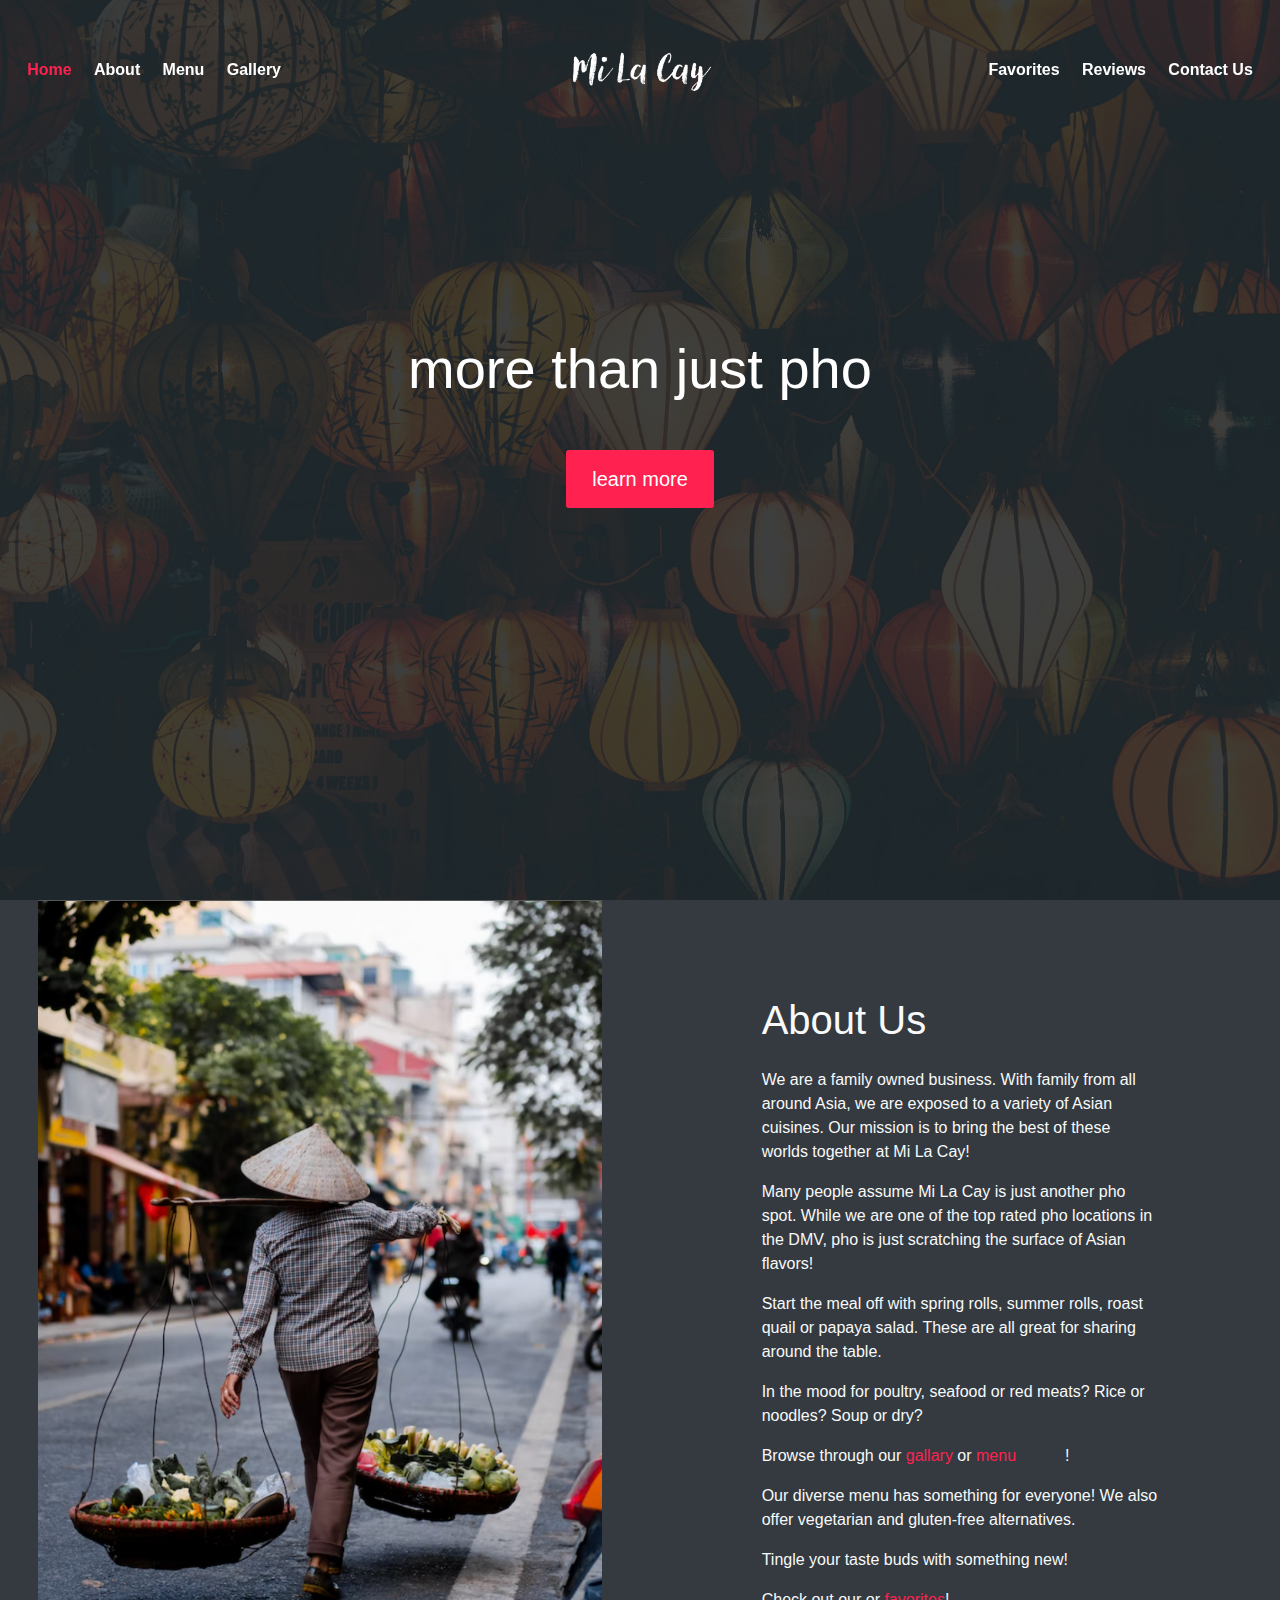
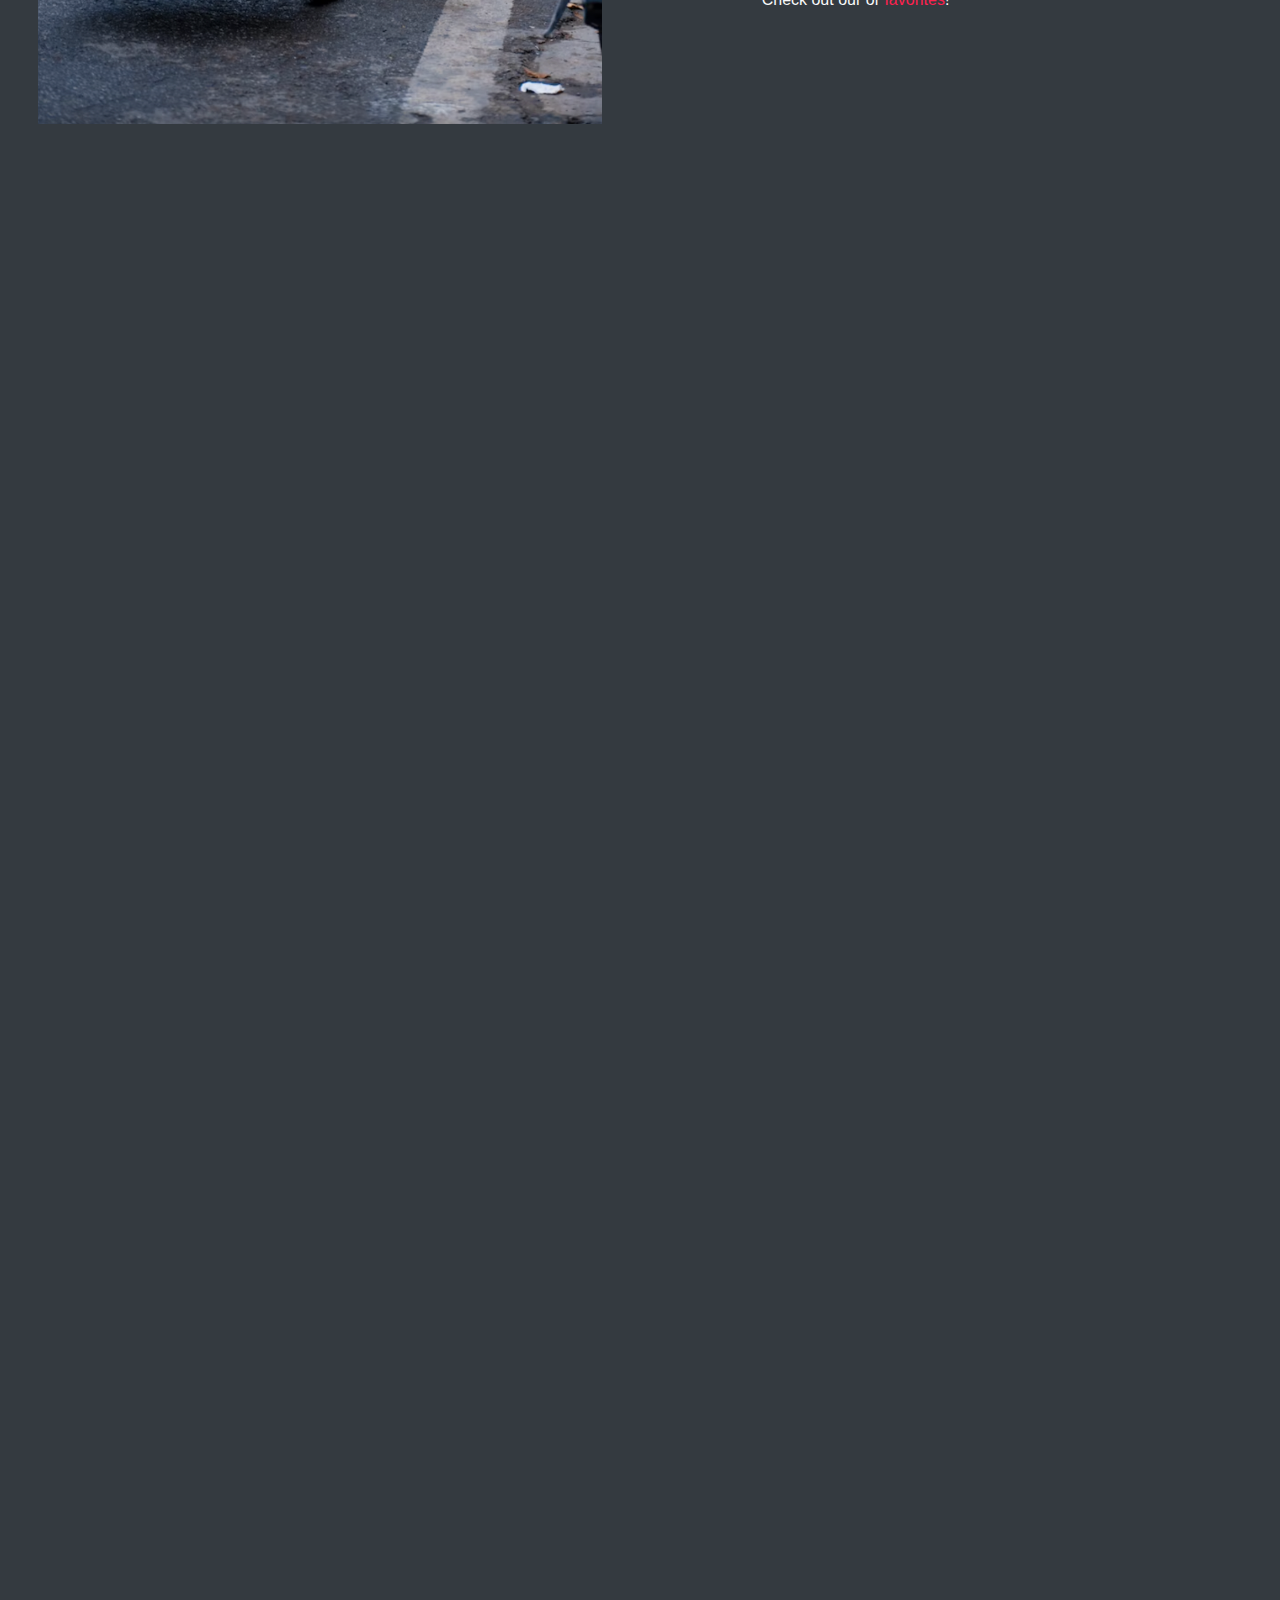
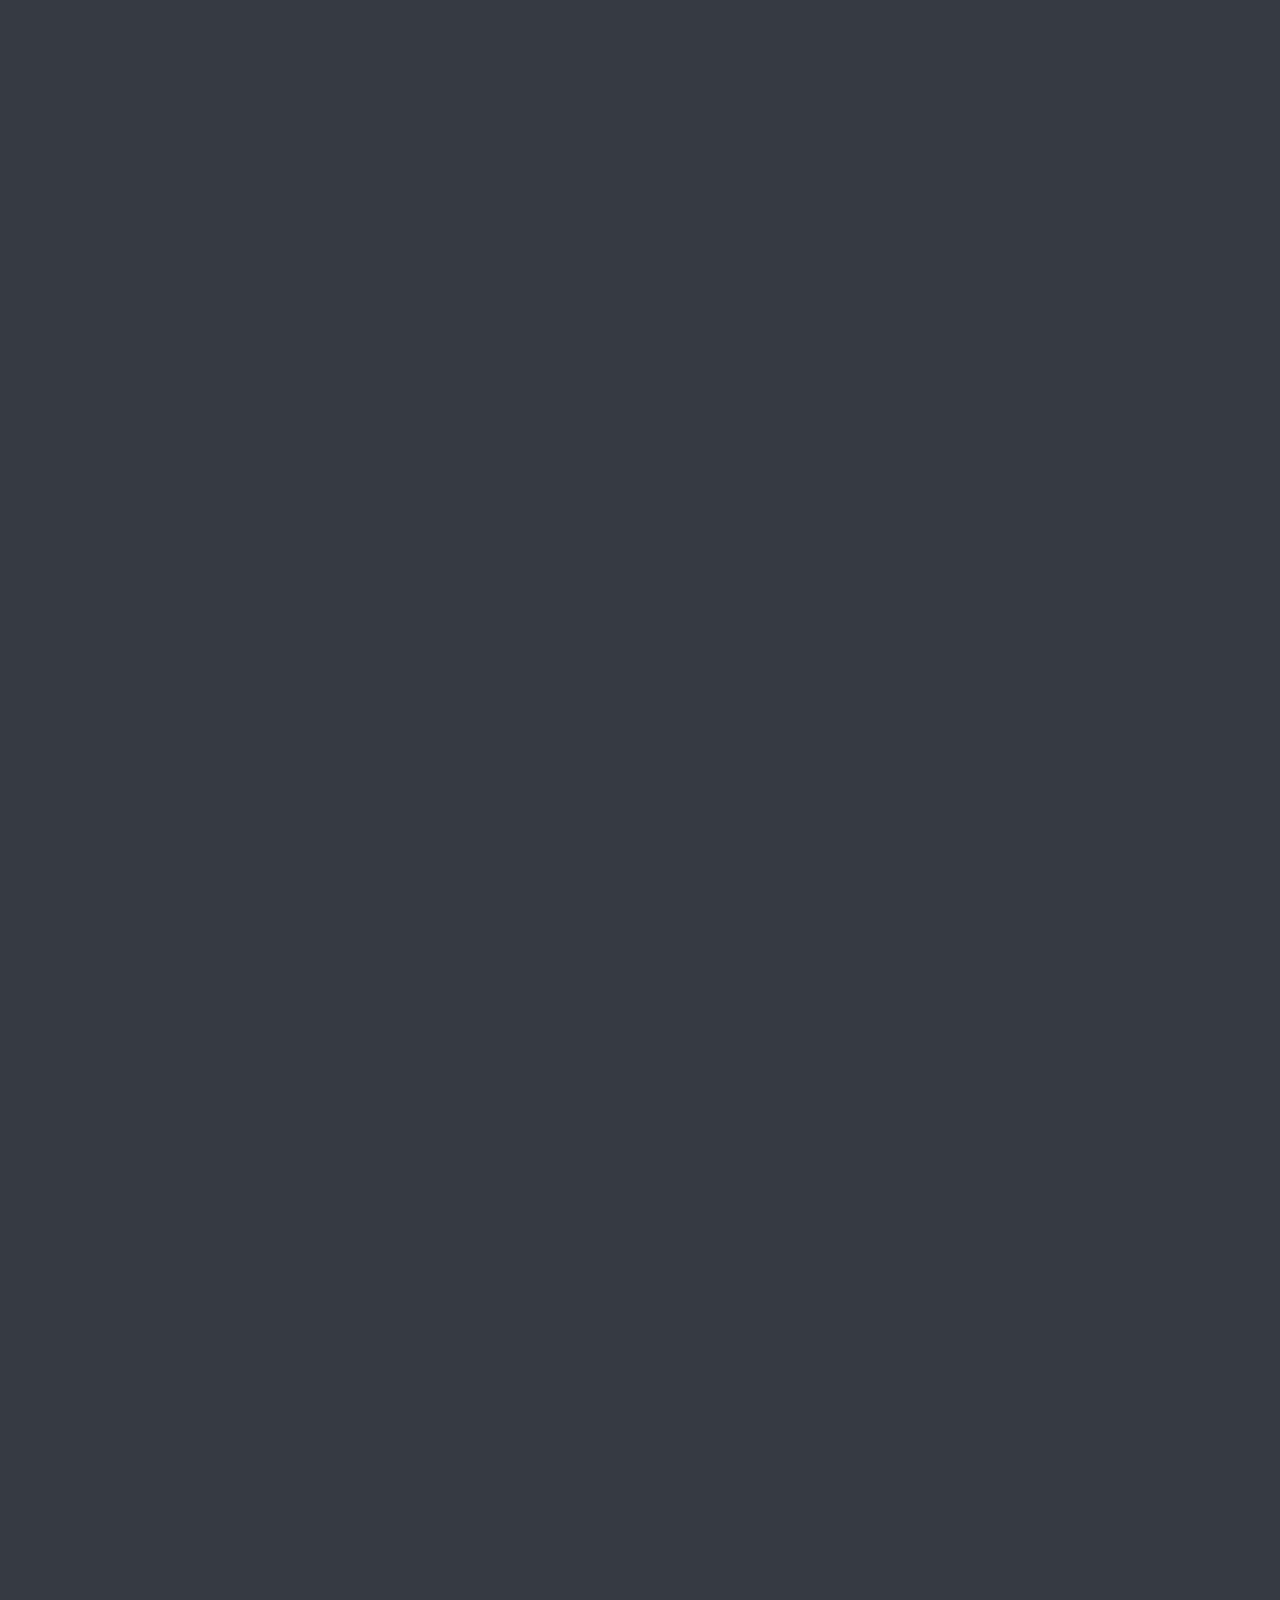
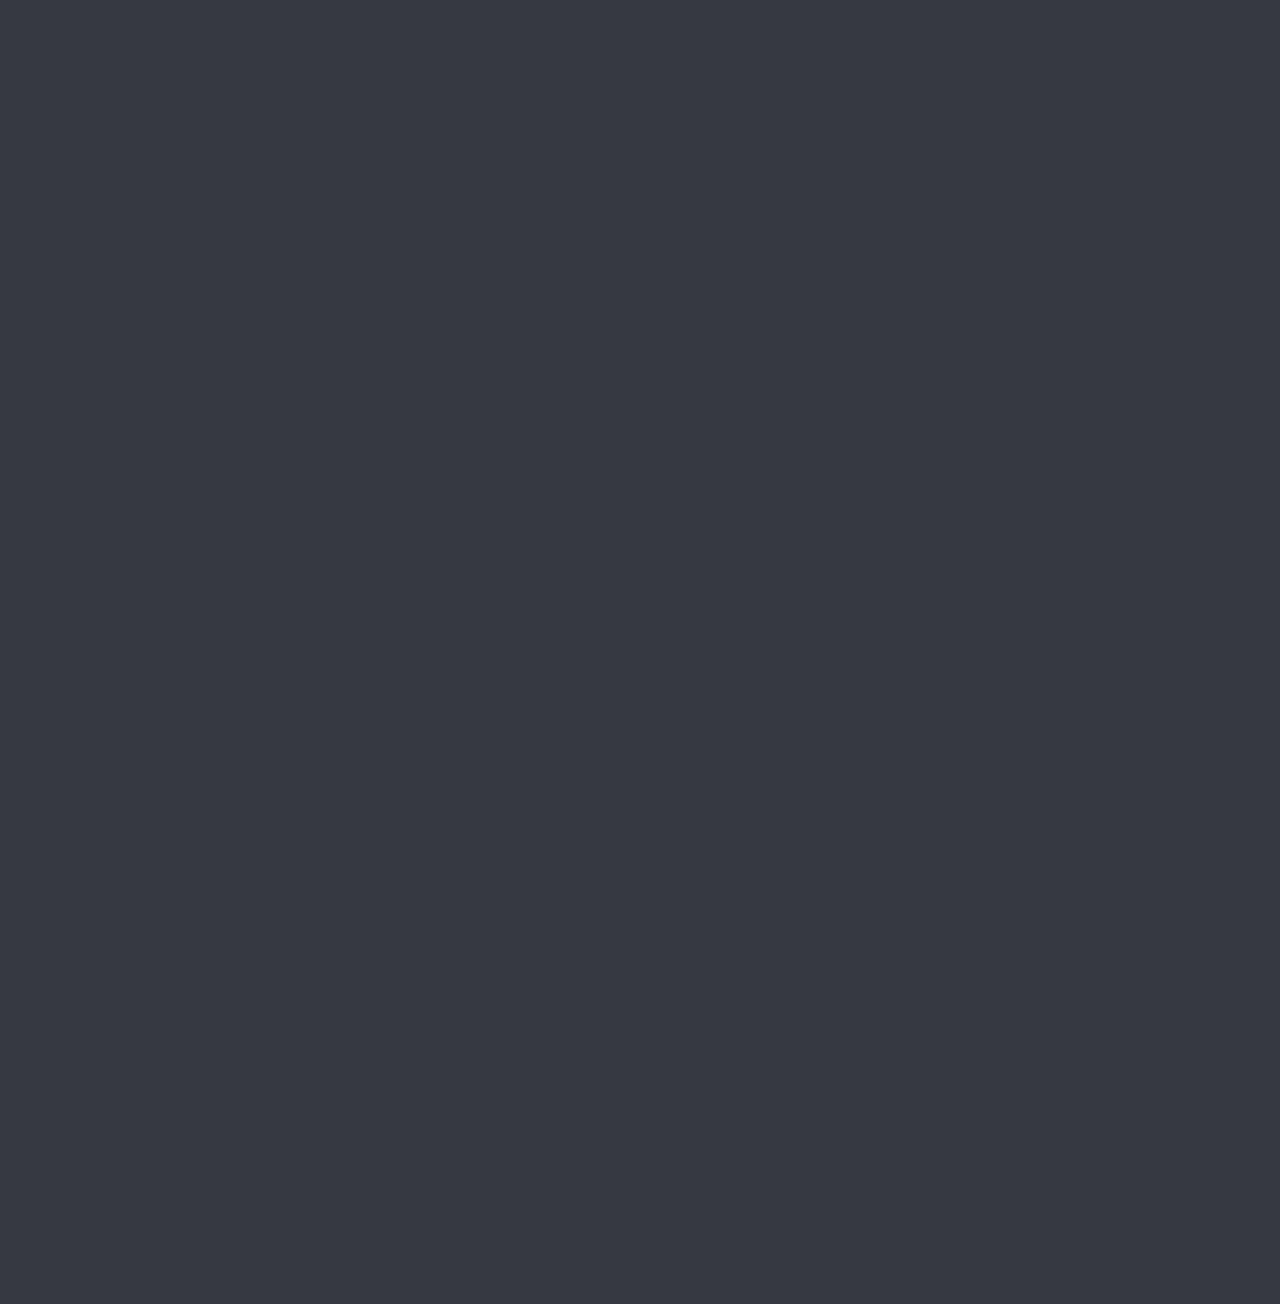
==== commit 7f84eff5: "fixed mobile css" ====
--- a/index.html
+++ b/index.html
@@ -78,7 +78,10 @@
                         <p>Many people assume Mi La Cay is just another pho spot. While we are one of the top rated pho locations in the DMV, pho is just scratching the surface of Asian flavors!</p>
                         <p>Start the meal off with spring rolls, summer rolls, roast quail or papaya salad. These are all great for sharing around the table.</p>
                         <p>In the mood for poultry, seafood or red meats? Rice or noodles? Soup or dry?</p>
-                        <p>Browse through our <a href="#gallary">gallary</a> or <a href="#menu">menu</a>!</p>
+                        <p>Browse through our 
+                            <span class="mobile-none"><a href="#gallary">gallary</a> or <a href="#menu">menu</a></span>
+                            <span class="desktop-hide"><a href="/assets/imgs/menu.pdf">menu</a></span>
+                            !</p>
                         <p>Our diverse menu has something for everyone! We also offer vegetarian and gluten-free alternatives.</p>
                         <p>Tingle your taste buds with something new!</p>
                         <p>Check out our  or <a href="#favorites">favorites</a>!</p>
@@ -89,7 +92,7 @@
     </div>
 
     <!--  menu Section  -->
-    <div id="menu" class="text-center bg-dark text-light has-height-md middle-items wow fadeIn mobile-none">
+    <div id="menu" class="text-center bg-dark text-light has-height-md middle-items wow fadeIn">
         <h2 class="section-title">OUR MENU</h2>
         <iframe src="assets/imgs/menu.pdf#toolbar=0" width="100%" height="1000px">
         </iframe>
--- a/assets/css/main.css
+++ b/assets/css/main.css
@@ -11193,7 +11193,7 @@
   min-height: 750px;
 }
 
-@media only screen and (max-width: 480px) {
+@media only screen and (max-width: 600px) {
   html,body,#home,#about {
     width: 100%;
     height: 100%;
@@ -11206,12 +11206,17 @@
     padding: 1rem;
     visibility: hidden;
   }
-  #gallary, #map, .mobile-hide{
+  .mobile-hide{
     visibility: hidden;
   }
 
   .mobile-none {
     display: none;
+  }
+
+  #gallary, #menu, #map {
+    display: none;
+    visibility: hidden;
   }
 
   .desktop-hide {
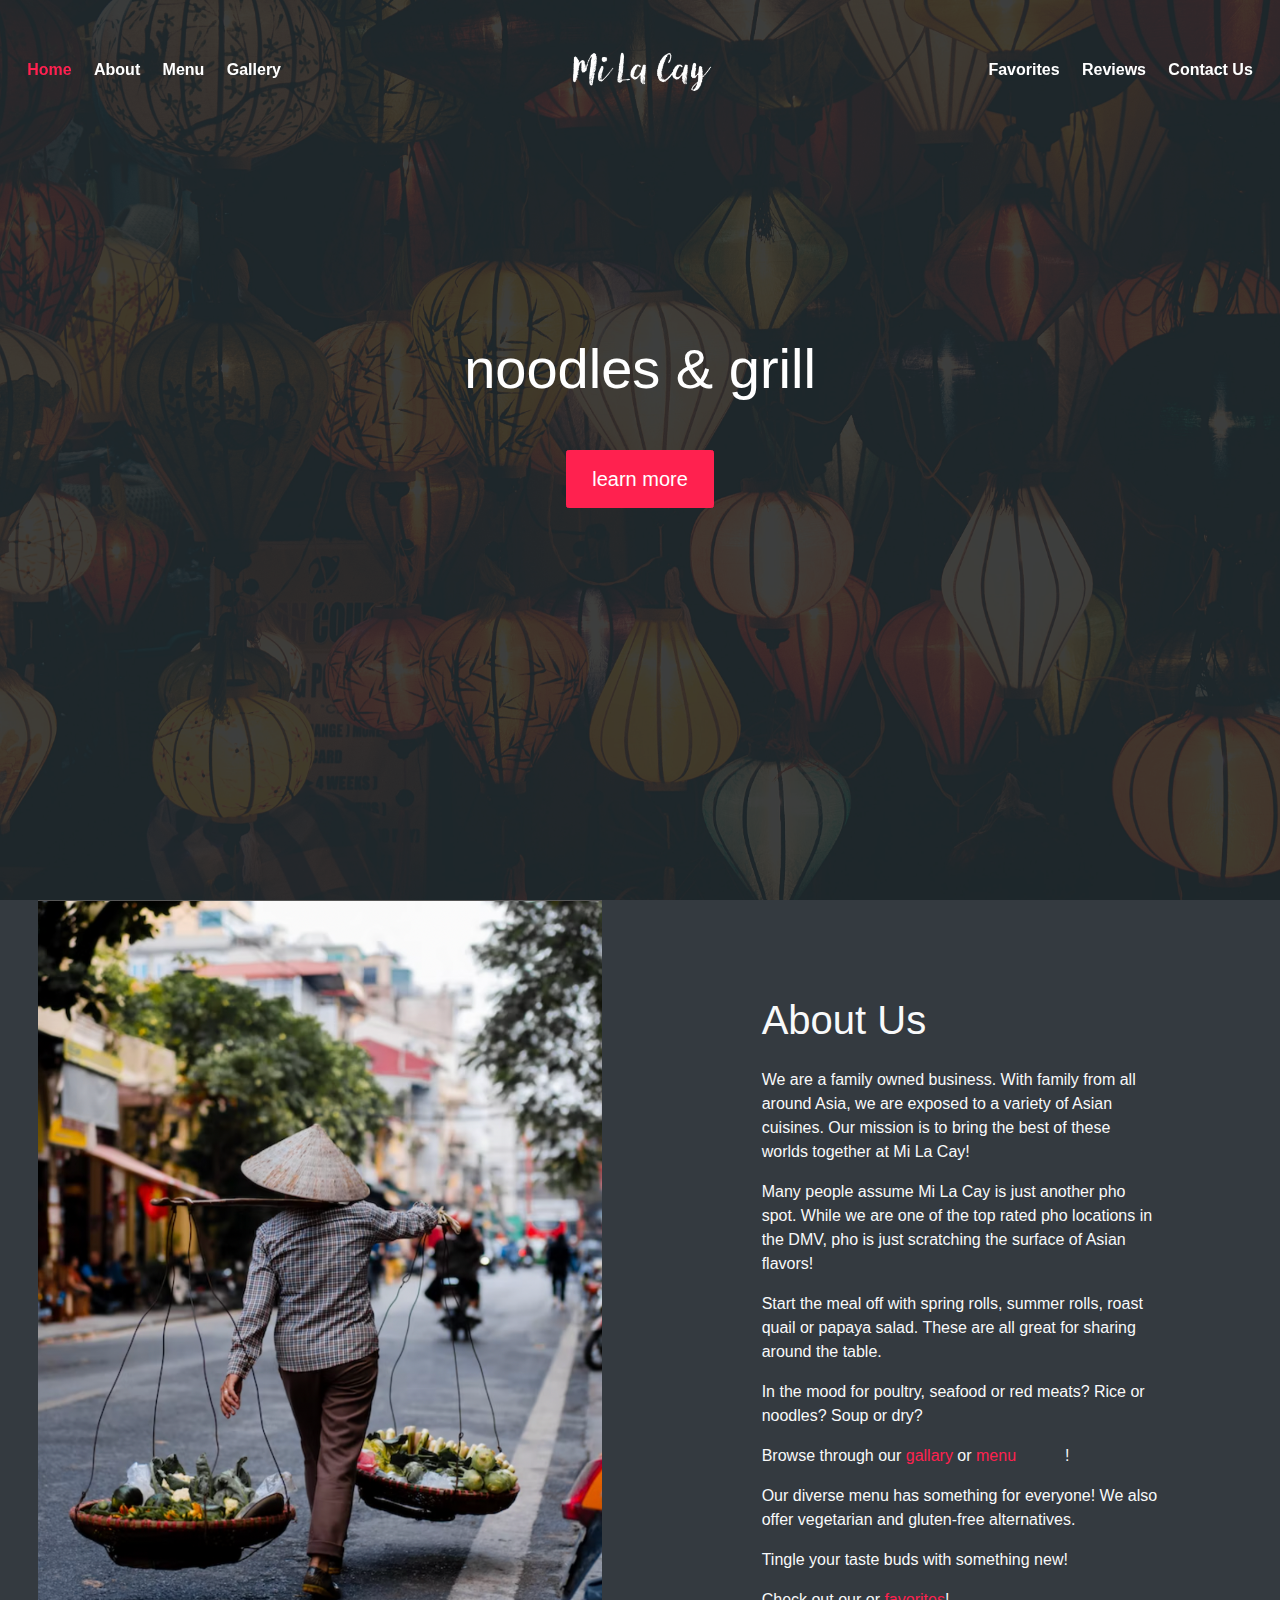
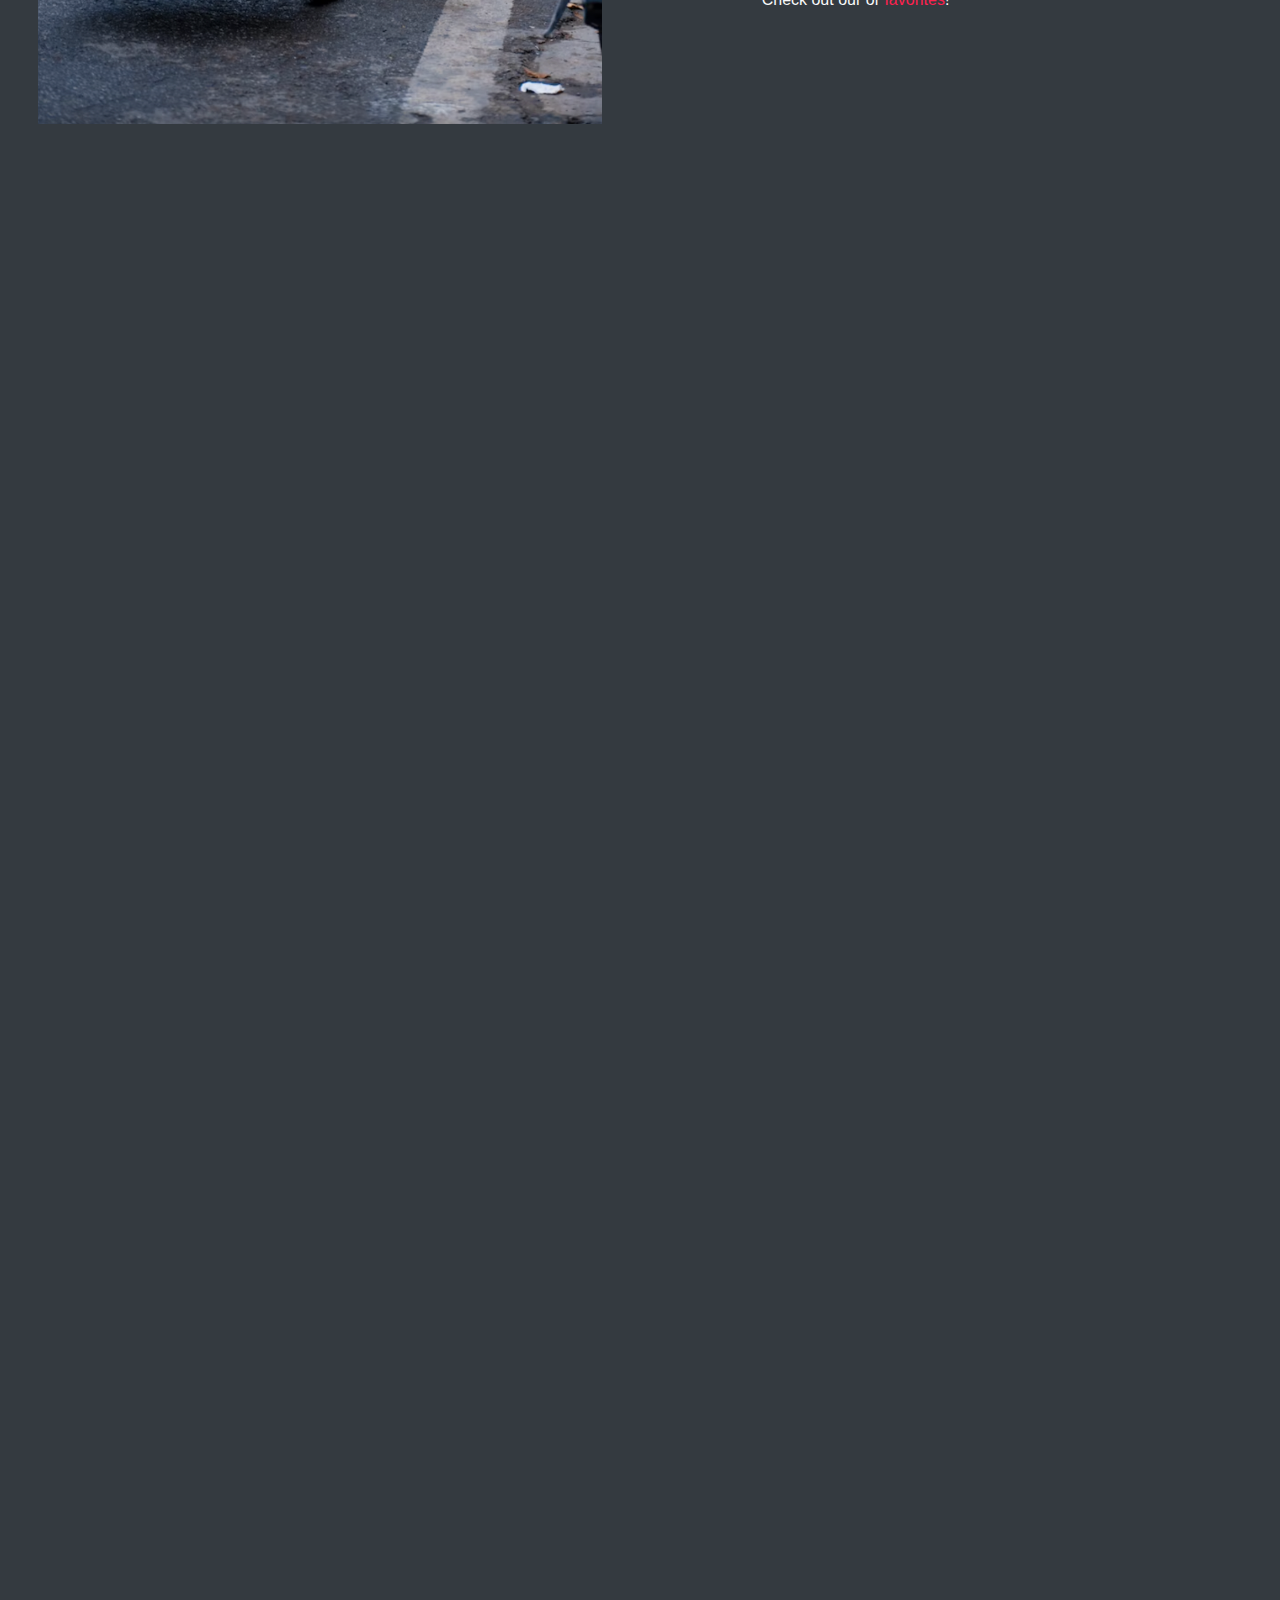
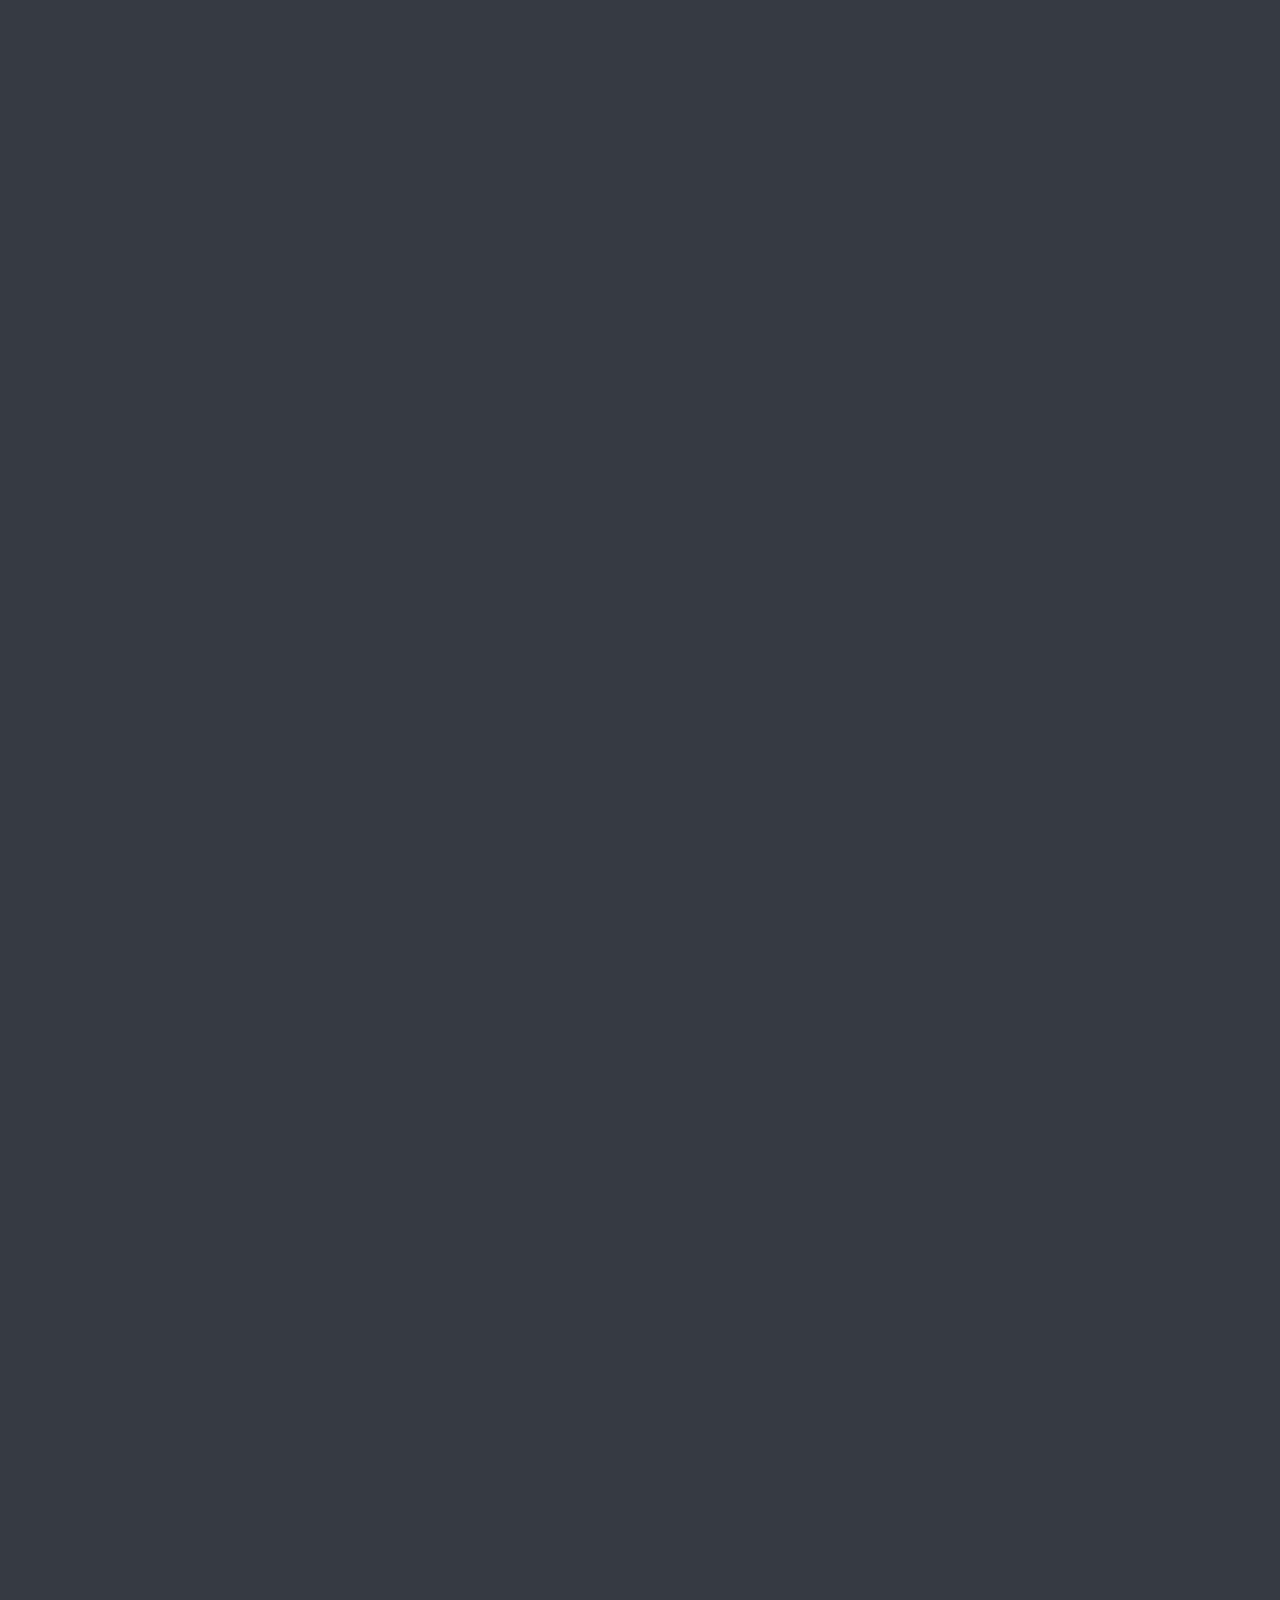
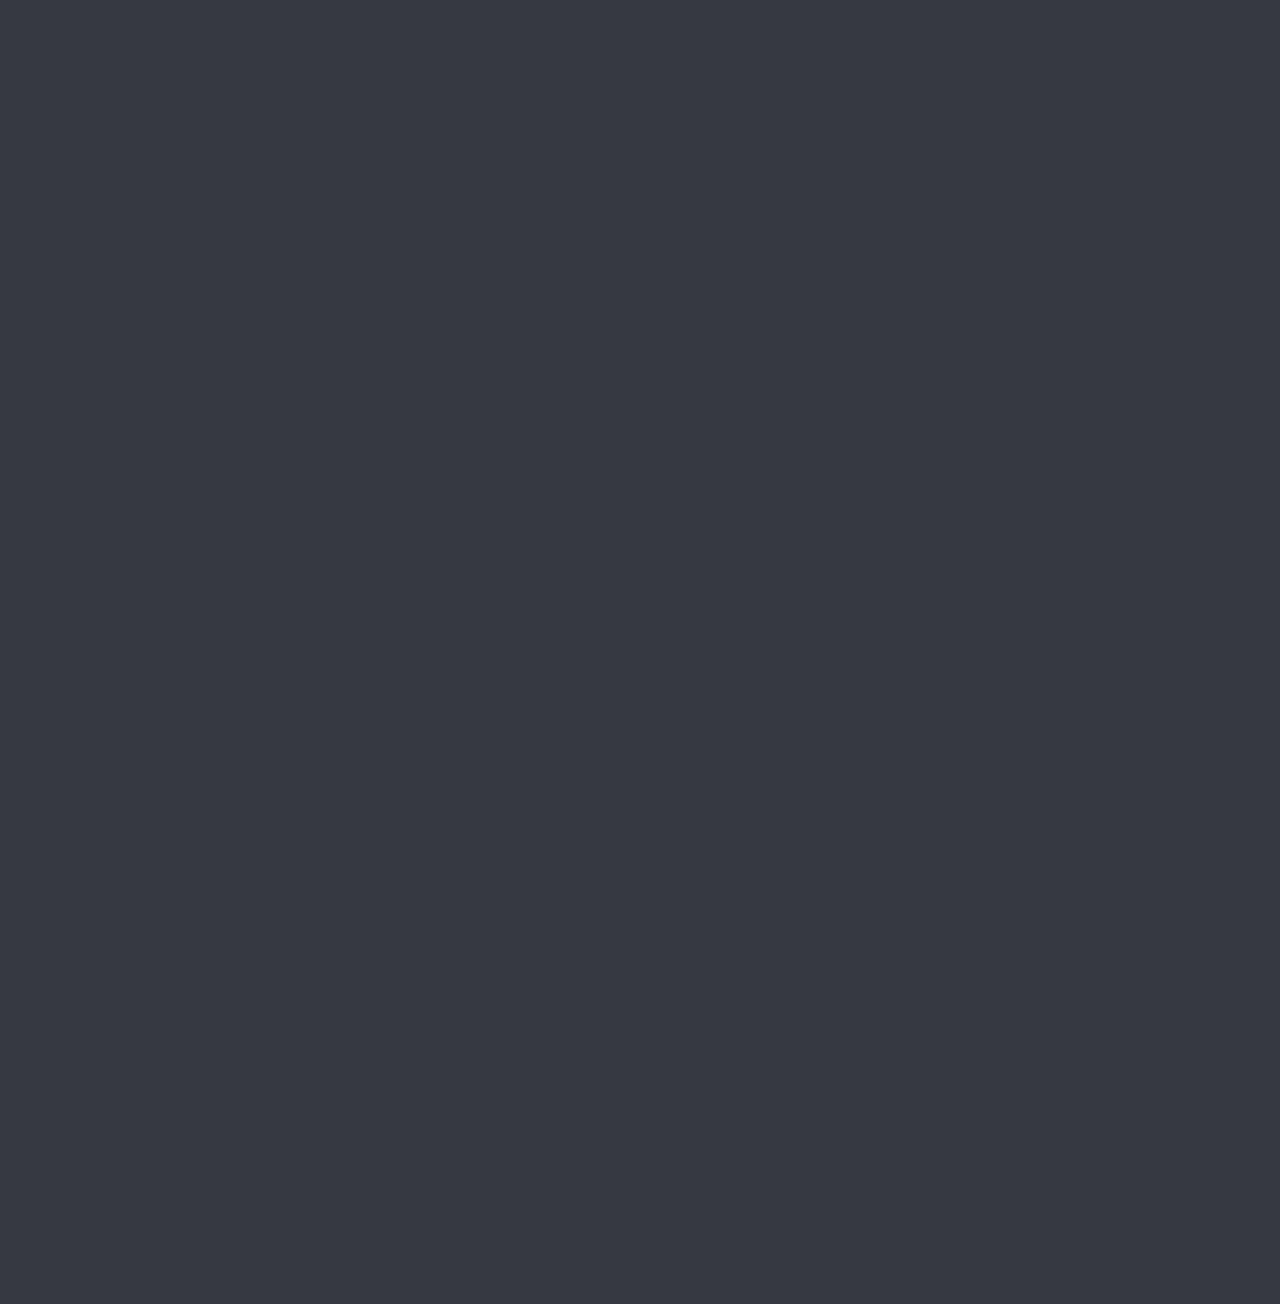
==== commit 285e3a1c: "added full menu pdf" ====
--- a/index.html
+++ b/index.html
@@ -60,7 +60,7 @@
     <!-- header -->
     <header id="home" class="header">
         <div class="overlay text-white text-center">
-            <h2 class="display-4 mb-5">more than just pho</h2>
+            <h2 class="display-4 mb-5">noodles & grill</h2>
             <a class="btn btn-lg btn-primary mobile-hide" href="#about">learn more</a>
             <a class="btn btn-lg btn-primary desktop-hide" href="assets/imgs/menu.pdf">menu</a>
         </div>
